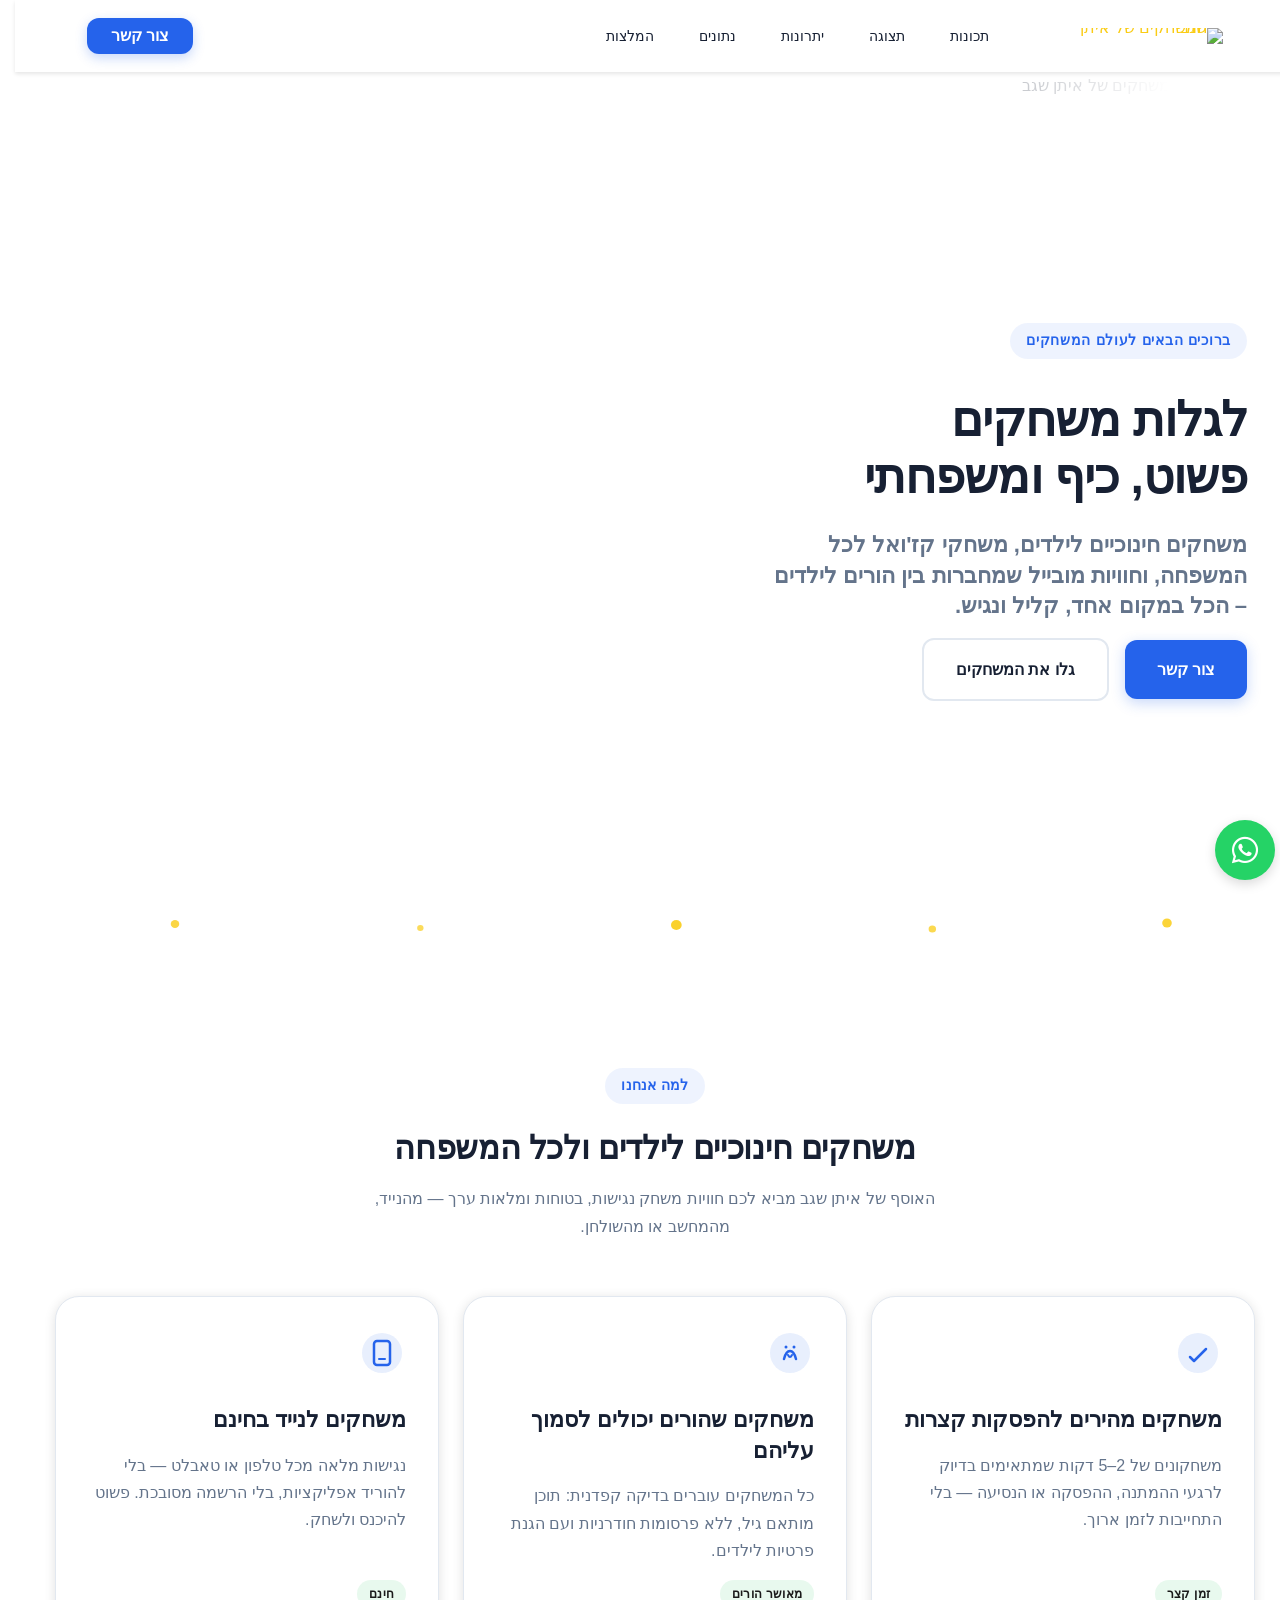
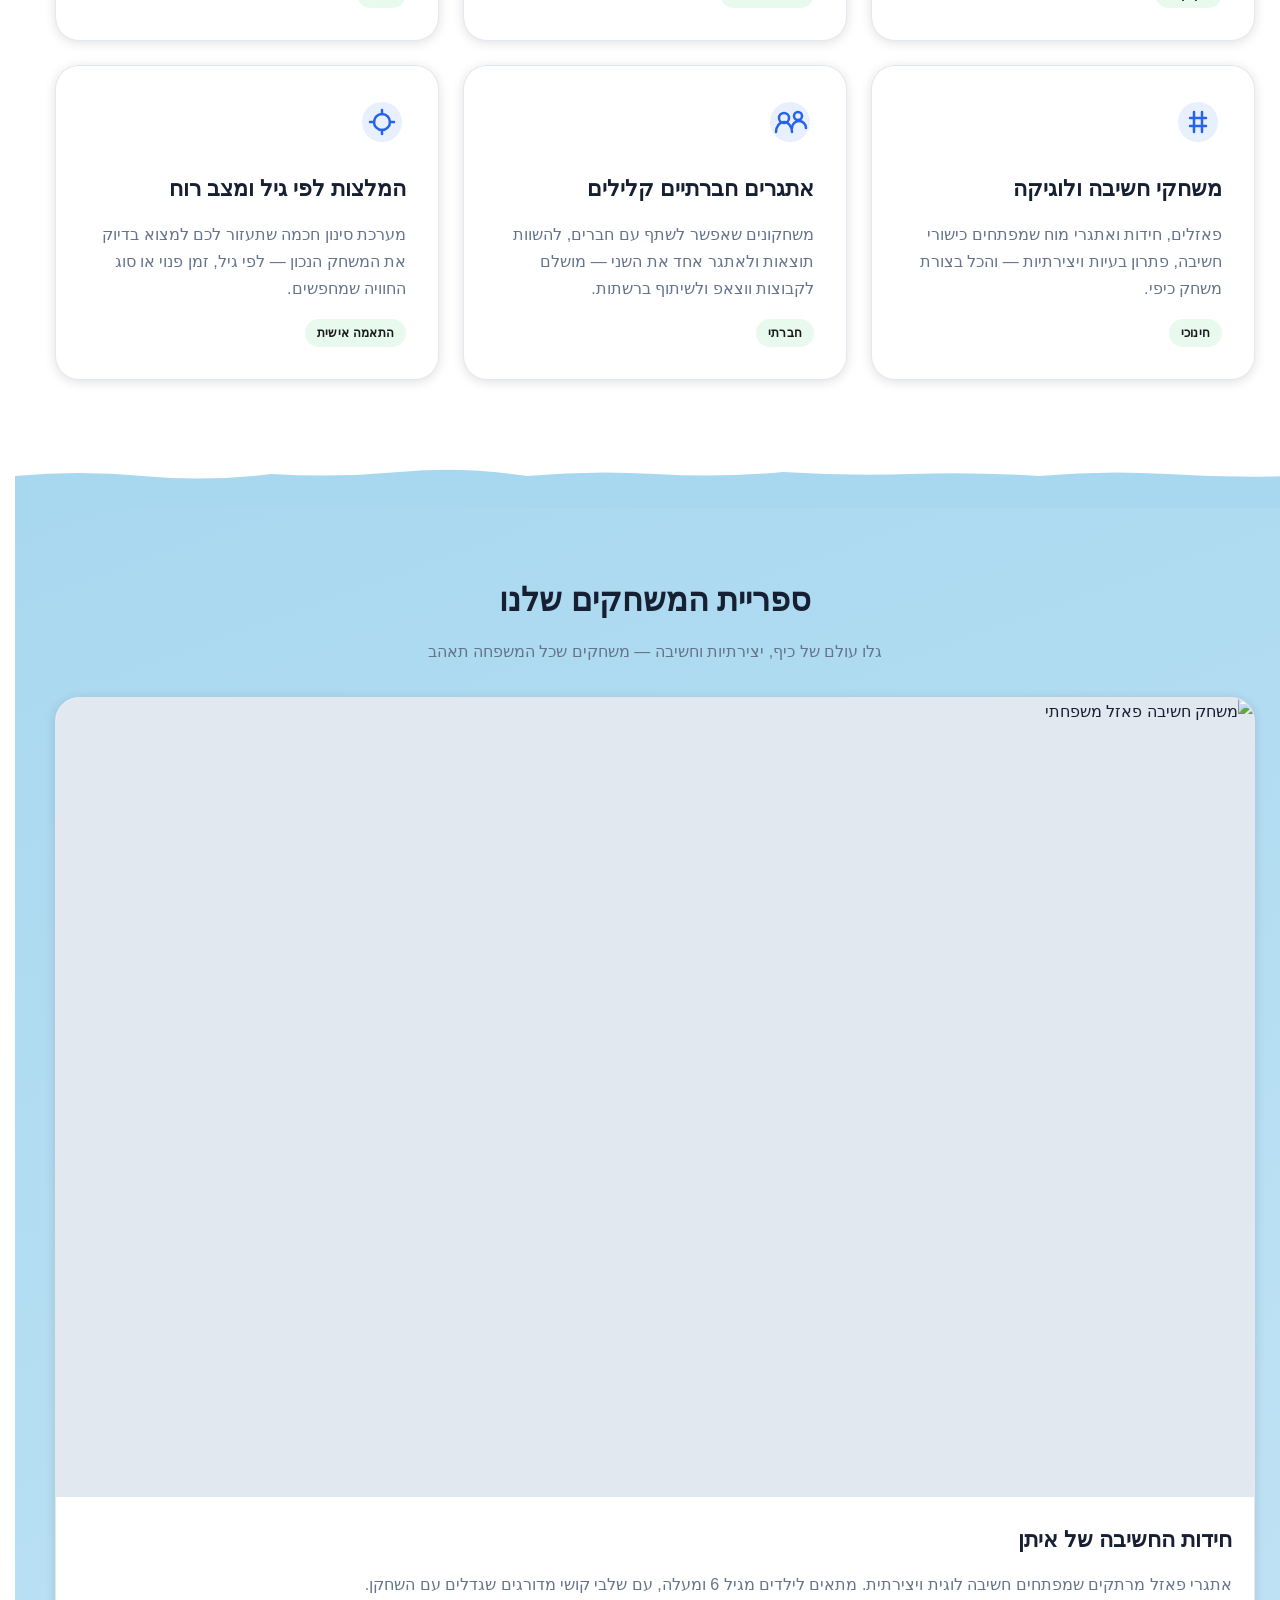
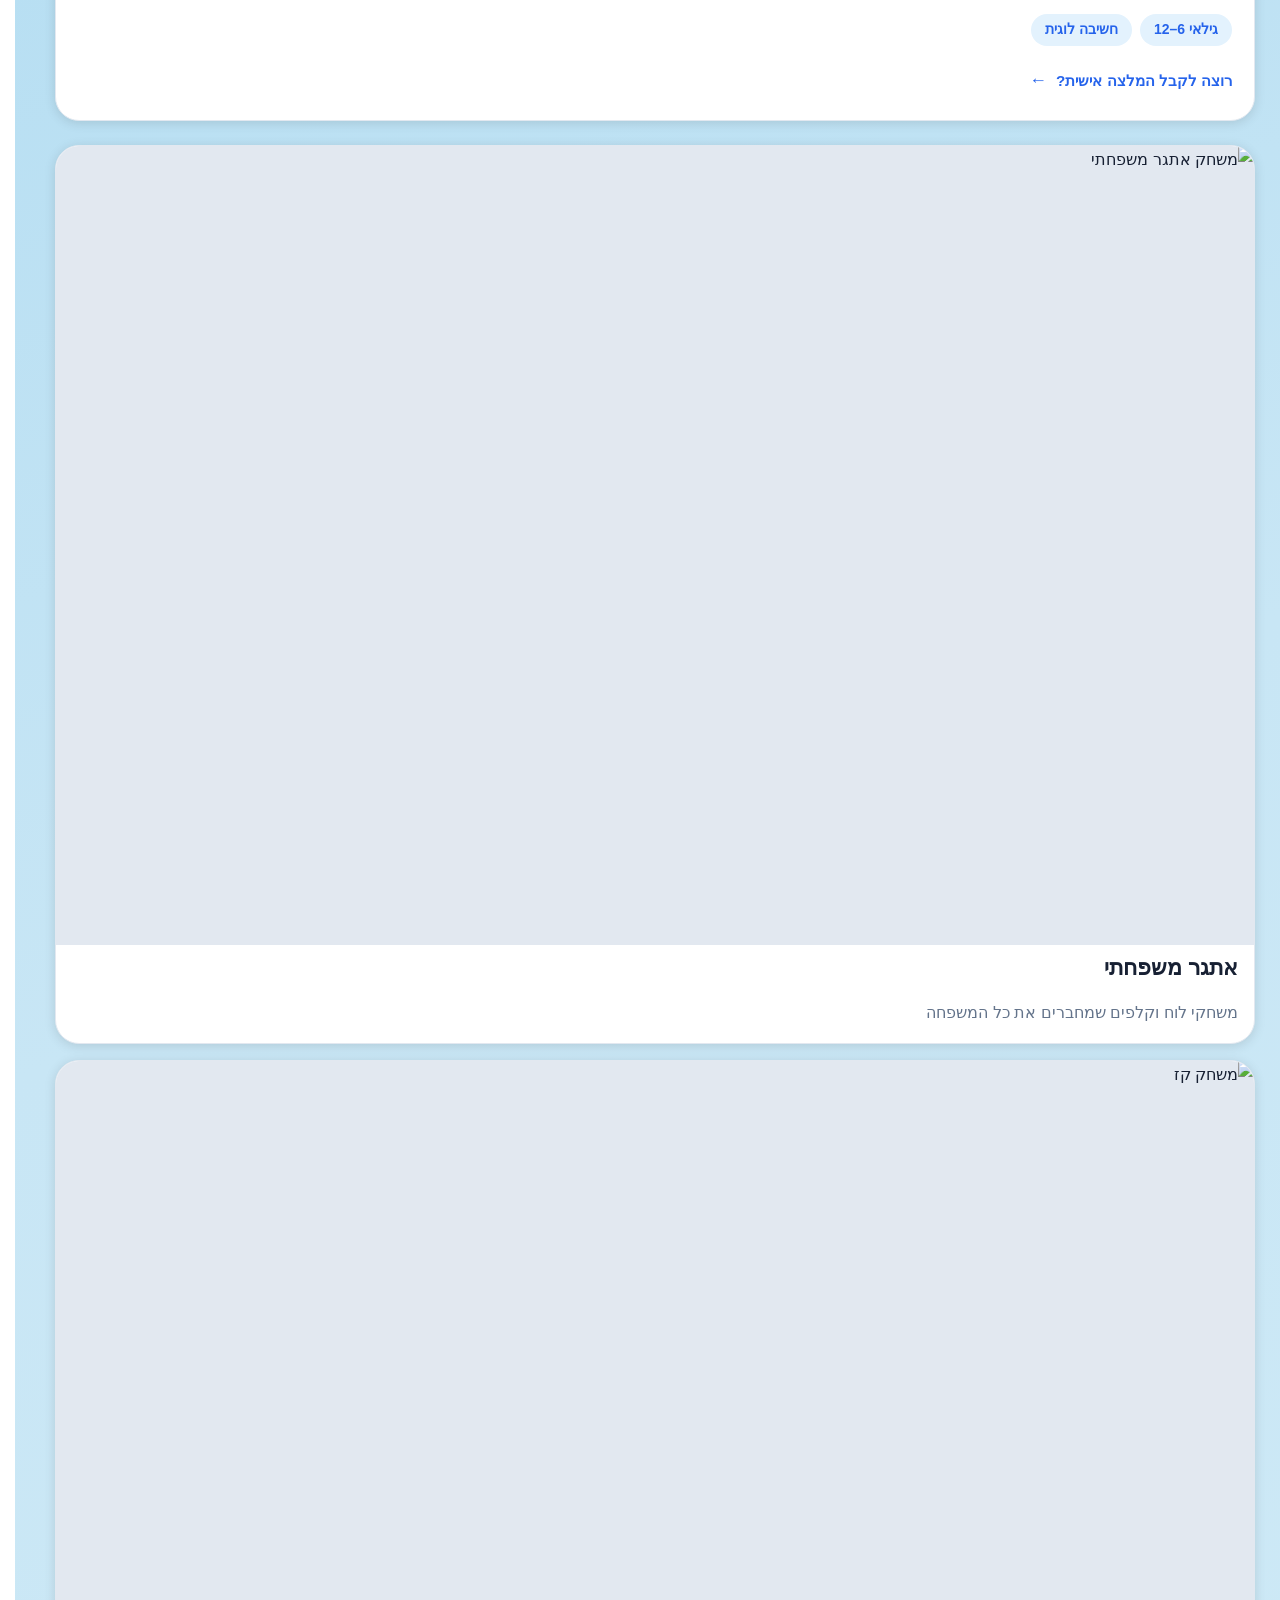
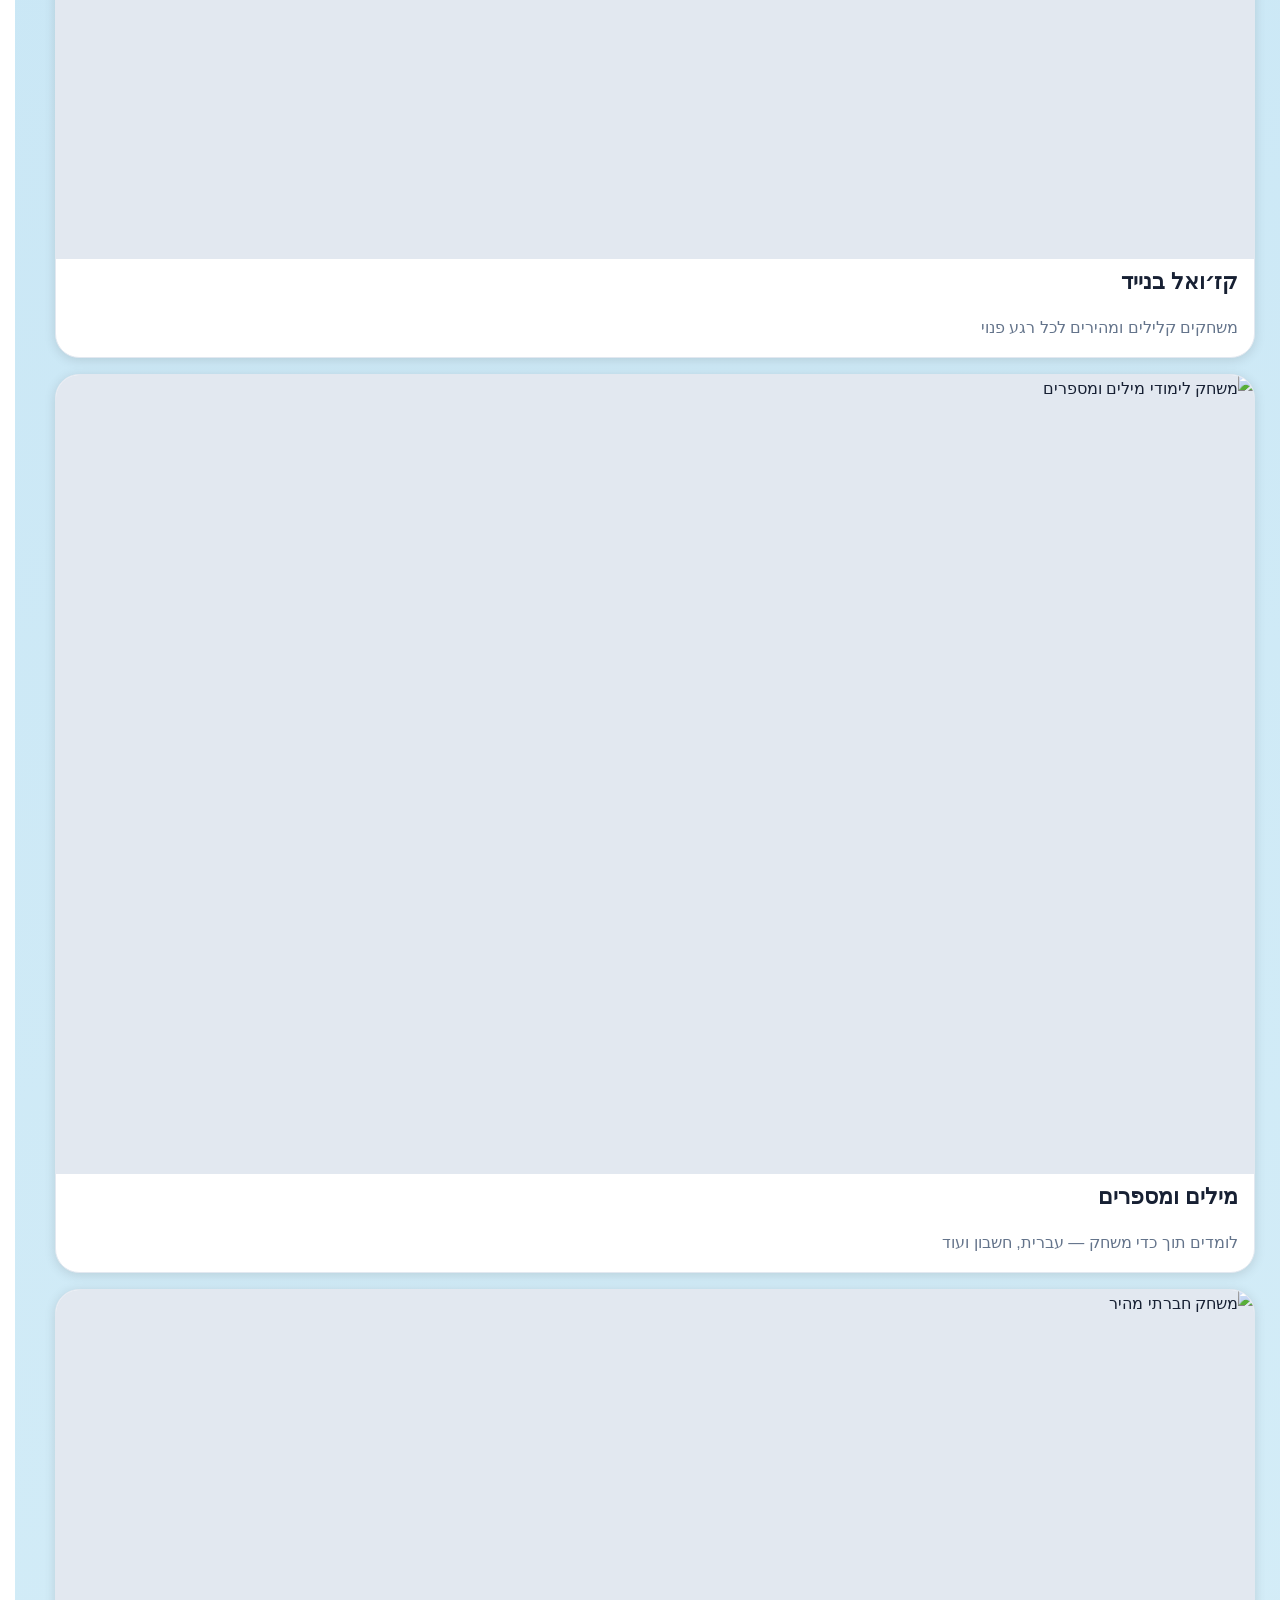
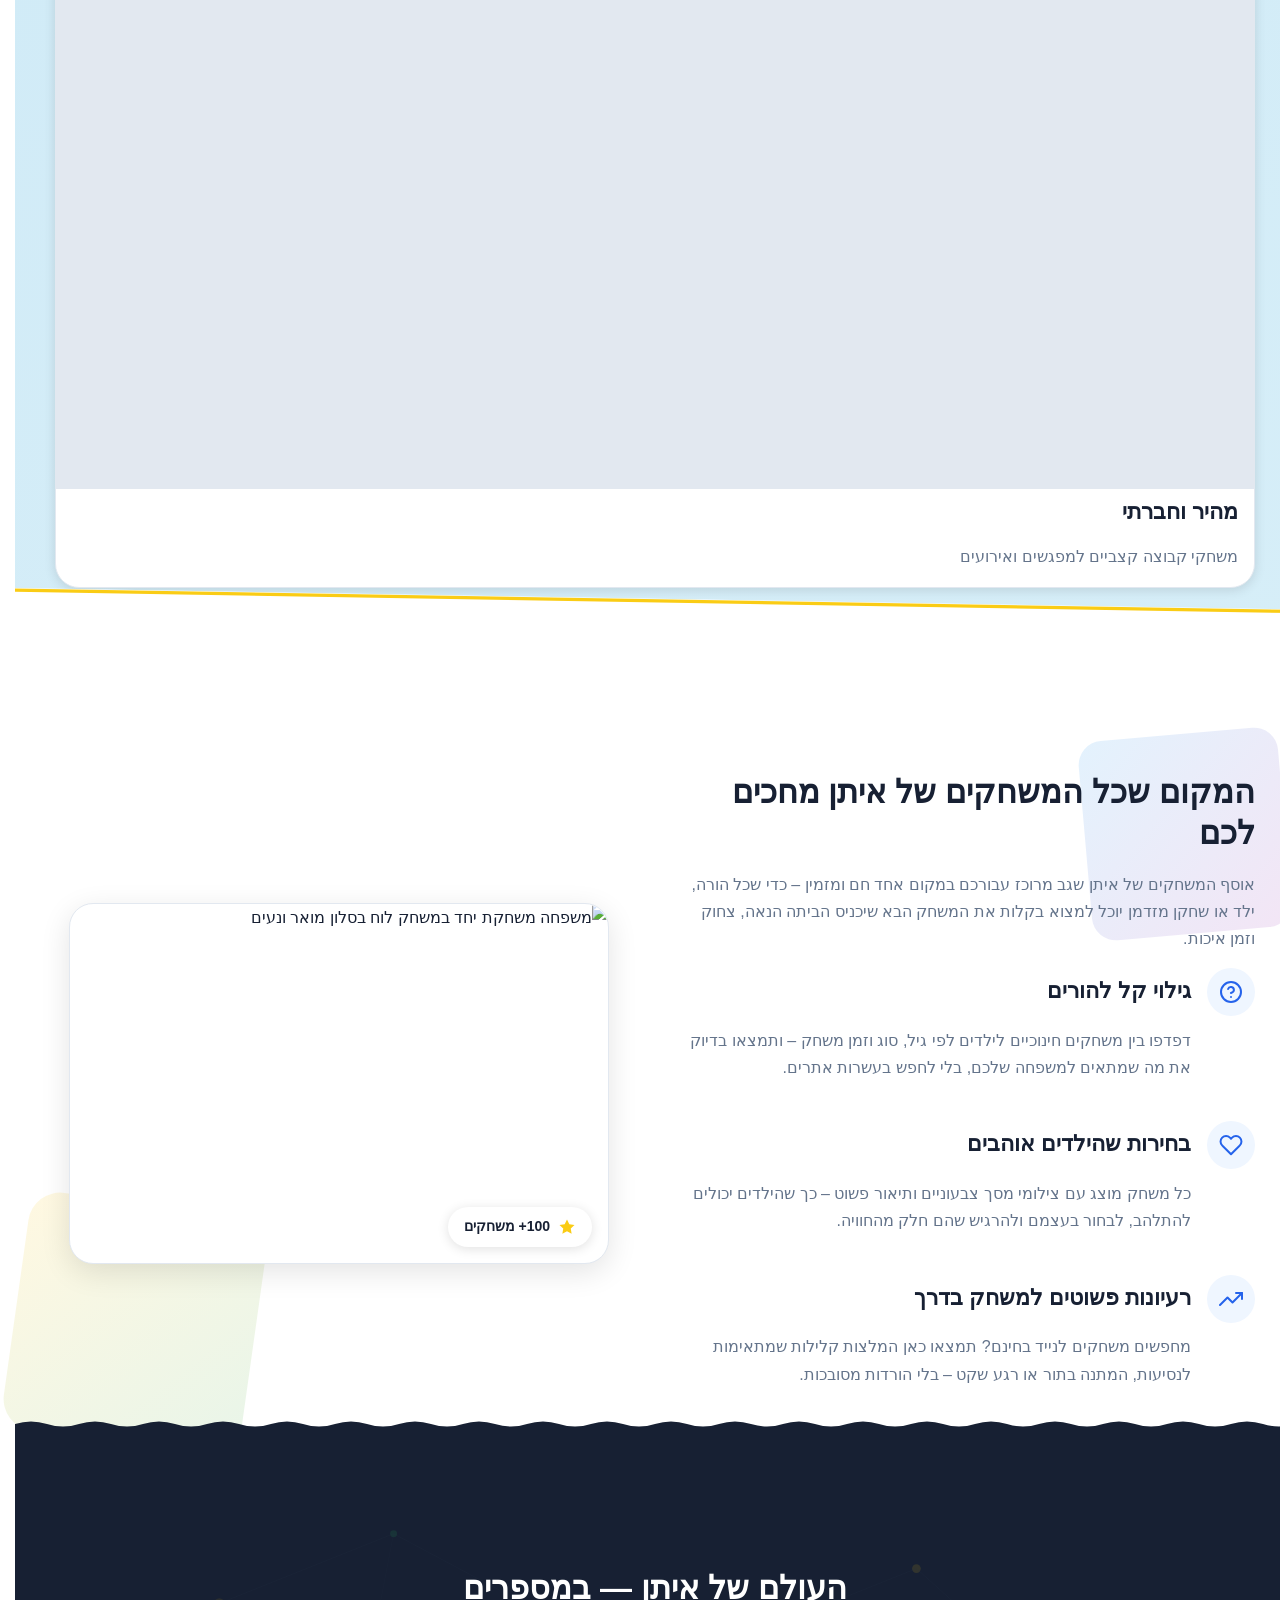
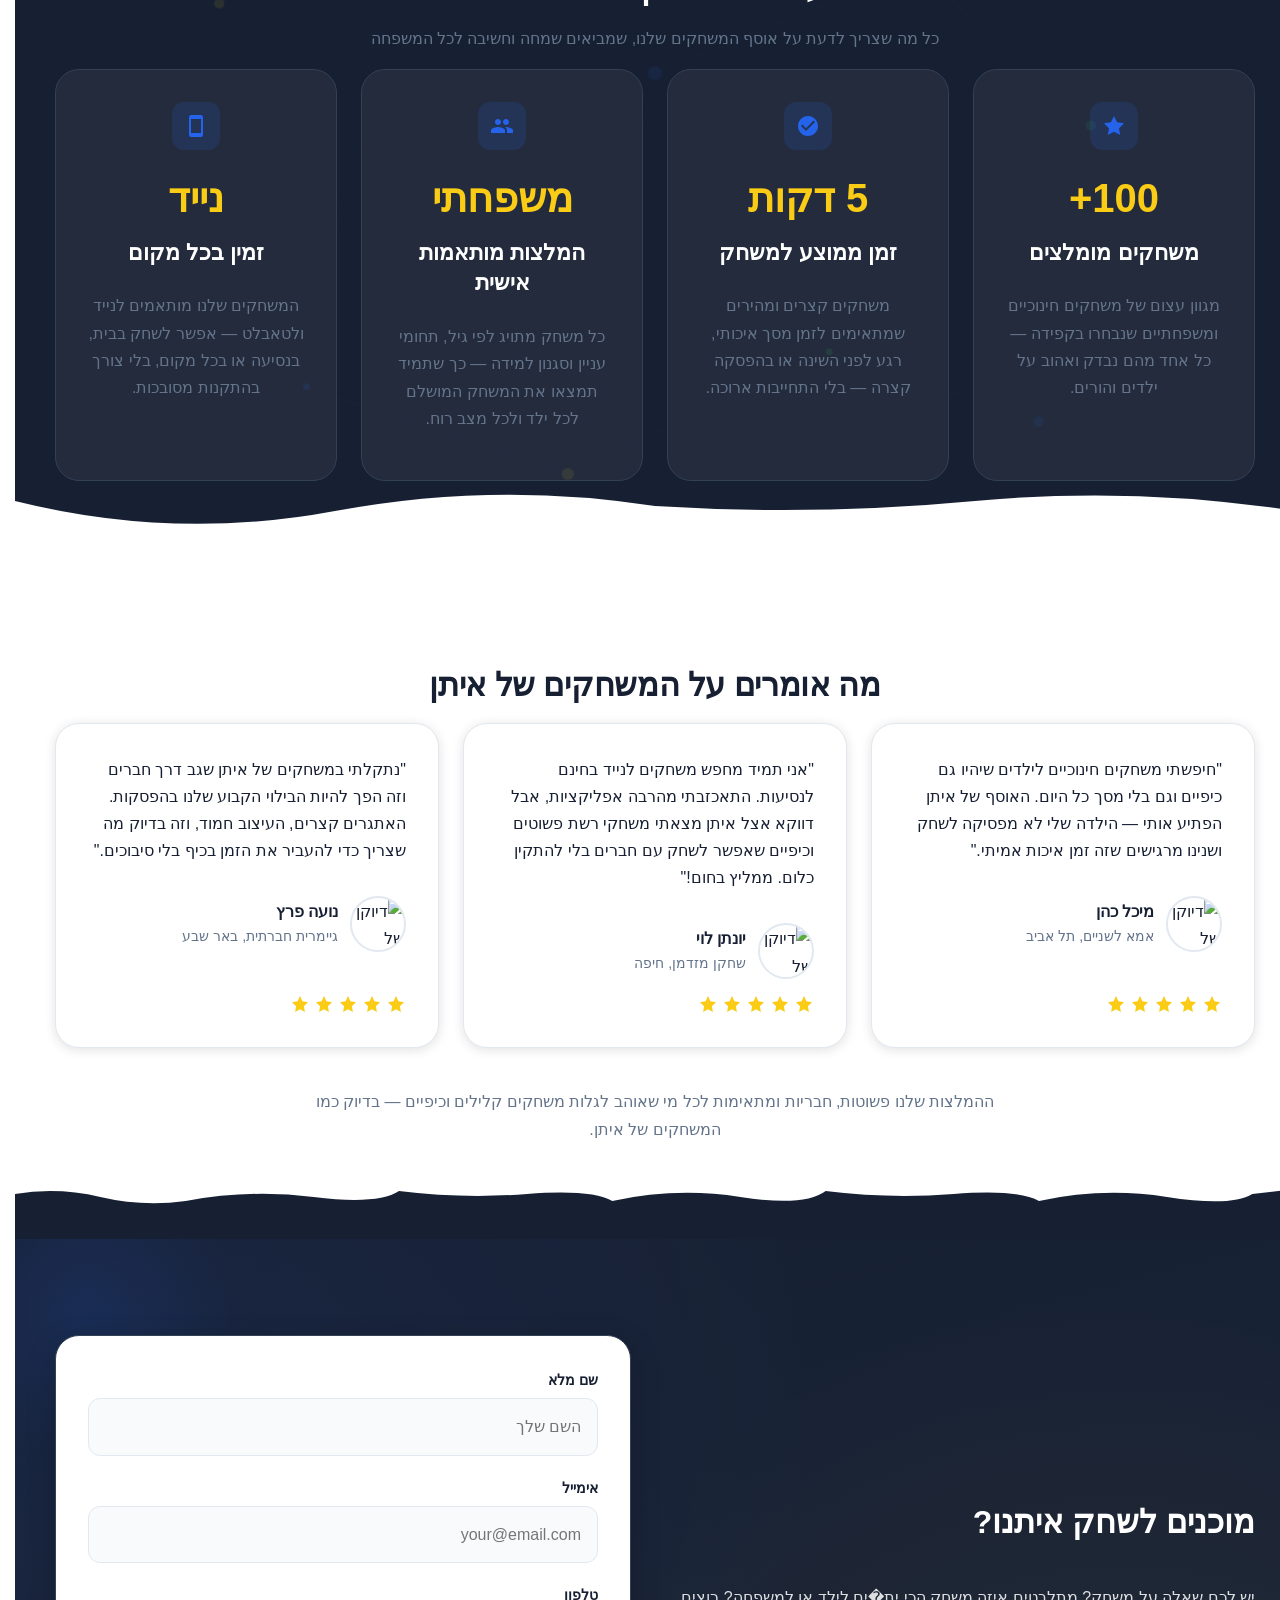
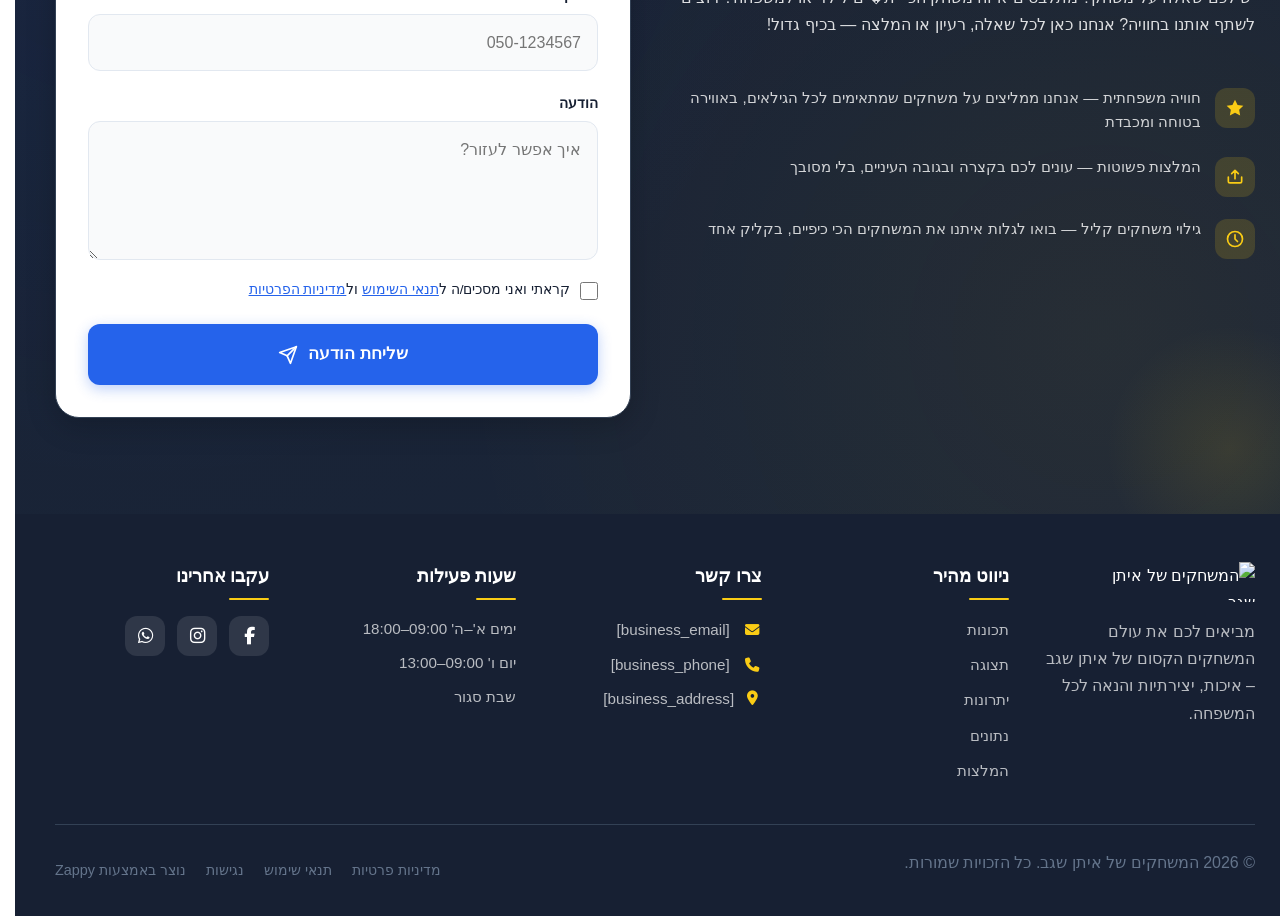
==== index.html @ aab6c05f "Initial website commit" ====
<!DOCTYPE html>
<html lang="he" dir="rtl">
<head>
    <meta charset="UTF-8">
    <meta name="viewport" content="width=device-width, initial-scale=1.0">
    <meta name="robots" content="index, follow">
    <title>גלו את עולם המשחקים החינוכיים — המשחקים של איתן שגב</title>
    <meta name="description" content="הכניסו את הילדים לעולם קסום של משחקים חינוכיים לילדים ומשחקי לוח למשפחה שמפתחים חשיבה ויצירתיות. הצטרפו לאיתן שגב לחוויה בלתי נשכחת!">
    <meta name="keywords" content="משחקים חינוכיים לילדים, משחקי לוח למשפחה, המשחקים של איתן שגב, משחקים לנייד בחינם, משחקי חשיבה לילדים">
    
    <!-- Favicons -->
    <link rel="icon" type="image/x-icon" href="/assets/favicon.ico">
    <link rel="icon" type="image/png" sizes="16x16" href="/assets/favicon-16x16.png">
    <link rel="icon" type="image/png" sizes="32x32" href="/assets/favicon-32x32.png">
    <link rel="icon" type="image/png" sizes="48x48" href="/assets/favicon-48x48.png">
    <link rel="icon" type="image/png" sizes="192x192" href="/assets/favicon-192x192.png">
    <link rel="icon" type="image/png" sizes="512x512" href="/assets/favicon-512x512.png">
    <link rel="apple-touch-icon" href="/assets/apple-touch-icon.png">
    <!-- Zappy Analytics -->
<script>
(function() {
  'use strict';
  
  // Configuration
  var config = {
    websiteId: '2c0c2017-15a7-45fa-8657-84c7f6a9f8ad',
    apiUrl: 'https://api.zappy5.com/api/analytics/track',
    sessionDuration: 30 * 60 * 1000, // 30 minutes
    visitorDuration: 30 * 24 * 60 * 60 * 1000, // 30 days
    trackPageViews: true,
    trackClicks: true,
    trackFormSubmissions: true
  };
  
  // Generate or retrieve persistent visitor ID (30 days)
  function getVisitorId() {
    var visitorKey = 'zappy_visitor_' + config.websiteId;
    var visitor = null;
    
    try {
      visitor = localStorage.getItem(visitorKey);
      if (visitor) {
        var visitorData = JSON.parse(visitor);
        var now = Date.now();
        
        // Check if visitor ID is still valid (30 days)
        if (now - visitorData.created < config.visitorDuration) {
          // Update last seen timestamp
          visitorData.lastSeen = now;
          localStorage.setItem(visitorKey, JSON.stringify(visitorData));
          return visitorData.id;
        }
      }
    } catch (e) {
      console.warn('Zappy Analytics: LocalStorage not available');
    }
    
    // Generate new visitor ID
    var newVisitorId = 'zv_' + Date.now() + '_' + Math.random().toString(36).substr(2, 9);
    
    try {
      localStorage.setItem(visitorKey, JSON.stringify({
        id: newVisitorId,
        created: Date.now(),
        lastSeen: Date.now()
      }));
    } catch (e) {
      // Continue without local storage
    }
    
    return newVisitorId;
  }
  
  // Generate or retrieve session ID (30 minutes)
  function getSessionId() {
    var sessionKey = 'zappy_session_' + config.websiteId;
    var session = null;
    
    try {
      session = sessionStorage.getItem(sessionKey);
      if (session) {
        var sessionData = JSON.parse(session);
        var now = Date.now();
        
        // Check if session is still valid
        if (now - sessionData.timestamp < config.sessionDuration) {
          // Update timestamp
          sessionData.timestamp = now;
          sessionStorage.setItem(sessionKey, JSON.stringify(sessionData));
          return sessionData.id;
        }
      }
    } catch (e) {
      console.warn('Zappy Analytics: SessionStorage not available');
    }
    
    // Generate new session ID
    var newSessionId = 'zs_' + Date.now() + '_' + Math.random().toString(36).substr(2, 9);
    
    try {
      sessionStorage.setItem(sessionKey, JSON.stringify({
        id: newSessionId,
        timestamp: Date.now()
      }));
    } catch (e) {
      // Continue without session storage
    }
    
    return newSessionId;
  }
  
  var visitorId = getVisitorId();
  var sessionId = getSessionId();
  
  // Track an event
  function trackEvent(eventType, data) {
    data = data || {};
    
    var eventData = {
      website_id: config.websiteId,
      event_type: eventType,
      page_path: window.location.pathname,
      referrer: document.referrer || 'direct',
      visitor_id: visitorId,
      session_id: sessionId,
      metadata: data
    };
    
    // Use sendBeacon if available (better for page unload events)
    if (navigator.sendBeacon) {
      var blob = new Blob([JSON.stringify(eventData)], { type: 'application/json' });
      navigator.sendBeacon(config.apiUrl, blob);
    } else {
      // Fallback to fetch
      fetch(config.apiUrl, {
        method: 'POST',
        headers: {
          'Content-Type': 'application/json'
        },
        body: JSON.stringify(eventData),
        keepalive: true
      }).catch(function(error) {
        console.warn('Zappy Analytics: Failed to track event', error);
      });
    }
  }
  
  // Track page view
  if (config.trackPageViews) {
    trackEvent('pageview', {
      title: document.title,
      url: window.location.href
    });
  }
  
  // Track clicks on important elements
  if (config.trackClicks) {
    document.addEventListener('click', function(e) {
      var target = e.target;
      
      // Track button clicks (counted as actions)
      if (target.tagName === 'BUTTON' || target.closest('button')) {
        var button = target.tagName === 'BUTTON' ? target : target.closest('button');
        var clickMeta = {
          element: 'button',
          text: button.textContent.trim().substring(0, 100),
          id: button.id || null,
          class: button.className || null
        };
        
        trackEvent('click', clickMeta);
      }
      
      // Track link clicks (navigation - not counted as actions)
      else if (target.tagName === 'A' || target.closest('a')) {
        var link = target.tagName === 'A' ? target : target.closest('a');
        var navMeta = {
          element: 'link',
          text: link.textContent.trim().substring(0, 100),
          href: link.href,
          external: link.hostname !== window.location.hostname
        };
        
        trackEvent('navigation', navMeta);
      }
    }, true);
  }
  
  
  // Track form submissions
  if (config.trackFormSubmissions) {
    document.addEventListener('submit', function(e) {
      var form = e.target;
      
      trackEvent('form_submit', {
        form_id: form.id || null,
        form_name: form.name || null,
        form_action: form.action || null,
        form_method: form.method || 'GET'
      });
    }, true);
  }
  
  // Track time on page (send on page unload)
  var pageLoadTime = Date.now();
  
  window.addEventListener('beforeunload', function() {
    var timeOnPage = Math.floor((Date.now() - pageLoadTime) / 1000); // in seconds
    
    trackEvent('page_unload', {
      time_on_page: timeOnPage,
      page_path: window.location.pathname
    });
  });
  
  // Expose tracking function globally for custom events
  window.zappyAnalytics = {
    track: trackEvent,
    getVisitorId: function() { return visitorId; },
    getSessionId: function() { return sessionId; }
  };
  
})();
</script>
<!-- End Zappy Analytics -->
    <meta property="og:title" content="גלו את עולם המשחקים החינוכיים — המשחקים של איתן שגב">
    <meta property="og:description" content="הכניסו את הילדים לעולם קסום של משחקים חינוכיים לילדים ומשחקי לוח למשפחה שמפתחים חשיבה ויצירתיות. הצטרפו לאיתן שגב לחוויה בלתי נשכחת!">
    <meta name="twitter:card" content="summary_large_image">
    <meta name="twitter:title" content="גלו את עולם המשחקים החינוכיים — המשחקים של איתן שגב">
    <meta name="twitter:description" content="הכניסו את הילדים לעולם קסום של משחקים חינוכיים לילדים ומשחקי לוח למשפחה שמפתחים חשיבה ויצירתיות. הצטרפו לאיתן שגב לחוויה בלתי נשכחת!">
    <meta property="og:type" content="website">
  <meta property="og:locale" content="he_IL">
  
  
  
  
  
  <link rel="stylesheet" href="https://cdnjs.cloudflare.com/ajax/libs/font-awesome/6.4.0/css/all.min.css">
  <style>
    .skip-link { position: absolute; top: 0; left: 0; transform: translateY(-200%); padding: 12px 18px; background: var(--bg-dark, #1a1a1a); color: var(--text-light, #fff); font-weight: 600; border-radius: 0 0 8px 0; z-index: 10000; }
    .skip-link:focus { transform: none; outline: 2px solid var(--ring, #fff); outline-offset: 2px; }
    :focus-visible { outline: 2px solid var(--ring, currentColor); outline-offset: 3px; }
  </style>


  
    <!-- Favicons -->
    <link rel="icon" type="image/x-icon" href="/assets/favicon.ico">
    <link rel="icon" type="image/png" sizes="16x16" href="/assets/favicon-16x16.png">
    <link rel="icon" type="image/png" sizes="32x32" href="/assets/favicon-32x32.png">
    <link rel="icon" type="image/png" sizes="48x48" href="/assets/favicon-48x48.png">
    <link rel="icon" type="image/png" sizes="192x192" href="/assets/favicon-192x192.png">
    <link rel="icon" type="image/png" sizes="512x512" href="/assets/favicon-512x512.png">
    <link rel="apple-touch-icon" href="/assets/apple-touch-icon.png">
    <!-- Cookie Consent -->
    <link rel="stylesheet" href="https://cdn.jsdelivr.net/npm/vanilla-cookieconsent@3/dist/cookieconsent.css">
    <script src="https://cdn.jsdelivr.net/npm/vanilla-cookieconsent@3/dist/cookieconsent.umd.js"></script>
    <!-- Mickidum Accessibility Toolbar -->
    <script src="https://cdn.jsdelivr.net/gh/mickidum/acc_toolbar/acctoolbar/acctoolbar.min.js"></script>
    <link rel="stylesheet" href="/styles.css">
    <script>window.ZAPPY_WEBSITE_ID = "2c0c2017-15a7-45fa-8657-84c7f6a9f8ad"; window.ZAPPY_API_BASE = "https://api.zappy5.com";</script>

    <style id="zappy-dropdown-submenu-styles">
      /* ========== DESKTOP DROPDOWN SUBMENU STYLES ========== */
      /* Base styles for dropdown submenus - parent must be positioned */
      .nav-menu li:has(.sub-menu), nav li:has(.sub-menu), .navbar li:has(.sub-menu), #navMenu li:has(.sub-menu) { position: relative; }
      /* Submenu base - hidden by default */
      .nav-menu .sub-menu, nav .sub-menu, .navbar .sub-menu, #navMenu .sub-menu { display: block !important; position: absolute !important; top: 100%; left: 0; min-width: 220px; background: white; border-radius: 8px; box-shadow: 0 8px 25px rgba(0,0,0,0.15); padding: 8px 0; opacity: 0; visibility: hidden; transform: translateY(10px); transition: all 0.3s ease; z-index: 1000; list-style: none; pointer-events: none; }
      /* CRITICAL: Desktop hover styles to show dropdown */
      .nav-menu li:hover > .sub-menu, nav li:hover > .sub-menu, .navbar li:hover > .sub-menu, #navMenu li:hover > .sub-menu { opacity: 1 !important; visibility: visible !important; transform: translateY(0) !important; pointer-events: auto !important; }
      /* Submenu item styling */
      .sub-menu li { list-style: none; margin: 0; padding: 0; }
      .sub-menu a { display: block !important; padding: 10px 16px !important; color: var(--text-dark, #333) !important; font-weight: 500; text-decoration: none; white-space: nowrap; transition: background-color 0.2s; }
      .sub-menu .zappy-nav-child > a { padding-left: 28px !important; font-size: 0.9em !important; opacity: 0.85 !important; }
      [dir="rtl"] .sub-menu .zappy-nav-child > a, html[lang="he"] .sub-menu .zappy-nav-child > a, html[lang="ar"] .sub-menu .zappy-nav-child > a { padding-left: 10px !important; padding-right: 28px !important; }
      .sub-menu .zappy-nav-parent > a { font-weight: 600 !important; }
      .sub-menu a:hover { background-color: #f5f5f5; }
      /* RTL (Hebrew/Arabic) dropdown positioning */
      [dir="rtl"] .nav-menu .sub-menu, [dir="rtl"] nav .sub-menu, [dir="rtl"] .navbar .sub-menu, html[lang="he"] .nav-menu .sub-menu, html[lang="he"] nav .sub-menu, html[lang="he"] .navbar .sub-menu, html[lang="ar"] .nav-menu .sub-menu, html[lang="ar"] nav .sub-menu, html[lang="ar"] .navbar .sub-menu { left: auto !important; right: 0 !important; }
      /* Hide empty dropdown menus (exclude catalog sub-menus that use <a> children instead of <li>) */
      .sub-menu:empty, .sub-menu:not(:has(li:not(.zappy-hidden-menu-item))):not(:has(> a)), .sub-menu:not(:has(li)):not(:has(> a)) { display: none !important; opacity: 0 !important; visibility: hidden !important; pointer-events: none !important; }
      /* Desktop: show submenu on Menu Group hover */
      li:has(.menu-group-title):hover > .sub-menu { opacity: 1 !important; visibility: visible !important; transform: translateY(0) !important; pointer-events: auto !important; }
      /* Menu Group title styling */
      .nav-menu > li > .menu-group-title, #navMenu > li > .menu-group-title { display: inline-block; padding: 0.5rem 1rem; cursor: default; user-select: none; }
      
      /* ========== MOBILE SUBMENU STYLES ========== */
      @media (max-width: 768px) {
        .nav-menu .sub-menu, nav .sub-menu, .navbar .sub-menu, #navMenu .sub-menu { position: static !important; transform: none !important; box-shadow: none !important; background: transparent !important; max-height: 0; overflow: hidden; opacity: 0; visibility: hidden; transition: max-height 0.3s ease, opacity 0.3s ease; padding: 0 !important; border-radius: 0 !important; }
        .navbar .sub-menu.mobile-expanded, .nav-menu .sub-menu.mobile-expanded, #navMenu .sub-menu.mobile-expanded { max-height: none !important; overflow-y: visible !important; opacity: 1 !important; visibility: visible !important; padding: 8px 0 8px 16px !important; }
        [dir="rtl"] .sub-menu.mobile-expanded, html[lang="he"] .sub-menu.mobile-expanded { padding: 8px 16px 8px 0 !important; }
        /* Disable hover behavior on mobile */
        .nav-menu li:hover > .sub-menu, nav li:hover > .sub-menu, .navbar li:hover > .sub-menu, #navMenu li:hover > .sub-menu { opacity: 0; visibility: hidden; pointer-events: none; }
        .nav-menu li > .sub-menu.mobile-expanded, nav li > .sub-menu.mobile-expanded, .navbar li > .sub-menu.mobile-expanded, #navMenu li > .sub-menu.mobile-expanded { opacity: 1 !important; visibility: visible !important; pointer-events: auto !important; }
        .nav-menu li:has(.sub-menu), nav li:has(.sub-menu), .navbar li:has(.sub-menu), #navMenu li:has(.sub-menu) { display: flex !important; flex-wrap: wrap !important; align-items: center !important; position: relative !important; min-height: 44px !important; }
        .nav-menu li:has(.sub-menu) > a, nav li:has(.sub-menu) > a, .navbar li:has(.sub-menu) > a, #navMenu li:has(.sub-menu) > a { flex: 1 !important; min-width: 0 !important; }
        .nav-menu li:has(.sub-menu) > .menu-group-title, nav li:has(.sub-menu) > .menu-group-title, .navbar li:has(.sub-menu) > .menu-group-title, #navMenu li:has(.sub-menu) > .menu-group-title { flex: 1 !important; min-width: 0 !important; padding: 0 !important; line-height: inherit !important; }
        .nav-menu li:has(.sub-menu) > .sub-menu, nav li:has(.sub-menu) > .sub-menu, .navbar li:has(.sub-menu) > .sub-menu, #navMenu li:has(.sub-menu) > .sub-menu { flex-basis: 100% !important; width: 100% !important; }
        .nav-menu li:has(.sub-menu) > a [class*="chevron"], .nav-menu li:has(.sub-menu) > a [class*="arrow"], .nav-menu li:has(.sub-menu) > a .fa-chevron-down, .nav-menu li:has(.sub-menu) > a .fa-angle-down, nav li:has(.sub-menu) > a [class*="chevron"], nav li:has(.sub-menu) > a [class*="arrow"], #navMenu li:has(.sub-menu) > a [class*="chevron"], #navMenu li:has(.sub-menu) > a [class*="arrow"] { display: none !important; visibility: hidden !important; }
        .mobile-submenu-toggle { display: flex !important; align-items: center !important; justify-content: center !important; width: 44px !important; height: auto !important; background: transparent !important; border: none !important; cursor: pointer !important; color: var(--text-dark) !important; position: static !important; flex-shrink: 0 !important; align-self: stretch !important; z-index: 2 !important; padding: 0 !important; margin: 0 !important; }
        .mobile-submenu-toggle::after { content: '' !important; width: 0 !important; height: 0 !important; border-left: 6px solid transparent !important; border-right: 6px solid transparent !important; border-top: 7px solid currentColor !important; transition: transform 0.3s ease !important; }
        .mobile-submenu-toggle.expanded::after { transform: rotate(180deg) !important; }
        .sub-menu a { padding: 10px 0 !important; display: block !important; color: var(--text-dark) !important; white-space: normal !important; }
        .sub-menu .zappy-nav-child > a { padding-left: 28px !important; font-size: 0.9em !important; opacity: 0.85 !important; }
        [dir="rtl"] .sub-menu .zappy-nav-child > a, html[lang="he"] .sub-menu .zappy-nav-child > a, html[lang="ar"] .sub-menu .zappy-nav-child > a { padding-left: 0 !important; padding-right: 28px !important; }
        .sub-menu .zappy-nav-parent > a { font-weight: 600 !important; }
        .nav-menu.active, #navMenu.active { max-width: 100vw !important; overflow-x: hidden !important; box-sizing: border-box !important; }
        .navbar .sub-menu li a, nav.navbar .sub-menu li a, .zappy-products-dropdown .sub-menu a { color: var(--text-dark) !important; }
      }
      @media (min-width: 769px) { .mobile-submenu-toggle { display: none !important; } }
    </style>

    <style id="zappy-widget-visibility">
      html[dir="rtl"] .whatsapp-float { right: 20px !important; left: auto !important; }
      html[dir="ltr"] .whatsapp-float, html:not([dir]) .whatsapp-float { left: 20px !important; right: auto !important; }
      html[dir="rtl"] #mic-access-tool-general-button, html[dir="rtl"] .mic-access-tool-general-button,
      html[dir="rtl"] #mic-init-access-tool .mic-access-tool-general-button,
      html[dir="rtl"] #mic-init-access-tool #mic-access-tool-general-button,
      html[dir="rtl"] ._access-icon { left: 20px !important; right: auto !important; }
      html[dir="ltr"] #mic-access-tool-general-button, html[dir="ltr"] .mic-access-tool-general-button,
      html[dir="ltr"] #mic-init-access-tool .mic-access-tool-general-button,
      html[dir="ltr"] #mic-init-access-tool #mic-access-tool-general-button,
      html[dir="ltr"] ._access-icon,
      html:not([dir]) #mic-access-tool-general-button, html:not([dir]) .mic-access-tool-general-button,
      html:not([dir]) #mic-init-access-tool .mic-access-tool-general-button,
      html:not([dir]) #mic-init-access-tool #mic-access-tool-general-button,
      html:not([dir]) ._access-icon { right: 20px !important; left: auto !important; }
      @media (max-width: 768px) { .whatsapp-float { display: flex !important; } }
      @media (min-width: 769px) { .whatsapp-float { display: flex !important; } }
      @media (max-width: 768px) {
        #mic-access-tool-general-button, .mic-access-tool-general-button,
        #mic-init-access-tool .mic-access-tool-general-button, #mic-init-access-tool #mic-access-tool-general-button,
        ._access-icon { display: flex !important; visibility: visible !important; opacity: 1 !important; pointer-events: auto !important; }
        #mic-access-tool-box.opened-mic-access-tool, .mic-access-tool-box.opened-mic-access-tool,
        #mic-init-access-tool #mic-access-tool-box.opened-mic-access-tool {
          visibility: visible !important; opacity: 1 !important; pointer-events: auto !important;
        }
      }
      @media (min-width: 769px) {
        #mic-access-tool-general-button, .mic-access-tool-general-button,
        #mic-init-access-tool .mic-access-tool-general-button, #mic-init-access-tool #mic-access-tool-general-button,
        ._access-icon { display: flex !important; visibility: visible !important; opacity: 1 !important; pointer-events: auto !important; }
        #mic-access-tool-box.opened-mic-access-tool, .mic-access-tool-box.opened-mic-access-tool,
        #mic-init-access-tool #mic-access-tool-box.opened-mic-access-tool {
          visibility: visible !important; opacity: 1 !important; pointer-events: auto !important;
        }
      }
    </style>
</head>
<body>
<a class="skip-link" href="#main">דלג לתוכן הראשי</a>
  <nav class="navbar" dir="rtl">
  <!-- Mobile buttons: MUST be direct children of .navbar (outside nav-container) -->
  <button class="mobile-toggle" id="mobileToggle" aria-label="Menu">
    <svg class="hamburger-icon" width="24" height="24" viewBox="0 0 24 24" fill="none">
      <path d="M3 12h18M3 6h18M3 18h18" stroke="currentColor" stroke-width="2" stroke-linecap="round"/>
    </svg>
    <svg class="close-icon" width="24" height="24" viewBox="0 0 24 24" fill="none" style="display: none;">
      <path d="M18 6L6 18M6 6l12 12" stroke="currentColor" stroke-width="2" stroke-linecap="round"/>
    </svg>
  </button>
  
  <button class="phone-header-btn" data-phone="[business_phone]" aria-label="Call">
    <svg width="20" height="20" viewBox="0 0 24 24" fill="currentColor">
      <path d="M22 16.92v3a2 2 0 0 1-2.18 2 19.79 19.79 0 0 1-8.63-3.07 19.5 19.5 0 0 1-6-6 19.79 19.79 0 0 1-3.07-8.67A2 2 0 0 1 4.11 2h3a2 2 0 0 1 2 1.72 12.84 12.84 0 0 0 .7 2.81 2 2 0 0 1-.45 2.11L8.09 9.91a16 16 0 0 0 6 6l1.27-1.27a2 2 0 0 1 2.11-.45 12.84 12.84 0 0 0 2.81.7A2 2 0 0 1 22 16.92z"/>
    </svg>
  </button>

  <!-- nav-container: REQUIRED wrapper for layout elements (brand, menu, CTA) -->
  <div class="nav-container">
    <div class="nav-right-group"><div class="nav-brand">
      <a href="/" class="logo-link"><img class="logo" src="/assets/site-----image-1.webp" alt="המשחקים של איתן שגב"></a>
    </div><ul class="nav-menu" id="navMenu"><li><a href="#features">תכונות</a></li><li><a href="#showcase">תצוגה</a></li><li><a href="#benefits">יתרונות</a></li><li><a href="#stats">נתונים</a></li><li><a href="#testimonials">המלצות</a></li><li class="mobile-contact-link nav-cta-mobile-item"><a href="#contact" class="nav-cta-btn">צור קשר</a></li></ul></div>
    
    
    
    <div class="nav-cta-container">
      <a href="#contact" class="nav-cta-btn">צור קשר</a>
    </div>
  </div>
</nav>
<script>

// Navbar Mobile Menu Toggle and Contrast Fix
(function() {
  // Use 'load' event instead of 'DOMContentLoaded' to ensure we run AFTER all other scripts
  window.addEventListener('load', function() {
    
    // FIX MOBILE BUTTON CONTRAST
    // Detect navbar background color and apply contrasting color to mobile buttons
    const navbar = document.querySelector('.navbar, nav, header');
    if (!navbar) {
      console.log('[Navbar] Navbar element not found');
      return;
    }
    
    // DECLARE VARIABLES EARLY to avoid Temporal Dead Zone errors
    // These are used in multiple places below
    let mobileToggle = document.getElementById('mobileToggle') ||
                       document.querySelector('.mobile-toggle') ||
                       document.querySelector('.hamburger') ||
                       document.querySelector('.hamburger-menu') ||
                       document.querySelector('.menu-toggle') ||
                       document.querySelector('.burger-menu') ||
                       document.querySelector('[aria-label="Menu"]') ||
                       document.querySelector('[aria-label="תפריט"]');
    
    const phoneBtn = document.querySelector('.phone-header-btn');
    
    const computedStyle = window.getComputedStyle(navbar);
    let bgColor = computedStyle.backgroundColor;
    
    console.log('[Navbar] Initial navbar background:', bgColor);
    
    // Check if background is transparent or rgba with 0 alpha
    const isTransparent = bgColor === 'transparent' || 
                         bgColor === 'rgba(0, 0, 0, 0)' ||
                         (bgColor.startsWith('rgba') && bgColor.includes(', 0)'));
    
    if (isTransparent) {
      // Check for background-image or gradient
      const bgImage = computedStyle.backgroundImage;
      if (bgImage && bgImage !== 'none') {
        console.log('[Navbar] Navbar has background image/gradient, using dark text');
        bgColor = 'rgb(240, 240, 240)'; // Assume light background
      } else {
        // Transparent navbar - check body background
        const bodyBg = window.getComputedStyle(document.body).backgroundColor;
        console.log('[Navbar] Navbar transparent, using body background:', bodyBg);
        bgColor = bodyBg;
      }
    }
    
    // Calculate luminance to determine if background is light or dark
    const rgb = bgColor.match(/\d+/g);
    if (rgb && rgb.length >= 3) {
      const r = parseInt(rgb[0]);
      const g = parseInt(rgb[1]);
      const b = parseInt(rgb[2]);
      const luminance = (0.299 * r + 0.587 * g + 0.114 * b) / 255;
      
      // Mobile button colors are set by Claude's AI-generated CSS (same as .nav-menu a)
      // No dynamic color overrides needed - colors come from the generated navbar CSS
      console.log('[Navbar] Mobile button colors preserved from Claude CSS (luminance:', luminance.toFixed(2) + ')');
      
      // FIX ICON SIZES - Ensure SVGs are properly sized and visible
      // INJECT CRITICAL CSS TO OVERRIDE ANY CONFLICTING RULES
      const criticalCSS = document.createElement('style');
      criticalCSS.id = 'zappy-mobile-nav-fix';
      const htmlLang = document.documentElement.lang || 'en';
      const htmlDir = document.documentElement.dir || 'ltr';
      // Check both dir attribute AND lang for RTL detection
      // dir="rtl" is the most reliable indicator
      const isRTL = htmlDir === 'rtl' || htmlLang === 'he' || htmlLang === 'ar';
      
      criticalCSS.textContent = `
        /* Hide mobile buttons on desktop, show only on mobile */
        @media (min-width: 769px) {
          .mobile-toggle,
          .phone-header-btn {
            display: none !important;
          }
        }
        
        /* Show and position mobile buttons correctly on mobile */
        @media (max-width: 768px) {
          .navbar,
          nav.navbar {
            min-height: 70px !important;
          }

          .mobile-toggle,
          .phone-header-btn {
            position: absolute !important;
            top: 0 !important;
            bottom: 0 !important;
            margin-top: auto !important;
            margin-bottom: auto !important;
            transform: none !important;
            z-index: 1001 !important;
            display: flex !important;
            align-items: center !important;
            justify-content: center !important;
            width: 36px !important;
            height: 36px !important;
            border-radius: 50% !important;
            border: none !important;
            cursor: pointer !important;
            padding: 6px !important;
            background: none !important;
            color: var(--nav-text, var(--text-dark)) !important;
            touch-action: manipulation !important;
            -webkit-tap-highlight-color: transparent !important;
          }

          html[data-zappy-site-type="ecommerce"] .phone-header-btn,
          body[data-zappy-site-type="ecommerce"] .phone-header-btn,
          html[data-zappy-site-type="ecommerce"] header .phone-header-btn,
          html[data-zappy-site-type="ecommerce"] nav .phone-header-btn {
            display: none !important;
            visibility: hidden !important;
            width: 0 !important;
            height: 0 !important;
            min-width: 0 !important;
            overflow: hidden !important;
          }
          
          /* LTR positioning (default): hamburger LEFT, phone RIGHT */
          html:not([dir="rtl"]):not([lang="he"]):not([lang="ar"]) .mobile-toggle,
          html[dir="ltr"] .mobile-toggle {
            left: 12px !important;
            right: auto !important;
          }
          html:not([dir="rtl"]):not([lang="he"]):not([lang="ar"]) .phone-header-btn,
          html[dir="ltr"] .phone-header-btn {
            right: 12px !important;
            left: auto !important;
          }
          
          /* RTL positioning: hamburger RIGHT, phone LEFT */
          html[dir="rtl"] .mobile-toggle,
          html[lang="he"] .mobile-toggle,
          html[lang="ar"] .mobile-toggle {
            right: 12px !important;
            left: auto !important;
          }
          html[dir="rtl"] .phone-header-btn,
          html[lang="he"] .phone-header-btn,
          html[lang="ar"] .phone-header-btn {
            left: 12px !important;
            right: auto !important;
          }
          
          /* CRITICAL: Ensure nav-container has min-height on mobile */
          /* All children are positioned absolutely/fixed on mobile, so height:auto collapses to 0 */
          .nav-container {
            min-height: 70px !important;
            position: relative !important;
          }
          
          /* Ensure SVG icons are properly sized and inherit color */
          .mobile-toggle svg,
          .phone-header-btn svg {
            width: 24px !important;
            height: 24px !important;
            /* Don't force display - let JavaScript control hamburger/close toggle */
          }
          
          /* Reset nav-cta-container on mobile - remove desktop box-shadow/padding */
          /* that creates a visible ghost box when CTA button is hidden */
          .nav-cta-container {
            box-shadow: none !important;
            padding: 0 !important;
          }
          
          /* Hide nav-cta-container entirely on mobile when there's no lang-switcher */
          /* (only the CTA button is inside, and it's hidden on mobile) */
          .nav-cta-container:not(:has(.lang-switcher)) {
            display: none !important;
          }
          
          /* CRITICAL: Prevent hero image fade gradient from bleeding over headline text */
          /* The .image-fade-gradient has bottom: -30px (extends below parent) */
          /* On mobile stacked layout, this overlaps the h1 text below the image */
          .hero-image-column {
            overflow: hidden !important;
          }
          .image-fade-gradient {
            bottom: 0 !important;
          }
          
          /* Hide desktop language switcher on mobile - hamburger menu handles it */
          /* High specificity to override stored CSS */
          .lang-switcher,
          .nav-cta-container .lang-switcher,
          .nav-container .lang-switcher,
          .navbar .lang-switcher,
          .navbar .nav-cta-container .lang-switcher {
            display: none !important;
          }
        }
      `;
      
      // Remove existing fix if present and inject new one
      const existing = document.getElementById('zappy-mobile-nav-fix');
      if (existing) existing.remove();
      document.head.appendChild(criticalCSS);
      
      console.log('[Navbar] Critical CSS injected for mobile nav positioning');
      
      // ONLY apply inline positioning styles on mobile viewport
      // On desktop, the CSS handles hiding these buttons with display: none
      // Inline styles were breaking desktop layout by overriding CSS
      const isMobileViewport = window.innerWidth <= 768;
      
      if (mobileToggle) {
        // Icon sizing applies to all viewports for consistency
        const hamburgerIcon = mobileToggle.querySelector('.hamburger-icon');
        const closeIcon = mobileToggle.querySelector('.close-icon');
        
        if (hamburgerIcon) {
          hamburgerIcon.style.setProperty('width', '24px', 'important');
          hamburgerIcon.style.setProperty('height', '24px', 'important');
          hamburgerIcon.style.setProperty('display', 'block', 'important'); // Show hamburger by default
        }
        if (closeIcon) {
          closeIcon.style.setProperty('width', '24px', 'important');
          closeIcon.style.setProperty('height', '24px', 'important');
          closeIcon.style.setProperty('display', 'none', 'important'); // Hide close icon by default
        }
        
        // ONLY set positioning inline styles on mobile
        if (isMobileViewport) {
          mobileToggle.style.setProperty('position', 'absolute', 'important');
          mobileToggle.style.setProperty('top', '0', 'important');
          mobileToggle.style.setProperty('bottom', '0', 'important');
          mobileToggle.style.setProperty('margin-top', 'auto', 'important');
          mobileToggle.style.setProperty('margin-bottom', 'auto', 'important');
          mobileToggle.style.setProperty('transform', 'none', 'important');
          mobileToggle.style.setProperty('z-index', '1001', 'important');
          
          // Clear any inline left/right so CSS can take over based on html[dir]
          mobileToggle.style.removeProperty('left');
          mobileToggle.style.removeProperty('right');
          
          console.log('[Navbar] Mobile toggle positioning applied (mobile viewport)');
        } else {
          // On desktop, clear any positioning styles to let CSS handle it
          mobileToggle.style.removeProperty('position');
          mobileToggle.style.removeProperty('top');
          mobileToggle.style.removeProperty('transform');
          mobileToggle.style.removeProperty('z-index');
          mobileToggle.style.removeProperty('left');
          mobileToggle.style.removeProperty('right');
          console.log('[Navbar] Desktop viewport - cleared mobile toggle inline positioning');
        }
      }
      
      if (phoneBtn) {
        // Icon sizing applies to all viewports
        const phoneIcon = phoneBtn.querySelector('svg');
        if (phoneIcon) {
          phoneIcon.style.width = '24px';
          phoneIcon.style.height = '24px';
          phoneIcon.setAttribute('width', '24');
          phoneIcon.setAttribute('height', '24');
        }
        
        // ONLY set positioning inline styles on mobile
        if (isMobileViewport) {
          phoneBtn.style.setProperty('position', 'absolute', 'important');
          phoneBtn.style.setProperty('top', '0', 'important');
          phoneBtn.style.setProperty('bottom', '0', 'important');
          phoneBtn.style.setProperty('margin-top', 'auto', 'important');
          phoneBtn.style.setProperty('margin-bottom', 'auto', 'important');
          phoneBtn.style.setProperty('transform', 'none', 'important');
          phoneBtn.style.setProperty('z-index', '1001', 'important');
          
          // Clear any inline left/right so CSS can take over based on html[dir]
          phoneBtn.style.removeProperty('left');
          phoneBtn.style.removeProperty('right');
          
          console.log('[Navbar] Phone button positioning applied (mobile viewport)');
        } else {
          // On desktop, clear any positioning styles to let CSS handle it
          phoneBtn.style.removeProperty('position');
          phoneBtn.style.removeProperty('top');
          phoneBtn.style.removeProperty('transform');
          phoneBtn.style.removeProperty('z-index');
          phoneBtn.style.removeProperty('left');
          phoneBtn.style.removeProperty('right');
          console.log('[Navbar] Desktop viewport - cleared phone button inline positioning');
        }
      }
    } else {
      console.log('[Navbar] Could not parse background color:', bgColor);
    }
    
    // MOBILE MENU TOGGLE
    // Re-query in case DOM changed (mobileToggle already declared at top of function)
    mobileToggle = document.getElementById('mobileToggle') ||
                   document.querySelector('.mobile-toggle') ||
                   document.querySelector('.hamburger') ||
                   document.querySelector('.hamburger-menu') ||
                   document.querySelector('.menu-toggle') ||
                   document.querySelector('.burger-menu') ||
                   document.querySelector('[aria-label="Menu"]') ||
                   document.querySelector('[aria-label="תפריט"]');
    
    // EXPANDED SEARCH: Find nav menu by ID or class
    const navMenu = document.getElementById('navMenu') ||
                  document.querySelector('.nav-menu') ||
                  document.querySelector('.nav-links') ||
                  document.querySelector('nav ul:not(.submenu)');
    
    if (!mobileToggle || !navMenu) {
      console.log('[Navbar] Mobile toggle or menu not found:', { toggle: !!mobileToggle, menu: !!navMenu });
      return;
    }
    
    // Ensure navMenu has ID for CSS targeting
    if (!navMenu.id) {
      navMenu.id = 'navMenu';
    }
    
    console.log('[Navbar] Initializing mobile menu...');
    
    // Remove any existing event listeners by cloning the button
    const newToggle = mobileToggle.cloneNode(true);
    mobileToggle.parentNode.replaceChild(newToggle, mobileToggle);
    
    // Toggle menu handler (shared by click and touchend)
    function handleToggle(e) {
      e.preventDefault();
      e.stopPropagation();
      
      const hamburgerIcon = newToggle.querySelector('.hamburger-icon');
      const closeIcon = newToggle.querySelector('.close-icon');
      const isActive = navMenu.classList.contains('active');
      
      if (isActive) {
        // Close menu
        navMenu.classList.remove('active');
        if (hamburgerIcon) hamburgerIcon.style.setProperty('display', 'block', 'important');
        if (closeIcon) closeIcon.style.setProperty('display', 'none', 'important');
        document.body.style.overflow = '';
        document.body.classList.remove('menu-open');
        console.log('[Navbar] Menu closed');
      } else {
        // Open menu
        navMenu.classList.add('active');
        if (hamburgerIcon) hamburgerIcon.style.setProperty('display', 'none', 'important');
        if (closeIcon) closeIcon.style.setProperty('display', 'block', 'important');
        document.body.style.overflow = 'hidden';
        document.body.classList.add('menu-open');
        console.log('[Navbar] Menu opened');
      }
    }
    
    // Use click for desktop/emulation and touchend as iOS Safari fallback.
    // Prevent double-fire with a timestamp guard.
    var lastToggleTime = 0;
    function guardedToggle(e) {
      var now = Date.now();
      if (now - lastToggleTime < 300) return;
      lastToggleTime = now;
      handleToggle(e);
    }
    
    newToggle.addEventListener('click', guardedToggle);
    newToggle.addEventListener('touchend', guardedToggle);

    // Close the full-screen overlay menu on Escape
    document.addEventListener('keydown', function(e) {
      if ((e.key === 'Escape' || e.key === 'Esc') && navMenu.classList.contains('active')) {
        const hamburgerIcon = newToggle.querySelector('.hamburger-icon');
        const closeIcon = newToggle.querySelector('.close-icon');
        navMenu.classList.remove('active');
        if (hamburgerIcon) hamburgerIcon.style.setProperty('display', 'block', 'important');
        if (closeIcon) closeIcon.style.setProperty('display', 'none', 'important');
        document.body.style.overflow = '';
        document.body.classList.remove('menu-open');
        console.log('[Navbar] Menu closed (Escape)');
      }
    });
    
    // Close menu when clicking nav links (but NOT dropdown toggles)
    const navLinks = navMenu.querySelectorAll('a');
    navLinks.forEach(function(link) {
      link.addEventListener('click', function() {
        // Don't close if it's a dropdown child (unless it's a real navigation link)
        if (this.getAttribute('href') === '#') return;
        
        const hamburgerIcon = newToggle.querySelector('.hamburger-icon');
        const closeIcon = newToggle.querySelector('.close-icon');
        
        navMenu.classList.remove('active');
        if (hamburgerIcon) hamburgerIcon.style.setProperty('display', 'block', 'important');
        if (closeIcon) closeIcon.style.setProperty('display', 'none', 'important');
        document.body.style.overflow = '';
        document.body.classList.remove('menu-open');
        console.log('[Navbar] Menu closed (link clicked)');
      });
    });
    
    // DROPDOWN MENU TOGGLE (for mobile and touch devices)
    var dropdownToggles = navMenu.querySelectorAll('.dropdown-toggle');
    dropdownToggles.forEach(function(toggle) {
      toggle.addEventListener('click', function(e) {
        e.preventDefault();
        e.stopPropagation();
        var parent = this.closest('.nav-dropdown');
        if (!parent) return;
        
        // Close other open dropdowns at the same level
        var siblings = parent.parentNode.querySelectorAll('.nav-dropdown.open');
        siblings.forEach(function(sib) {
          if (sib !== parent) sib.classList.remove('open');
        });
        
        parent.classList.toggle('open');
        console.log('[Navbar] Dropdown toggled:', parent.classList.contains('open') ? 'open' : 'closed');
      });
    });
    
    // Close dropdowns when clicking outside
    document.addEventListener('click', function(e) {
      if (!e.target.closest('.nav-dropdown')) {
        var openDropdowns = document.querySelectorAll('.nav-dropdown.open');
        openDropdowns.forEach(function(dd) { dd.classList.remove('open'); });
      }
    });
    
    console.log('[Navbar] Dropdown handlers initialized for ' + dropdownToggles.length + ' dropdowns');
    
    // Phone button functionality (phoneBtn already declared at top of function)
    if (phoneBtn) {
      phoneBtn.addEventListener('click', function() {
        // Get phone number from placeholder in page or use default
        const phoneLinks = document.querySelectorAll('a[href^="tel:"]');
        const phoneNumber = phoneLinks.length > 0 
          ? phoneLinks[0].getAttribute('href').replace('tel:', '')
          : '[business_phone]';
        
        window.location.href = 'tel:' + phoneNumber;
        console.log('[Navbar] Phone button clicked');
      });
    }
    
    console.log('[Navbar] Mobile menu initialized successfully');
    
    // WhatsApp button visibility is now controlled via CSS (siteSettings).
    // No JS-based desktop hiding — the button is visible on both mobile and desktop by default.
  });
})();

</script>
  
  <main id="main">
    <section data-band-index="0" id="hero" class="index-hero-section" data-layout-spec="בית-hero" data-hero-treatment="fade-bleed" style="--hero-fade-color: var(--bg-light);" data-hero-type="fullscreen-scrim">
    <img loading="eager" fetchpriority="high" class="hero-fade-img" data-hero-bg="true" data-placeholder="index-hero-image-1" data-context="A bright playroom-style scene with children, a parent, mobile screens, simple board-game pieces, and game-controller details. The subject is positioned on the inline-end side (left for RTL), leaving the inline-start side clear for a gradient fade into a solid white panel." width="1200" height="600" src="/assets/site-index-hero-image-1.webp" alt="משפחה נהנית ממשחקים של איתן שגב">

    <div class="hero-fade-content">
      <span class="hero-eyebrow">ברוכים הבאים לעולם המשחקים</span>
      <h1 class="display-xl">לגלות משחקים<br>פשוט, כיף ומשפחתי</h1>
      <h3 class="hero-supporting">משחקים חינוכיים לילדים, משחקי קז'ואל לכל המשפחה, וחוויות מובייל שמחברות בין הורים לילדים – הכל במקום אחד, קליל ונגיש.</h3>
      <div class="hero-cta-row">
        <a href="#contact" class="btn-primary">צור קשר</a>
        <a href="#games" class="btn-secondary">גלו את המשחקים</a>
      </div>
    </div>

    <div class="index-hero-divider-wrapper">
      <svg data-no-icon-edit="true" aria-hidden="true" viewBox="0 0 1200 80" preserveAspectRatio="none" xmlns="http://www.w3.org/2000/svg">
        <path d="M0,80 L0,30 Q80,50 160,35 T320,40 Q400,30 480,38 T640,35 Q720,42 800,35 T960,40 Q1040,32 1120,38 T1200,30 L1200,80 Z" fill="#FFFFFF"/>
        <circle cx="150" cy="32" r="4" fill="var(--accent)" opacity="0.8"/>
        <circle cx="380" cy="36" r="3" fill="var(--accent)" opacity="0.7"/>
        <circle cx="620" cy="33" r="5" fill="var(--accent)" opacity="0.9"/>
        <circle cx="860" cy="37" r="3.5" fill="var(--accent)" opacity="0.75"/>
        <circle cx="1080" cy="31" r="4.5" fill="var(--accent)" opacity="0.85"/>
      </svg>
    </div>
  </section>

<section data-band-index="1" id="features" class="index-features-section" data-layout-spec="בית-features">
  <div class="index-features-section__container">
    <div class="index-features-section__header">
      <span class="index-features-section__label">למה אנחנו</span>
      <h2 class="index-features-section__title">משחקים חינוכיים לילדים ולכל המשפחה</h2>
      <p class="index-features-section__subtitle">האוסף של איתן שגב מביא לכם חוויות משחק נגישות, בטוחות ומלאות ערך — מהנייד, מהמחשב או מהשולחן.</p>
    </div>

    <div class="index-features-section__grid">
      <article class="index-features-section__card">
        <div class="index-features-section__card-icon" aria-hidden="true">
          <svg data-element-type="icon" data-icon-type="svg" viewBox="0 0 48 48" fill="none" xmlns="http://www.w3.org/2000/svg">
            <circle cx="24" cy="24" r="20" fill="currentColor" opacity="0.1"/>
            <path d="M16 28L20 32L32 20" stroke="currentColor" stroke-width="2.5" stroke-linecap="round" stroke-linejoin="round"/>
          </svg>
        </div>
        <h3 class="index-features-section__card-title">משחקים מהירים להפסקות קצרות</h3>
        <p class="index-features-section__card-text">משחקונים של 2–5 דקות שמתאימים בדיוק לרגעי ההמתנה, ההפסקה או הנסיעה — בלי התחייבות לזמן ארוך.</p>
        <span class="index-features-section__card-badge" style="color: #1A1A1A !important">זמן קצר</span>
      </article>

      <article class="index-features-section__card">
        <div class="index-features-section__card-icon" aria-hidden="true">
          <svg data-element-type="icon" data-icon-type="svg" viewBox="0 0 48 48" fill="none" xmlns="http://www.w3.org/2000/svg">
            <circle cx="24" cy="24" r="20" fill="currentColor" opacity="0.1"/>
            <path d="M18 30C18 30 20 22 24 22C28 22 30 30 30 30" stroke="currentColor" stroke-width="2.5" stroke-linecap="round"/>
            <circle cx="20" cy="18" r="1.5" fill="currentColor"/>
            <circle cx="28" cy="18" r="1.5" fill="currentColor"/>
            <path d="M22 26C22.5 27 23.5 28 24 28C24.5 28 25.5 27 26 26" stroke="currentColor" stroke-width="2" stroke-linecap="round"/>
          </svg>
        </div>
        <h3 class="index-features-section__card-title">משחקים שהורים יכולים לסמוך עליהם</h3>
        <p class="index-features-section__card-text">כל המשחקים עוברים בדיקה קפדנית: תוכן מותאם גיל, ללא פרסומות חודרניות ועם הגנת פרטיות לילדים.</p>
        <span class="index-features-section__card-badge" style="color: #1A1A1A !important">מאושר הורים</span>
      </article>

      <article class="index-features-section__card">
        <div class="index-features-section__card-icon" aria-hidden="true">
          <svg data-element-type="icon" data-icon-type="svg" viewBox="0 0 48 48" fill="none" xmlns="http://www.w3.org/2000/svg">
            <circle cx="24" cy="24" r="20" fill="currentColor" opacity="0.1"/>
            <rect x="16" y="12" width="16" height="24" rx="3" stroke="currentColor" stroke-width="2.5"/>
            <line x1="21" y1="30" x2="27" y2="30" stroke="currentColor" stroke-width="2" stroke-linecap="round"/>
          </svg>
        </div>
        <h3 class="index-features-section__card-title">משחקים לנייד בחינם</h3>
        <p class="index-features-section__card-text">נגישות מלאה מכל טלפון או טאבלט — בלי להוריד אפליקציות, בלי הרשמה מסובכת. פשוט להיכנס ולשחק.</p>
        <span class="index-features-section__card-badge" style="color: #1A1A1A !important">חינם</span>
      </article>

      <article class="index-features-section__card">
        <div class="index-features-section__card-icon" aria-hidden="true">
          <svg data-element-type="icon" data-icon-type="svg" viewBox="0 0 48 48" fill="none" xmlns="http://www.w3.org/2000/svg">
            <circle cx="24" cy="24" r="20" fill="currentColor" opacity="0.1"/>
            <path d="M20 14L20 34" stroke="currentColor" stroke-width="2.5" stroke-linecap="round"/>
            <path d="M28 14L28 34" stroke="currentColor" stroke-width="2.5" stroke-linecap="round"/>
            <path d="M16 20H32" stroke="currentColor" stroke-width="2.5" stroke-linecap="round"/>
            <path d="M16 28H32" stroke="currentColor" stroke-width="2.5" stroke-linecap="round"/>
          </svg>
        </div>
        <h3 class="index-features-section__card-title">משחקי חשיבה ולוגיקה</h3>
        <p class="index-features-section__card-text">פאזלים, חידות ואתגרי מוח שמפתחים כישורי חשיבה, פתרון בעיות ויצירתיות — והכל בצורת משחק כיפי.</p>
        <span class="index-features-section__card-badge" style="color: #1A1A1A !important">חינוכי</span>
      </article>

      <article class="index-features-section__card">
        <div class="index-features-section__card-icon" aria-hidden="true">
          <svg data-element-type="icon" data-icon-type="svg" viewBox="0 0 48 48" fill="none" xmlns="http://www.w3.org/2000/svg">
            <circle cx="24" cy="24" r="20" fill="currentColor" opacity="0.1"/>
            <circle cx="18" cy="20" r="5" stroke="currentColor" stroke-width="2.5"/>
            <path d="M10 34C10 28.477 13.582 24 18 24C22.418 24 26 28.477 26 34" stroke="currentColor" stroke-width="2.5" stroke-linecap="round"/>
            <circle cx="32" cy="18" r="4" stroke="currentColor" stroke-width="2.5"/>
            <path d="M26 30C26 26.134 29.134 23 33 23C36.866 23 40 26.134 40 30" stroke="currentColor" stroke-width="2.5" stroke-linecap="round"/>
          </svg>
        </div>
        <h3 class="index-features-section__card-title">אתגרים חברתיים קלילים</h3>
        <p class="index-features-section__card-text">משחקונים שאפשר לשתף עם חברים, להשוות תוצאות ולאתגר אחד את השני — מושלם לקבוצות ווצאפ ולשיתוף ברשתות.</p>
        <span class="index-features-section__card-badge" style="color: #1A1A1A !important">חברתי</span>
      </article>

      <article class="index-features-section__card">
        <div class="index-features-section__card-icon" aria-hidden="true">
          <svg data-element-type="icon" data-icon-type="svg" viewBox="0 0 48 48" fill="none" xmlns="http://www.w3.org/2000/svg">
            <circle cx="24" cy="24" r="20" fill="currentColor" opacity="0.1"/>
            <circle cx="24" cy="24" r="8" stroke="currentColor" stroke-width="2.5"/>
            <path d="M24 16V12" stroke="currentColor" stroke-width="2.5" stroke-linecap="round"/>
            <path d="M24 36V32" stroke="currentColor" stroke-width="2.5" stroke-linecap="round"/>
            <path d="M16 24H12" stroke="currentColor" stroke-width="2.5" stroke-linecap="round"/>
            <path d="M36 24H32" stroke="currentColor" stroke-width="2.5" stroke-linecap="round"/>
          </svg>
        </div>
        <h3 class="index-features-section__card-title">המלצות לפי גיל ומצב רוח</h3>
        <p class="index-features-section__card-text">מערכת סינון חכמה שתעזור לכם למצוא בדיוק את המשחק הנכון — לפי גיל, זמן פנוי או סוג החוויה שמחפשים.</p>
        <span class="index-features-section__card-badge" style="color: #1A1A1A !important">התאמה אישית</span>
      </article>
    </div>
  </div>

  <!-- Bottom divider: layered paper-card overlap transitioning into next section -->
  <div class="index-features-section__divider-wrapper">
    <svg data-no-icon-edit="true" aria-hidden="true" viewBox="0 0 1200 80" preserveAspectRatio="none" xmlns="http://www.w3.org/2000/svg">
      <path d="M0,80 L0,48 Q60,42 120,48 T240,46 Q300,50 360,44 T480,48 Q540,42 600,46 T720,44 Q780,48 840,46 T960,48 Q1020,42 1080,46 T1200,48 L1200,80 Z" fill="#A8D8F0"/>
    </svg>
  </div>
</section>

<section data-band-index="2" id="showcase" class="index-showcase-section" data-layout-spec="בית-showcase">
  <div class="index-showcase-section__container">
    <!-- Section Header -->
    <header class="index-showcase-section__header">
      <h2 class="index-showcase-section__title">ספריית המשחקים שלנו</h2>
      <p class="index-showcase-section__subtitle">גלו עולם של כיף, יצירתיות וחשיבה — משחקים שכל המשפחה תאהב</p>
    </header>

    <!-- Editorial Grid: Featured Game (Right) + Small Cards (Left) -->
    <div class="index-showcase-section__editorial-grid">
      
      <!-- Large Featured Card (START side = Right in RTL) -->
      <article class="index-showcase-section__featured-card">
        <div class="index-showcase-section__featured-thumbnail">
          <img loading="lazy" decoding="async" data-placeholder="index-showcase-image-1" data-context="A bright, colorful flat illustration of a puzzle game board with interlocking pieces, stars, and a happy family playing together, clean vector style, soft pastel colors" width="600" height="400" src="/assets/site-index-showcase-image-1.webp" alt="משחק חשיבה פאזל משפחתי">
        </div>
        <div class="index-showcase-section__featured-content">
          <h3 class="index-showcase-section__featured-title">חידות החשיבה של איתן</h3>
          <p class="index-showcase-section__featured-description">אתגרי פאזל מרתקים שמפתחים חשיבה לוגית ויצירתית. מתאים לילדים מגיל 6 ומעלה, עם שלבי קושי מדורגים שגדלים עם השחקן.</p>
          <div class="index-showcase-section__chips">
            <span class="index-showcase-section__chip">גילאי 6–12</span>
            <span class="index-showcase-section__chip">חשיבה לוגית</span>
          </div>
          <a href="#contact" class="index-showcase-section__cta-link">
            רוצה לקבל המלצה אישית?
            <span class="index-showcase-section__cta-arrow" aria-hidden="true">←</span>
          </a>
        </div>
      </article>

      <!-- Small Cards Grid (END side = Left in RTL) -->
      <div class="index-showcase-section__small-grid">
        
        <!-- Card 1 -->
        <article class="index-showcase-section__small-card">
          <div class="index-showcase-section__small-thumbnail">
            <img loading="lazy" decoding="async" data-placeholder="index-showcase-image-2" data-context="Flat design illustration of a colorful family board game with dice, cards, and smiling characters around a table, clean vector art, warm tones" width="300" height="200" src="/assets/site-index-showcase-image-2.webp" alt="משחק אתגר משפחתי">
          </div>
          <h3 class="index-showcase-section__small-title">אתגר משפחתי</h3>
          <p class="index-showcase-section__small-benefit">משחקי לוח וקלפים שמחברים את כל המשפחה</p>
        </article>

        <!-- Card 2 -->
        <article class="index-showcase-section__small-card">
          <div class="index-showcase-section__small-thumbnail">
            <img loading="lazy" decoding="async" data-placeholder="index-showcase-image-3" data-context="A minimalist mobile phone screen showing a casual puzzle game with colorful gems and a clean interface, friendly illustration style, light blue background" width="300" height="200" src="/assets/site-index-showcase-image-3.webp" alt="משחק קז" ואל לנייד'>
          </div>
          <h3 class="index-showcase-section__small-title">קז׳ואל בנייד</h3>
          <p class="index-showcase-section__small-benefit">משחקים קלילים ומהירים לכל רגע פנוי</p>
        </article>

        <!-- Card 3 -->
        <article class="index-showcase-section__small-card">
          <div class="index-showcase-section__small-thumbnail">
            <img loading="lazy" decoding="async" data-placeholder="index-showcase-image-4" data-context="Educational game illustration with numbers, letters, and a cheerful book character, bright primary colors, clean vector style suitable for children" width="300" height="200" src="/assets/site-index-showcase-image-4.webp" alt="משחק לימודי מילים ומספרים">
          </div>
          <h3 class="index-showcase-section__small-title">מילים ומספרים</h3>
          <p class="index-showcase-section__small-benefit">לומדים תוך כדי משחק — עברית, חשבון ועוד</p>
        </article>

        <!-- Card 4 -->
        <article class="index-showcase-section__small-card">
          <div class="index-showcase-section__small-thumbnail">
            <img loading="lazy" decoding="async" data-placeholder="index-showcase-image-5" data-context="Social party game illustration with multiple players laughing, speech bubbles, and colorful icons, energetic and friendly flat design" width="300" height="200" src="/assets/site-index-showcase-image-5.webp" alt="משחק חברתי מהיר">
          </div>
          <h3 class="index-showcase-section__small-title">מהיר וחברתי</h3>
          <p class="index-showcase-section__small-benefit">משחקי קבוצה קצביים למפגשים ואירועים</p>
        </article>

      </div>
    </div>
  </div>

  <!-- Bottom Divider: Diagonal clipped edge with yellow accent stripe -->
  <div class="index-showcase-section__divider-wrapper" data-no-icon-edit="true" aria-hidden="true">
    <svg viewBox="0 0 1200 80" preserveAspectRatio="none" xmlns="http://www.w3.org/2000/svg">
      <!-- Main diagonal slope -->
      <polygon points="0,80 1200,80 1200,20 0,0" fill="var(--bg-light)"/>
      <!-- Yellow accent stripe along the slope -->
      <line x1="0" y1="2" x2="1200" y2="22" stroke="var(--accent)" stroke-width="3" stroke-linecap="round"/>
    </svg>
  </div>
</section>

<section data-band-index="3" id="benefits" class="index-benefits-section" data-layout-spec="בית-benefits">
  <div class="index-benefits-section__container">
    <!-- Decorative backplates -->
    <div class="index-benefits-section__backplate index-benefits-section__backplate--top" aria-hidden="true"></div>
    <div class="index-benefits-section__backplate index-benefits-section__backplate--bottom" aria-hidden="true"></div>

    <!-- Text Column (START) -->
    <div class="index-benefits-section__text">
      <h2 class="index-benefits-section__heading">המקום שכל המשחקים של איתן מחכים לכם</h2>
      <p class="index-benefits-section__description">אוסף המשחקים של איתן שגב מרוכז עבורכם במקום אחד חם ומזמין – כדי שכל הורה, ילד או שחקן מזדמן יוכל למצוא בקלות את המשחק הבא שיכניס הביתה הנאה, צחוק וזמן איכות.</p>
      
      <ul class="index-benefits-section__benefits-list">
        <li class="index-benefits-section__benefit-item">
          <div class="index-benefits-section__benefit-icon" aria-hidden="true">
            <svg data-element-type="icon" data-icon-type="svg" viewBox="0 0 24 24" fill="none" stroke="currentColor" stroke-width="2" stroke-linecap="round" stroke-linejoin="round"><circle cx="12" cy="12" r="10"/><path d="M9.09 9a3 3 0 0 1 5.83 1c0 2-3 3-3 3"/><line x1="12" y1="17" x2="12.01" y2="17"/></svg>
          </div>
          <div class="index-benefits-section__benefit-content">
            <h3 class="index-benefits-section__benefit-title">גילוי קל להורים</h3>
            <p class="index-benefits-section__benefit-text">דפדפו בין משחקים חינוכיים לילדים לפי גיל, סוג וזמן משחק – ותמצאו בדיוק את מה שמתאים למשפחה שלכם, בלי לחפש בעשרות אתרים.</p>
          </div>
        </li>
        <li class="index-benefits-section__benefit-item">
          <div class="index-benefits-section__benefit-icon" aria-hidden="true">
            <svg data-element-type="icon" data-icon-type="svg" viewBox="0 0 24 24" fill="none" stroke="currentColor" stroke-width="2" stroke-linecap="round" stroke-linejoin="round"><path d="M20.84 4.61a5.5 5.5 0 0 0-7.78 0L12 5.67l-1.06-1.06a5.5 5.5 0 0 0-7.78 7.78l1.06 1.06L12 21.23l7.78-7.78 1.06-1.06a5.5 5.5 0 0 0 0-7.78z"/></svg>
          </div>
          <div class="index-benefits-section__benefit-content">
            <h3 class="index-benefits-section__benefit-title">בחירות שהילדים אוהבים</h3>
            <p class="index-benefits-section__benefit-text">כל משחק מוצג עם צילומי מסך צבעוניים ותיאור פשוט – כך שהילדים יכולים להתלהב, לבחור בעצמם ולהרגיש שהם חלק מהחוויה.</p>
          </div>
        </li>
        <li class="index-benefits-section__benefit-item">
          <div class="index-benefits-section__benefit-icon" aria-hidden="true">
            <svg data-element-type="icon" data-icon-type="svg" viewBox="0 0 24 24" fill="none" stroke="currentColor" stroke-width="2" stroke-linecap="round" stroke-linejoin="round"><polyline points="23 6 13.5 15.5 8.5 10.5 1 18"/><polyline points="17 6 23 6 23 12"/></svg>
          </div>
          <div class="index-benefits-section__benefit-content">
            <h3 class="index-benefits-section__benefit-title">רעיונות פשוטים למשחק בדרך</h3>
            <p class="index-benefits-section__benefit-text">מחפשים משחקים לנייד בחינם? תמצאו כאן המלצות קלילות שמתאימות לנסיעות, המתנה בתור או רגע שקט – בלי הורדות מסובכות.</p>
          </div>
        </li>
      </ul>
    </div>

    <!-- Illustration Column (END) -->
    <div class="index-benefits-section__media">
      <div class="index-benefits-section__illustration-panel">
        <img loading="lazy" decoding="async" data-placeholder="index-benefits-image-1" data-context="A warm, softly lit illustration of a family with two children sitting around a coffee table playing a colorful board game together in a cozy living room. The style is clean, modern, and friendly, with rounded shapes, gentle pastel accents, and a calm, happy atmosphere suitable for a family-oriented game website." width="600" height="400" src="/assets/site-index-benefits-image-1.webp" alt="משפחה משחקת יחד במשחק לוח בסלון מואר ונעים" class="index-benefits-section__illustration-img">
        <div class="index-benefits-section__illustration-badge" aria-hidden="true">
          <svg data-element-type="icon" data-icon-type="svg" width="20" height="20" viewBox="0 0 24 24" fill="none" stroke="currentColor" stroke-width="2.5" stroke-linecap="round" stroke-linejoin="round"><polygon points="12 2 15.09 8.26 22 9.27 17 14.14 18.18 21.02 12 17.77 5.82 21.02 7 14.14 2 9.27 8.91 8.26 12 2"/></svg>
          <span>100+ משחקים</span>
        </div>
      </div>
    </div>
  </div>

  <!-- Bottom divider: puzzle-piece shapes -->
  <div class="index-benefits-section__divider-wrapper" aria-hidden="true">
    <svg data-no-icon-edit="true" aria-hidden="true" viewBox="0 0 1200 60" preserveAspectRatio="none" xmlns="http://www.w3.org/2000/svg">
      <path d="M0,60 L0,20 Q15,15 30,20 T60,20 Q75,15 90,20 T120,20 Q135,15 150,20 T180,20 Q195,15 210,20 T240,20 Q255,15 270,20 T300,20 Q315,15 330,20 T360,20 Q375,15 390,20 T420,20 Q435,15 450,20 T480,20 Q495,15 510,20 T540,20 Q555,15 570,20 T600,20 Q615,15 630,20 T660,20 Q675,15 690,20 T720,20 Q735,15 750,20 T780,20 Q795,15 810,20 T840,20 Q855,15 870,20 T900,20 Q915,15 930,20 T960,20 Q975,15 990,20 T1020,20 Q1035,15 1050,20 T1080,20 Q1095,15 1110,20 T1140,20 Q1155,15 1170,20 T1200,20 L1200,60 Z" fill="var(--bg-dark)"/>
    </svg>
  </div>
</section>

<section data-band-index="4" id="stats" class="index-stats-section" data-layout-spec="בית-stats">
  <div class="index-stats-section__container">
    <h2 class="index-stats-section__title">העולם של איתן — במספרים</h2>
    <p class="index-stats-section__subtitle">כל מה שצריך לדעת על אוסף המשחקים שלנו, שמביאים שמחה וחשיבה לכל המשפחה</p>
    
    <div class="index-stats-section__grid">
      
      <article class="index-stats-section__card">
        <div class="index-stats-section__card-icon">
          <svg data-element-type="icon" data-icon-type="svg" viewBox="0 0 24 24" fill="none" xmlns="http://www.w3.org/2000/svg">
            <path d="M12 2L15.09 8.26L22 9.27L17 14.14L18.18 21.02L12 17.77L5.82 21.02L7 14.14L2 9.27L8.91 8.26L12 2Z" fill="currentColor"/>
          </svg>
        </div>
        <div class="index-stats-section__card-content">
          <span class="index-stats-section__card-number">100+</span>
          <h3 class="index-stats-section__card-title">משחקים מומלצים</h3>
          <p class="index-stats-section__card-text">מגוון עצום של משחקים חינוכיים ומשפחתיים שנבחרו בקפידה — כל אחד מהם נבדק ואהוב על ילדים והורים.</p>
        </div>
      </article>

      <article class="index-stats-section__card">
        <div class="index-stats-section__card-icon">
          <svg data-element-type="icon" data-icon-type="svg" viewBox="0 0 24 24" fill="none" xmlns="http://www.w3.org/2000/svg">
            <path d="M12 2C6.48 2 2 6.48 2 12C2 17.52 6.48 22 12 22C17.52 22 22 17.52 22 12C22 6.48 17.52 2 12 2ZM10 17L5 12L6.41 10.59L10 14.17L17.59 6.58L19 8L10 17Z" fill="currentColor"/>
          </svg>
        </div>
        <div class="index-stats-section__card-content">
          <span class="index-stats-section__card-number">5 דקות</span>
          <h3 class="index-stats-section__card-title">זמן ממוצע למשחק</h3>
          <p class="index-stats-section__card-text">משחקים קצרים ומהירים שמתאימים לזמן מסך איכותי, רגע לפני השינה או בהפסקה קצרה — בלי התחייבות ארוכה.</p>
        </div>
      </article>

      <article class="index-stats-section__card">
        <div class="index-stats-section__card-icon">
          <svg data-element-type="icon" data-icon-type="svg" viewBox="0 0 24 24" fill="none" xmlns="http://www.w3.org/2000/svg">
            <path d="M16 11C17.66 11 18.99 9.66 18.99 8C18.99 6.34 17.66 5 16 5C14.34 5 13 6.34 13 8C13 9.66 14.34 11 16 11ZM8 11C9.66 11 10.99 9.66 10.99 8C10.99 6.34 9.66 5 8 5C6.34 5 5 6.34 5 8C5 9.66 6.34 11 8 11ZM8 13C5.67 13 1 14.17 1 16.5V19H15V16.5C15 14.17 10.33 13 8 13ZM16 13C15.71 13 15.38 13.02 15.03 13.05C16.19 13.89 17 15.02 17 16.5V19H23V16.5C23 14.17 18.33 13 16 13Z" fill="currentColor"/>
          </svg>
        </div>
        <div class="index-stats-section__card-content">
          <span class="index-stats-section__card-number">משפחתי</span>
          <h3 class="index-stats-section__card-title">המלצות מותאמות אישית</h3>
          <p class="index-stats-section__card-text">כל משחק מתויג לפי גיל, תחומי עניין וסגנון למידה — כך שתמיד תמצאו את המשחק המושלם לכל ילד ולכל מצב רוח.</p>
        </div>
      </article>

      <article class="index-stats-section__card">
        <div class="index-stats-section__card-icon">
          <svg data-element-type="icon" data-icon-type="svg" viewBox="0 0 24 24" fill="none" xmlns="http://www.w3.org/2000/svg">
            <path d="M17 1.01L7 1C5.9 1 5 1.9 5 3V21C5 22.1 5.9 23 7 23H17C18.1 23 19 22.1 19 21V3C19 1.9 18.1 1.01 17 1.01ZM17 19H7V5H17V19Z" fill="currentColor"/>
          </svg>
        </div>
        <div class="index-stats-section__card-content">
          <span class="index-stats-section__card-number">נייד</span>
          <h3 class="index-stats-section__card-title">זמין בכל מקום</h3>
          <p class="index-stats-section__card-text">המשחקים שלנו מותאמים לנייד ולטאבלט — אפשר לשחק בבית, בנסיעה או בכל מקום, בלי צורך בהתקנות מסובכות.</p>
        </div>
      </article>

    </div>
  </div>

  <!-- Decorative Constellation Pattern -->
  <div class="index-stats-section__decoration" aria-hidden="true">
    <svg viewBox="0 0 600 400" xmlns="http://www.w3.org/2000/svg">
      <circle cx="50" cy="80" r="3" fill="var(--accent)" opacity="0.15"/>
      <circle cx="150" cy="40" r="2" fill="var(--secondary)" opacity="0.2"/>
      <circle cx="300" cy="120" r="4" fill="var(--primary)" opacity="0.15"/>
      <circle cx="450" cy="60" r="2.5" fill="var(--accent)" opacity="0.2"/>
      <circle cx="550" cy="150" r="3" fill="var(--secondary)" opacity="0.15"/>
      <circle cx="100" cy="300" r="2" fill="var(--primary)" opacity="0.2"/>
      <circle cx="250" cy="350" r="3.5" fill="var(--accent)" opacity="0.15"/>
      <circle cx="400" cy="280" r="2" fill="var(--secondary)" opacity="0.2"/>
      <circle cx="520" cy="320" r="3" fill="var(--primary)" opacity="0.15"/>
      
      <path d="M50 80 L150 40" stroke="var(--border-dark)" stroke-width="0.5" opacity="0.2"/>
      <path d="M150 40 L300 120" stroke="var(--border-dark)" stroke-width="0.5" opacity="0.2"/>
      <path d="M300 120 L450 60" stroke="var(--border-dark)" stroke-width="0.5" opacity="0.2"/>
      <path d="M450 60 L550 150" stroke="var(--border-dark)" stroke-width="0.5" opacity="0.2"/>
      <path d="M100 300 L250 350" stroke="var(--border-dark)" stroke-width="0.5" opacity="0.2"/>
      <path d="M250 350 L400 280" stroke="var(--border-dark)" stroke-width="0.5" opacity="0.2"/>
      <path d="M400 280 L520 320" stroke="var(--border-dark)" stroke-width="0.5" opacity="0.2"/>
      <path d="M300 120 L250 350" stroke="var(--border-dark)" stroke-width="0.5" opacity="0.15"/>
      <path d="M150 40 L100 300" stroke="var(--border-dark)" stroke-width="0.5" opacity="0.15"/>
    </svg>
  </div>

  <!-- Bottom Divider: Green Upward Arc -->
  <div class="index-stats-section__divider-wrapper" aria-hidden="true">
    <svg data-no-icon-edit="true" aria-hidden="true" viewBox="0 0 1200 80" preserveAspectRatio="none" xmlns="http://www.w3.org/2000/svg">
      <path d="M0,80 L0,20 Q150,60 300,30 T600,25 Q750,35 900,20 T1200,30 L1200,80 Z" fill="var(--bg-light)"/>
    </svg>
  </div>
</section>

<section data-band-index="5" id="testimonials" class="index-testimonials-section" data-layout-spec="בית-testimonials">
    <div class="index-testimonials-section__container">
      <h2 class="index-testimonials-section__title">מה אומרים על המשחקים של איתן</h2>
      
      <div class="index-testimonials-section__grid">
        
        <!-- Card 1 -->
        <article class="index-testimonials-section__card">
          <div class="index-testimonials-section__quote-wrapper">
            <p class="index-testimonials-section__quote">"חיפשתי משחקים חינוכיים לילדים שיהיו גם כיפיים וגם בלי מסך כל היום. האוסף של איתן הפתיע אותי — הילדה שלי לא מפסיקה לשחק ושנינו מרגישים שזה זמן איכות אמיתי."</p>
          </div>
          <div class="index-testimonials-section__author">
            <div class="index-testimonials-section__avatar">
              <img loading="lazy" decoding="async" data-placeholder="index-testimonials-image-1" data-context="A warm, friendly circular avatar illustration of a smiling Israeli mother in her 30s with curly brown hair, wearing a casual blue shirt, against a soft gradient background." width="56" height="56" src="/assets/site-index-testimonials-image-1.webp" alt="דיוקן של מיכל">
            </div>
            <div class="index-testimonials-section__author-info">
              <span class="index-testimonials-section__name">מיכל כהן</span>
              <span class="index-testimonials-section__role">אמא לשניים, תל אביב</span>
            </div>
          </div>
          <div class="index-testimonials-section__stars" aria-hidden="true">
            <svg data-element-type="icon" data-icon-type="svg" width="20" height="20" viewBox="0 0 20 20" fill="currentColor" xmlns="http://www.w3.org/2000/svg"><path d="M10 1L12.39 6.26L18.09 7.27L13.86 11.37L14.88 17.02L10 14.35L5.12 17.02L6.14 11.37L1.91 7.27L7.61 6.26L10 1Z"/></svg>
            <svg data-element-type="icon" data-icon-type="svg" width="20" height="20" viewBox="0 0 20 20" fill="currentColor" xmlns="http://www.w3.org/2000/svg"><path d="M10 1L12.39 6.26L18.09 7.27L13.86 11.37L14.88 17.02L10 14.35L5.12 17.02L6.14 11.37L1.91 7.27L7.61 6.26L10 1Z"/></svg>
            <svg data-element-type="icon" data-icon-type="svg" width="20" height="20" viewBox="0 0 20 20" fill="currentColor" xmlns="http://www.w3.org/2000/svg"><path d="M10 1L12.39 6.26L18.09 7.27L13.86 11.37L14.88 17.02L10 14.35L5.12 17.02L6.14 11.37L1.91 7.27L7.61 6.26L10 1Z"/></svg>
            <svg data-element-type="icon" data-icon-type="svg" width="20" height="20" viewBox="0 0 20 20" fill="currentColor" xmlns="http://www.w3.org/2000/svg"><path d="M10 1L12.39 6.26L18.09 7.27L13.86 11.37L14.88 17.02L10 14.35L5.12 17.02L6.14 11.37L1.91 7.27L7.61 6.26L10 1Z"/></svg>
            <svg data-element-type="icon" data-icon-type="svg" width="20" height="20" viewBox="0 0 20 20" fill="currentColor" xmlns="http://www.w3.org/2000/svg"><path d="M10 1L12.39 6.26L18.09 7.27L13.86 11.37L14.88 17.02L10 14.35L5.12 17.02L6.14 11.37L1.91 7.27L7.61 6.26L10 1Z"/></svg>
          </div>
        </article>

        <!-- Card 2 -->
        <article class="index-testimonials-section__card">
          <div class="index-testimonials-section__quote-wrapper">
            <p class="index-testimonials-section__quote">"אני תמיד מחפש משחקים לנייד בחינם לנסיעות. התאכזבתי מהרבה אפליקציות, אבל דווקא אצל איתן מצאתי משחקי רשת פשוטים וכיפיים שאפשר לשחק עם חברים בלי להתקין כלום. ממליץ בחום!"</p>
          </div>
          <div class="index-testimonials-section__author">
            <div class="index-testimonials-section__avatar">
              <img loading="lazy" decoding="async" data-placeholder="index-testimonials-image-2" data-context="A friendly circular avatar illustration of a young Israeli man in his 20s with short dark hair and a light stubble, wearing a casual gray hoodie, against a soft gradient background." width="56" height="56" src="/assets/site-index-testimonials-image-2.webp" alt="דיוקן של יונתן">
            </div>
            <div class="index-testimonials-section__author-info">
              <span class="index-testimonials-section__name">יונתן לוי</span>
              <span class="index-testimonials-section__role">שחקן מזדמן, חיפה</span>
            </div>
          </div>
          <div class="index-testimonials-section__stars" aria-hidden="true">
            <svg data-element-type="icon" data-icon-type="svg" width="20" height="20" viewBox="0 0 20 20" fill="currentColor" xmlns="http://www.w3.org/2000/svg"><path d="M10 1L12.39 6.26L18.09 7.27L13.86 11.37L14.88 17.02L10 14.35L5.12 17.02L6.14 11.37L1.91 7.27L7.61 6.26L10 1Z"/></svg>
            <svg data-element-type="icon" data-icon-type="svg" width="20" height="20" viewBox="0 0 20 20" fill="currentColor" xmlns="http://www.w3.org/2000/svg"><path d="M10 1L12.39 6.26L18.09 7.27L13.86 11.37L14.88 17.02L10 14.35L5.12 17.02L6.14 11.37L1.91 7.27L7.61 6.26L10 1Z"/></svg>
            <svg data-element-type="icon" data-icon-type="svg" width="20" height="20" viewBox="0 0 20 20" fill="currentColor" xmlns="http://www.w3.org/2000/svg"><path d="M10 1L12.39 6.26L18.09 7.27L13.86 11.37L14.88 17.02L10 14.35L5.12 17.02L6.14 11.37L1.91 7.27L7.61 6.26L10 1Z"/></svg>
            <svg data-element-type="icon" data-icon-type="svg" width="20" height="20" viewBox="0 0 20 20" fill="currentColor" xmlns="http://www.w3.org/2000/svg"><path d="M10 1L12.39 6.26L18.09 7.27L13.86 11.37L14.88 17.02L10 14.35L5.12 17.02L6.14 11.37L1.91 7.27L7.61 6.26L10 1Z"/></svg>
            <svg data-element-type="icon" data-icon-type="svg" width="20" height="20" viewBox="0 0 20 20" fill="currentColor" xmlns="http://www.w3.org/2000/svg"><path d="M10 1L12.39 6.26L18.09 7.27L13.86 11.37L14.88 17.02L10 14.35L5.12 17.02L6.14 11.37L1.91 7.27L7.61 6.26L10 1Z"/></svg>
          </div>
        </article>

        <!-- Card 3 -->
        <article class="index-testimonials-section__card">
          <div class="index-testimonials-section__quote-wrapper">
            <p class="index-testimonials-section__quote">"נתקלתי במשחקים של איתן שגב דרך חברים וזה הפך להיות הבילוי הקבוע שלנו בהפסקות. האתגרים קצרים, העיצוב חמוד, וזה בדיוק מה שצריך כדי להעביר את הזמן בכיף בלי סיבוכים."</p>
          </div>
          <div class="index-testimonials-section__author">
            <div class="index-testimonials-section__avatar">
              <img loading="lazy" decoding="async" data-placeholder="index-testimonials-image-3" data-context="A cheerful circular avatar illustration of a young Israeli woman in her mid-20s with long wavy auburn hair, wearing a yellow t-shirt, against a soft gradient background." width="56" height="56" src="/assets/site-index-testimonials-image-3.webp" alt="דיוקן של נועה">
            </div>
            <div class="index-testimonials-section__author-info">
              <span class="index-testimonials-section__name">נועה פרץ</span>
              <span class="index-testimonials-section__role">גיימרית חברתית, באר שבע</span>
            </div>
          </div>
          <div class="index-testimonials-section__stars" aria-hidden="true">
            <svg data-element-type="icon" data-icon-type="svg" width="20" height="20" viewBox="0 0 20 20" fill="currentColor" xmlns="http://www.w3.org/2000/svg"><path d="M10 1L12.39 6.26L18.09 7.27L13.86 11.37L14.88 17.02L10 14.35L5.12 17.02L6.14 11.37L1.91 7.27L7.61 6.26L10 1Z"/></svg>
            <svg data-element-type="icon" data-icon-type="svg" width="20" height="20" viewBox="0 0 20 20" fill="currentColor" xmlns="http://www.w3.org/2000/svg"><path d="M10 1L12.39 6.26L18.09 7.27L13.86 11.37L14.88 17.02L10 14.35L5.12 17.02L6.14 11.37L1.91 7.27L7.61 6.26L10 1Z"/></svg>
            <svg data-element-type="icon" data-icon-type="svg" width="20" height="20" viewBox="0 0 20 20" fill="currentColor" xmlns="http://www.w3.org/2000/svg"><path d="M10 1L12.39 6.26L18.09 7.27L13.86 11.37L14.88 17.02L10 14.35L5.12 17.02L6.14 11.37L1.91 7.27L7.61 6.26L10 1Z"/></svg>
            <svg data-element-type="icon" data-icon-type="svg" width="20" height="20" viewBox="0 0 20 20" fill="currentColor" xmlns="http://www.w3.org/2000/svg"><path d="M10 1L12.39 6.26L18.09 7.27L13.86 11.37L14.88 17.02L10 14.35L5.12 17.02L6.14 11.37L1.91 7.27L7.61 6.26L10 1Z"/></svg>
            <svg data-element-type="icon" data-icon-type="svg" width="20" height="20" viewBox="0 0 20 20" fill="currentColor" xmlns="http://www.w3.org/2000/svg"><path d="M10 1L12.39 6.26L18.09 7.27L13.86 11.37L14.88 17.02L10 14.35L5.12 17.02L6.14 11.37L1.91 7.27L7.61 6.26L10 1Z"/></svg>
          </div>
        </article>

      </div>

      <p class="index-testimonials-section__trust-note">ההמלצות שלנו פשוטות, חבריות ומתאימות לכל מי שאוהב לגלות משחקים קלילים וכיפיים — בדיוק כמו המשחקים של איתן.</p>
    </div>

    <!-- Bottom Divider: Wide pale-yellow brush-like SVG ribbon -->
    <div class="index-testimonials-section__divider-wrapper" aria-hidden="true">
      <svg data-no-icon-edit="true" aria-hidden="true" viewBox="0 0 1200 80" preserveAspectRatio="none" xmlns="http://www.w3.org/2000/svg">
        <path d="M0,80 L0,35 Q40,28 80,38 T160,42 Q220,30 280,38 T360,32 Q420,40 480,35 T560,42 Q620,28 680,38 T760,32 Q820,40 880,35 T960,42 Q1020,28 1080,38 T1160,35 L1200,30 L1200,80 Z" fill="var(--bg-dark)"/>
      </svg>
    </div>
  </section>

<section data-band-index="6" id="contact" class="index-contact-section" data-layout-spec="בית-contact" dir="rtl">
  <div class="contact-container">
    <!-- Content Column (Right in RTL) -->
    <div class="contact-content">
      <h2>מוכנים לשחק איתנו?</h2>
      <p class="contact-subtitle">יש לכם שאלה על משחק? מתלבטים איזה משחק הכי ית�ים לילד או למשפחה? רוצים לשתף אותנו בחוויה? אנחנו כאן לכל שאלה, רעיון או המלצה — בכיף גדול!</p>
      
      <ul class="contact-reassurance">
        <li>
          <span class="reassurance-icon" aria-hidden="true">
            <svg data-element-type="icon" data-icon-type="svg" width="24" height="24" viewBox="0 0 24 24" fill="none" xmlns="http://www.w3.org/2000/svg">
              <path d="M12 2L15.09 8.26L22 9.27L17 14.14L18.18 21.02L12 17.77L5.82 21.02L7 14.14L2 9.27L8.91 8.26L12 2Z" fill="currentColor"/>
            </svg>
          </span>
          <span class="reassurance-text">חוויה משפחתית — אנחנו ממליצים על משחקים שמתאימים לכל הגילאים, באווירה בטוחה ומכבדת</span>
        </li>
        <li>
          <span class="reassurance-icon" aria-hidden="true">
            <svg data-element-type="icon" data-icon-type="svg" width="24" height="24" viewBox="0 0 24 24" fill="none" xmlns="http://www.w3.org/2000/svg">
              <path d="M20 12V17C20 18.1046 19.1046 19 18 19H6C4.89543 19 4 18.1046 4 17V12M16 8L12 4M12 4L8 8M12 4V14" stroke="currentColor" stroke-width="2" stroke-linecap="round" stroke-linejoin="round"/>
            </svg>
          </span>
          <span class="reassurance-text">המלצות פשוטות — עונים לכם בקצרה ובגובה העיניים, בלי מסובך</span>
        </li>
        <li>
          <span class="reassurance-icon" aria-hidden="true">
            <svg data-element-type="icon" data-icon-type="svg" width="24" height="24" viewBox="0 0 24 24" fill="none" xmlns="http://www.w3.org/2000/svg">
              <circle cx="12" cy="12" r="9" stroke="currentColor" stroke-width="2"/>
              <path d="M12 7V12L15 15" stroke="currentColor" stroke-width="2" stroke-linecap="round" stroke-linejoin="round"/>
            </svg>
          </span>
          <span class="reassurance-text">גילוי משחקים קליל — בואו לגלות איתנו את המשחקים הכי כיפיים, בקליק אחד</span>
        </li>
      </ul>
    </div>

    <!-- Form Card Column (Left in RTL) -->
    <div class="contact-form-card">
      <form class="contact-form">
        <div class="form-field">
          <label for="contact-name">שם מלא</label>
          <input type="text" id="contact-name" name="name" placeholder="השם שלך" required>
        </div>
        <div class="form-field">
          <label for="contact-email">אימייל</label>
          <input type="email" id="contact-email" name="email" placeholder="your@email.com" required>
        </div>
        <div class="form-field">
          <label for="contact-phone">טלפון</label>
          <input type="tel" id="contact-phone" name="phone" placeholder="050-1234567">
        </div>
        <div class="form-field">
          <label for="contact-message">הודעה</label>
          <textarea id="contact-message" name="message" rows="4" placeholder="איך אפשר לעזור?" required></textarea>
        </div>
        
        <div class="privacy-consent">
          <label class="privacy-consent-label">
            <input type="checkbox" name="privacy_consent" class="privacy-consent-checkbox" required>
            <span>קראתי ואני מסכים/ה ל<a href="/terms" target="_blank">תנאי השימוש</a> ול<a href="/privacy" target="_blank">מדיניות הפרטיות</a></span>
          </label>
        </div>

        <button type="submit" class="btn-submit">
          <span>שליחת הודעה</span>
          <svg data-element-type="icon" data-icon-type="svg" width="20" height="20" viewBox="0 0 24 24" fill="none" xmlns="http://www.w3.org/2000/svg">
            <path d="M22 2L11 13" stroke="currentColor" stroke-width="2" stroke-linecap="round" stroke-linejoin="round"/>
            <path d="M22 2L15 22L11 13L2 9L22 2Z" stroke="currentColor" stroke-width="2" stroke-linecap="round" stroke-linejoin="round"/>
          </svg>
        </button>
      </form>
    </div>
  </div>

  <!-- Decorative floating elements -->
  <div class="decorative-circle circle-1" aria-hidden="true"></div>
  <div class="decorative-circle circle-2" aria-hidden="true"></div>
  <div class="decorative-dots" aria-hidden="true"></div>
</section>
  </main>
  
  <footer class="site-footer" dir="rtl">
  <div class="footer-container">
    <div class="footer-top">
      <div class="footer-col footer-brand-col">
        <img src="/assets/general-logo.webp" alt="המשחקים של איתן שגב" class="logo">
        <p class="footer-tagline">מביאים לכם את עולם המשחקים הקסום של איתן שגב – איכות, יצירתיות והנאה לכל המשפחה.</p>
      </div>
      <div class="footer-col footer-links-col">
        <h4>ניווט מהיר</h4>
        <ul>
          <li><a href="#features">תכונות</a></li>
          <li><a href="#showcase">תצוגה</a></li>
          <li><a href="#benefits">יתרונות</a></li>
          <li><a href="#stats">נתונים</a></li>
          <li><a href="#testimonials">המלצות</a></li>
        </ul>
      </div>
      <div class="footer-col footer-contact-col">
        <h4>צרו קשר</h4>
        <ul class="footer-contact">
          <li>
            <span class="contact-icon"><i class="fas fa-envelope"></i></span>
            <span class="contact-text"><a href="mailto:[business_email]">[business_email]</a></span>
          </li>
          <li>
            <span class="contact-icon"><i class="fas fa-phone"></i></span>
            <span class="contact-text"><a href="tel:[business_phone]">[business_phone]</a></span>
          </li>
          <li><a href="/"><span class="contact-icon"><i class="fas fa-map-marker-alt"></i></span>
            <span class="contact-text">[business_address]</span></a></li>
        </ul>
      </div>
      <div class="footer-col footer-hours-col">
        <h4>שעות פעילות</h4>
        <ul class="footer-hours">
          <li><a href="/"><span class="hours-day">ימים א'–ה'</span> <span class="hours-time">09:00–18:00</span></a></li>
          <li><a href="/"><span class="hours-day">יום ו'</span> <span class="hours-time">09:00–13:00</span></a></li>
          <li><a href="/"><span class="hours-day">שבת</span> <span class="hours-time">סגור</span></a></li>
        </ul>
      </div>
      <div class="footer-col footer-social-col">
        <h4>עקבו אחרינו</h4>
        <div class="footer-social">
          <a href="#" aria-label="Facebook" data-zappy-social-placeholder="true"><i class="fab fa-facebook-f"></i></a>
          <a href="#" aria-label="Instagram" data-zappy-social-placeholder="true"><i class="fab fa-instagram"></i></a>
          <a href="#" aria-label="WhatsApp" data-zappy-social-placeholder="true"><i class="fab fa-whatsapp"></i></a>
        </div>
      </div>
    </div>
    <div class="footer-bottom">
      <div class="footer-bottom-left">
        <p>© 2026 המשחקים של איתן שגב. כל הזכויות שמורות.</p>
      </div>
      <div class="footer-bottom-right">
        <a href="/privacy">מדיניות פרטיות</a>
        <a href="/terms">תנאי שימוש</a>
        <a href="/accessibility">נגישות</a>
        <a href="https://zappy5.com" target="_blank" class="zappy-attribution">נוצר באמצעות Zappy</a>
      </div>
    </div>
  </div>
</footer>
  
  <a href="https://wa.me/[whatsapp_handle]" class="whatsapp-float" aria-label="WhatsApp">
    <i class="fab fa-whatsapp"></i>
  </a>
  
  <div data-integration="accessibility:toolbar"></div>

    <script src="/script.js"></script>

    <script id="zappy-mobile-submenu-script">
    (function() {
      function initMobileSubmenuToggles() {
        if (window.innerWidth > 768) {
          document.querySelectorAll('.mobile-submenu-toggle').forEach(function(btn) { btn.remove(); });
          document.querySelectorAll('.sub-menu.mobile-expanded').forEach(function(menu) { menu.classList.remove('mobile-expanded'); });
          return;
        }
        var items = document.querySelectorAll('.nav-menu li:has(.sub-menu), nav li:has(.sub-menu), .navbar li:has(.sub-menu), #navMenu li:has(.sub-menu)');
        items.forEach(function(li) {
          if (li.querySelector('.mobile-submenu-toggle')) return;
          var submenu = li.querySelector('.sub-menu');
          var parentLink = li.querySelector(':scope > a');
          if (!submenu || !parentLink) return;
          var toggleBtn = document.createElement('button');
          toggleBtn.className = 'mobile-submenu-toggle';
          toggleBtn.setAttribute('aria-label', 'Toggle submenu');
          toggleBtn.setAttribute('type', 'button');
          parentLink.insertAdjacentElement('afterend', toggleBtn);
          toggleBtn.addEventListener('click', function(e) {
            e.preventDefault(); e.stopPropagation();
            document.querySelectorAll('.sub-menu.mobile-expanded').forEach(function(menu) {
              if (menu !== submenu) { menu.classList.remove('mobile-expanded'); var t = menu.parentElement.querySelector('.mobile-submenu-toggle'); if(t) t.classList.remove('expanded'); }
            });
            submenu.classList.toggle('mobile-expanded');
            toggleBtn.classList.toggle('expanded');
          });
        });
      }
      if (document.readyState === 'loading') { document.addEventListener('DOMContentLoaded', initMobileSubmenuToggles); }
      else { initMobileSubmenuToggles(); }
      var resizeTimer; window.addEventListener('resize', function() { clearTimeout(resizeTimer); resizeTimer = setTimeout(initMobileSubmenuToggles, 250); });
      // Re-initialize when mobile menu becomes visible (MutationObserver)
      var observer = new MutationObserver(function(mutations) {
        mutations.forEach(function(mutation) {
          if (mutation.type === 'attributes') {
            var target = mutation.target;
            if (target.classList && (target.classList.contains('active') || target.classList.contains('open'))) {
              setTimeout(initMobileSubmenuToggles, 100);
            }
          }
        });
      });
      setTimeout(function() {
        document.querySelectorAll('.mobile-menu, .nav-menu, #navMenu, nav').forEach(function(menu) {
          observer.observe(menu, { attributes: true, attributeFilter: ['class', 'style'] });
        });
      }, 500);
    })();
    </script>
</body>
</html>
---- styles.css ----
/* Self-hosted fonts (Inter + Rubik for multi-language support) */

/* Inter font (English / LTR languages) */
@font-face {
  font-family: 'Inter';
  font-style: normal;
  font-weight: 400;
  font-display: swap;
  src: url('assets/fonts/Inter-Regular.woff2') format('woff2');
}

@font-face {
  font-family: 'Inter';
  font-style: normal;
  font-weight: 500;
  font-display: swap;
  src: url('assets/fonts/Inter-Medium.woff2') format('woff2');
}

@font-face {
  font-family: 'Inter';
  font-style: normal;
  font-weight: 600;
  font-display: swap;
  src: url('assets/fonts/Inter-SemiBold.woff2') format('woff2');
}

@font-face {
  font-family: 'Inter';
  font-style: normal;
  font-weight: 700;
  font-display: swap;
  src: url('assets/fonts/Inter-Bold.woff2') format('woff2');
}

/* Rubik font (Hebrew / RTL languages) */
@font-face {
  font-family: 'Rubik';
  font-style: normal;
  font-weight: 400;
  font-display: swap;
  src: url('assets/fonts/Rubik-Regular.woff2') format('woff2');
}

@font-face {
  font-family: 'Rubik';
  font-style: normal;
  font-weight: 500;
  font-display: swap;
  src: url('assets/fonts/Rubik-Medium.woff2') format('woff2');
}

@font-face {
  font-family: 'Rubik';
  font-style: normal;
  font-weight: 600;
  font-display: swap;
  src: url('assets/fonts/Rubik-SemiBold.woff2') format('woff2');
}

@font-face {
  font-family: 'Rubik';
  font-style: normal;
  font-weight: 700;
  font-display: swap;
  src: url('assets/fonts/Rubik-Bold.woff2') format('woff2');
}
:root {
  /* Color Palette */
  --primary: #2563EB;
  --secondary: #22C55E;
  --accent: #FACC15;
  --bg-light: #FFFFFF;
  --bg-dark: #172033;
  --text-dark: #172033;
  --text-light: #FFFFFF;
  --text-muted: #64748B;
  --border-light: #E2E8F0;
  --border-dark: #334155;
  --nav-bg: #FFFFFF;
  --nav-text: #172033;
  --nav-text-hover: #2563EB;

  /* Design System Tokens */
  --radius-sm: 8px;
  --radius-card: 24px;
  --radius-btn: 12px;
  --radius-img: 12px;
  --radius-badge: 20px;
  --radius-input: 12px;
  --shadow-subtle: 0 2px 12px rgba(0,0,0,0.12);
  --shadow-card: 0 2px 12px rgba(0,0,0,0.12);
  --shadow-elevated: 0 8px 30px rgba(0,0,0,0.2);
  --shadow-btn-hover: 0 8px 30px rgba(0,0,0,0.2);
  --spacing-section: 96px;
  --spacing-section-mobile: 64px;
  --spacing-card-padding: 32px;
  --spacing-card-gap: 24px;
  --spacing-element-gap: 16px;
  --transition-default: all 0.3s ease;
  --transition-hover: all 0.2s ease;
}

/* CSS Reset / Normalize */
*, *::before, *::after {
  box-sizing: border-box;
  margin: 0;
  padding: 0;
}

html {
  font-size: 16px !important;
  -webkit-text-size-adjust: 100%;
  -moz-text-size-adjust: 100%;
  text-size-adjust: 100%;
  scroll-behavior: smooth;
  direction: rtl;
}

body {
  font-size: 16px !important;
  line-height: 1.7 !important;
  font-family: 'Rubik', sans-serif;
  font-weight: 400;
  color: var(--text-dark);
  background-color: var(--bg-light);
  -webkit-font-smoothing: antialiased;
  -moz-osx-font-smoothing: grayscale;
  text-rendering: optimizeLegibility;
  overflow-x: clip;
}

img, picture, video, canvas, svg {
  display: block;
  max-width: 100%;
  height: auto;
}

input, button, textarea, select {
  font: inherit;
  color: inherit;
}

button {
  cursor: pointer;
  border: none;
  background: none;
}

a {
  color: var(--accent, var(--primary));
  text-decoration: none;
  transition: var(--transition-hover);
}

a:hover {
  opacity: 0.85;
}

.site-footer a {
  color: inherit;
}

ul, ol {
  list-style: none;
}

table {
  border-collapse: collapse;
  border-spacing: 0;
}

/* Typography */
h1, h2, h3, h4, h5, h6,
.h1, .h2, .h3, .h4, .h5, .h6 {
  font-family: 'Rubik', sans-serif;
  font-weight: 600;
  color: var(--text-dark);
}

h1 { font-size: 48px !important; font-weight: 700 !important; line-height: 1.2 !important; margin-bottom: 1rem !important; margin-top: 0.5rem !important; }
h2 { font-size: 32px !important; font-weight: 600 !important; line-height: 1.3 !important; margin-bottom: 1rem !important; margin-top: 0.5rem !important; }
h3 { font-size: 22px !important; font-weight: 600 !important; line-height: 1.4 !important; margin-bottom: 1rem !important; margin-top: 0.5rem !important; }
p  { font-size: 16px !important; font-weight: 400 !important; line-height: 1.7 !important; margin-bottom: 1rem !important; }
small, .small-text { font-size: 14px !important; font-weight: 400 !important; line-height: 1.6 !important; }

@media (max-width: 1024px) {
  h1 { font-size: 36px !important; }
  h2 { font-size: 28px !important; }
  h3 { font-size: 20px !important; }
  p  { font-size: 15px !important; }
}

@media (max-width: 768px) {
  h1 { font-size: 28px !important; margin-bottom: 1rem !important; margin-top: 0.5rem !important; }
  h2 { font-size: 22px !important; margin-bottom: 1rem !important; margin-top: 0.5rem !important; }
  h3 { font-size: 18px !important; margin-bottom: 1rem !important; margin-top: 0.5rem !important; }
  p  { font-size: 14px !important; }
}

/* Utility Classes */
.container {
  width: 100%;
  max-width: 1200px;
  margin: 0 auto;
  padding: 0 20px;
}

.btn {
  display: inline-flex;
  align-items: center;
  justify-content: center;
  gap: 8px;
  border-radius: var(--radius-btn);
  padding: 16px 24px;
  font-weight: 600;
  font-family: 'Rubik', sans-serif;
  text-transform: none;
  text-decoration: none;
  transition: var(--transition-hover);
  cursor: pointer;
  border: 2px solid transparent;
  line-height: 1.2;
  white-space: nowrap;
  user-select: none;
}

.btn:hover {
  box-shadow: var(--shadow-btn-hover);
  transform: translateY(-1px);
}

.btn:active {
  transform: translateY(0);
}

.btn-primary {
  background-color: var(--primary);
  color: var(--text-light);
  border-color: var(--primary);
}

.btn-primary:hover {
  background-color: color-mix(in srgb, var(--primary) 85%, black);
  border-color: color-mix(in srgb, var(--primary) 85%, black);
  color: var(--text-light);
}

.btn-secondary {
  background-color: transparent;
  color: var(--primary);
  border-color: var(--primary);
}

.btn-secondary:hover {
  background-color: var(--primary);
  color: var(--text-light);
}

/* Mobile-first Responsive */
@media (max-width: 768px) {
  .container {
    padding: 0 16px;
  }

  .btn {
    padding: 14px 20px;
    font-size: 15px;
  }
}

@media (max-width: 480px) {
  .btn {
    width: 100%;
    justify-content: center;
  }
}

/* WhatsApp Floating Button */
.whatsapp-float {
  position: fixed;
  bottom: 20px;
  width: 60px;
  height: 60px;
  background: #25D366;
  color: white;
  border-radius: 50%;
  display: flex;
  align-items: center;
  justify-content: center;
  font-size: 30px;
  z-index: 999;
  box-shadow: 0 4px 12px rgba(0,0,0,0.15);
  text-decoration: none;
  transition: transform 0.3s, box-shadow 0.3s;
}

html[dir="rtl"] .whatsapp-float {
  right: 20px;
  left: auto;
}

html[dir="ltr"] .whatsapp-float,
html:not([dir]) .whatsapp-float {
  left: 20px;
  right: auto;
}

.whatsapp-float:hover {
  transform: scale(1.1);
  box-shadow: 0 6px 20px rgba(0,0,0,0.2);
  color: white;
  opacity: 1;
}

@media (max-width: 768px) {
  .whatsapp-float {
    width: 52px;
    height: 52px;
    font-size: 26px;
    bottom: 16px;
  }

  html[dir="rtl"] .whatsapp-float {
    right: 16px;
  }

  html[dir="ltr"] .whatsapp-float,
  html:not([dir]) .whatsapp-float {
    left: 16px;
  }
}

/* Navbar Styles */
/* ===== CSS Variables ===== */
:root {
  --nav-bg: #FFFFFF;
  --nav-text: #172033;
  --nav-text-hover: #2563EB;
  --primary: #2563EB;
  --text-dark: #172033;
  --text-light: #FFFFFF;
  --bg-light: #FFFFFF;
}

/* ===== Navbar Base ===== */
.navbar {
  background: var(--nav-bg);
  position: sticky;
  top: 0;
  z-index: 1000;
  display: flex;
  align-items: center;
  padding: 0 20px;
  height: 72px;
  box-shadow: 0 2px 10px rgba(0, 0, 0, 0.05);
  direction: rtl;
}

/* ===== Nav Container ===== */
.nav-container {
  display: flex;
  align-items: center;
  flex: 1;
  max-width: 1200px;
  margin: 0 auto;
  width: 100%;
}

/* ===== Brand ===== */
.nav-brand {
  flex-shrink: 0;
}

.logo-link {
  display: flex;
  align-items: center;
  text-decoration: none;
}

.logo {
  max-height: 40px;
  height: auto;
  display: block;
}

/* ===== Navigation Menu ===== */
.nav-menu {
  flex: 1;
  display: flex;
  justify-content: center;
  list-style: none;
  margin: 0;
  padding: 0;
  gap: 32px;
}

.nav-item {
  margin: 0;
}

.nav-link {
  color: var(--nav-text);
  text-decoration: none;
  font-weight: 500;
  font-size: 1rem;
  position: relative;
  transition: color 0.2s ease;
  padding: 8px 0;
  white-space: nowrap;
}

.nav-link:hover {
  color: var(--nav-text-hover);
}

.nav-link::after {
  content: '';
  position: absolute;
  bottom: 0;
  right: 0;
  width: 0;
  height: 2px;
  background: var(--nav-text-hover);
  transition: width 0.2s ease;
}

.nav-link:hover::after {
  width: 100%;
}

/* ===== CTA Button ===== */
.nav-cta-container {
  flex-shrink: 0;
}

.nav-cta-btn {
  display: inline-block;
  background: var(--primary);
  color: var(--text-light);
  border-radius: 12px;
  padding: 16px 24px;
  font-weight: 600;
  text-transform: none;
  letter-spacing: normal;
  text-decoration: none;
  transition: all 0.2s ease;
  box-shadow: 0 4px 12px rgba(37, 99, 235, 0.25);
  white-space: nowrap;
  font-size: 1rem;
}

.nav-cta-btn:hover {
  box-shadow: 0 8px 30px rgba(0, 0, 0, 0.2);
  transform: translateY(-2px);
}

/* ===== Mobile Toggle & Phone Button – hidden on desktop ===== */
.mobile-toggle,
.phone-header-btn {
  display: none;
}

/* ===== Desktop visibility fixes ===== */
@media (min-width: 769px) {
  .mobile-toggle,
  .phone-header-btn {
    display: none !important;
  }
}

/* ===== Mobile Styles (max-width: 768px) ===== */
@media (max-width: 768px) {
  /* Show toggle and phone buttons; hide menu & CTA */
  .mobile-toggle,
  .phone-header-btn {
    display: flex;
    align-items: center;
    justify-content: center;
    background: transparent;
    border: none;
    cursor: pointer;
    padding: 8px;
    color: var(--nav-text);
  }

  .phone-header-btn {
    background: var(--primary);
    color: var(--text-light);
    border-radius: 50%;
    width: 40px;
    height: 40px;
    box-shadow: 0 4px 12px rgba(37, 99, 235, 0.25);
  }

  /* Reorder children for RTL mobile layout */
  .navbar {
    justify-content: space-between;
  }

  .mobile-toggle {
    order: -1;
  }

  .phone-header-btn {
    order: 1;
  }

  .nav-container {
    order: 0;
    flex: 0 1 auto; /* do not grow, let logo center */
    margin: 0;
  }

  /* Hide menu and CTA by default */
  .nav-menu,
  .nav-cta-container {
    display: none;
  }

  /* When navbar gets 'nav-open' class, show menu & CTA */
  .navbar.nav-open .nav-menu,
  .navbar.nav-open .nav-cta-container {
    display: flex;
  }

  .navbar.nav-open .nav-menu {
    position: absolute;
    top: 100%;
    right: 0;
    left: 0;
    background: var(--nav-bg);
    flex-direction: column;
    align-items: center;
    gap: 20px;
    padding: 24px 20px;
    box-shadow: 0 10px 20px rgba(0, 0, 0, 0.1);
    z-index: 999;
  }

  .navbar.nav-open .nav-cta-container {
    position: absolute;
    top: calc(100% + 200px); /* adjust based on menu height */
    right: 0;
    left: 0;
    justify-content: center;
    background: var(--nav-bg);
    padding: 0 20px 24px;
    box-shadow: 0 8px 16px rgba(0,0,0,0.08);
  }

  /* Toggle icons */
  .hamburger-icon {
    display: block;
  }

  .close-icon {
    display: none;
  }

  .navbar.nav-open .hamburger-icon {
    display: none;
  }

  .navbar.nav-open .close-icon {
    display: block;
  }

  /* Resize logo on mobile */
  .logo {
    max-height: 32px;
  }
}
/* ===== CSS Variables ===== */
:root {
  --nav-bg: #FFFFFF;
  --nav-text: #172033;
  --nav-text-hover: #2563EB;
  --primary: #2563EB;
  --text-dark: #172033;
  --text-light: #FFFFFF;
  --bg-light: #FFFFFF;
}

/* ===== Navbar Base ===== */
.navbar {
  background: var(--nav-bg);
  position: sticky;
  top: 0;
  z-index: 1000;
  display: flex;
  align-items: center;
  padding: 0 20px;
  height: 72px;
  box-shadow: 0 2px 10px rgba(0, 0, 0, 0.05);
  direction: rtl;
}

/* ===== Nav Container ===== */
.nav-container {
  display: flex;
  align-items: center;
  flex: 1;
  max-width: 1200px;
  margin: 0 auto;
  width: 100%;
}

/* ===== Brand ===== */
.nav-brand {
  flex-shrink: 0;
}

.logo-link {
  display: flex;
  align-items: center;
  text-decoration: none;
}

.logo {
  max-height: 40px;
  height: auto;
  display: block;
}

/* ===== Navigation Menu ===== */
.nav-menu {
  flex: 1;
  display: flex;
  justify-content: center;
  list-style: none;
  margin: 0;
  padding: 0;
  gap: 32px;
}

.nav-item {
  margin: 0;
}

.nav-link {
  color: var(--nav-text);
  text-decoration: none;
  font-weight: 500;
  font-size: 1rem;
  position: relative;
  transition: color 0.2s ease;
  padding: 8px 0;
  white-space: nowrap;
}

.nav-link:hover {
  color: var(--nav-text-hover);
}

.nav-link::after {
  content: '';
  position: absolute;
  bottom: 0;
  right: 0;
  width: 0;
  height: 2px;
  background: var(--nav-text-hover);
  transition: width 0.2s ease;
}

.nav-link:hover::after {
  width: 100%;
}

/* ===== CTA Button ===== */
.nav-cta-container {
  flex-shrink: 0;
}

.nav-cta-btn {
  display: inline-block;
  background: var(--primary);
  color: var(--text-light);
  border-radius: 12px;
  padding: 16px 24px;
  font-weight: 600;
  text-transform: none;
  letter-spacing: normal;
  text-decoration: none;
  transition: all 0.2s ease;
  box-shadow: 0 4px 12px rgba(37, 99, 235, 0.25);
  white-space: nowrap;
  font-size: 1rem;
}

.nav-cta-btn:hover {
  box-shadow: 0 8px 30px rgba(0, 0, 0, 0.2);
  transform: translateY(-2px);
}

/* ===== Mobile Toggle & Phone Button – hidden on desktop ===== */
.mobile-toggle,
.phone-header-btn {
  display: none;
}

/* ===== Desktop visibility fixes ===== */
@media (min-width: 769px) {
  .mobile-toggle,
  .phone-header-btn {
    display: none !important;
  }
}

/* ===== Mobile Styles (max-width: 768px) ===== */
@media (max-width: 768px) {
  /* Show toggle and phone buttons; hide menu & CTA */
  .mobile-toggle,
  .phone-header-btn {
    display: flex;
    align-items: center;
    justify-content: center;
    background: transparent;
    border: none;
    cursor: pointer;
    padding: 8px;
    color: var(--nav-text);
  }

  .phone-header-btn {
    background: var(--primary);
    color: var(--text-light);
    border-radius: 50%;
    width: 40px;
    height: 40px;
    box-shadow: 0 4px 12px rgba(37, 99, 235, 0.25);
  }

  /* Reorder children for RTL mobile layout */
  .navbar {
    justify-content: space-between;
  }

  .mobile-toggle {
    order: -1;
  }

  .phone-header-btn {
    order: 1;
  }

  .nav-container {
    order: 0;
    flex: 0 1 auto; /* do not grow, let logo center */
    margin: 0;
  }

  /* Hide menu and CTA by default */
  .nav-menu,
  .nav-cta-container {
    display: none;
  }

  /* When navbar gets 'nav-open' class, show menu & CTA */
  .navbar.nav-open .nav-menu,
  .navbar.nav-open .nav-cta-container {
    display: flex;
  }

  .navbar.nav-open .nav-menu {
    position: absolute;
    top: 100%;
    right: 0;
    left: 0;
    background: var(--nav-bg);
    flex-direction: column;
    align-items: center;
    gap: 20px;
    padding: 24px 20px;
    box-shadow: 0 10px 20px rgba(0, 0, 0, 0.1);
    z-index: 999;
  }

  .navbar.nav-open .nav-cta-container {
    position: absolute;
    top: calc(100% + 200px); /* adjust based on menu height */
    right: 0;
    left: 0;
    justify-content: center;
    background: var(--nav-bg);
    padding: 0 20px 24px;
    box-shadow: 0 8px 16px rgba(0,0,0,0.08);
  }

  /* Toggle icons */
  .hamburger-icon {
    display: block;
  }

  .close-icon {
    display: none;
  }

  .navbar.nav-open .hamburger-icon {
    display: none;
  }

  .navbar.nav-open .close-icon {
    display: block;
  }

  /* Resize logo on mobile */
  .logo {
    max-height: 32px;
  }
}


/* ============================================
   NAVBAR LAYOUT - POST-GENERATION FIXES
   Structural layout only - colors from Claude
   ============================================ */

/* Base navbar styles - structural only, colors from AI */
.navbar {
  position: sticky;
  top: 0;
  width: 100%;
  z-index: 1000;
  /* Background color is set by Claude's CSS - don't override */
  box-shadow: 0 2px 4px rgba(0,0,0,0.1);
}

/* ============================================
   DESKTOP LAYOUT (>768px)
   ============================================ */

/* Nav container - constrains max width and provides padding */
.nav-container {
  display: flex;
  align-items: center;
  gap: 1rem;
  position: relative;
  max-width: 1400px;
  margin: 0 auto;
  padding: 1rem 2rem;
  width: 100%;
  box-sizing: border-box;
  min-height: 70px;
}

/* Logo styling (desktop) — mobile logo stays at 110px/35px, do not adjust */
.logo {
  max-height: 40px;
  max-width: 160px !important;
  height: auto;
  width: auto;
  display: block;
  object-fit: contain;
  transition: opacity 0.3s ease;
}

.logo:hover {
  opacity: 0.8;
}

.logo-link {
  display: inline-flex;
  align-items: center;
  text-decoration: none;
  line-height: 0;
}

.logo-link:focus {
  outline: none;
}

/* Remove browser default dark focus box on mouse-click; preserve for keyboard (:focus-visible). */
.navbar a:focus:not(:focus-visible),
.navbar button:focus:not(:focus-visible),
.nav-menu a:focus:not(:focus-visible) {
  outline: none;
}
.navbar a:focus-visible,
.navbar button:focus-visible,
.nav-menu a:focus-visible {
  outline: 2px solid var(--primary-color, var(--primary, #2563EB));
  outline-offset: 2px;
}

/* Nav brand container */
.nav-brand {
  display: flex;
  align-items: center;
  flex-shrink: 0;
  margin: 0;
}

/* Navigation menu - positioned adjacent to logo */
.nav-menu {
  display: flex;
  list-style: none;
  gap: 0.2rem;
  margin: 0;
  padding: 0;
  align-items: center;
  flex-wrap: nowrap;
  flex: 1;
  min-width: 0;
}

.nav-menu li {
  margin: 0;
  padding: 0;
  display: flex;
  align-items: center;
}

.nav-menu > li > a,
.nav-menu > .nav-item > a {
  /* inline-flex + align-items:center + line-height:1 vertically centers the
     link TEXT within the navbar row, matching the logo <img> and the
     .nav-cta-btn. Without this the link stays display:inline and inherits the
     site's body line-height (e.g. the Design Personality fluid 1.7), which
     pins the glyphs to the TOP of the padded inline box — so the menu sits
     visibly higher than the logo/CTA even though every bounding box is
     geometrically centered. Guards against that optical misalignment. */
  display: inline-flex;
  align-items: center;
  line-height: 1;
  text-decoration: none;
  transition: color 0.3s ease;
  font-weight: 500;
  font-size: 0.9rem;
  padding: 0.5rem 0.65rem;
  white-space: nowrap;
}

/* Nav-text COLOR override is scoped to exclude the CTA pill. The CTA carries
   its own background (--primary / a gradient) + intended on-primary text color;
   forcing the generic nav-text colour onto it produced the "invisible CTA"
   bug — e.g. var(--text-dark) text on a --primary (dark) button = same colour.
   The layout block above still applies to the CTA so vertical alignment with
   the logo/links is preserved (see the dedup-guard test). */
.nav-menu > li > a:not(.nav-cta-btn):not(.cta-button),
.nav-menu > .nav-item > a:not(.nav-cta-btn):not(.cta-button) {
  color: var(--nav-text, var(--text-dark)) !important;
}

.nav-menu > li > a:not(.nav-cta-btn):not(.cta-button):hover,
.nav-menu > .nav-item > a:not(.nav-cta-btn):not(.cta-button):hover {
  color: var(--nav-text-hover, var(--secondary)) !important;
}

/* CTA pill label — WIN the specificity battle against the AI's
   ".nav-menu li a { color: var(--nav-text) }" (0,2,1), which otherwise clobbers
   the pill's own ".nav-cta-btn { color }" (0,1,0) and renders the label
   invisible on the filled pill until hover. These selectors are (0,3,2)+ and
   carry !important, so they beat both the base AND :hover nav-link colour rules
   in every state. Colour is the AI's own pill colour (or a contrast pick). */
.navbar .nav-menu li a.nav-cta-btn,
.navbar .nav-menu li a.cta-button,
.navbar .nav-menu .nav-cta-item a,
.navbar .nav-menu .nav-cta-mobile-item a,
.navbar a.nav-cta-btn,
.navbar a.cta-button {
  color: var(--text-light) !important;
}

/* CTA Container - pushed to end of navbar */
.nav-cta-container {
  margin-left: auto;
  display: flex;
  align-items: center;
  align-self: center;
  height: auto;
  max-height: none;
  padding-top: 0;
  padding-bottom: 0;
}

.nav-cta-item {
  list-style: none;
  margin: 0;
  padding: 0;
}

/* Search container inside CTA area — vertically center to match CTA button */
.nav-cta-container .zappy-search-container {
  align-self: center;
}
.nav-cta-container p {
  margin: 0 !important;
}

/* CTA button - prevent stretching to fill navbar height.
   AI CSS provides colors/gradients/etc - we only constrain sizing.
   display: inline-flex + max-height: 44px keeps it as a compact pill. */
.nav-cta-btn {
  display: inline-flex;
  align-items: center;
  align-self: center;
  height: auto;
  max-height: 44px;
  padding-top: 0.5rem;
  padding-bottom: 0.5rem;
  white-space: nowrap;
  box-sizing: border-box;
  overflow: hidden;
}

/* Desktop CTA pill — WIN the vertical-alignment battle against AI CSS like
   ".navbar .nav-cta-btn { display:inline-block; padding:16px 24px }" (0,2,0),
   which beats the (0,1,0) sizing rule above. Under our max-height:44px +
   overflow:hidden cap, the AI's taller padding clipped at the bottom and the
   label rendered vertically off-center (import navbar CTA bug, 2026-07).
   !important on the alignment-critical props ONLY — background/color/radius/
   shadow stay the AI's. Scoped to desktop so the hamburger-overlay pill
   (max-width media block below, padding:16px 28px) keeps its larger padding. */
@media (min-width: 769px) {
  .navbar .nav-cta-btn,
  .nav-cta-container .nav-cta-btn {
    display: inline-flex !important;
    align-items: center !important;
    justify-content: center !important;
    padding-top: 0.5rem !important;
    padding-bottom: 0.5rem !important;
    line-height: 1.2 !important;
    max-height: 44px;
  }
}

/* ============================================
   LTR DESKTOP LAYOUT (English, Spanish, French)
   ============================================ */
html[dir="ltr"] .nav-container,
html[lang="en"] .nav-container,
html[lang="es"] .nav-container,
html[lang="fr"] .nav-container {
  justify-content: flex-start;
}

html[dir="ltr"] .nav-menu,
html[lang="en"] .nav-menu,
html[lang="es"] .nav-menu,
html[lang="fr"] .nav-menu {
  margin-left: 0;
  margin-right: 0;
}

html[dir="ltr"] .nav-cta-container,
html[lang="en"] .nav-cta-container,
html[lang="es"] .nav-cta-container,
html[lang="fr"] .nav-cta-container {
  margin-left: auto;
  margin-right: 0;
}

/* ============================================
   RTL DESKTOP LAYOUT (Hebrew, Arabic)
   The nav[dir="rtl"] / .navbar[dir="rtl"] variants cover navbars that the
   AI generated with dir="rtl" on the <nav> itself while the page root is
   NOT rtl (e.g. RTL content inside a page whose <html lang> ended up "en").
   The .nav-right-group wrapper is created by JS whenever the navbar's own
   dir is rtl, so the CSS must fire under the same condition — otherwise the
   wrapper renders as an unstyled block div and the menu/logo/CTA misalign.
   ============================================ */
html[dir="rtl"] .nav-container,
html[lang="he"] .nav-container,
html[lang="ar"] .nav-container,
nav[dir="rtl"] .nav-container,
.navbar[dir="rtl"] .nav-container {
  flex-direction: row-reverse;
  justify-content: space-between;
}

/* CTA on the left in RTL */
html[dir="rtl"] .nav-cta-container,
html[lang="he"] .nav-cta-container,
html[lang="ar"] .nav-cta-container,
nav[dir="rtl"] .nav-cta-container,
.navbar[dir="rtl"] .nav-cta-container {
  order: -1;
  margin: 0;
}

/* Wrapper groups menu and logo together on the right */
html[dir="rtl"] .nav-right-group,
html[lang="he"] .nav-right-group,
html[lang="ar"] .nav-right-group,
nav[dir="rtl"] .nav-right-group,
.navbar[dir="rtl"] .nav-right-group {
  display: flex;
  align-items: center;
  gap: 1rem;
  order: 1;
  flex: 1;
  min-width: 0;
  flex-direction: row-reverse;
}

/* Within wrapper: Logo on far right, menu to its left */
html[dir="rtl"] .nav-right-group .nav-brand,
html[lang="he"] .nav-right-group .nav-brand,
html[lang="ar"] .nav-right-group .nav-brand,
nav[dir="rtl"] .nav-right-group .nav-brand,
.navbar[dir="rtl"] .nav-right-group .nav-brand {
  order: 2;
}

html[dir="rtl"] .nav-right-group .nav-menu,
html[lang="he"] .nav-right-group .nav-menu,
html[lang="ar"] .nav-right-group .nav-menu,
nav[dir="rtl"] .nav-right-group .nav-menu,
.navbar[dir="rtl"] .nav-right-group .nav-menu {
  order: 1;
}

/* ============================================
   DROPDOWN MENUS (Desktop)
   ============================================ */
.nav-dropdown {
  position: relative;
}

.dropdown-toggle {
  background: none;
  border: none;
  cursor: pointer;
  font-family: 'Rubik', sans-serif;
  font-size: 0.9rem;
  font-weight: 500;
  display: inline-flex;
  align-items: center;
  gap: 4px;
  padding: 0.5rem 0.65rem;
  color: var(--nav-text, var(--text-dark)) !important;
  transition: color 0.3s ease;
  white-space: nowrap;
}

.dropdown-toggle:hover {
  color: var(--nav-text-hover, var(--secondary)) !important;
}

.dropdown-arrow {
  width: 10px;
  height: 10px;
  flex-shrink: 0;
  transition: transform 0.2s ease;
}

.nav-dropdown:hover .dropdown-arrow,
.nav-dropdown.open .dropdown-arrow {
  transform: rotate(180deg);
}

.nav-dropdown {
  overflow: visible !important;
}

.dropdown-menu {
  display: none;
  position: absolute;
  top: calc(100% + 8px);
  min-width: 220px;
  background: var(--bg-light, #ffffff);
  box-shadow: 0 8px 24px rgba(0,0,0,0.15);
  border-radius: 8px;
  padding: 8px 0;
  z-index: 100001;
  list-style: none;
  margin: 0;
}

html[dir="rtl"] .dropdown-menu,
html[lang="he"] .dropdown-menu,
html[lang="ar"] .dropdown-menu {
  right: 0;
  left: auto;
}

html[dir="ltr"] .dropdown-menu,
html:not([dir="rtl"]):not([lang="he"]):not([lang="ar"]) .dropdown-menu {
  left: 0;
  right: auto;
}

@media (min-width: 769px) {
  .nav-dropdown:hover > .dropdown-menu {
    display: block;
  }
}

.dropdown-menu li {
  margin: 0;
  padding: 0;
}

.dropdown-menu li a {
  display: block;
  padding: 10px 20px;
  text-decoration: none;
  white-space: nowrap;
  font-weight: 400;
  font-size: 0.9em;
  color: var(--text-dark, #1a1a1a) !important;
  transition: background 0.2s ease, color 0.2s ease;
}

.dropdown-menu li a:hover {
  background: rgba(128,128,128,0.1);
  color: var(--nav-text-hover, var(--accent, var(--primary))) !important;
}

/* Desktop: Hide mobile-only elements */
@media (min-width: 769px) {
  .mobile-toggle,
  .phone-header-btn {
    display: none !important;
  }
  
  /* Hide Contact in nav-menu on desktop (it shows in CTA container instead) */
  .nav-menu .mobile-contact-link {
    display: none !important;
  }
  
  /* When .nav-right-group wrapper is absent, the nav-container has 3 direct
     children (brand, menu, CTA) with space-between. flex:1 makes the menu
     fill the gap, and justify-content:flex-start pushes items toward the
     logo side instead of centering them in the available space. */
  .nav-menu {
    flex: 1 !important;
    justify-content: flex-start !important;
  }
}

/* ============================================
   MOBILE RESPONSIVE (≤768px)
   ============================================ */
@media (max-width: 768px) {
  .navbar,
  nav.navbar {
    min-height: 70px !important;
  }

  /* Reset nav-container for mobile */
  /* CRITICAL: Reset position properties to prevent conflict with AI-generated mobile CSS */
  /* Some AI generations set .nav-container to position:fixed for slide-out menus, */
  /* position:relative is needed so .nav-brand (position:absolute) centers within it */
  .nav-container {
    padding: 0.75rem 1rem;
    gap: 0;
    justify-content: center !important;
    position: relative !important;
    top: auto !important;
    right: auto !important;
    left: auto !important;
    height: auto !important;
    min-height: 70px !important; /* Ensure height for absolutely positioned mobile buttons */
    width: 100% !important;
  }
  
  /* Show mobile elements - positioned as direct children of navbar */
  .mobile-toggle {
    position: absolute;
    top: 0;
    bottom: 0;
    height: 36px !important;
    margin-top: auto;
    margin-bottom: auto;
    transform: none !important;
    left: 12px; /* LTR default - hamburger on left */
    right: auto;
    display: flex !important;
    align-items: center;
    justify-content: center;
    background: none;
    border: none;
    cursor: pointer;
    padding: 6px;
    z-index: 1001;
    width: 36px !important;
    color: var(--nav-text, var(--text-dark)) !important;
    touch-action: manipulation;
    -webkit-tap-highlight-color: transparent;
  }
  
  .phone-header-btn {
    position: absolute;
    top: 0;
    bottom: 0;
    height: 36px !important;
    margin-top: auto;
    margin-bottom: auto;
    transform: none !important;
    right: 12px; /* LTR default - phone on right */
    left: auto;
    display: flex !important;
    align-items: center;
    justify-content: center;
    background: none;
    border: none;
    cursor: pointer;
    padding: 6px;
    z-index: 1001;
    width: 36px !important;
    color: var(--nav-text, var(--text-dark)) !important;
    touch-action: manipulation;
    -webkit-tap-highlight-color: transparent;
  }
  
  /* Ensure logo-link is centered */
  .logo-link, .nav-brand a {
    display: flex !important;
    justify-content: center !important;
    margin: 0 auto !important;
  }
  
  .mobile-toggle svg,
  .phone-header-btn svg {
    width: 24px !important;
    height: 24px !important;
    color: inherit !important;
    fill: none !important;
    stroke: currentColor !important;
    stroke-width: 2 !important;
    transition: opacity 0.3s ease;
  }
  
  .mobile-toggle svg path,
  .phone-header-btn svg path {
    stroke: currentColor !important;
  }
  
  .mobile-toggle img,
  .phone-header-btn img {
    width: 24px !important;
    height: 24px !important;
    /* Filter removed - preserve original image colors */
    /* ColorContrastService will handle contrast adjustments */
  }
  
  .mobile-toggle:hover svg,
  .phone-header-btn:hover svg {
    opacity: 0.8;
  }

  html[data-zappy-site-type="ecommerce"] .phone-header-btn,
  body[data-zappy-site-type="ecommerce"] .phone-header-btn,
  html[data-zappy-site-type="ecommerce"] header .phone-header-btn,
  html[data-zappy-site-type="ecommerce"] nav .phone-header-btn {
    display: none !important;
    visibility: hidden !important;
    width: 0 !important;
    height: 0 !important;
    min-width: 0 !important;
    overflow: hidden !important;
  }
  
  /* Remove default button styles */
  .mobile-toggle:focus,
  .mobile-toggle:active,
  .phone-header-btn:focus,
  .phone-header-btn:active {
    outline: none;
    border: none;
    box-shadow: none;
  }
  
  /* Center logo on mobile - applies to both LTR and RTL */
  /* RTL selectors added for higher specificity to override desktop RTL rules */
  /* IMPORTANT: Do NOT use margin shorthand (margin: 0 auto) — it resets margin-top
     which breaks AI centering hacks (top:50% + margin-top:-Npx).
     Use explicit left/right + transform for robust vertical centering. */
  .nav-brand,
  html[dir="rtl"] .nav-brand,
  html[lang="he"] .nav-brand,
  html[lang="ar"] .nav-brand,
  html[dir="rtl"] .nav-right-group .nav-brand,
  html[lang="he"] .nav-right-group .nav-brand,
  html[lang="ar"] .nav-right-group .nav-brand {
    position: absolute !important;
    left: 50% !important;
    top: 50% !important;
    transform: translate(-50%, -50%) !important;
    margin: 0 !important;
    text-align: center;
    order: 0 !important;
  }
  
  /* Mobile logo size: fixed at 35px/110px — do not adjust, especially for e-commerce/catalog sites */
  .logo {
    max-height: 35px !important;
    max-width: 110px !important;
  }
  
  /* Hide RTL wrapper on mobile */
  .nav-right-group {
    display: contents !important;
  }
  
  /* Hide CTA container on mobile - Contact will be in hamburger menu */
  .nav-cta-container {
    display: none !important;
  }
  
  /* Mobile menu - full-screen overlay (hidden by default) */
  /* CRITICAL: display:flex + flex-direction:column carry !important so they win
     over desktop row layout AND over any inline display:block the preview/runtime
     scripts may set (they toggle the .active class as the source of truth, and a
     stylesheet !important beats a non-important inline style). Visibility is the
     hide mechanism so the panel can fade/slide via opacity + transform. */
  .nav-menu {
    position: fixed;
    top: 70px;
    left: 0;
    right: 0;
    width: 100%;
    max-width: none;
    height: calc(100vh - 70px); /* fallback for browsers without dvh */
    height: calc(100dvh - 70px);
    /* Mobile menu is position:fixed so it CANNOT inherit background from navbar.
       When --nav-bg is transparent (hero-overlay navbars), the menu would be invisible.
       Always use a solid background derived from the palette. */
    background-color: var(--bg-light, #ffffff) !important;
    display: flex !important;
    flex-direction: column !important;
    gap: 2px;
    padding: 28px 24px calc(28px + env(safe-area-inset-bottom, 0px));
    box-shadow: none;
    z-index: 999;
    margin: 0 !important;
    align-items: stretch !important;
    justify-content: flex-start !important;
    overflow-y: auto;
    -webkit-overflow-scrolling: touch;
    /* Slide/fade reveal */
    
    visibility: hidden;
    pointer-events: none;
    transform: translateY(-10px);
    transition: opacity 0.32s ease, transform 0.32s ease, visibility 0s linear 0.32s;
  }

  .nav-menu.active {
    display: flex !important;
    flex-direction: column !important;
    opacity: 1 !important;
    visibility: visible !important;
    pointer-events: auto !important;
    transform: translateY(0) !important;
    transition: opacity 0.32s ease, transform 0.32s ease, visibility 0s;
  }

  .nav-menu li {
    width: 100%;
    border-bottom: 1px solid rgba(128, 128, 128, 0.12);
  }

  /* Show mobile-contact-link in hamburger menu */
  .nav-menu .mobile-contact-link {
    display: block !important;
  }

  /* Staggered reveal of menu items when the overlay opens */
  @keyframes zappyNavItemIn {
    from {  transform: translateY(10px); }
    to { opacity: 1; transform: translateY(0); }
  }
  .nav-menu.active > li {
    animation: zappyNavItemIn 0.4s ease both;
  }
  .nav-menu.active > li:nth-child(1) { animation-delay: 0.04s; }
  .nav-menu.active > li:nth-child(2) { animation-delay: 0.09s; }
  .nav-menu.active > li:nth-child(3) { animation-delay: 0.14s; }
  .nav-menu.active > li:nth-child(4) { animation-delay: 0.19s; }
  .nav-menu.active > li:nth-child(5) { animation-delay: 0.24s; }
  .nav-menu.active > li:nth-child(6) { animation-delay: 0.29s; }
  .nav-menu.active > li:nth-child(7) { animation-delay: 0.34s; }
  .nav-menu.active > li:nth-child(8) { animation-delay: 0.39s; }
  @media (prefers-reduced-motion: reduce) {
    .nav-menu {
      transition: opacity 0.001s linear, visibility 0s;
      transform: none;
    }
    .nav-menu.active { transform: none !important; }
    .nav-menu.active > li { animation: none !important; }
  }

  /* Large centered links for the overlay (overrides desktop left-align) */
  html[dir="ltr"] .nav-menu a,
  html:not([dir="rtl"]):not([lang="he"]):not([lang="ar"]) .nav-menu a {
    text-align: center !important;
  }

  .nav-menu a {
    display: block;
    padding: 18px 24px;
    width: 100%;
    font-weight: 600;
    font-size: 1.25rem;
    letter-spacing: 0.01em;
    text-align: center;
    transition: color 0.2s ease, opacity 0.2s ease;
  }

  .nav-menu a:hover,
  .nav-menu a:focus-visible {
    color: var(--nav-text-hover, var(--accent, var(--primary))) !important;
    opacity: 0.95;
  }

  /* Prominent Contact CTA pill, pinned to the bottom of the overlay */
  .nav-menu .mobile-contact-link,
  .nav-menu .nav-cta-mobile-item {
    margin-top: auto;
    border-bottom: none !important;
    padding-top: 20px;
    animation-delay: 0.44s;
  }

  /* Prefixed with .navbar (specificity 0,4,0) + !important on layout props so
     this beats two higher-specificity rules that otherwise leak into the
     overlay and mis-place the pill:
       1. RTL "push CTA far left": html[lang="he"] .nav-cta-btn { margin-right:auto
          !important; margin-left:0 !important; order:0 !important } — shoves the
          pill to the left edge on RTL sites.
       2. .navbar .nav-menu.active > li > a { display:flex !important;
          width:100% !important } — forces flex over our display:block.
     Use symmetric auto margins + order:0 so the pill stays centered in BOTH
     LTR and RTL. */
  .navbar .nav-menu .mobile-contact-link .nav-cta-btn,
  .navbar .nav-menu .nav-cta-mobile-item .nav-cta-btn,
  .navbar #navMenu .mobile-contact-link .nav-cta-btn,
  .navbar #navMenu .nav-cta-mobile-item .nav-cta-btn {
    display: block !important;
    width: 100% !important;
    max-width: 360px !important;
    margin-left: auto !important;
    margin-right: auto !important;
    order: 0 !important;
    padding: 16px 28px;
    border-radius: 999px;
    background: var(--primary, var(--accent, #e85d2a)) !important;
    color: #ffffff !important;
    font-size: 1.1rem;
    font-weight: 700;
    text-align: center !important;
    box-shadow: 0 8px 24px rgba(0, 0, 0, 0.18);
    transition: transform 0.2s ease, box-shadow 0.2s ease, opacity 0.2s ease;
  }

  .navbar .nav-menu .mobile-contact-link .nav-cta-btn:hover,
  .navbar .nav-menu .mobile-contact-link .nav-cta-btn:focus-visible,
  .navbar .nav-menu .nav-cta-mobile-item .nav-cta-btn:hover,
  .navbar .nav-menu .nav-cta-mobile-item .nav-cta-btn:focus-visible {
    transform: translateY(-1px);
    box-shadow: 0 10px 28px rgba(0, 0, 0, 0.24);
    opacity: 1;
  }
  
  /* Mobile dropdown menus */
  .nav-dropdown {
    position: static;
  }
  
  .dropdown-toggle {
    display: flex;
    width: 100%;
    padding: 15px 30px;
    font-weight: 500;
    justify-content: space-between;
  }
  
  .dropdown-menu {
    position: static !important;
    box-shadow: none !important;
    border-radius: 0 !important;
    padding: 0 !important;
    background: rgba(128,128,128,0.06) !important;
    min-width: auto !important;
    max-height: 0 !important;
    overflow: hidden !important;
    opacity: 1 !important;
    visibility: visible !important;
    transform: none !important;
    transition: max-height 0.3s ease !important;
  }
  
  .nav-dropdown .dropdown-menu {
    display: block;
    max-height: 0 !important;
    overflow: hidden !important;
  }
  
  .nav-dropdown.open > .dropdown-menu {
    display: block !important;
    max-height: none !important;
    overflow-y: visible !important;
    padding: 0.5rem 0 !important;
  }
  
  .dropdown-menu li a {
    padding: 12px 30px 12px 50px !important;
    font-size: 0.9em;
  }
  
  html[dir="rtl"] .dropdown-menu li a,
  html[lang="he"] .dropdown-menu li a,
  html[lang="ar"] .dropdown-menu li a {
    padding: 12px 50px 12px 30px !important;
  }

  /* Mobile submenu links: use nav panel text color instead of desktop submenu color.
     Desktop submenu uses light bg + dark text, but mobile submenu is inline (transparent)
     within the nav panel which may be dark. Cannot use 'inherit' because the container
     chain (.sub-menu, li) has dark color — only nav <a> tags get light color explicitly. */
  .navbar .sub-menu li a,
  nav.navbar .sub-menu li a,
  .nav-menu .sub-menu a,
  .zappy-products-dropdown .sub-menu a,
  .sub-menu a {
    color: var(--nav-text, var(--text-dark)) !important;
    white-space: normal !important;
  }
  .mobile-submenu-toggle {
    color: var(--nav-text, var(--text-dark)) !important;
  }

  /* Force sub-menu hidden by default on mobile */
  .navbar .zappy-products-dropdown .sub-menu,
  .navbar .zappy-products-dropdown > .sub-menu {
    display: none !important;
    position: static !important;
    max-height: 0 !important;
    overflow: hidden !important;
    
    visibility: hidden !important;
    pointer-events: none !important;
    box-shadow: none !important;
    border: none !important;
    padding: 0 !important;
    transform: none !important;
  }
  /* Disable hover-triggered dropdowns on mobile — only open via click (.open class) */
  .navbar .zappy-products-dropdown:hover .sub-menu,
  .navbar .zappy-products-dropdown:hover > .sub-menu,
  .navbar .zappy-products-dropdown:focus-within .sub-menu,
  .navbar .zappy-products-dropdown:focus-within > .sub-menu,
  .navbar .menu-item-has-children:hover > .sub-menu,
  .navbar .nav-dropdown:hover > .dropdown-menu {
    display: none !important;
    
    visibility: hidden !important;
    max-height: 0 !important;
    pointer-events: none !important;
  }
  .navbar .zappy-products-dropdown.open .sub-menu,
  .navbar .zappy-products-dropdown.open > .sub-menu,
  .navbar .zappy-products-dropdown .sub-menu.mobile-expanded,
  .navbar .zappy-products-dropdown > .sub-menu.mobile-expanded,
  .navbar .menu-item-has-children.open > .sub-menu,
  .navbar .menu-item-has-children > .sub-menu.mobile-expanded,
  .navbar .nav-dropdown.open > .dropdown-menu {
    display: block !important;
    opacity: 1 !important;
    visibility: visible !important;
    max-height: none !important;
    pointer-events: auto !important;
    position: static !important;
    overflow-y: visible !important;
    padding: 0.5rem 0 !important;
  }

  /* Prevent hero image fade gradient from bleeding over headline text below */
  /* The .image-fade-gradient has bottom: -30px which extends below parent; */
  /* on mobile stacked layout this overlaps the h1 text */
  .hero-image-column {
    overflow: hidden !important;
  }
  .image-fade-gradient {
    bottom: 0 !important;
  }
}

/* ============================================
   LTR POSITIONING (English, Spanish, French, etc.)
   For LTR mobile: hamburger on LEFT, phone on RIGHT
   Uses !important to override any inline styles
   ============================================ */
@media (max-width: 768px) {
  html[dir="ltr"] .mobile-toggle,
  html:not([dir="rtl"]):not([lang="he"]):not([lang="ar"]) .mobile-toggle {
    left: 12px !important;
    right: auto !important;
  }
  
  html[dir="ltr"] .phone-header-btn,
  html:not([dir="rtl"]):not([lang="he"]):not([lang="ar"]) .phone-header-btn {
    right: 12px !important;
    left: auto !important;
  }
  
  html[dir="ltr"] .nav-menu,
  html:not([dir="rtl"]):not([lang="he"]):not([lang="ar"]) .nav-menu {
    left: 0 !important;
    right: auto !important;
  }
}

/* ============================================
   RTL POSITIONING (Hebrew, Arabic)
   For RTL mobile: hamburger on RIGHT, phone on LEFT
   (natural mirror of LTR layout)
   Uses !important to override any inline styles
   ============================================ */
@media (max-width: 768px) {
  html[dir="rtl"] .mobile-toggle,
  html[lang="he"] .mobile-toggle,
  html[lang="ar"] .mobile-toggle {
    left: auto !important;
    right: 12px !important;
  }
  
  html[dir="rtl"] .phone-header-btn,
  html[lang="he"] .phone-header-btn,
  html[lang="ar"] .phone-header-btn {
    left: 12px !important;
    right: auto !important;
  }
  
  html[dir="rtl"] .nav-menu,
  html[lang="he"] .nav-menu,
  html[lang="ar"] .nav-menu {
    right: 0 !important;
    left: auto !important;
  }
  
  html[dir="rtl"] .nav-menu a,
  html[lang="he"] .nav-menu a,
  html[lang="ar"] .nav-menu a {
    text-align: right !important;
  }
  
  /* Hide desktop language switcher on mobile - hamburger menu handles it */
  /* High specificity to override stored CSS */
  .lang-switcher,
  .nav-cta-container .lang-switcher,
  .nav-container .lang-switcher,
  .navbar .lang-switcher,
  .navbar .nav-cta-container .lang-switcher {
    display: none !important;
  }
}

/* ============================================
   CLONED SITE NAVBAR FIXES
   For sites without nav-right-group wrapper
   ============================================ */

/* Force navbar to be truly full width.
   IMPORTANT: scoped to the SITE NAVBAR header ONLY. A bare "header" selector
   here used to clobber margin/padding on EVERY header on the page — including
   section headers (e.g. .section-header, .index-team-section__header,
   .index-features-section__intro). That made it impossible to add vertical
   spacing around any section header (the !important zero always won the
   cascade, even against AI-applied inline styles). The site navbar is always
   either header.navbar / header.site-header or a header that wraps the
   .navbar / .nav-container; section headers never carry those classes nor
   contain the navbar, so this scoping fixes the navbar without touching
   content headers. */
header.navbar,
header.site-header {
  width: 100% !important;
  max-width: 100% !important;
  margin: 0 !important;
  padding: 0 !important;
  box-sizing: border-box !important;
}

/* :has() lives in its own block so a browser without :has() support drops
   ONLY this rule (a non-forgiving selector list is invalidated as a whole),
   leaving the header.navbar / header.site-header fallbacks above intact. */
header:has(> .navbar),
header:has(> nav.navbar),
header:has(> .nav-container),
header:has(> nav > .nav-container) {
  width: 100% !important;
  max-width: 100% !important;
  margin: 0 !important;
  padding: 0 !important;
  box-sizing: border-box !important;
}

.navbar {
  width: 100% !important;
  max-width: 100% !important;
  margin: 0 !important;
  left: 0 !important;
  right: 0 !important;
}

nav.navbar {
  position: fixed;
  top: 0;
  left: 0;
  right: 0;
  width: 100% !important;
  max-width: none !important;
  overflow-x: clip !important;
  overflow-y: visible !important;
}

/* iOS Safari fix: When the page has hidden horizontal overflow (which iOS
   does not clip on the <html> element), width: 100% / 100vw on a fixed
   element resolves to the visual viewport width, which can exceed the
   actual layout viewport. This pushes children positioned with right:0
   off-screen to the right.

   Two-part fix:
   1. Navbar — left:0 + right:0 + width:auto + overflow-x:clip anchors
      the navbar to the real layout viewport on all mobile browsers.
      overflow-x:clip (instead of hidden) prevents Safari from creating
      a scroll container that intercepts touch events on child elements.
   2. Mobile dropdown menu — position:fixed + right:0 on the menu still
      anchors to the iOS visual viewport (regardless of its navbar parent).
      We use a CSS variable --ios-viewport-gap, set by a runtime JS snippet
      (see ensureIOSNavbarGapFix in githubService) to
      (window.innerWidth - document.documentElement.clientWidth). Shifting
      the menu's 'right' by that gap lands it on the real layout-viewport
      right edge on iOS, and is a no-op on every other browser (gap=0).  */
@media (max-width: 768px) {
  .navbar,
  nav.navbar {
    width: auto !important;
    max-width: none !important;
    left: 0 !important;
    right: 0 !important;
    overflow-x: clip !important;
    overflow-y: visible !important;
    box-sizing: border-box !important;
  }
  /* Selector list mirrors the RTL selectors used elsewhere in Zappy CSS so
     this rule wins the cascade via equal-or-higher specificity. */
  #navMenu,
  .nav-menu,
  html[dir="rtl"] .nav-menu,
  html[dir="rtl"] .navbar .nav-menu,
  html[dir="rtl"] nav .nav-menu,
  html[dir="rtl"] header .nav-menu,
  html[dir="rtl"] .nav-container .nav-menu,
  [dir="rtl"] .navbar .nav-menu,
  [dir="rtl"] nav .nav-menu,
  [dir="rtl"] header .nav-menu,
  [dir="rtl"] .nav-container .nav-menu,
  [dir="rtl"] .nav-menu,
  html[lang="he"] .nav-menu,
  html[lang="ar"] .nav-menu {
    position: fixed !important;
    top: var(--total-header-height, var(--zappy-navbar-bottom, 70px)) !important;
    right: var(--ios-viewport-gap, 0px) !important;
  }
}

/* Constrained nav-container - content limited to 1200px and centered */
.nav-container {
  width: 100% !important;
  max-width: 1200px !important;
  margin: 0 auto !important;
  padding: 0 2rem !important;
  box-sizing: border-box !important;
  display: flex !important;
  align-items: center !important;
  justify-content: space-between !important;
}

/* RTL layout for cloned sites (without nav-right-group) */
/* Base RTL styles - apply to all screens */
html[dir="rtl"] .nav-container,
html[lang="he"] .nav-container,
html[lang="ar"] .nav-container {
  justify-content: space-between !important;
}

/* Logo stays on right in RTL - DESKTOP ONLY */
/* On mobile, logo should be centered (handled by mobile media query) */
@media (min-width: 769px) {
  html[dir="rtl"] .nav-brand,
  html[dir="rtl"] .logo-link,
  html[lang="he"] .nav-brand,
  html[lang="he"] .logo-link,
  html[lang="ar"] .nav-brand,
  html[lang="ar"] .logo-link {
    order: 2 !important;
    margin-left: 1.5rem !important;
  }
}

/* Base RTL nav-menu styles - display:flex but NOT flex-direction (that's desktop-only) */
html[dir="rtl"] .nav-menu,
html[lang="he"] .nav-menu,
html[lang="ar"] .nav-menu {
  order: 1 !important;
  margin-right: 0 !important;
  margin-left: 0 !important;
}

/* CTA button pushed to far left in RTL */
html[dir="rtl"] .cta-button,
html[dir="rtl"] a.cta-button,
html[dir="rtl"] .nav-cta-btn,
html[lang="he"] .cta-button,
html[lang="he"] a.cta-button,
html[lang="he"] .nav-cta-btn,
html[lang="ar"] .cta-button,
html[lang="ar"] a.cta-button,
html[lang="ar"] .nav-cta-btn {
  order: 0 !important;
  margin-right: auto !important;
  margin-left: 0 !important;
}

/* DESKTOP ONLY: Horizontal flex layout for RTL navbar - prevents breaking mobile vertical menu */
@media (min-width: 769px) {
  html[dir="rtl"] .nav-container,
  html[lang="he"] .nav-container,
  html[lang="ar"] .nav-container {
    flex-direction: row-reverse !important;
  }
  
  html[dir="rtl"] .nav-menu,
  html[lang="he"] .nav-menu,
  html[lang="ar"] .nav-menu {
    display: flex !important;
    flex-direction: row !important;
    align-items: center !important;
    gap: 1.5rem !important;
    /* flex:1 ensures menu fills space between brand and CTA so items
       stay adjacent to the logo instead of centering when the
       .nav-right-group wrapper is absent (cloned sites, etc.).
       justify-content: flex-start pushes items toward the logo
       (in RTL, flex-start = right side, adjacent to the brand). */
    flex: 1 !important;
    justify-content: flex-start !important;
  }
}

/* ============================================
   END NAVBAR FIXES
   ============================================ */

/* Post-generation fix: Remove main element margin-top and padding-top */
main:not(.courses-page-main) { margin-top: 0 !important; padding-top: 0 !important; }


/* Footer Styles */
/* Footer Variables */
:root {
  --primary: #2563EB;
  --secondary: #22C55E;
  --accent: #FACC15;
  --bg-light: #FFFFFF;
  --bg-dark: #172033;
  --text-dark: #172033;
  --text-light: #FFFFFF;
  --text-muted: #64748B;
  --border-light: #E2E8F0;
  --border-dark: #334155;
  --radius-sm: 12px;
  --radius-lg: 24px;
  --shadow: 0 2px 12px rgba(0,0,0,0.12);
  --transition: all 0.2s ease;
}

/* Footer Base */
.site-footer {
  background-color: var(--bg-dark);
  color: var(--text-light);
  padding: 3rem 1.5rem 1.5rem;
  font-family: 'Rubik', sans-serif;
  direction: rtl;
}

.footer-container {
  max-width: 1200px;
  margin: 0 auto;
}

/* Top Grid */
.footer-top {
  display: grid;
  grid-template-columns: repeat(auto-fit, minmax(180px, 1fr));
  gap: 2rem;
  padding-bottom: 2rem;
  border-bottom: 1px solid var(--border-dark);
  margin-bottom: 1.5rem;
}

/* Columns */
.footer-col h4 {
  color: var(--text-light);
  font-size: 1.1rem;
  font-weight: 600;
  margin-bottom: 1rem;
  position: relative;
  padding-bottom: 0.5rem;
}

.footer-col h4::after {
  content: '';
  position: absolute;
  bottom: 0;
  right: 0;
  width: 40px;
  height: 2px;
  background-color: var(--accent);
  border-radius: 2px;
}

.footer-col ul {
  list-style: none;
  padding: 0;
  margin: 0;
}

.footer-col li {
  margin-bottom: 0.5rem;
}

.footer-col a {
  color: rgba(255,255,255,0.7);
  text-decoration: none;
  transition: var(--transition);
  font-size: 0.95rem;
}

.footer-col a:hover {
  color: var(--text-light);
  text-decoration: underline;
}

/* Brand */
.footer-brand-col .logo {
  display: block;
  margin-bottom: 1rem;
  object-fit: contain;
}

.footer-tagline {
  color: rgba(255,255,255,0.7);
  font-size: 0.95rem;
  line-height: 1.6;
  margin: 0;
}

/* Contact */
.footer-contact .contact-icon {
  display: inline-block;
  width: 20px;
  margin-left: 0.5rem;
  color: var(--accent);
  font-size: 0.9rem;
  text-align: center;
}

.footer-contact .contact-text {
  color: rgba(255,255,255,0.7);
  font-size: 0.95rem;
}

.footer-contact .contact-text a {
  color: rgba(255,255,255,0.7);
}

.footer-contact .contact-text a:hover {
  color: var(--text-light);
}

/* Hours */
.footer-hours li {
  display: flex;
  justify-content: space-between;
  gap: 1rem;
  color: rgba(255,255,255,0.7);
  font-size: 0.95rem;
}

.hours-time {
  text-align: left;
  white-space: nowrap;
}

/* Social */
.footer-social {
  display: flex;
  gap: 0.75rem;
}

.footer-social a {
  display: inline-flex;
  align-items: center;
  justify-content: center;
  width: 40px;
  height: 40px;
  background-color: rgba(255,255,255,0.1);
  color: var(--text-light);
  border-radius: var(--radius-sm);
  font-size: 1.1rem;
  transition: var(--transition);
  text-decoration: none;
}

.footer-social a:hover {
  background-color: var(--accent);
  color: var(--text-dark);
  transform: translateY(-2px);
}

/* Bottom Bar */
.footer-bottom {
  display: flex;
  flex-wrap: wrap;
  justify-content: space-between;
  align-items: center;
  gap: 1rem;
  font-size: 0.9rem;
}

.footer-bottom-left p {
  margin: 0;
  color: rgba(255,255,255,0.5);
}

.footer-bottom-right {
  display: flex;
  flex-wrap: wrap;
  gap: 1.25rem;
}

.footer-bottom-right a {
  color: rgba(255,255,255,0.5);
  text-decoration: none;
  transition: var(--transition);
}

.footer-bottom-right a:hover {
  color: var(--text-light);
  text-decoration: underline;
}

.zappy-attribution {
  font-weight: 500;
}

/* Responsive */
@media (max-width: 767px) {
  .footer-top {
    grid-template-columns: 1fr;
    gap: 1.5rem;
  }

  .footer-bottom {
    flex-direction: column;
    text-align: center;
  }

  .footer-bottom-right {
    justify-content: center;
  }

  .footer-col h4::after {
    right: 50%;
    transform: translateX(50%);
  }

  .footer-col {
    text-align: center;
  }

  .footer-hours li {
    justify-content: center;
    gap: 0.5rem;
  }

  .footer-social {
    justify-content: center;
  }

  .footer-contact .contact-icon {
    margin-left: 0.25rem;
  }
}


/* V2 Decorative Helpers — quote marks */
:root { --decorative-quote-color: var(--accent, #b48b59); --decorative-quote-font: var(--accent-font, var(--font-display, serif)); }
blockquote::before, .quote::before, [data-quote]::before {
  content: "\201C";
  font-family: var(--decorative-quote-font);
  color: var(--decorative-quote-color);
  font-size: 3.5em;
  line-height: 0;
  margin-right: 0.1em;
  vertical-align: -0.4em;
  display: inline-block;
}
blockquote::after, .quote::after, [data-quote]::after {
  content: "\201D";
  font-family: var(--decorative-quote-font);
  color: var(--decorative-quote-color);
  font-size: 3.5em;
  line-height: 0;
  margin-left: 0.1em;
  vertical-align: -0.6em;
  display: inline-block;
}
html[dir="rtl"] blockquote::before, html[dir="rtl"] .quote::before, html[dir="rtl"] [data-quote]::before { content: "\201D"; }
html[dir="rtl"] blockquote::after, html[dir="rtl"] .quote::after, html[dir="rtl"] [data-quote]::after { content: "\201C"; }

/* V2 Decorative Helpers — section divider flourish */
hr.section-flourish, .section-flourish, [data-section-divider] {
  display: block;
  width: clamp(80px, 12vw, 180px);
  height: 2px;
  margin: 1.25rem auto;
  border: 0;
  background: linear-gradient(90deg, transparent, var(--accent, var(--primary, #b48b59)) 30%, var(--accent, var(--primary, #b48b59)) 70%, transparent);
  border-radius: 999px;
  opacity: 0.85;
}

/* V2 Decorative Helpers — scroll cue (bottom-of-hero) */
.scroll-cue, [data-scroll-cue] {
  position: absolute;
  left: 50%;
  bottom: max(1.5rem, 4vh);
  transform: translateX(-50%);
  display: inline-flex;
  flex-direction: column;
  align-items: center;
  gap: 0.5rem;
  font-family: var(--accent-font, var(--font-display, sans-serif));
  font-size: 0.75rem;
  letter-spacing: 0.2em;
  text-transform: uppercase;
  color: var(--text-muted, currentColor);
  pointer-events: none;
  z-index: 2;
}
.scroll-cue svg, [data-scroll-cue] svg { width: 1rem; height: 1rem; opacity: 0.7; }
@media (prefers-reduced-motion: no-preference) {
  .scroll-cue svg, [data-scroll-cue] svg { animation: decorative-scroll-bounce 2s ease-in-out infinite; }
}
@keyframes decorative-scroll-bounce {
  0%, 100% { transform: translateY(0); }
  50% { transform: translateY(4px); }
}


/* Footer Contrast Guard — overrides dark-on-dark text */
.site-footer .contact-list a,
.site-footer .contact-list li,
.site-footer .contact-list span,
.site-footer .footer-legal a,
.site-footer .copyright p,
.site-footer .footer-description,
.site-footer .footer-bottom a,
.site-footer .footer-bottom p,
.site-footer .footer-bottom span:not(.separator) {
  color: #64748B !important;
}
.site-footer .contact-list a:hover,
.site-footer .footer-legal a:hover,
.site-footer .footer-bottom a:hover {
  color: #FFFFFF !important;
}
.site-footer .footer-legal .separator {
  color: #334155 !important;
}
/* Footer contact alignment fix */
.footer-contact li > a { display: flex; align-items: flex-start; gap: inherit; }
/* RTL footer contact: icon on the right (start) side, text on the left */
html[dir="rtl"] .footer-contact li,
html[dir="rtl"] .site-footer .footer-contact li,
html[dir="rtl"] .site-footer .footer-col:nth-child(3) .footer-contact li {
  flex-direction: row !important;
  justify-content: flex-start !important;
}
html[dir="rtl"] .footer-contact .contact-icon { order: 0 !important; }
html[dir="rtl"] .footer-contact .contact-text { order: 1 !important; }
html[dir="rtl"] .footer-contact li > a { flex-direction: row !important; }
/* Sticky footer guard for short pages */
html, body { min-height: 100%; }
body { min-height: 100vh; display: flex; flex-direction: column; }
main { flex: 1 0 auto; }
.site-footer { flex-shrink: 0; }
/* hero */
.index-hero-section {
  position: relative;
  overflow: visible;
  min-height: 100vh;
  display: flex;
  align-items: center;
  justify-content: flex-start;
  padding: 0;
  direction: rtl;
  background-color: var(--bg-light);
  color: var(--text-dark);
  padding-bottom: 80px;
}

.index-hero-section .hero-fade-img {
  position: absolute;
  inset: 0;
  width: 100%;
  height: 100%;
  object-fit: cover;
  z-index: 1;
  mask-image: linear-gradient(to left, rgba(0,0,0,1) 0%, rgba(0,0,0,1) 40%, rgba(0,0,0,0.05) 90%, rgba(0,0,0,0) 100%);
  -webkit-mask-image: linear-gradient(to left, rgba(0,0,0,1) 0%, rgba(0,0,0,1) 40%, rgba(0,0,0,0.05) 90%, rgba(0,0,0,0) 100%);
}

.index-hero-section .hero-fade-content {
  position: relative;
  z-index: 10;
  width: 50%;
  max-width: 600px;
  padding: 120px 60px 60px 20px;
  display: flex;
  flex-direction: column;
  align-items: flex-start;
  text-align: start;
  color: var(--text-dark);
}

.index-hero-section .hero-eyebrow {
  display: inline-block;
  font-size: 0.875rem;
  font-weight: 700;
  letter-spacing: 0.05em;
  text-transform: uppercase;
  color: var(--primary);
  background: rgba(37, 99, 235, 0.08);
  padding: 6px 16px;
  border-radius: 100px;
  margin-bottom: 24px;
}

.index-hero-section .display-xl {
  font-size: 3rem;
  font-weight: 800;
  letter-spacing: -0.02em;
  line-height: 1.15;
  color: var(--text-dark);
  margin: 0 0 24px 0;
}

.index-hero-section .hero-supporting {
  font-size: 1rem;
  font-weight: 400;
  line-height: 1.7;
  color: var(--text-muted);
  margin: 0 0 40px 0;
  max-width: 480px;
}

.index-hero-section .hero-cta-row {
  display: flex;
  gap: 16px;
  flex-wrap: wrap;
  align-items: center;
}

.index-hero-section .btn-primary {
  background: var(--primary);
  color: #FFFFFF;
  padding: 16px 32px;
  border-radius: 12px;
  border: none;
  font-weight: 700;
  font-size: 1rem;
  text-decoration: none;
  display: inline-flex;
  align-items: center;
  gap: 8px;
  cursor: pointer;
  transition: all 0.2s ease;
  box-shadow: 0 4px 14px rgba(37, 99, 235, 0.25);
}

.index-hero-section .btn-primary:hover {
  transform: translateY(-2px);
  box-shadow: 0 8px 30px rgba(37, 99, 235, 0.4);
}

.index-hero-section .btn-secondary {
  background: transparent;
  color: var(--text-dark);
  padding: 16px 32px;
  border-radius: 12px;
  border: 2px solid var(--border-light);
  font-weight: 700;
  font-size: 1rem;
  text-decoration: none;
  display: inline-flex;
  align-items: center;
  gap: 8px;
  cursor: pointer;
  transition: all 0.2s ease;
}

.index-hero-section .btn-secondary:hover {
  border-color: var(--primary);
  color: var(--primary);
  transform: translateY(-2px);
  box-shadow: 0 8px 30px rgba(0,0,0,0.08);
}

.index-hero-divider-wrapper {
  position: absolute;
  bottom: 0;
  left: 0;
  width: 100%;
  height: 80px;
  pointer-events: none;
  z-index: 5;
}

.index-hero-divider-wrapper svg {
  display: block;
  width: 100%;
  height: 100%;
}

@media (max-width: 768px) {
  .index-hero-section {
    min-height: auto;
    padding-top: 100px;
    padding-bottom: 60px;
    flex-direction: column;
    align-items: center;
    justify-content: center;
  }

  .index-hero-section .hero-fade-img {
    position: absolute;
    inset: 0;
    height: 100%;
    object-fit: cover;
    mask-image: linear-gradient(to bottom, rgba(0,0,0,0.4) 0%, rgba(0,0,0,0.1) 50%, rgba(0,0,0,0) 100%);
    -webkit-mask-image: linear-gradient(to bottom, rgba(0,0,0,0.4) 0%, rgba(0,0,0,0.1) 50%, rgba(0,0,0,0) 100%);
    z-index: 0;
  }

  .index-hero-section .hero-fade-content {
    width: 100%;
    max-width: 100%;
    padding: 40px 24px 40px 24px;
    align-items: center;
    text-align: center;
    background: rgba(255, 255, 255, 0.92);
    backdrop-filter: blur(8px);
    border-radius: 24px 24px 0 0;
    margin: 20px 16px 0 16px;
    box-shadow: 0 -8px 30px rgba(0,0,0,0.1);
    position: relative;
    z-index: 10;
  }

  .index-hero-section .display-xl {
    font-size: 2.2rem;
    text-align: center;
  }

  .index-hero-section .hero-supporting {
    text-align: center;
    max-width: 100%;
  }

  .index-hero-section .hero-cta-row {
    justify-content: center;
    width: 100%;
  }

  .index-hero-section .btn-primary,
  .index-hero-section .btn-secondary {
    width: 100%;
    justify-content: center;
    text-align: center;
  }

  .index-hero-divider-wrapper {
    height: 50px;
  }
}
/* ZAPPY_POSTGEN_GUARD_HERO_FONT_CAP:index-hero */
.hero h1, .hero-section h1, [class*="hero-"] h1, [class~="hero"] h1, .hero .hero-title, .hero-title { font-size: 48px !important; line-height: 1.2 !important; }
@media (max-width: 1024px) {
  .hero h1, .hero-section h1, [class*="hero-"] h1, [class~="hero"] h1, .hero .hero-title, .hero-title { font-size: 36px !important; }
}
@media (max-width: 768px) {
  .hero h1, .hero-section h1, [class*="hero-"] h1, [class~="hero"] h1, .hero .hero-title, .hero-title { font-size: 28px !important; }
}

/* ZAPPY_POSTGEN_GUARD_FADE_BLEED_V2:בית-hero */
[data-layout-spec="בית-hero"] {
  position: relative; isolation: isolate; overflow: hidden;
  display: flex !important; align-items: center !important; justify-content: flex-start !important;
}
[data-layout-spec="בית-hero"] .hero-fade-img, [data-layout-spec="בית-hero"] [data-hero-bg], [data-layout-spec="בית-hero"] > img:first-child {
  position: absolute !important; inset: 0 !important; width: 100% !important; height: 100% !important;
  object-fit: cover !important; object-position: left center !important; margin: 0 !important; z-index: 0 !important;
  -webkit-mask-image: none !important; mask-image: none !important;
}
[data-layout-spec="בית-hero"]::before {
  content: ''; position: absolute; inset: 0; z-index: 1; pointer-events: none;
  background: linear-gradient(to left, var(--hero-fade-color, var(--bg-light, #ffffff)) 0%, var(--hero-fade-color, var(--bg-light, #ffffff)) 10%, transparent 58%);
}
[data-layout-spec="בית-hero"] > :where(:not(.hero-fade-img):not([data-hero-bg]):not(img):not(svg):not(style):not(script):not([class*="divider"]):not([class*="overlay"]):not([class*="wash"]):not([class*="grid"]):not([class*="decor"]):not([style*="position: absolute"]):not([style*="position:absolute"])) { position: relative; z-index: 2; }
[data-layout-spec="בית-hero"] .hero-fade-content {
  position: relative !important; z-index: 2; width: min(600px, 52%); max-width: min(600px, 52%);
  margin-inline-start: 0 !important; margin-inline-end: auto !important; justify-self: start !important; align-self: center !important;
  left: auto !important; right: auto !important; top: auto !important; bottom: auto !important; transform: none !important;
  display: flex; flex-direction: column; justify-content: center;
  padding-inline: clamp(24px, 4vw, 48px) !important; box-sizing: border-box;
}
@media (max-width: 768px) {
  [data-layout-spec="בית-hero"]::before { background: linear-gradient(to bottom, transparent 0%, var(--hero-fade-color, var(--bg-light, #ffffff)) 55%, var(--hero-fade-color, var(--bg-light, #ffffff)) 100%); }
  [data-layout-spec="בית-hero"] { display: block !important; }
  [data-layout-spec="בית-hero"] .hero-fade-content { width: 100%; max-width: 100%; padding-inline: clamp(16px, 5vw, 24px) !important; }
}


/* features */
.index-features-section {
  position: relative;
  background: #FFFFFF;
  color: var(--text-dark);
  padding-block: var(--spacing-section, 96px);
  padding-inline: 16px;
  overflow: visible;
  padding-bottom: calc(var(--spacing-section, 96px) + 32px);
}

.index-features-section__container {
  max-width: 1200px;
  margin: 0 auto;
  position: relative;
  z-index: 2;
}

/* Header */
.index-features-section__header {
  text-align: center;
  margin-bottom: 56px;
}

.index-features-section__label {
  display: inline-block;
  font-size: 0.875rem;
  font-weight: 600;
  color: var(--primary);
  background: rgba(37, 99, 235, 0.08);
  padding: 6px 16px;
  border-radius: var(--radius-badge, 20px);
  margin-bottom: 16px;
  letter-spacing: 0.02em;
}

.index-features-section__title {
  font-size: 2rem;
  font-weight: 700;
  letter-spacing: -0.01em;
  line-height: 1.25;
  color: var(--text-dark);
  margin: 0 auto 16px;
  max-width: 700px;
}

.index-features-section__subtitle {
  font-size: 1rem;
  font-weight: 400;
  line-height: 1.7;
  color: var(--text-muted);
  max-width: 600px;
  margin: 0 auto;
}

/* Grid */
.index-features-section__grid {
  display: grid;
  grid-template-columns: repeat(3, 1fr);
  gap: var(--spacing-card-gap, 24px);
  direction: rtl;
}

/* Card */
.index-features-section__card {
  background: #FFFFFF;
  border: 1.5px solid var(--border-light);
  border-radius: var(--radius-card, 24px);
  padding: var(--spacing-card-padding, 32px);
  box-shadow: var(--shadow-card, 0 2px 12px rgba(0,0,0,0.12));
  transition: all 0.3s ease;
  display: flex;
  flex-direction: column;
  align-items: flex-start;
  text-align: start;
  min-width: 0;
}

.index-features-section__card:hover {
  transform: translateY(-4px);
  box-shadow: var(--shadow-elevated, 0 8px 30px rgba(0,0,0,0.2));
}

.index-features-section__card-icon {
  width: 48px;
  height: 48px;
  color: var(--primary);
  margin-bottom: 20px;
  flex-shrink: 0;
}

.index-features-section__card-icon svg {
  width: 100%;
  height: 100%;
  display: block;
}

.index-features-section__card-title {
  font-size: 1.1rem;
  font-weight: 700;
  line-height: 1.3;
  color: var(--text-dark);
  margin: 0 0 12px;
}

.index-features-section__card-text {
  font-size: 1rem;
  font-weight: 400;
  line-height: 1.7;
  color: var(--text-muted);
  margin: 0 0 20px;
  flex: 1;
}

.index-features-section__card-badge {
  display: inline-block;
  font-size: 0.75rem;
  font-weight: 600;
  letter-spacing: 0.02em;
  color: var(--secondary);
  background: rgba(34, 197, 94, 0.1);
  padding: 4px 12px;
  border-radius: var(--radius-badge, 20px);
  margin-top: auto;
}

/* Divider */
.index-features-section__divider-wrapper {
  position: absolute;
  bottom: 0;
  left: 0;
  width: 100%;
  height: 80px;
  pointer-events: none;
  z-index: 5;
}

.index-features-section__divider-wrapper svg {
  display: block;
  width: 100%;
  height: 100%;
}

/* Mobile */
@media (max-width: 768px) {
  .index-features-section {
    padding-block: var(--spacing-section-mobile, 64px);
    padding-inline: 16px;
    padding-bottom: calc(var(--spacing-section-mobile, 64px) + 32px);
  }

  .index-features-section__header {
    margin-bottom: 40px;
  }

  .index-features-section__title {
    font-size: 1.8rem;
  }

  .index-features-section__grid {
    grid-template-columns: 1fr !important;
  }

  .index-features-section__card {
    padding: 24px;
  }
}

/* showcase */
.index-showcase-section {
  position: relative;
  background: linear-gradient(160deg, #A8D8F0 0%, #C8E6F5 40%, #D6EEF8 100%);
  color: var(--text-dark);
  padding: 96px 16px 80px;
  overflow: visible;
  direction: rtl;
}

.index-showcase-section__container {
  max-width: 1200px;
  margin: 0 auto;
  position: relative;
  z-index: 2;
}

.index-showcase-section__header {
  text-align: center;
  margin-bottom: 48px;
}

.index-showcase-section__title {
  font-size: 2rem;
  font-weight: 700;
  color: var(--text-dark);
  margin-bottom: 12px;
  line-height: 1.3;
}

.index-showcase-section__subtitle {
  font-size: 1.05rem;
  color: var(--text-muted);
  max-width: 600px;
  margin: 0 auto;
  line-height: 1.7;
}

.index-showcase-section__editorial-grid {
  display: grid;
  grid-template-columns: 1fr 1fr;
  gap: 32px;
  align-items: start;
}

.index-showcase-section__featured-card {
  background: var(--bg-light);
  border-radius: 24px;
  box-shadow: 0 2px 12px rgba(0,0,0,0.12);
  overflow: hidden;
  transition: all 0.3s ease;
  border: 1.5px solid var(--border-light);
}

.index-showcase-section__featured-thumbnail {
  width: 100%;
  aspect-ratio: 3 / 2;
  overflow: hidden;
  background: var(--border-light);
}

.index-showcase-section__featured-content {
  padding: 24px 28px 28px;
}

.index-showcase-section__featured-title {
  font-size: 1.375rem;
  font-weight: 700;
  color: var(--text-dark);
  margin-bottom: 12px;
  line-height: 1.4;
}

.index-showcase-section__featured-description {
  color: var(--text-muted);
  line-height: 1.7;
  margin-bottom: 16px;
}

.index-showcase-section__chips {
  display: flex;
  gap: 8px;
  flex-wrap: wrap;
  margin-bottom: 20px;
}

.index-showcase-section__chip {
  background: #E3F2FD;
  color: var(--primary);
  padding: 6px 14px;
  border-radius: 20px;
  font-size: 0.875rem;
  font-weight: 600;
  line-height: 1.4;
}

.index-showcase-section__cta-link {
  display: inline-flex;
  align-items: center;
  gap: 6px;
  color: var(--primary);
  font-weight: 600;
  font-size: 0.95rem;
  text-decoration: none;
  transition: all 0.2s ease;
  background: transparent;
  border: none;
  padding: 0;
  cursor: pointer;
}

.index-showcase-section__cta-arrow {
  font-size: 1.1rem;
  transition: transform 0.2s ease;
}

.index-showcase-section__cta-arrow {
  transform: translateX(-3px);
}

.index-showcase-section__small-grid {
  display: grid;
  grid-template-columns: repeat(2, 1fr);
  gap: 24px;
}

.index-showcase-section__small-card {
  background: var(--bg-light);
  border-radius: 24px;
  box-shadow: 0 2px 12px rgba(0,0,0,0.12);
  overflow: hidden;
  transition: all 0.3s ease;
  border: 1.5px solid var(--border-light);
  display: flex;
  flex-direction: column;
}

.index-showcase-section__small-thumbnail {
  width: 100%;
  aspect-ratio: 3 / 2;
  overflow: hidden;
  background: var(--border-light);
}

.index-showcase-section__small-title {
  font-size: 1.1rem;
  font-weight: 700;
  color: var(--text-dark);
  margin: 16px 20px 6px;
  line-height: 1.3;
}

.index-showcase-section__small-benefit {
  color: var(--text-muted);
  margin: 0 20px 18px;
  line-height: 1.6;
  font-size: 0.9rem;
}

.index-showcase-section__divider-wrapper {
  position: absolute;
  bottom: 0;
  left: 0;
  width: 100%;
  height: 80px;
  pointer-events: none;
  z-index: 5;
  overflow: hidden;
}

.index-showcase-section {
    padding: 64px 16px 80px;
  }

.index-showcase-section__header {
    margin-bottom: 32px;
  }

.index-showcase-section__title {
    font-size: 1.6rem;
  }

.index-showcase-section__subtitle {
    font-size: 0.95rem;
  }

.index-showcase-section__editorial-grid {
    grid-template-columns: 1fr !important;
    gap: 24px;
  }

.index-showcase-section__small-grid {
    grid-template-columns: 1fr !important;
    gap: 16px;
  }

.index-showcase-section__featured-content {
    padding: 20px 20px 24px;
  }

.index-showcase-section__small-title {
    margin: 14px 16px 4px;
  }

.index-showcase-section__small-benefit {
    margin: 0 16px 16px;
  }

.index-showcase-section__editorial-grid {
    gap: 24px;
  }

.index-showcase-section__small-grid {
    gap: 16px;
  }

.index-showcase-section__featured-content {
    padding: 20px 22px 24px;
  }
/* ZAPPY_POSTGEN_GUARD_SECTION_HEADER:בית-showcase */
[data-layout-spec="בית-showcase"] > header {
  max-width: min(92vw, 60ch) !important;
  margin-inline: auto !important;
  padding-inline: 16px;
  text-align: center !important;
}
[data-layout-spec="בית-showcase"] > header > * { margin-inline: auto !important; max-width: 100% !important; }


/* benefits */
.index-benefits-section {
  position: relative;
  background: var(--bg-light);
  color: var(--text-dark);
  padding: 96px 16px 60px;
  overflow: visible;
  direction: rtl;
}

.index-benefits-section__container {
  max-width: 1200px;
  margin: 0 auto;
  display: grid;
  grid-template-columns: 1fr 1fr;
  align-items: center;
  gap: 64px;
  position: relative;
  z-index: 2;
}

/* Backplates */
.index-benefits-section__backplate {
  position: absolute;
  border-radius: 24px;
  z-index: 0;
  pointer-events: none;
}

.index-benefits-section__backplate--top {
  top: -30px;
  inset-inline-start: -30px;
  width: 200px;
  height: 200px;
  background: linear-gradient(135deg, #E3F2FD 0%, #F3E5F5 100%);
  transform: rotate(-5deg);
}

.index-benefits-section__backplate--bottom {
  bottom: -40px;
  inset-inline-end: -40px;
  width: 240px;
  height: 240px;
  background: linear-gradient(135deg, #FFF8E1 0%, #E8F5E9 100%);
  transform: rotate(8deg);
  border-radius: 32px;
}

/* Text Column */
.index-benefits-section__text {
  position: relative;
  z-index: 2;
}

.index-benefits-section__heading {
  font-size: 2rem;
  font-weight: 700;
  line-height: 1.3;
  color: var(--text-dark);
  margin: 0 0 16px 0;
}

.index-benefits-section__description {
  color: var(--text-muted);
  margin: 0 0 32px 0;
  line-height: 1.7;
}

/* Benefits List */
.index-benefits-section__benefits-list {
  list-style: none;
  padding: 0;
  margin: 0;
  display: flex;
  flex-direction: column;
  gap: 24px;
}

.index-benefits-section__benefit-item {
  display: grid;
  grid-template-columns: 48px 1fr;
  gap: 16px;
  align-items: flex-start;
}

.index-benefits-section__benefit-icon {
  width: 48px;
  height: 48px;
  border-radius: 50%;
  background: #EFF6FF;
  display: flex;
  align-items: center;
  justify-content: center;
  color: var(--primary);
  flex-shrink: 0;
}

.index-benefits-section__benefit-icon svg {
  width: 24px;
  height: 24px;
}

.index-benefits-section__benefit-content {
  display: flex;
  flex-direction: column;
  gap: 4px;
}

.index-benefits-section__benefit-title {
  font-size: 1.1rem;
  font-weight: 700;
  line-height: 1.3;
  color: var(--text-dark);
  margin: 0;
}

.index-benefits-section__benefit-text {
  color: var(--text-muted);
  margin: 0;
  line-height: 1.6;
}

/* Media Column */
.index-benefits-section__media {
  position: relative;
  z-index: 2;
  display: flex;
  justify-content: center;
  align-items: center;
}

.index-benefits-section__illustration-panel {
  position: relative;
  border-radius: 24px;
  overflow: hidden;
  box-shadow: 0 8px 30px rgba(0,0,0,0.11);
  background: #FFFFFF;
  border: 1.5px solid var(--border-light);
  width: 100%;
  max-width: 540px;
}

.index-benefits-section__illustration-img {
  display: block;
  width: 100%;
  height: auto;
  object-fit: cover;
  border-radius: 24px;
}

.index-benefits-section__illustration-badge {
  position: absolute;
  bottom: 16px;
  inset-inline-start: 16px;
  background: #FFFFFF;
  border-radius: 100px;
  padding: 8px 16px;
  display: flex;
  align-items: center;
  gap: 8px;
  box-shadow: 0 2px 12px rgba(0,0,0,0.12);
  color: var(--text-dark);
  font-weight: 600;
  font-size: 0.875rem;
  z-index: 3;
}

.index-benefits-section__illustration-badge svg {
  color: var(--accent);
  fill: var(--accent);
  stroke: none;
  width: 18px;
  height: 18px;
}

/* Divider */
.index-benefits-section__divider-wrapper {
  position: absolute;
  bottom: 0;
  left: 0;
  width: 100%;
  height: 60px;
  pointer-events: none;
  z-index: 5;
}

.index-benefits-section__divider-wrapper svg {
  display: block;
  width: 100%;
  height: 100%;
}

/* Responsive */
@media (max-width: 768px) {
  .index-benefits-section {
    padding: 64px 16px 48px;
  }

  .index-benefits-section__container {
    grid-template-columns: 1fr !important;
    gap: 40px;
  }

  .index-benefits-section__heading {
    font-size: 1.6rem;
  }

  .index-benefits-section__backplate--top {
    top: -10px;
    inset-inline-start: -10px;
    width: 120px;
    height: 120px;
    border-radius: 20px;
  }

  .index-benefits-section__backplate--bottom {
    bottom: -20px;
    inset-inline-end: -10px;
    width: 140px;
    height: 140px;
    border-radius: 24px;
  }

  .index-benefits-section__illustration-badge {
    bottom: 12px;
    inset-inline-start: 12px;
    padding: 6px 12px;
    font-size: 0.8rem;
  }
}

/* stats */
.index-stats-section {
  position: relative;
  overflow: visible;
  background-color: var(--bg-dark);
  color: var(--text-light);
  padding: 96px 16px 80px;
  direction: rtl;
}

.index-stats-section__container {
  position: relative;
  z-index: 2;
  max-width: 1200px;
  margin: 0 auto;
  text-align: center;
}

.index-stats-section__title {
  font-size: 2rem;
  font-weight: 600;
  line-height: 1.3;
  color: var(--text-light);
  margin: 0 0 16px 0;
  text-align: center;
}

.index-stats-section__subtitle {
  font-size: 1rem;
  line-height: 1.7;
  color: var(--text-muted);
  max-width: 600px;
  margin: 0 auto 48px auto;
  text-align: center;
}

.index-stats-section__grid {
  display: grid;
  grid-template-columns: repeat(4, 1fr);
  gap: 24px;
  direction: rtl;
}

.index-stats-section__card {
  background: rgba(255, 255, 255, 0.05);
  border: 1px solid var(--border-dark);
  border-radius: 24px;
  padding: 32px;
  text-align: center;
  transition: all 0.3s ease;
  display: flex;
  flex-direction: column;
  align-items: center;
  gap: 16px;
}

.index-stats-section__card:hover {
  background: rgba(255, 255, 255, 0.08);
  transform: translateY(-4px);
  box-shadow: 0 8px 30px rgba(0,0,0,0.2);
}

.index-stats-section__card-icon {
  width: 48px;
  height: 48px;
  border-radius: 12px;
  background: rgba(37, 99, 235, 0.15);
  display: flex;
  align-items: center;
  justify-content: center;
  color: var(--primary);
  margin-bottom: 8px;
}

.index-stats-section__card-icon svg {
  width: 24px;
  height: 24px;
}

.index-stats-section__card-content {
  display: flex;
  flex-direction: column;
  align-items: center;
  gap: 8px;
}

.index-stats-section__card-number {
  font-size: 2.5rem;
  font-weight: 700;
  line-height: 1.2;
  color: var(--accent);
  font-family: 'Rubik', sans-serif;
}

.index-stats-section__card-title {
  font-size: 1.375rem;
  font-weight: 500;
  line-height: 1.4;
  color: var(--text-light);
  margin: 0;
}

.index-stats-section__card-text {
  font-size: 1rem;
  line-height: 1.7;
  color: var(--text-muted);
  margin: 0;
}

/* Decorative Constellation Pattern */
.index-stats-section__decoration {
  position: absolute;
  top: 0;
  left: 0;
  width: 100%;
  height: 100%;
  pointer-events: none;
  z-index: 1;
  overflow: hidden;
}

.index-stats-section__decoration svg {
  width: 100%;
  height: 100%;
  opacity: 0.6;
}

/* Bottom Divider */
.index-stats-section__divider-wrapper {
  position: absolute;
  bottom: 0;
  left: 0;
  width: 100%;
  height: 80px;
  pointer-events: none;
  z-index: 5;
}

.index-stats-section__divider-wrapper svg {
  display: block;
  width: 100%;
  height: 100%;
}

/* Responsive: Tablet */
@media (max-width: 992px) {
  .index-stats-section__grid {
    grid-template-columns: repeat(2, 1fr);
  }
}

/* Responsive: Mobile */
@media (max-width: 768px) {
  .index-stats-section {
    padding: 64px 16px 80px;
  }

  .index-stats-section__grid {
    grid-template-columns: 1fr !important;
  }

  .index-stats-section__card {
    padding: 24px;
  }

  .index-stats-section__card-number {
    font-size: 2rem;
  }

  .index-stats-section__title {
    font-size: 1.75rem;
  }
}

/* testimonials */
.index-testimonials-section {
  position: relative;
  overflow: visible;
  background-color: var(--bg-light);
  color: var(--text-dark);
  padding: var(--spacing-section, 96px) 16px 80px;
  direction: rtl;
}

.index-testimonials-section__container {
  max-width: 1200px;
  margin: 0 auto;
  position: relative;
  z-index: 2;
}

/* Title */
.index-testimonials-section__title {
  font-size: 2rem;
  font-weight: 700;
  line-height: 1.3;
  color: var(--text-dark);
  text-align: center;
  margin-bottom: 48px;
  letter-spacing: -0.01em;
}

/* Grid */
.index-testimonials-section__grid {
  display: grid;
  grid-template-columns: repeat(3, 1fr);
  gap: var(--spacing-card-gap, 24px);
  margin-bottom: 40px;
  direction: rtl;
}

/* Card */
.index-testimonials-section__card {
  background: #FFFFFF;
  border-radius: var(--radius-card, 24px);
  box-shadow: 0 2px 12px rgba(0,0,0,0.12);
  padding: var(--spacing-card-padding, 32px);
  display: flex;
  flex-direction: column;
  gap: var(--spacing-element-gap, 16px);
  transition: all 0.3s ease;
  border: 1.5px solid var(--border-light);
  min-width: 0;
}

.index-testimonials-section__card:hover {
  transform: translateY(-4px);
  box-shadow: 0 8px 30px rgba(0,0,0,0.11);
}

/* Quote */
.index-testimonials-section__quote-wrapper {
  position: relative;
}

.index-testimonials-section__quote {
  font-size: 1rem;
  font-weight: 400;
  line-height: 1.7;
  color: var(--text-dark);
  text-align: right;
  margin: 0;
}

/* Author Row */
.index-testimonials-section__author {
  display: flex;
  align-items: center;
  gap: 12px;
  direction: rtl;
}

.index-testimonials-section__avatar {
  width: 56px;
  height: 56px;
  border-radius: 50%;
  overflow: hidden;
  flex-shrink: 0;
  border: 2px solid var(--border-light);
}

.index-testimonials-section__avatar img {
  width: 100%;
  height: 100%;
  object-fit: cover;
  display: block;
}

.index-testimonials-section__author-info {
  display: flex;
  flex-direction: column;
  gap: 2px;
}

.index-testimonials-section__name {
  font-size: 1rem;
  font-weight: 700;
  line-height: 1.4;
  color: var(--text-dark);
}

.index-testimonials-section__role {
  font-size: 0.875rem;
  font-weight: 400;
  line-height: 1.6;
  color: var(--text-muted);
}

/* Stars */
.index-testimonials-section__stars {
  display: flex;
  gap: 4px;
  color: var(--accent);
  margin-top: auto;
}

.index-testimonials-section__stars svg {
  width: 20px;
  height: 20px;
  flex-shrink: 0;
}

/* Trust Note */
.index-testimonials-section__trust-note {
  font-size: 1rem;
  font-weight: 400;
  line-height: 1.7;
  color: var(--text-muted);
  text-align: center;
  max-width: 700px;
  margin: 0 auto;
}

/* Divider */
.index-testimonials-section__divider-wrapper {
  position: absolute;
  bottom: 0;
  left: 0;
  width: 100%;
  height: 80px;
  pointer-events: none;
  z-index: 5;
}

.index-testimonials-section__divider-wrapper svg {
  display: block;
  width: 100%;
  height: 100%;
}

/* Responsive */
@media (max-width: 768px) {
  .index-testimonials-section {
    padding: var(--spacing-section-mobile, 64px) 16px 60px;
  }

  .index-testimonials-section__title {
    font-size: 1.8rem;
    margin-bottom: 32px;
  }

  .index-testimonials-section__grid {
    grid-template-columns: 1fr !important;
    gap: 20px;
  }

  .index-testimonials-section__card {
    padding: 24px;
  }

  .index-testimonials-section__trust-note {
    font-size: 0.9rem;
    padding: 0 8px;
  }

  .index-testimonials-section__divider-wrapper {
    height: 60px;
  }
}

/* contact */
.index-contact-section {
  background-color: var(--bg-dark);
  background-image:
    radial-gradient(circle at 10% 20%, rgba(37, 99, 235, 0.08) 0%, transparent 50%),
    radial-gradient(circle at 85% 80%, rgba(250, 204, 21, 0.06) 0%, transparent 50%),
    linear-gradient(165deg, #172033 0%, #1A2538 100%);
  color: var(--text-light);
  padding: var(--spacing-section, 96px) 16px;
  position: relative;
  overflow: hidden;
  direction: rtl;
  text-align: right;
}

.index-contact-section .contact-container {
  max-width: 1200px;
  margin: 0 auto;
  display: grid;
  grid-template-columns: 1fr 1fr;
  gap: 48px;
  align-items: center;
  position: relative;
  z-index: 2;
}

/* Content Column */
.index-contact-section .contact-content {
  display: flex;
  flex-direction: column;
  gap: 24px;
}

.index-contact-section .contact-content h2 {
  font-size: 2rem;
  font-weight: 700;
  line-height: 1.3;
  color: var(--text-light);
  margin: 0;
  font-family: 'Rubik', sans-serif;
}

.index-contact-section .contact-subtitle {
  font-size: 1rem;
  font-weight: 400;
  line-height: 1.7;
  color: rgba(255, 255, 255, 0.85);
  margin: 0;
}

.index-contact-section .contact-reassurance {
  list-style: none;
  padding: 0;
  margin: 8px 0 0 0;
  display: flex;
  flex-direction: column;
  gap: 20px;
}

.index-contact-section .contact-reassurance li {
  display: flex;
  flex-direction: row;
  align-items: flex-start;
  gap: 14px;
}

.index-contact-section .reassurance-icon {
  flex-shrink: 0;
  width: 40px;
  height: 40px;
  border-radius: var(--radius-sm, 8px);
  background: rgba(250, 204, 21, 0.15);
  display: flex;
  align-items: center;
  justify-content: center;
  color: var(--accent);
  margin-top: 2px;
}

.index-contact-section .reassurance-icon svg {
  width: 20px;
  height: 20px;
  display: block;
}

.index-contact-section .reassurance-text {
  font-size: 0.95rem;
  font-weight: 400;
  line-height: 1.6;
  color: rgba(255, 255, 255, 0.8);
  flex: 1;
}

/* Form Card */
.index-contact-section .contact-form-card {
  background: var(--bg-light);
  border-radius: var(--radius-card, 24px);
  padding: var(--spacing-card-padding, 32px);
  box-shadow: 0 8px 30px rgba(0, 0, 0, 0.2);
  border: 1.5px solid var(--border-dark);
  color: var(--text-dark);
  text-align: right;
}

.index-contact-section .contact-form {
  display: flex;
  flex-direction: column;
  gap: 20px;
}

.index-contact-section .form-field {
  display: flex;
  flex-direction: column;
  gap: 6px;
}

.index-contact-section .form-field label {
  font-size: 0.9rem;
  font-weight: 600;
  color: var(--text-dark);
  font-family: 'Rubik', sans-serif;
}

.index-contact-section .form-field input,
.index-contact-section .form-field textarea {
  width: 100%;
  padding: 14px 16px;
  border: 1.5px solid var(--border-light);
  border-radius: var(--radius-input, 12px);
  font-size: 1rem;
  font-family: 'Rubik', sans-serif;
  color: var(--text-dark);
  background: #F9FAFB;
  transition: border-color 0.2s ease, box-shadow 0.2s ease;
  box-sizing: border-box;
  direction: rtl;
  text-align: right;
}

.index-contact-section .form-field input:focus,
.index-contact-section .form-field textarea:focus {
  outline: none;
  border-color: var(--primary);
  box-shadow: 0 0 0 3px rgba(37, 99, 235, 0.12);
}

.index-contact-section .form-field textarea {
  resize: vertical;
  min-height: 100px;
}

.index-contact-section .privacy-consent {
  margin: 0;
}

.index-contact-section .privacy-consent-label {
  display: flex;
  flex-direction: row;
  align-items: flex-start;
  gap: 10px;
  font-size: 0.85rem;
  line-height: 1.5;
  color: var(--text-dark);
  cursor: pointer;
}

.index-contact-section .privacy-consent-checkbox {
  flex-shrink: 0;
  margin-top: 2px;
  width: 18px;
  height: 18px;
  accent-color: var(--primary);
  cursor: pointer;
}

.index-contact-section .privacy-consent-label a {
  color: var(--primary);
  text-decoration: underline;
  font-weight: 500;
}

.index-contact-section .privacy-consent-label a:hover {
  color: #1d4ed8;
}

.index-contact-section .btn-submit {
  display: inline-flex;
  align-items: center;
  justify-content: center;
  gap: 10px;
  padding: 16px 28px;
  background: var(--primary);
  color: #FFFFFF;
  border: none;
  border-radius: var(--radius-btn, 12px);
  font-size: 1.05rem;
  font-weight: 700;
  font-family: 'Rubik', sans-serif;
  cursor: pointer;
  transition: all 0.2s ease;
  box-shadow: 0 4px 14px rgba(37, 99, 235, 0.3);
  width: 100%;
  margin-top: 4px;
}

.index-contact-section .btn-submit:hover {
  background: #1d4ed8;
  box-shadow: 0 8px 24px rgba(37, 99, 235, 0.4);
  transform: translateY(-2px);
}

.index-contact-section .btn-submit:active {
  transform: translateY(0);
  box-shadow: 0 4px 14px rgba(37, 99, 235, 0.3);
}

.index-contact-section .btn-submit svg {
  width: 20px;
  height: 20px;
  flex-shrink: 0;
}

/* Decorative elements */
.index-contact-section .decorative-circle {
  position: absolute;
  border-radius: 50%;
  pointer-events: none;
  z-index: 0;
}

.index-contact-section .circle-1 {
  width: 300px;
  height: 300px;
  background: radial-gradient(circle, rgba(37, 99, 235, 0.12) 0%, transparent 70%);
  top: -80px;
  left: -80px;
}

.index-contact-section .circle-2 {
  width: 250px;
  height: 250px;
  background: radial-gradient(circle, rgba(250, 204, 21, 0.1) 0%, transparent 70%);
  bottom: -60px;
  right: -60px;
}

.index-contact-section .decorative-dots {
  position: absolute;
  width: 120px;
  height: 120px;
  top: 15%;
  left: 5%;
  background-image: radial-gradient(circle, rgba(250, 204, 21, 0.2) 2px, transparent 2px);
  background-size: 16px 16px;
  pointer-events: none;
  z-index: 0;
}

/* Responsive */
@media (max-width: 768px) {
  .index-contact-section {
    padding: var(--spacing-section-mobile, 64px) 16px;
  }

  .index-contact-section .contact-container {
    grid-template-columns: 1fr !important;
    gap: 36px;
  }

  .index-contact-section .contact-content h2 {
    font-size: 1.7rem;
  }

  .index-contact-section .contact-form-card {
    padding: 24px 20px;
  }

  .index-contact-section .btn-submit {
    padding: 14px 24px;
    font-size: 1rem;
  }

  .index-contact-section .circle-1 {
    width: 180px;
    height: 180px;
    top: -40px;
    left: -40px;
  }

  .index-contact-section .circle-2 {
    width: 150px;
    height: 150px;
    bottom: -30px;
    right: -30px;
  }

  .index-contact-section .decorative-dots {
    width: 80px;
    height: 80px;
    top: 10%;
    left: 3%;
    background-size: 12px 12px;
  }
}



/* Global font override - exclude icon fonts and special elements */
*:not(.fas):not(.far):not(.fab):not(.fa):not([class*="fa-"]):not(.iconify):not([class*="icon"]):not(code):not(pre):not(i[class*="fa"]) {
  font-family: 'Rubik', sans-serif !important;
}


/* Logo size constraint - enforce max-height only */
.logo, img.logo, .logo img, .logo-link img, .nav-brand img {
  max-height: 40px !important;
  height: auto !important;
  width: auto !important;
  object-fit: contain !important;
}


/* Footer contact alignment fix */
.footer-contact li > a { display: flex; align-items: flex-start; gap: inherit; }

/* RTL footer contact: icon on the right (start) side, text on the left */
html[dir="rtl"] .footer-contact li, html[dir="rtl"] .site-footer .footer-contact li, html[dir="rtl"] .site-footer .footer-col:nth-child(3) .footer-contact li { flex-direction: row !important; justify-content: flex-start !important; }
html[dir="rtl"] .footer-contact .contact-icon { order: 0 !important; }
html[dir="rtl"] .footer-contact .contact-text { order: 1 !important; }
html[dir="rtl"] .footer-contact li > a { flex-direction: row !important; }


/* ============================================
   MOBILE RESPONSIVE FIXES (Auto-generated)
   Safe, minimal fixes for common overflow issues
   ============================================ */

@media (max-width: 768px) {
  
  /* 1. GLOBAL FIXES - Essential for preventing horizontal scroll */
  html, body {
    width: 100% !important;
    max-width: 100vw !important;
    overflow-x: clip !important;
    box-sizing: border-box !important;
  }
  
  *, *::before, *::after {
    box-sizing: border-box !important;
  }

  /* 2. FORM FIXES - Forms often have fixed widths */
  input[type="text"],
  input[type="email"],
  input[type="tel"],
  input[type="number"],
  input[type="url"],
  input[type="search"],
  select,
  textarea {
    width: 100% !important;
    max-width: 100% !important;
    min-width: 0 !important;
    box-sizing: border-box !important;
  }

  .form-field,
  .form-group,
  .input-group {
    width: 100% !important;
    max-width: 100% !important;
    box-sizing: border-box !important;
  }

  /* 3. GRID TO COLUMN CONVERSION */
  /* Only convert grids that don't have proper mobile handling */
  [style*="display: grid"]:not([data-zappy-auto-grid="true"]):not(.zappy-preserve-css-grid),
  [style*="display:grid"]:not([data-zappy-auto-grid="true"]):not(.zappy-preserve-css-grid),
  .grid:not([data-zappy-auto-grid="true"]):not(.zappy-preserve-css-grid) {
    display: flex !important;
    flex-direction: column !important;
    gap: 1rem !important;
  }
  
  /* Ensure auto-grids use single column on mobile */
  [data-zappy-auto-grid="true"] {
    display: grid !important;
    grid-template-columns: 1fr !important;
    gap: 1.5rem !important;
  }
  
  /* Force single-column for AI-generated grids with class names like gallery-grid, features-grid, etc. */
  /* These often have fixed column counts (repeat(3, 1fr) or repeat(4, 1fr)) that don't fit mobile */
  [class*="-grid"]:not([data-zappy-auto-grid="true"]):not([data-zappy-explicit-columns="true"]) {
    grid-template-columns: 1fr !important;
  }
  
  /* Reset any column/row spanning items on mobile - they cause overflow */
  [class*="-grid"] > [class*="-large"],
  [class*="-grid"] > [class*="-item-large"],
  [class*="-grid"] > [style*="grid-column: span"],
  [class*="-grid"] > [style*="grid-row: span"] {
    grid-column: span 1 !important;
    grid-row: span 1 !important;
  }
  
  /* Fix zoom wrapper images to be responsive on mobile */
  [data-zappy-zoom-wrapper="true"] {
    width: 100% !important;
    max-width: 100% !important;
    height: auto !important;
  }
  
  [data-zappy-zoom-wrapper="true"] img {
    position: relative !important;
    width: 100% !important;
    height: auto !important;
    max-height: 300px !important;
    object-fit: cover !important;
    top: 0 !important;
    left: 0 !important;
  }

  /* Hero sections need extra padding-top to clear the sticky navbar */
  /* The navbar is ~70px tall, so hero needs at least 100px padding-top */
  /* IMPORTANT: Use section tag to avoid matching child elements like buttons that contain "-hero-section" in their BEM class */
  section[class*="-hero-section"]:first-of-type,
  main > section:first-child {
    padding-top: 100px !important;
  }

  main > section:first-child:has(.hero-sbs-wrap),
  section[class*="-hero-section"]:first-of-type:has(.hero-sbs-wrap) {
    padding-top: 0 !important;
  }

  .hero-sbs-image-frame [data-zappy-zoom-wrapper="true"] img {
    inset: 0 !important;
    width: 100% !important;
    height: 100% !important;
    max-height: none !important;
    object-fit: cover !important;
    object-position: center center !important;
  }

  /* 4. TYPOGRAPHY SCALING - Only headings, NOT spans (breaks icons) */
  h1 {
    font-size: clamp(28px, 8vw, 48px) !important;
  }
  
  h2 {
    font-size: clamp(24px, 6vw, 36px) !important;
  }
  
  h3 {
    font-size: clamp(20px, 5vw, 28px) !important;
  }
  
  h4 {
    font-size: clamp(18px, 4vw, 24px) !important;
  }

  /* Body text scaling - exclude spans to avoid breaking icons */
  p, li {
    font-size: clamp(14px, 4vw, 18px) !important;
  }

  /* 5. IMAGE RESPONSIVENESS */
  img {
    max-width: 100% !important;
    height: auto !important;
  }

  /* 5b. HERO BG IMAGE EXCEPTION - fullscreen hero backgrounds must fill their
     absolute-positioned wrapper, not shrink to natural aspect-ratio height.
     data-hero-bg is added deterministically by sectionGenerationService. */
  img[data-hero-bg] {
    height: 100% !important;
    width: 100% !important;
    object-fit: cover !important;
  }

  /* 6. MULTI-COLUMN LAYOUTS */
  .columns,
  [style*="column-count"],
  [style*="columns:"] {
    column-count: 1 !important;
    columns: 1 !important;
  }

  /* 7. TABLES */
  table {
    width: 100% !important;
    display: block !important;
    overflow-x: auto !important;
  }

  /* 8. CARDS/BLOCKS */
  .card,
  .block,
  .box {
    width: 100% !important;
    max-width: 100% !important;
  }

  /* 9. HERO SECTIONS - Targeted selectors only */
  section.hero,
  section.hero-section,
  section[class*="hero-section"] {
    min-height: auto !important;
    height: auto !important;
    padding: 2rem 1rem !important;
  }

  /* 9b. HERO SECTION CHILDREN - prevent 100vh min-height on inner wrappers
     AI often sets content-wrappers / scrim divs to min-height:100vh which
     creates huge empty space on mobile. Reset direct children so the section
     sizes to its content. Absolute-positioned backgrounds are unaffected. */
  section.hero > *,
  section.hero-section > *,
  section[class*="hero-section"] > * {
    min-height: auto !important;
  }

  /* 9c. FULLSCREEN HERO EXCEPTION — from sharedMobileCss.js */

  section[data-hero-type*="fullscreen"] {
    height: auto !important;
    min-height: 100svh !important;
    padding: 0 clamp(1rem, 5vw, 1.5rem) 90px !important;
  }
  section[data-hero-type*="fullscreen"] > [class*="-container"]:not([class*="bg"]):not([class*="scrim"]):not([class*="divider"]),
  section[data-hero-type*="fullscreen"] > .container {
    padding-bottom: 100px !important;
    min-height: auto !important;
  }

  /* 10. HERO TITLE ACCENTS - ensure inline display for proper text flow */
  h1 span[class*="accent"],
  h2 span[class*="accent"],
  .hero-title span,
  .hero-heading span {
    display: inline !important;
  }

  /* 11. PACKAGES/CARDS GRIDS - Specific class targeting */
  .packages-grid,
  .cards-grid,
  .pricing-grid {
    display: flex !important;
    flex-direction: column !important;
    width: 100% !important;
  }

  /* 12. PREVENT HORIZONTAL SCROLL - Safety net */
  body > * {
    max-width: 100vw !important;
  }
}

/* END MOBILE RESPONSIVE FIXES */


/* Legal Pages Content Styles */

/* Legal Pages Content Styles */
.legal-page-content {
  padding: 120px 0 60px;
  min-height: 60vh;
  color: inherit;
}

.legal-page-content .container {
  max-width: 800px;
  margin: 0 auto;
  padding: 0 20px;
}

.legal-page-content h1 {
  font-size: 2.5rem;
  margin-bottom: 1rem;
  color: inherit;
}

.legal-page-content .last-updated {
  color: #666;
  margin-bottom: 2rem;
  font-style: italic;
}

.legal-page-content h2 {
  font-size: 1.5rem;
  margin-top: 2rem;
  margin-bottom: 1rem;
  color: inherit;
}

.legal-page-content p {
  margin-bottom: 1rem;
  line-height: 1.7;
}

.legal-page-content ul {
  margin-bottom: 1.5rem;
  padding-left: 1.5rem;
}

[dir="rtl"] .legal-page-content ul {
  padding-left: 0;
  padding-right: 1.5rem;
}

.legal-page-content li {
  margin-bottom: 0.5rem;
  line-height: 1.6;
}

.legal-page-content .contact-box,
.legal-page-content .contact-info {
  background: rgba(0, 0, 0, 0.03);
  padding: 1.5rem;
  border-radius: 8px;
  margin-top: 1.5rem;
  border: 1px solid rgba(0, 0, 0, 0.08);
}

.legal-page-content .contact-box a,
.legal-page-content .contact-info a {
  color: inherit;
  text-decoration: underline;
}

.legal-page-content .contact-box a:hover,
.legal-page-content .contact-info a:hover {
  opacity: 0.8;
}

.legal-page-content .important-notice,
.legal-page-content .legal-reference {
  background: rgba(0, 0, 0, 0.03);
  padding: 1rem 1.5rem;
  border-radius: 8px;
  margin: 1.5rem 0;
  border-left: 4px solid currentColor;
}

[dir="rtl"] .legal-page-content .important-notice,
[dir="rtl"] .legal-page-content .legal-reference {
  border-left: none;
  border-right: 4px solid currentColor;
}

/* Cookie Consent Styles */

/* Cookie Consent Customizations ccCssV13 */
:root {
  /* --cc-bg has to STAY translucent (with the matching backdrop-filter on
   * the bar below) so the slim bar reads as a frosted overlay rather than
   * a solid horizontal stripe slapped on top of the page. The preferences
   * modal — which doesn't use backdrop-filter — overrides this to a solid
   * white below so it doesn't render see-through against the page. */
  --cc-bg: rgba(255, 255, 255, 0.96);
  --cc-modal-bg: #ffffff;
  --cc-primary-color: #1f2937;
  --cc-secondary-color: #4b5563;
  --cc-btn-primary-bg: #2563eb;
  --cc-btn-primary-color: #ffffff;
  --cc-btn-primary-border: #2563eb;
  --cc-btn-primary-hover-bg: #0c4ad2;
  --cc-btn-primary-hover-border: #0c4ad2;
  --cc-btn-primary-hover-color: #ffffff;
  /* --cc-btn-secondary-* are used by BOTH the bar's "Customize" link and
   * the preferences modal's "Accept Necessary" / "Save Preferences" pills.
   * We keep the token defaults sensible (light grey fill, dark text) so
   * the preferences-modal buttons stay visible, then override only
   * .zappy-cookie-banner__button--customize directly to render the
   * Customize link as a transparent underlined text. */
  --cc-btn-secondary-bg: #f3f4f6;
  --cc-btn-secondary-color: #1f2937;
  --cc-btn-secondary-border: #e5e7eb;
  --cc-btn-secondary-hover-bg: #e5e7eb;
  --cc-btn-secondary-hover-color: #111827;
  --cc-btn-secondary-hover-border: #d1d5db;
  --cc-toggle-on-bg: #2563eb;
}

#cc-main,
#cc--main {
  font-family: inherit !important;
  color: var(--cc-primary-color);
}

/* === Zappy-owned slim bottom bar ===
 * Single-row inline layout: [description text] ......... [Customize] [Accept]
 * The banner is our DOM (#zappy-cookie-banner), not the library's #cm
 * consent modal. That avoids vanilla-cookieconsent's internal
 * <button><span>Label</span></button> structure entirely.
 */
#zappy-cookie-banner {
  position: fixed !important;
  inset: auto 0 0 0 !important;
  width: 100% !important;
  max-width: 100% !important;
  margin: 0 !important;
  padding: 10px 56px 10px 20px !important;
  background: var(--cc-bg) !important;
  -webkit-backdrop-filter: saturate(180%) blur(12px);
  backdrop-filter: saturate(180%) blur(12px);
  border: none !important;
  border-top: 1px solid rgba(37, 99, 235, 0.18) !important;
  border-radius: 0 !important;
  box-shadow: 0 -1px 12px rgba(0, 0, 0, 0.04) !important;
  display: flex !important;
  align-items: center !important;
  min-height: 52px !important;
  font-size: 13px !important;
  line-height: 1.4 !important;
  z-index: 2147483646;
}

#zappy-cookie-banner .zappy-cookie-banner__inner {
  display: flex !important;
  flex-direction: row !important;
  align-items: center !important;
  flex-wrap: nowrap !important;
  gap: 16px !important;
  max-width: 1200px;
  width: 100% !important;
  margin: 0 auto;
  padding: 0 !important;
  min-height: 32px !important;
}

#zappy-cookie-banner .zappy-cookie-banner__text {
  flex: 1 1 auto;
  min-width: 0;
  padding: 0 !important;
  margin: 0 !important;
  display: block !important;
  font-size: 13px !important;
  font-weight: 400 !important;
  color: var(--cc-primary-color) !important;
  height: 32px !important;
  min-height: 32px !important;
  line-height: 32px !important;
  white-space: nowrap;
  overflow: hidden;
  text-overflow: ellipsis;
}

#zappy-cookie-banner .zappy-cookie-banner__actions {
  display: flex !important;
  flex-direction: row !important;
  align-items: center !important;
  gap: 8px !important;
  flex: 0 0 auto;
  border: none !important;
  padding: 0 !important;
  background: transparent !important;
}

#zappy-cookie-banner .zappy-cookie-banner__button {
  display: inline-flex !important;
  align-items: center !important;
  justify-content: center !important;
  font-size: 13px !important;
  font-weight: 500 !important;
  padding: 0 16px !important;
  height: 32px !important;
  min-height: 0 !important;
  line-height: 1 !important;
  border-radius: 999px !important;
  transition: background-color 0.15s ease, color 0.15s ease;
  cursor: pointer;
}

/* Primary "Accept" — filled pill in site primary color */
#zappy-cookie-banner .zappy-cookie-banner__button--accept {
  background-color: var(--cc-btn-primary-bg) !important;
  color: var(--cc-btn-primary-color) !important;
  border: 1px solid var(--cc-btn-primary-border) !important;
}

#zappy-cookie-banner .zappy-cookie-banner__button--accept:hover {
  background-color: var(--cc-btn-primary-hover-bg) !important;
  border-color: var(--cc-btn-primary-hover-border) !important;
}

/* Secondary "Customize" — borderless underlined text link.
 * Same height as the Accept pill so the row stays perfectly aligned, but
 * with no fill, no border, and an underline that sits 3px below the
 * baseline (text-underline-offset). Hard-coded brand color so this rule
 * doesn't depend on --cc-btn-secondary-* (which have to stay sensible
 * defaults for the preferences modal's two secondary pills). */
#zappy-cookie-banner .zappy-cookie-banner__button--customize {
  background-color: transparent !important;
  color: #2563eb !important;
  border: none !important;
  padding: 0 8px !important;
  height: 32px !important;
  text-decoration: underline;
  text-underline-offset: 3px;
  border-radius: 6px !important;
}

#zappy-cookie-banner .zappy-cookie-banner__button--customize:hover {
  color: #0c4ad2 !important;
  background-color: transparent !important;
}

#zappy-cookie-banner .zappy-cookie-banner__close {
  position: absolute !important;
  top: 8px !important;
  right: 12px !important;
  width: 28px !important;
  height: 28px !important;
  padding: 0 !important;
  margin: 0 !important;
  display: inline-flex !important;
  align-items: center !important;
  justify-content: center !important;
  background: transparent !important;
  border: none !important;
  border-radius: 999px !important;
  color: var(--cc-secondary-color) !important;
  font-size: 20px !important;
  font-weight: 400 !important;
  line-height: 1 !important;
  cursor: pointer;
  transition: background-color 0.15s ease, color 0.15s ease;
}
#zappy-cookie-banner .zappy-cookie-banner__close:hover {
  background-color: rgba(0, 0, 0, 0.06) !important;
  color: var(--cc-primary-color) !important;
}
#zappy-cookie-banner .zappy-cookie-banner__button:focus-visible,
#zappy-cookie-banner .zappy-cookie-banner__close:focus-visible {
  outline: 2px solid var(--cc-btn-primary-bg) !important;
  outline-offset: 2px;
}
/* RTL: anchor the X to the top-LEFT and shift body padding accordingly. */
[dir="rtl"] #zappy-cookie-banner {
  padding: 10px 20px 10px 56px !important;
}
[dir="rtl"] #zappy-cookie-banner .zappy-cookie-banner__close {
  right: auto !important;
  left: 12px !important;
}

/* === Preferences modal — minimalist restyle ===
 * The modal opens when "Customize" is clicked. It MUST render as a solid
 * card — pre-fix it inherited the bar's translucent --cc-bg without the
 * matching backdrop-filter, leaving the page footer visibly bleeding
 * through the modal box, the title, the toggle rows, and the bottom
 * button row. Solid white box + clean shadow + an explicit slightly
 * darker scrim on the overlay restores proper modal hierarchy. */
/* The scrim belongs on wrapper layers only. In vanilla-cookieconsent v3,
 * .pm / #pm is the preferences card itself, so styling .pm as the dark
 * overlay makes the card look transparent. */
#cc-main .pm-wrapper,
#cc--main .pm-wrapper,
#cc-main .pm-wrapper.pm--box,
#cc--main .pm-wrapper.pm--box {
  background: rgba(0, 0, 0, 0.32) !important;
}

#cc-main #pm,
#cc--main #pm,
#cc-main .pm,
#cc--main .pm,
#cc-main .pm .pm__box,
#cc--main .pm .pm__box,
#cc-main .pm__box,
#cc--main .pm__box {
  background: var(--cc-modal-bg) !important;
  -webkit-backdrop-filter: none !important;
  backdrop-filter: none !important;
  border-radius: 14px !important;
  border: 1px solid rgba(0, 0, 0, 0.06) !important;
  box-shadow: 0 12px 48px rgba(0, 0, 0, 0.18) !important;
}

#cc-main .pm__header,
#cc--main .pm__header,
#cc-main .pm__body,
#cc--main .pm__body,
#cc-main .pm__footer,
#cc--main .pm__footer,
#cc-main .pm__section,
#cc--main .pm__section {
  background: var(--cc-modal-bg) !important;
}

#cc-main .pm__title,
#cc--main .pm__title {
  font-weight: 600 !important;
  color: var(--cc-primary-color) !important;
}

#cc-main .pm__btn[data-role="accept-all"],
#cc--main .pm__btn[data-role="accept-all"] {
  background-color: var(--cc-btn-primary-bg) !important;
  border-color: var(--cc-btn-primary-border) !important;
  color: var(--cc-btn-primary-color) !important;
  border-radius: 999px !important;
}

#cc-main .pm__btn[data-role="accept-all"]:hover,
#cc--main .pm__btn[data-role="accept-all"]:hover {
  background-color: var(--cc-btn-primary-hover-bg) !important;
  border-color: var(--cc-btn-primary-hover-border) !important;
}

/* Secondary modal pills — "Accept Necessary" + "Save Preferences".
 * Must be a visible solid fill (light grey on white card) so users can
 * actually find them. Pre-fix these inherited --cc-btn-secondary-bg:
 * transparent (used by the bar's Customize text link), making them
 * invisible against the modal background. */
#cc-main .pm__btn,
#cc--main .pm__btn {
  border-radius: 999px !important;
}
#cc-main .pm__btn[data-role="necessary"],
#cc--main .pm__btn[data-role="necessary"],
#cc-main .pm__btn[data-role="save"],
#cc--main .pm__btn[data-role="save"] {
  background-color: var(--cc-btn-secondary-bg) !important;
  color: var(--cc-btn-secondary-color) !important;
  border: 1px solid var(--cc-btn-secondary-border) !important;
}
#cc-main .pm__btn[data-role="necessary"]:hover,
#cc--main .pm__btn[data-role="necessary"]:hover,
#cc-main .pm__btn[data-role="save"]:hover,
#cc--main .pm__btn[data-role="save"]:hover {
  background-color: var(--cc-btn-secondary-hover-bg) !important;
  color: var(--cc-btn-secondary-hover-color) !important;
  border-color: var(--cc-btn-secondary-hover-border) !important;
}

/* Toggle thumbs in brand color when on */
#cc-main .section__toggle:checked + .toggle__icon,
#cc--main .section__toggle:checked + .toggle__icon,
#cc-main .section__toggle:checked ~ .toggle__icon,
#cc--main .section__toggle:checked ~ .toggle__icon {
  background-color: var(--cc-toggle-on-bg) !important;
}

/* Mobile fallback: two rows (description on top, buttons below) */
@media (max-width: 640px) {
  #zappy-cookie-banner {
    padding: 10px 14px !important;
  }
  #zappy-cookie-banner .zappy-cookie-banner__inner {
    flex-direction: column !important;
    align-items: stretch !important;
    gap: 8px !important;
  }
  #zappy-cookie-banner .zappy-cookie-banner__text {
    white-space: normal;
    overflow: visible;
    text-overflow: clip;
    height: auto !important;
    min-height: 0 !important;
    line-height: 1.4 !important;
  }
  #zappy-cookie-banner .zappy-cookie-banner__actions {
    width: 100%;
    justify-content: space-between;
  }
  #zappy-cookie-banner .zappy-cookie-banner__button--accept {
    flex: 1 1 auto;
    text-align: center;
  }
}

/* Cookie preferences button in legal footer keeps default behavior */
.cookie-preferences-btn:hover {
  text-decoration: none !important;
}

/* Accessibility Styles */

/* Basic Accessibility Enhancements */
:root {
  --accessibility-focus: #172033;
}

/* Skip link styles */
.skip-link:focus {
  position: absolute !important;
  top: 6px !important;
  left: 6px !important;
  background: #000 !important;
  color: white !important;
  padding: 8px !important;
  text-decoration: none !important;
  z-index: 10000 !important;
  border-radius: 4px !important; transform: none; }

/* Enhanced focus indicators */
*:focus {
  outline: 2px solid var(--accessibility-focus) !important;
  outline-offset: 2px !important;
}

/* High contrast mode support */
@media (prefers-contrast: high) {
  * {
    border-color: currentColor !important;
  }
}

/* Reduced motion support */
@media (prefers-reduced-motion: reduce) {
  *,
  *::before,
  *::after {
    animation-duration: 0.01ms !important;
    animation-iteration-count: 1 !important;
    transition-duration: 0.01ms !important;
    scroll-behavior: auto !important;
  }
}

/* Screen reader only content */
.sr-only {
  position: absolute !important;
  width: 1px !important;
  height: 1px !important;
  padding: 0 !important;
  margin: -1px !important;
  overflow: hidden !important;
  clip: rect(0, 0, 0, 0) !important;
  white-space: nowrap !important;
  border: 0 !important;
}


/* Custom Accessibility Toolbar Styling - Zappy Style */

/* Main button icon - ONLY target the floating button, not menu elements */
#mic-access-tool-general-button {
  background-color: transparent !important;
  background: transparent !important;
  border: none !important;
  width: 32px !important;
  height: 32px !important;
  min-width: 32px !important;
  min-height: 32px !important;
  display: flex !important;
  align-items: center !important;
  justify-content: center !important;
  padding: 0 !important;
  line-height: 0 !important;
  position: relative !important;
  overflow: hidden !important;
}

/* AGGRESSIVELY hide all text in the button */
#mic-access-tool-general-button,
#mic-access-tool-general-button *:not(svg):not(path):not(circle):not(rect):not(polygon):not(ellipse):not(line):not(polyline):not(g) {
  font-size: 0 !important;
  color: transparent !important;
  text-indent: -9999px !important;
  line-height: 0 !important;
  letter-spacing: -999em !important;
  white-space: nowrap !important;
}

/* Hide text nodes specifically */

/* Hover state - keep text hidden */
#mic-access-tool-general-button:hover {
  background-color: rgba(23, 32, 51, 0.1) !important;
  background: rgba(23, 32, 51, 0.1) !important;
  box-shadow: 0 2px 8px rgba(23, 32, 51, 0.2) !important;
  font-size: 0 !important;
  color: transparent !important;
  text-indent: -9999px !important;
}

/* Target the SVG and make it the selected color */
#mic-access-tool-general-button svg {
  width: 18px !important;
  height: 18px !important;
  max-width: 18px !important;
  max-height: 18px !important;
  position: absolute !important;
  top: 50% !important;
  left: 50% !important;
  transform: translate(-50%, -50%) !important;
  margin: 0 !important;
  /* Convert green to selected color using dynamic CSS filter */
  filter: invert(50%) sepia(100%) saturate(500%) hue-rotate(0deg) brightness(100%) contrast(100%) !important;
}

/* Also directly target all SVG elements to be the selected color */
#mic-access-tool-general-button svg,
#mic-access-tool-general-button svg *,
#mic-access-tool-general-button svg path,
#mic-access-tool-general-button svg circle,
#mic-access-tool-general-button svg rect,
#mic-access-tool-general-button svg polygon,
#mic-access-tool-general-button svg ellipse,
#mic-access-tool-general-button svg line,
#mic-access-tool-general-button svg polyline,
#mic-access-tool-general-button svg g {
  fill: #172033 !important;
  stroke: #172033 !important;
  color: #172033 !important;
}

/* Target images if the icon is an img instead of SVG */
#mic-access-tool-general-button img,
#mic-access-tool-general-button i {
  width: 18px !important;
  height: 18px !important;
  position: absolute !important;
  top: 50% !important;
  left: 50% !important;
  transform: translate(-50%, -50%) !important;
  /* Convert green to selected color using dynamic filter */
  filter: invert(50%) sepia(100%) saturate(500%) hue-rotate(0deg) brightness(100%) contrast(100%) !important;
}

/* Menu header with selected color */
#mic-access-tool-box .mic-access-tool-box-header,
.mic-access-tool-box-header,
div[id*="mic-access-tool-box"] header,
div[id*="mic-access-tool-box"] .header {
  background: #172033 !important;
  color: white !important;
}

/* Make header text white - title and close button */
#mic-access-tool-box .mic-access-tool-box-header *,
.mic-access-tool-box-header *,
div[id*="mic-access-tool-box"] header *,
div[id*="mic-access-tool-box"] .header * {
  color: white !important;
}

/* Close button text */
#mic-access-tool-box .mic-access-tool-box-header button,
#mic-access-tool-box .mic-access-tool-box-header a,
#mic-access-tool-box [class*="close"],
#mic-access-tool-box button[title*="close"],
#mic-access-tool-box button[title*="Close"] {
  color: white !important;
  background: transparent !important;
}

/* Active buttons and highlights in menu */
#mic-access-tool-box button.active,
#mic-access-tool-box button:hover,
div[id*="mic-access-tool-box"] button.active,
div[id*="mic-access-tool-box"] button:hover {
  border-color: #172033 !important;
  color: #172033 !important;
  background-color: rgba(23, 32, 51, 0.1) !important;
}

/* Reset button */
#mic-access-tool-box button[title*="reset"],
#mic-access-tool-box button[title*="Reset"],
#mic-access-tool-box [class*="reset"],
div[id*="mic-access-tool-box"] button[class*="reset"] {
  background: #172033 !important;
  color: white !important;
}

/* Reset button text and icon */
#mic-access-tool-box button[title*="reset"] *,
#mic-access-tool-box button[title*="Reset"] *,
#mic-access-tool-box [class*="reset"] *,
div[id*="mic-access-tool-box"] button[class*="reset"] * {
  color: white !important;
}

/* Accessibility widget - displayed by default on both mobile and desktop */
/* Position: opposite side from WhatsApp button (RTL sites → left, LTR sites → right) */
#mic-access-tool-general-button,
.mic-access-tool-general-button,
#mic-init-access-tool .mic-access-tool-general-button,
#mic-init-access-tool #mic-access-tool-general-button,
._access-icon {
  display: flex !important;
}
/* mobile-submenu-overflow-fix */
@media (max-width: 768px) {
  .navbar .sub-menu.mobile-expanded,
  .nav-menu .sub-menu.mobile-expanded,
  #navMenu .sub-menu.mobile-expanded,
  .zappy-products-dropdown .sub-menu.mobile-expanded,
  .zappy-products-dropdown > .sub-menu.mobile-expanded,
  .menu-item-has-children > .sub-menu.mobile-expanded {
    max-height: none !important;
    overflow-y: visible !important;
  }
  .menu-item-has-children,
  .zappy-products-dropdown,
  .nav-menu > li.menu-item-has-children {
    flex-shrink: 0 !important;
  }
  .sub-menu a,
  .navbar .sub-menu a,
  .navbar .sub-menu li a,
  nav.navbar .sub-menu li a,
  .zappy-products-dropdown .sub-menu a {
    white-space: normal !important;
  }
}


/* zappy-nav-child-indent */
.zappy-products-dropdown .zappy-nav-child > a,
.sub-menu .zappy-nav-child > a {
  padding-left: 28px !important;
  font-size: 0.9em !important;
  opacity: 0.85 !important;
}
[dir="rtl"] .zappy-products-dropdown .zappy-nav-child > a,
[dir="rtl"] .sub-menu .zappy-nav-child > a,
html[lang="he"] .zappy-products-dropdown .zappy-nav-child > a,
html[lang="he"] .sub-menu .zappy-nav-child > a,
html[lang="ar"] .zappy-products-dropdown .zappy-nav-child > a,
html[lang="ar"] .sub-menu .zappy-nav-child > a {
  padding-left: 0 !important;
  padding-right: 28px !important;
}
.zappy-products-dropdown .zappy-nav-parent > a,
.sub-menu .zappy-nav-parent > a {
  font-weight: 600 !important;
}
@media (max-width: 768px) {
  .nav-menu.active,
  #navMenu.active {
    max-width: 100vw !important;
    overflow-x: hidden !important;
    box-sizing: border-box !important;
  }
}


/* ========== EMPTY SUBMENU HIDING (Auto-added by Zappy) ========== */
.sub-menu:empty,
.dropdown-menu:empty,
.sub-menu.zappy-empty-submenu,
.dropdown-menu.zappy-empty-submenu,
.nav-menu .sub-menu.zappy-empty-submenu,
nav .sub-menu.zappy-empty-submenu,
.navbar .sub-menu.zappy-empty-submenu,
#navMenu .sub-menu.zappy-empty-submenu,
#navMenu .dropdown-menu.zappy-empty-submenu {
  display: none !important;
}


/* ========== RTL MOBILE NAVBAR FIX (zappy-rtl-mobile-fix) ========== */
/* High-specificity rules to ensure RTL positioning wins over any [lang="en"] conflicts */
/* For RTL sites: hamburger on RIGHT, phone on LEFT (mirror of LTR layout) */
/* NOTE: Includes both html[dir="rtl"] AND [dir="rtl"] selectors as fallback */
/* because some pages may be wrapped with <html lang="en"> (missing dir="rtl" on html) */
/* but still have dir="rtl" on <body> or other ancestor elements */

@media (max-width: 768px) {
  /* RTL Mobile Toggle (hamburger) - positioned on RIGHT */
  /* Using multiple parent selectors for higher specificity */
  html[dir="rtl"] .navbar .mobile-toggle,
  html[dir="rtl"] nav .mobile-toggle,
  html[dir="rtl"] header .mobile-toggle,
  html[dir="rtl"] .nav-container .mobile-toggle,
  html[dir="rtl"] .mobile-toggle,
  [dir="rtl"] .navbar .mobile-toggle,
  [dir="rtl"] nav .mobile-toggle,
  [dir="rtl"] header .mobile-toggle,
  [dir="rtl"] .nav-container .mobile-toggle,
  [dir="rtl"] .mobile-toggle,
  html[lang="he"] .mobile-toggle,
  html[lang="ar"] .mobile-toggle {
    left: auto !important;
    right: 15px !important;
  }
  
  /* RTL Phone Button - positioned on LEFT */
  html[dir="rtl"] .navbar .phone-header-btn,
  html[dir="rtl"] nav .phone-header-btn,
  html[dir="rtl"] header .phone-header-btn,
  html[dir="rtl"] .nav-container .phone-header-btn,
  html[dir="rtl"] .phone-header-btn,
  [dir="rtl"] .navbar .phone-header-btn,
  [dir="rtl"] nav .phone-header-btn,
  [dir="rtl"] header .phone-header-btn,
  [dir="rtl"] .nav-container .phone-header-btn,
  [dir="rtl"] .phone-header-btn,
  html[lang="he"] .phone-header-btn,
  html[lang="ar"] .phone-header-btn {
    left: 15px !important;
    right: auto !important;
  }
  
  /* RTL Mobile Menu - slides from RIGHT */
  html[dir="rtl"] .navbar .nav-menu,
  html[dir="rtl"] nav .nav-menu,
  html[dir="rtl"] header .nav-menu,
  html[dir="rtl"] .nav-container .nav-menu,
  html[dir="rtl"] .nav-menu,
  [dir="rtl"] .navbar .nav-menu,
  [dir="rtl"] nav .nav-menu,
  [dir="rtl"] header .nav-menu,
  [dir="rtl"] .nav-container .nav-menu,
  [dir="rtl"] .nav-menu,
  html[lang="he"] .nav-menu,
  html[lang="ar"] .nav-menu {
    left: auto !important;
    right: 0 !important;
  }
  
  /* RTL Mobile Menu Links - text align right */
  html[dir="rtl"] .nav-menu a,
  html[dir="rtl"] .nav-menu li,
  [dir="rtl"] .nav-menu a,
  [dir="rtl"] .nav-menu li,
  html[lang="he"] .nav-menu a,
  html[lang="he"] .nav-menu li,
  html[lang="ar"] .nav-menu a,
  html[lang="ar"] .nav-menu li {
    text-align: right !important;
  }
}

/* ========== END RTL MOBILE NAVBAR FIX ========== */


/* ========== NAV CONTAINER MIN-HEIGHT FIX (nav-container-min-height-fix) ========== */
/* On mobile, all nav children are position:absolute/fixed (out of flow), */
/* so height:auto collapses to 0px. min-height ensures the navbar is visible. */

/* DEFENSIVE: Ensure CTA container is visible on desktop */
/* This guards against CSS minifiers (CleanCSS level 2) that may pull */
/* the mobile display:none rule out of its @media query */
@media (min-width: 769px) {
  .nav-cta-container,
  .nav-cta-container:not(:has(.lang-switcher)) {
    display: flex !important;
    align-items: center !important;
  }
}

@media (max-width: 768px) {
  .nav-container {
    min-height: 70px !important;
    position: relative !important;
  }
  /* Reset nav-cta-container desktop styling (box-shadow/padding) on mobile */
  .nav-cta-container {
    box-shadow: none !important;
    padding: 0 !important;
  }
  /* Hide nav-cta-container when no lang-switcher (only CTA btn, which is hidden on mobile) */
  .nav-cta-container:not(:has(.lang-switcher)) {
    display: none !important;
  }
}

/* ========== END NAV CONTAINER MIN-HEIGHT FIX ========== */


/* ========== HERO IMAGE GRADIENT FIX (hero-image-gradient-fix) ========== */
/* Prevent hero image fade gradient from bleeding over headline text below. */
/* The .image-fade-gradient has bottom: -30px which extends below its parent; */
/* on mobile stacked layout this overlaps the h1 text. */

@media (max-width: 768px) {
  .hero-image-column {
    overflow: hidden !important;
  }
  .image-fade-gradient {
    bottom: 0 !important;
  }
}

/* ========== END HERO IMAGE GRADIENT FIX ========== */


/* ========== FULLSCREEN HERO OVERFLOW FIX (fullscreen-hero-overflow-fix) ========== */
@media (max-width: 768px) {

  section[data-hero-type*="fullscreen"] {
    height: auto !important;
    min-height: 100svh !important;
    padding: 0 clamp(1rem, 5vw, 1.5rem) 90px !important;
  }
  section[data-hero-type*="fullscreen"] > [class*="-container"]:not([class*="bg"]):not([class*="scrim"]):not([class*="divider"]),
  section[data-hero-type*="fullscreen"] > .container {
    padding-bottom: 100px !important;
    min-height: auto !important;
  }
}
/* ========== END FULLSCREEN HERO OVERFLOW FIX ========== */


/* ========== PRODUCT ICON STYLES (product-icon-styles) ========== */
.product-title-row { display: flex; align-items: flex-start; justify-content: space-between; gap: 16px; width: 100%; }
.product-title-row h1 { flex: 1; min-width: 0; }
.product-icon-actions { display: flex; gap: 8px; flex-shrink: 0; padding-top: 6px; }
.icon-btn { width: 36px; height: 36px; border: none; background: transparent; cursor: pointer; display: flex; align-items: center; justify-content: center; transition: color 0.2s; color: currentColor; padding: 0; }
.icon-btn:hover { color: var(--primary-color, #ff0083); }
.icon-btn.active { color: #e74c3c; }
.icon-btn.active .heart-outline { display: none !important; }
.icon-btn.active .heart-filled { display: block !important; }
.profile-section, .addresses-section, .favorites-section, .orders-section { border: 1px solid var(--border-color, rgba(128,128,128,0.2)); border-radius: 12px; padding: 24px; margin-bottom: 24px; background: transparent; }
.favorites-section h2 { font-size: 1.25rem; color: var(--text-color, #1f2937); margin-bottom: 20px; }
.favorites-loading { text-align: center; padding: 20px; color: var(--text-secondary, #6b7280); }
.favorites-empty { text-align: center; padding: 32px; color: var(--text-secondary, #6b7280); }
.favorites-empty p { margin-bottom: 16px; }
.favorites-grid { display: grid; grid-template-columns: repeat(auto-fill, minmax(180px, 1fr)); gap: 16px; }
.favorite-card { background: transparent; border: 1px solid var(--border-color, rgba(128,128,128,0.2)); border-radius: 10px; overflow: hidden; transition: box-shadow 0.2s; position: relative; }
.favorite-card:hover { box-shadow: 0 2px 12px rgba(0,0,0,0.08); }
.favorite-card-img { width: 100%; aspect-ratio: 1; object-fit: cover; }
.favorite-card-body { padding: 12px; }
.favorite-card-body h4 { font-size: 0.875rem; font-weight: 500; color: var(--text-color, #1f2937); margin: 0 0 6px 0; overflow: hidden; text-overflow: ellipsis; white-space: nowrap; }
.favorite-price { font-weight: 600; color: var(--primary-color, #ff0083); font-size: 0.9rem; }
.favorite-remove-btn { position: absolute; top: 8px; right: 8px; width: 28px; height: 28px; border-radius: 50%; border: none; background: rgba(255,255,255,0.9); color: #dc2626; cursor: pointer; display: flex; align-items: center; justify-content: center; font-size: 16px; transition: all 0.2s; box-shadow: 0 1px 4px rgba(0,0,0,0.1); }
.favorite-remove-btn:hover { background: #dc2626; color: white; }
@media (max-width: 480px) { .favorites-grid { grid-template-columns: repeat(2, 1fr); gap: 10px; } }
/* ========== END PRODUCT ICON STYLES ========== */

/* ========== ORPHANED_ZOOM_IMG_FIX ========== */
@media (max-width: 768px) {
  .zappy-preserve-css-grid > img[data-zappy-zoom],
  [class*="-grid"] > img[data-zappy-zoom] {
    position: relative !important;
    width: 100% !important;
    height: auto !important;
    max-width: 100% !important;
    max-height: 300px !important;
    object-fit: cover !important;
    left: auto !important;
    top: auto !important;
  }
}
/* ========== END ORPHANED_ZOOM_IMG_FIX ========== */


/* ========== GRID RESPONSIVE FIX (zappy-grid-mobile-fix) ========== */
/* Ensures grids with explicit columns use CSS variable and are responsive on mobile */

/* DESKTOP: Explicit column grids use CSS variable for grid-template-columns */
/* The deployment process ensures --zappy-grid-cols is always set in inline styles */
[data-zappy-explicit-columns="true"] {
  display: grid !important;
  grid-template-columns: var(--zappy-grid-cols, repeat(2, minmax(0, 1fr))) !important;
}
/* Carousel mode overrides grid display to allow flex-based track layout */
.zappy-carousel-mode,
[data-zappy-display-mode="carousel"] {
  display: block !important;
}

/* ZOOM WRAPPER: Ensure overflow:hidden and position:relative for crop zoom effect */
/* The wrapper clips the oversized image to create the zoom/crop effect */
/* position:relative is needed so absolutely positioned images stay within the wrapper */
[data-zappy-zoom-wrapper="true"] {
  overflow: hidden !important;
  position: relative !important;
}

/* Prevent inserted elements from exceeding their container width.
   max-width uses no !important so inline styles can set a specific constraint. */
.zappy-inserted-element {
  max-width: 100%;
  box-sizing: border-box !important;
}

@media (max-width: 768px) {
  /* Auto-grid (AI-generated) grids - force single column on mobile */
  .zappy-preserve-css-grid[data-zappy-auto-grid="true"],
  [data-zappy-auto-grid="true"] {
    grid-template-columns: 1fr !important;
    gap: 1.5rem !important;
  }
  
  /* Grid children: override min-width:auto so children with fixed-width
     content (e.g. zoom wrappers with width:448px!important) can shrink
     to fit the 1fr column instead of overflowing the grid container. */
  .zappy-preserve-css-grid[data-zappy-auto-grid="true"] > *,
  [data-zappy-auto-grid="true"] > *,
  [data-zappy-explicit-columns="true"] > * {
    min-width: 0 !important;
    max-width: 100% !important;
  }
  
  /* Featured grids - force single column on mobile */
  .featured-grid {
    grid-template-columns: 1fr !important;
  }
  
  /* Neutralize centering transforms on mobile */
  [data-zappy-center-transform] {
    transform: none !important;
  }
  
  /* Media-only grid items - constrain height on mobile */
  .zappy-preserve-css-grid[data-zappy-auto-grid="true"] > .zappy-grid-item-media-only,
  [data-zappy-auto-grid="true"] > .zappy-grid-item-media-only {
    height: auto !important;
    max-height: 300px !important;
  }
  
  .zappy-preserve-css-grid[data-zappy-auto-grid="true"] > .zappy-grid-item-media-only img,
  [data-zappy-auto-grid="true"] > .zappy-grid-item-media-only img {
    height: auto !important;
    max-height: 300px !important;
  }
  
  /* Full-width mode zoom wrappers - ensure image is visible (not collapsed) */
  [data-zappy-zoom-wrapper-width-mode="full"] img {
    position: relative !important;
    width: 100% !important;
    height: auto !important;
    max-width: 100% !important;
    max-height: 300px !important;
    left: auto !important;
    top: auto !important;
    object-fit: cover !important;
  }
  
  /* MOBILE: Explicit column grids - force single column on mobile */
  [data-zappy-explicit-columns="true"] {
    grid-template-columns: 1fr !important;
  }
  
  /* Inline grid with fixed pixel columns - make responsive */
  .zappy-inline-grid-active.zappy-preserve-css-grid {
    grid-template-columns: 1fr !important;
  }
  
  /* AI-generated section grids with common naming patterns */
  /* These often have fixed pixel column widths that don't adapt to mobile */
  [class*="-grid"]:not([data-zappy-auto-grid]):not(.zappy-preserve-css-grid):not([data-zappy-explicit-columns="true"]) {
    grid-template-columns: 1fr !important;
  }
  
  /* Reset any column/row spanning items on mobile - they cause overflow */
  /* Gallery grids often have -large items that span multiple columns */
  [class*="-grid"] > [class*="-large"],
  [class*="-grid"] > [class*="-item-large"],
  [class*="-grid"] > [style*="grid-column: span"],
  [class*="-grid"] > [style*="grid-row: span"] {
    grid-column: span 1 !important;
    grid-row: span 1 !important;
  }
  
  /* Common AI-generated visual/frame containers that may overflow */
  [class*="-visual"],
  [class*="-frame"] {
    width: 100% !important;
    max-width: 100% !important;
    min-width: 0 !important;
  }
  
  /* CRITICAL: Constrain zoom wrappers on mobile without breaking saved crop geometry */
  [data-zappy-zoom-wrapper="true"] {
    width: 100% !important;
    max-width: 100% !important;
    min-width: 0 !important;
    overflow: hidden !important;
    position: relative !important;
  }

  /* The zoom wrapper's image is position:absolute (so it contributes 0 to the
     wrapper's intrinsic content width). Inserted-element parents that carry a
     desktop pixel height can either collapse to 0px wide or preserve a stale
     desktop height after their child wrapper shrinks on mobile. Force them
     to fill the parent container and let the wrapper's aspect-ratio determine
     the real height, eliminating empty space before following text. */
  .zappy-inserted-element:has(> [data-zappy-zoom-wrapper="true"]) {
    width: 100% !important;
    max-width: 100% !important;
    height: auto !important;
    min-height: 0 !important;
    max-height: none !important;
  }

  .zappy-inserted-element:has(> [data-zappy-zoom-wrapper="true"]) > [data-zappy-zoom-wrapper="true"] {
    width: 100% !important;
    max-width: 100% !important;
    height: auto !important;
  }

  /* Reset zoom wrapper images on mobile to responsive display.
     Images with explicit mobile crop overrides are excluded - the JS runtime
     applies their crop/zoom after page load. */
  [data-zappy-zoom-wrapper="true"]:not([data-zappy-zoom-wrapper-width-mode="full"]) img:not([data-zappy-mobile-object-position]):not([data-zappy-mobile-zoom]) {
    position: relative !important;
    width: 100% !important;
    height: auto !important;
    max-height: 300px !important;
    max-width: 100% !important;
    object-fit: cover !important;
    top: auto !important;
    left: auto !important;
    right: auto !important;
    bottom: auto !important;
  }
  
  /* Carousel: ensure block display on mobile */
  .zappy-carousel-mode,
  [data-zappy-display-mode="carousel"] {
    display: block !important;
  }
  /* JS-initialized carousel: constrain wrapper on mobile */
  .zappy-carousel-js-init .zappy-carousel-container-wrapper {
    max-width: calc(100% - 20px) !important;
  }
  .zappy-carousel-js-init .zappy-carousel-item {
    min-width: 0 !important;
    max-width: 100% !important;
  }
  /* CSS-only fallback: if JS didn't initialize, stack items vertically */
  .zappy-carousel-mode:not(.zappy-carousel-js-init) .zappy-carousel-container-wrapper {
    width: 100% !important;
    max-width: 100% !important;
    overflow: visible !important;
  }
  .zappy-carousel-mode:not(.zappy-carousel-js-init) .zappy-carousel-track {
    flex-direction: column !important;
    transform: none !important;
    gap: 1.5rem !important;
  }
  .zappy-carousel-mode:not(.zappy-carousel-js-init) .zappy-carousel-item {
    width: 100% !important;
    min-width: 0 !important;
    max-width: 100% !important;
    flex: 0 0 auto !important;
  }
  .zappy-carousel-mode:not(.zappy-carousel-js-init) > :not(style):not(script):not(.zappy-carousel-btn):not(.zappy-carousel-dots):not(.zappy-carousel-container-wrapper) {
    width: 100% !important;
    min-width: 0 !important;
    max-width: 100% !important;
    flex: none !important;
  }
  .zappy-carousel-mode:not(.zappy-carousel-js-init) .zappy-carousel-btn,
  .zappy-carousel-mode:not(.zappy-carousel-js-init) .zappy-carousel-dots {
    display: none !important;
  }
  /* Carousel items: fix zoom wrapper padding creating excess spacing */
  .zappy-carousel-item [data-zappy-zoom-wrapper="true"],
  .zappy-carousel-mode > div [data-zappy-zoom-wrapper="true"] {
    padding-bottom: 0 !important;
    min-height: 0 !important;
    height: auto !important;
  }
  /* Carousel buttons: position inside the card area on mobile */
  .zappy-carousel-js-init > .zappy-carousel-btn {
    left: 4px !important;
    right: auto !important;
    width: 36px !important;
    height: 36px !important;
    font-size: 16px !important;
    background: rgba(255,255,255,0.9) !important;
  }
  .zappy-carousel-js-init > .zappy-carousel-btn.zappy-carousel-right {
    left: auto !important;
    right: 4px !important;
  }
  
  /* ========== MAIN PADDING FIX ========== */
  /* Fix double-padding from old V2 mobile CSS that applied padding to both main and sections */
  /* Exclude ecommerce-page which needs its own horizontal padding for proper mobile layout */
  main:not(.ecommerce-page) {
    padding-left: 0 !important;
    padding-right: 0 !important;
  }
  
  /* Hero sections need flex-column on mobile for proper stacking */
  section[class*="hero"],
  .home-Hero-section {
    flex-direction: column !important;
  }
  
  /* Hero sections need extra padding-top to clear the sticky navbar */
  /* The navbar is ~70px tall, so hero needs at least 100px padding-top */
  /* IMPORTANT: Use section tag to avoid matching child elements like buttons that contain "-hero-section" in their BEM class */
  section[class*="-hero-section"]:first-of-type,
  main > section:first-child {
    padding-top: 100px !important;
  }

  /* Split hero (.hero-sbs-wrap) already applies ~100px top padding for the navbar.
     Without this override, the global rule above stacks and mobile shows ~200px
     of dead air above the hero image. */
  main > section:first-child:has(.hero-sbs-wrap),
  section[class*="-hero-section"]:first-of-type:has(.hero-sbs-wrap) {
    padding-top: 0 !important;
  }

  /* Zoom-crop hero portraits: anchor with inset:0 so RTL/LTR matches and cover
     cropping stays centered (physical left:0 absolute imgs can mis-read in RTL). */
  .hero-sbs-image-frame [data-zappy-zoom-wrapper="true"] img {
    inset: 0 !important;
    width: 100% !important;
    height: 100% !important;
    max-height: none !important;
    object-fit: cover !important;
    object-position: center center !important;
  }
  
  /* ========== HERO CONTAINER FULL-WIDTH (FULLSCREEN HEROES ONLY) ========== */
  /* Only strip container padding/width for heroes with actual background images.
     Text-only and side-by-side hero sections on inner pages need normal padding. */
  .hero-container,
  /* V2 generation-time fullscreen heroes */
  section[data-hero-type="fullscreen-scrim"] > .container,
  section[data-hero-type="fullscreen-card"] > .container,
  /* Editor-applied background images on hero sections */
  section[class*="hero"][data-zappy-bg-type="image"] > .container,
  section[class*="hero"][data-zappy-bg-type="video"] > .container,
  /* V1 fallback: hero sections with known bg structures */
  section[class*="hero"]:has(.hero-bg-container) > .container,
  section[class*="hero"]:has([data-hero-bg]) > .container {
    width: 100% !important;
    max-width: 100% !important;
  }
  
  /* ========== HERO WIDTH FIX ========== */
  /* Remove nested horizontal padding for fullscreen-type heroes only */
  .home-Hero-section .hero-container,
  .home-Hero-section .hero-content,
  .home-Hero-section .hero-metrics,
  .home-Hero-section .hero-image-column,
  .home-Hero-section .hero-image-frame,
  .home-Hero-section .container,
  .home-Hero-section .wrapper,
  /* V2 fullscreen heroes */
  section[data-hero-type="fullscreen-scrim"] .hero-container,
  section[data-hero-type="fullscreen-scrim"] .hero-content,
  section[data-hero-type="fullscreen-scrim"] .container,
  section[data-hero-type="fullscreen-card"] .hero-container,
  section[data-hero-type="fullscreen-card"] .hero-content,
  section[data-hero-type="fullscreen-card"] .container,
  /* Editor-applied background images on hero sections */
  section[class*="hero"][data-zappy-bg-type="image"] .hero-container,
  section[class*="hero"][data-zappy-bg-type="image"] .hero-content,
  section[class*="hero"][data-zappy-bg-type="image"] .container,
  section[class*="hero"][data-zappy-bg-type="video"] .hero-container,
  section[class*="hero"][data-zappy-bg-type="video"] .hero-content,
  section[class*="hero"][data-zappy-bg-type="video"] .container,
  /* V1 fallback: hero sections with known bg structures */
  section[class*="hero"]:has(.hero-bg-container) .hero-container,
  section[class*="hero"]:has(.hero-bg-container) .hero-content,
  section[class*="hero"]:has(.hero-bg-container) .container,
  section[class*="hero"]:has([data-hero-bg]) .hero-container,
  section[class*="hero"]:has([data-hero-bg]) .hero-content,
  section[class*="hero"]:has([data-hero-bg]) .container {
    padding-left: 0 !important;
    padding-right: 0 !important;
    padding-inline-start: 0 !important;
    padding-inline-end: 0 !important;
  }
  
  /* ========== HERO VERTICAL SPACING FIX ========== */
  .home-Hero-section .hero-content,
  .home-Hero-section .hero-container,
  .home-Hero-section .hero-image-column {
    padding-top: 8px !important;
    padding-bottom: 8px !important;
  }
  
  .hero-cta-row {
    padding: 8px 0 !important;
    margin: 8px 0 12px !important;
  }
  
  .hero-content {
    gap: 12px !important;
  }
  
  .hero-metrics {
    gap: 10px !important;
  }
  
  .metric-card {
    padding: 12px !important;
  }
  
  .hero-container {
    gap: 16px !important;
  }

  /* ========== GRID OVERFLOW FIX ========== */
  /* CSS Grid items default to min-width:auto, preventing them from shrinking
     below their content's intrinsic size. Fixed-width zoom wrappers or large
     images inside grid items can force the column wider than the viewport. */
  .hero-container > * {
    min-width: 0 !important;
    overflow: hidden !important;
  }

  /* Zappy-inserted image elements with fixed-width zoom wrappers must
     respect the parent container width on mobile */
  .zappy-inserted-element,
  [data-zappy-zoom-wrapper] {
    max-width: 100% !important;
  }

  /* ========== FULLSCREEN HERO OVERFLOW FIX ========== */

  section[data-hero-type*="fullscreen"] {
    height: auto !important;
    min-height: 100svh !important;
    padding: 0 clamp(1rem, 5vw, 1.5rem) 90px !important;
  }
  section[data-hero-type*="fullscreen"] > [class*="-container"]:not([class*="bg"]):not([class*="scrim"]):not([class*="divider"]),
  section[data-hero-type*="fullscreen"] > .container {
    padding-bottom: 100px !important;
    min-height: auto !important;
  }
}

/* ========== HERO SECTION WIDTH CONSTRAINT (ALL VIEWPORTS) ========== */
/* Prevent hero sections from exceeding viewport width.                */
/* Root cause: AI-generated CSS may use width:100vw or add horizontal  */
/* padding to the section, causing it to overflow the viewport.        */
/* NOTE: Do NOT add overflow:hidden here — it clips SVG bottom dividers */
/* that need overflow:visible to extend into the next section.          */
section[class*="hero" i],
section[class*="Hero"],
section[data-hero-type] {
  max-width: 100% !important;
  box-sizing: border-box !important;
}

/* ========== SVG DIVIDER OVERLAY FIX ========== */
/* Many AI sections place .section-divider absolutely at the bottom of a section,
   which can overlap/cut off the last row of content. The safest CSS-only fix
   is to prevent overlay by forcing the divider into normal flow. */
.section-divider {
  position: relative !important;
  bottom: auto !important;
  top: auto !important;
  left: auto !important;
  right: auto !important;
  z-index: auto !important;
  margin-top: 16px !important;
}

.section-divider svg {
  display: block !important;
  width: 100% !important;
  height: auto !important;
}

/* Exclude small icon SVGs from full-width sizing - these are decorative icons, not wave dividers */
.section-divider svg.divider-icon,
.section-divider svg[width="32"],
.section-divider svg[width="24"],
.section-divider svg[width="48"],
.section-divider svg[viewBox="0 0 32 32"],
.section-divider svg[viewBox="0 0 24 24"],
.section-divider svg[viewBox="0 0 48 48"] {
  width: auto !important;
  height: auto !important;
  max-width: 64px !important;
  max-height: 64px !important;
}

/* ========== END SVG DIVIDER OVERLAY FIX ========== */

/* ========== HORIZONTAL-PAIR GRID MEDIA FIX ========== */
/* Ensures media in horizontal-pair grids fills columns correctly */

/* Image/video media cells: stretch to fill the grid cell */
.zappy-horizontal-grid[data-zappy-grid-kind="horizontal-pair"] [data-zappy-media-cell="true"]:not([data-element-type="icon"]) {
  position: relative !important;
  display: flex !important;
  flex-direction: column !important;
  align-items: stretch !important;
  justify-content: stretch !important;
  min-height: 0 !important;
}

/* Icon media cells: use flex for centering but allow alignment to be controlled by the editor */
.zappy-horizontal-grid[data-zappy-grid-kind="horizontal-pair"] [data-zappy-media-cell="true"][data-element-type="icon"] {
  position: relative !important;
  display: flex !important;
  min-height: 0 !important;
}

/* Images/videos: preserve aspect ratio while filling column width */
.zappy-horizontal-grid[data-zappy-grid-kind="horizontal-pair"] [data-zappy-media-cell="true"] > img,
.zappy-horizontal-grid[data-zappy-grid-kind="horizontal-pair"] [data-zappy-media-cell="true"] > video {
  width: 100% !important;
  max-width: 100% !important;
  height: auto !important;
  max-height: none !important;
  flex: 0 0 auto !important;
  min-height: 0 !important;
  display: block !important;
  object-fit: contain !important;
  object-position: center !important;
}

/* Icons/SVG: respect their explicit pixel size from the editor */
/* Do NOT force width/height: 100% - icons should use their inline size */
.zappy-horizontal-grid[data-zappy-grid-kind="horizontal-pair"] [data-zappy-media-cell="true"] > svg,
.zappy-horizontal-grid[data-zappy-grid-kind="horizontal-pair"] [data-zappy-media-cell="true"] > .iconify,
.zappy-horizontal-grid[data-zappy-grid-kind="horizontal-pair"] [data-zappy-media-cell="true"] > .iconify svg {
  flex: 0 0 auto !important;
  min-height: 0 !important;
  display: inline-block !important;
}

/* Non-media grid items (buttons, text, etc.) should NOT stretch */
.zappy-horizontal-grid[data-zappy-grid-kind="horizontal-pair"] > .zappy-inserted-element:not([data-zappy-media-cell]) {
  align-self: start !important;
  height: auto !important;
  width: auto !important;
  max-width: 100% !important;
}

/* Buttons inside non-media grid items should NOT stretch horizontally */
.zappy-horizontal-grid[data-zappy-grid-kind="horizontal-pair"] > .zappy-inserted-element:not([data-zappy-media-cell]) .btn,
.zappy-horizontal-grid[data-zappy-grid-kind="horizontal-pair"] > .zappy-inserted-element:not([data-zappy-media-cell]) [data-element-type="button"] {
  width: auto !important;
  flex: 0 0 auto !important;
}

/* ========== END HORIZONTAL-PAIR GRID MEDIA FIX ========== */

/* ========== END GRID RESPONSIVE FIX ========== */


/* ZAPPY_CONTACT_FORM_LAYOUT_FIX */
form.contact-form, .contact-form { flex-direction: column !important; align-items: stretch !important; }
form.contact-form > .contact-form-field, .contact-form > .contact-form-field { width: 100% !important; align-self: stretch !important; }
form.contact-form .contact-input, form.contact-form .contact-textarea { width: 100% !important; box-sizing: border-box !important; }


/* ZAPPY_NAVBAR_CTA_ALIGNMENT_FIX */
.nav-cta-container .zappy-search-container,
.zappy-search-container { align-self: center; }
.nav-cta-container p { margin: 0 !important; }


/* ZAPPY_SECTION_BG_TYPE_FIX */
[data-zappy-bg-type="color"] { background-image: none !important; background-color: var(--zappy-bg-color, transparent) !important; }
[data-zappy-bg-type="image"] { background-image: linear-gradient(var(--zappy-bg-overlay, rgba(0,0,0,0)), var(--zappy-bg-overlay, rgba(0,0,0,0))), var(--zappy-bg-image, none) !important; background-size: var(--zappy-bg-size, cover) !important; background-position: var(--zappy-bg-position, center) !important; background-repeat: no-repeat !important; }
[data-zappy-bg-type="video"] { background-image: none !important; }
/* Full-bleed hero single-image model: overlay/darkness tint layer sits above the
   <img data-hero-bg> and below the hero content. Inline styles carry the tint;
   this rule is the positioning safety-net. */
.zappy-hero-overlay { position: absolute !important; inset: 0 !important; z-index: 1 !important; pointer-events: none !important; }
section[data-hero-type^="fullscreen"] > .hero-bg-wrapper,
section[data-hero-type^="fullscreen"] > [class*="hero-bg"],
section[class*="hero"][data-zappy-bg-overlay-opacity] > .hero-bg-wrapper {
  position: absolute !important;
  inset: 0 !important;
  width: 100% !important;
  height: 100% !important;
  z-index: 0 !important;
  pointer-events: none !important;
}


/* ZAPPY_IOS_NAVBAR_GAP_FIX */
/* iOS Safari does not clip overflow-x:hidden on <html>, so a page with any
   horizontal overflow ends up with visual viewport > layout viewport.
   position:fixed children anchored with right:0 (the mobile dropdown menu)
   then pin to the visual viewport right edge — off-screen past the navbar.
   Companion JS (ZAPPY_IOS_VIEWPORT_GAP_FIX in script.js) measures the gap
   and exposes it as --ios-viewport-gap; this rule uses it to shift the
   menu inward so it lands on the real layout-viewport right edge. On every
   other browser the gap is 0 and the rule is a no-op.

   The selector list below intentionally mirrors the RTL selectors used
   elsewhere in the stylesheet — we need equal-or-higher specificity to
   win the cascade (!important alone can't beat higher specificity). */
@media (max-width: 768px) {
  .navbar,
  nav.navbar {
    width: auto !important;
    max-width: none !important;
    left: 0 !important;
    right: 0 !important;
    overflow-x: clip !important;
    box-sizing: border-box !important;
  }
  #navMenu,
  .nav-menu,
  html[dir="rtl"] .nav-menu,
  html[dir="rtl"] .navbar .nav-menu,
  html[dir="rtl"] nav .nav-menu,
  html[dir="rtl"] header .nav-menu,
  html[dir="rtl"] .nav-container .nav-menu,
  [dir="rtl"] .navbar .nav-menu,
  [dir="rtl"] nav .nav-menu,
  [dir="rtl"] header .nav-menu,
  [dir="rtl"] .nav-container .nav-menu,
  [dir="rtl"] .nav-menu,
  html[lang="he"] .nav-menu,
  html[lang="ar"] .nav-menu {
    /* Force position:fixed so the --ios-viewport-gap shift is measured
       against the (visual) viewport, not whatever container the menu may
       have been reparented into by earlier v1/v2 patches.
       --zappy-navbar-bottom is set by the runtime JS companion and
       defaults to 70px — this lets us override the v2 `top: 100%` (which
       with position:fixed would resolve to the full viewport height and
       push the menu off-screen). */
    position: fixed !important;
    top: var(--zappy-navbar-bottom, 70px) !important;
    right: var(--ios-viewport-gap, 0px) !important;
  }
}


/* ZAPPY_PRODUCTS_DROPDOWN_LTR_INDENT */
/* LTR mirror of the [dir="rtl"] indentation block. Equal-or-higher
   specificity than the shorthand .navbar .sub-menu li a override so the
   nested sub-category items keep their visual indent on every LTR page —
   English, Spanish, French, Russian, German, etc. The selectors target
   dir="ltr" (the source of truth set on <html> by per-language page
   generation), NOT a specific language code, so the rule stays generic
   across every site / language combination. */
[dir="ltr"] .sub-menu .zappy-nav-child > a,
[dir="ltr"] .zappy-products-dropdown .zappy-nav-child > a,
html[dir="ltr"] .sub-menu .zappy-nav-child > a,
html[dir="ltr"] .zappy-products-dropdown .zappy-nav-child > a {
  padding-left: 28px !important;
  padding-right: 16px !important;
  font-size: 0.9em !important;
  opacity: 0.85 !important;
}
@media (max-width: 768px) {
  [dir="ltr"] .navbar .zappy-products-dropdown > .sub-menu .zappy-nav-child > a,
  [dir="ltr"] nav.navbar .zappy-products-dropdown > .sub-menu .zappy-nav-child > a,
  html[dir="ltr"] .navbar .zappy-products-dropdown > .sub-menu .zappy-nav-child > a,
  html[dir="ltr"] nav.navbar .zappy-products-dropdown > .sub-menu .zappy-nav-child > a {
    padding-left: 36px !important;
    padding-right: 16px !important;
  }
}


/* ZAPPY_MOBILE_NAV_MENU_ITEM_PADDING */
@media (max-width: 768px) {
  .navbar .nav-menu.active > li > a,
  nav.navbar .nav-menu.active > li > a,
  #navMenu.active > li > a,
  .nav-menu.open > li > a {
    display: flex !important;
    align-items: center !important;
    width: 100% !important;
    box-sizing: border-box !important;
    padding: 12px 16px !important;
    height: auto !important;
    min-height: 44px !important;
    line-height: 1.4 !important;
  }
  .navbar .nav-menu.active > li,
  nav.navbar .nav-menu.active > li,
  #navMenu.active > li,
  .nav-menu.open > li {
    margin: 4px 0 !important;
  }
  .navbar .nav-menu.active > li.zappy-products-dropdown > a,
  nav.navbar .nav-menu.active > li.zappy-products-dropdown > a,
  #navMenu.active > li.zappy-products-dropdown > a,
  .nav-menu.open > li.zappy-products-dropdown > a {
    padding-right: 56px !important;
  }
  html[dir="rtl"] .navbar .nav-menu.active > li.zappy-products-dropdown > a,
  html[dir="rtl"] nav.navbar .nav-menu.active > li.zappy-products-dropdown > a,
  html[dir="rtl"] #navMenu.active > li.zappy-products-dropdown > a,
  html[dir="rtl"] .nav-menu.open > li.zappy-products-dropdown > a {
    padding-right: 16px !important;
    padding-left: 56px !important;
  }
}

html[dir="rtl"] #mic-access-tool-general-button, html[dir="rtl"] .mic-access-tool-general-button,
html[dir="rtl"] #mic-init-access-tool .mic-access-tool-general-button,
html[dir="rtl"] #mic-init-access-tool #mic-access-tool-general-button,
html[dir="rtl"] ._access-icon { left: 20px !important; right: auto !important; }
html[dir="ltr"] #mic-access-tool-general-button, html[dir="ltr"] .mic-access-tool-general-button,
html[dir="ltr"] #mic-init-access-tool .mic-access-tool-general-button,
html[dir="ltr"] #mic-init-access-tool #mic-access-tool-general-button,
html[dir="ltr"] ._access-icon,
html:not([dir]) #mic-access-tool-general-button, html:not([dir]) .mic-access-tool-general-button,
html:not([dir]) #mic-init-access-tool .mic-access-tool-general-button,
html:not([dir]) #mic-init-access-tool #mic-access-tool-general-button,
html:not([dir]) ._access-icon { right: 20px !important; left: auto !important; }

/* LTR: keep image on left for solution-reverse sections */
html[dir="ltr"] .solution-item.solution-reverse .solution-image { order: -1 !important; }
html[dir="ltr"] .solution-item.solution-reverse .solution-content { order: 1 !important; }
html[dir="ltr"] .service-detail.service-reverse .service-detail-image { order: -1 !important; }
html[dir="ltr"] .service-detail.service-reverse .service-detail-content { order: 1 !important; }

/* ENSURE: navbar-logo-isolation */
.navbar .logo,
.nav-brand .logo,
.logo-link .logo {
  margin: 0 !important;
}


/* ZAPPY_MOBILE_NAV_ICON_ALIGNMENT_FIX */
/* ZAPPY_MOBILE_NAV_ICON_ALIGNMENT_FIX_V3 */
/* ZAPPY_MOBILE_NAV_ICON_ALIGNMENT_FIX_V4 */
/* The mobile hamburger / phone buttons are absolutely positioned. Keep the
   navbar itself as a non-collapsing containing block so auto-margin centering
   stays aligned even when generated mobile CSS moves every nav child out of flow. */
@media (max-width: 768px) {
  .navbar,
  nav.navbar {
    min-height: 70px !important;
  }

  /* E-commerce mobile navbar icon-group alignment.
     The icon couples (search after the hamburger; login+cart at the end edge)
     are absolutely positioned with inset-inline offsets — inset-inline-start:52px
     to clear the 36px hamburger that sits at left:12px on the .navbar, and
     inset-inline-end:12px to hug the end edge. Those offsets are authored in the
     NAVBAR's full-width coordinate space (the hamburger uses the same one). But
     the offsets are resolved against the nearest positioned ancestor, and the
     generated CSS makes .nav-container position:relative. When .nav-container is
     ALSO inset by the navbar's horizontal padding (max-width / padding from the
     LLM-authored navbar), the groups resolve to that inset box instead of the
     full-width navbar: the search drifts ~20px away from the hamburger and the
     cart leaves a fat asymmetric gap before the screen edge. Dropping
     .nav-container out of the containing-block chain on mobile makes both couples
     resolve to .navbar (always full-bleed) so they line up tightly with the
     hamburger and sit symmetrically against both edges regardless of any
     navbar/container padding. Scoped via :has() to navbars that actually carry
     the e-commerce icon couples so non-ecommerce navs are untouched. */
  .navbar:has(.nav-ecommerce-icons) .nav-container,
  nav.navbar:has(.nav-ecommerce-icons) .nav-container,
  header:has(.nav-ecommerce-icons) .nav-container {
    position: static !important;
  }

  /* Some generated RTL nav CSS sets both left:50% and right:50% on the
     absolute .nav-brand. That collapses it to 0px wide, so the logo flows
     left from the center instead of being centered on it. */
  .navbar .nav-brand,
  nav.navbar .nav-brand,
  html[dir="rtl"] .navbar .nav-brand,
  html[dir="rtl"] nav.navbar .nav-brand,
  html[lang="he"] .navbar .nav-brand,
  html[lang="he"] nav.navbar .nav-brand,
  html[lang="ar"] .navbar .nav-brand,
  html[lang="ar"] nav.navbar .nav-brand {
    position: absolute !important;
    left: 50% !important;
    right: auto !important;
    top: 50% !important;
    width: auto !important;
    min-width: max-content !important;
    max-width: calc(100% - 168px) !important;
    transform: translate(-50%, -50%) !important;
    margin: 0 !important;
    text-align: center !important;
    justify-content: center !important;
  }

  .navbar .nav-brand .logo-link,
  nav.navbar .nav-brand .logo-link,
  .navbar .nav-brand a,
  nav.navbar .nav-brand a {
    display: inline-flex !important;
    justify-content: center !important;
    align-items: center !important;
    margin-left: auto !important;
    margin-right: auto !important;
  }

  .navbar > .mobile-toggle,
  nav.navbar > .mobile-toggle,
  .navbar .mobile-toggle,
  nav.navbar .mobile-toggle,
  #mobileToggle,
  .navbar > .phone-header-btn,
  nav.navbar > .phone-header-btn,
  .navbar .phone-header-btn,
  nav.navbar .phone-header-btn {
    position: absolute !important;
    top: 0 !important;
    bottom: 0 !important;
    transform: none !important;
    margin-top: auto !important;
    margin-bottom: auto !important;
    align-self: center !important;
    align-items: center !important;
    justify-content: center !important;
    line-height: 0 !important;
  }

  .navbar > .mobile-toggle,
  nav.navbar > .mobile-toggle,
  .navbar .mobile-toggle,
  nav.navbar .mobile-toggle,
  #mobileToggle {
    display: flex !important;
  }

  html:not([data-zappy-site-type="ecommerce"]) .navbar > .phone-header-btn,
  html:not([data-zappy-site-type="ecommerce"]) nav.navbar > .phone-header-btn,
  html:not([data-zappy-site-type="ecommerce"]) .navbar .phone-header-btn,
  html:not([data-zappy-site-type="ecommerce"]) nav.navbar .phone-header-btn {
    display: flex !important;
  }

  html[data-zappy-site-type="ecommerce"] .phone-header-btn,
  body[data-zappy-site-type="ecommerce"] .phone-header-btn,
  html[data-zappy-site-type="ecommerce"] header .phone-header-btn,
  html[data-zappy-site-type="ecommerce"] nav .phone-header-btn {
    display: none !important;
    visibility: hidden !important;
    width: 0 !important;
    height: 0 !important;
    min-width: 0 !important;
    overflow: hidden !important;
  }
}


/* ZAPPY_FADE_BLEED_HERO_GEOMETRY_V2_ENSURE — gradual fade panel + inline-start copy lane for stored fade-bleed heroes */
section[data-hero-treatment="fade-bleed"],
[data-layout-spec="בית-hero"] {
  position: relative; isolation: isolate; overflow: hidden;
  display: flex !important; align-items: center !important; justify-content: flex-start !important;
}
section[data-hero-treatment="fade-bleed"] > .hero-fade-img,
section[data-hero-treatment="fade-bleed"] > [data-hero-bg],
section[data-hero-treatment="fade-bleed"] > img:first-child,
[data-layout-spec="בית-hero"] > .hero-fade-img,
[data-layout-spec="בית-hero"] > [data-hero-bg],
[data-layout-spec="בית-hero"] > img:first-child {
  position: absolute !important; inset: 0 !important; width: 100% !important; height: 100% !important;
  object-fit: cover !important; object-position: right center !important; margin: 0 !important; z-index: 0 !important;
  -webkit-mask-image: none !important; mask-image: none !important;
}
section[data-hero-treatment="fade-bleed"]::before,
[data-layout-spec="בית-hero"]::before {
  content: ''; position: absolute; inset: 0; z-index: 1; pointer-events: none;
  background: linear-gradient(to right, var(--hero-fade-color, var(--bg-light, #ffffff)) 0%, var(--hero-fade-color, var(--bg-light, #ffffff)) 10%, transparent 58%) !important;
}
html[dir="rtl"] section[data-hero-treatment="fade-bleed"],
html[dir="rtl"] [data-layout-spec="בית-hero"] { justify-content: flex-start !important; }
html[dir="rtl"] section[data-hero-treatment="fade-bleed"] > .hero-fade-img,
html[dir="rtl"] section[data-hero-treatment="fade-bleed"] > [data-hero-bg],
html[dir="rtl"] section[data-hero-treatment="fade-bleed"] > img:first-child,
html[dir="rtl"] [data-layout-spec="בית-hero"] > .hero-fade-img,
html[dir="rtl"] [data-layout-spec="בית-hero"] > [data-hero-bg],
html[dir="rtl"] [data-layout-spec="בית-hero"] > img:first-child { object-position: left center !important; }
html[dir="rtl"] section[data-hero-treatment="fade-bleed"]::before,
html[dir="rtl"] [data-layout-spec="בית-hero"]::before {
  background: linear-gradient(to left, var(--hero-fade-color, var(--bg-light, #ffffff)) 0%, var(--hero-fade-color, var(--bg-light, #ffffff)) 10%, transparent 58%) !important;
}
section[data-hero-treatment="fade-bleed"] .hero-fade-content,
[data-layout-spec="בית-hero"] .hero-fade-content {
  position: relative !important; z-index: 2 !important; width: min(600px, 52%) !important; max-width: min(600px, 52%) !important;
  margin-inline-start: 0 !important; margin-inline-end: auto !important; justify-self: start !important; align-self: center !important;
  left: auto !important; right: auto !important; top: auto !important; bottom: auto !important; transform: none !important;
  display: flex; flex-direction: column; justify-content: center; box-sizing: border-box;
  padding-inline: clamp(24px, 4vw, 48px) !important;
}
@media (max-width: 768px) {
  section[data-hero-treatment="fade-bleed"],
[data-layout-spec="בית-hero"] { display: block !important; }
  section[data-hero-treatment="fade-bleed"]::before,
[data-layout-spec="בית-hero"]::before { background: linear-gradient(to bottom, transparent 0%, var(--hero-fade-color, var(--bg-light, #ffffff)) 55%, var(--hero-fade-color, var(--bg-light, #ffffff)) 100%) !important; }
  html[dir="rtl"] section[data-hero-treatment="fade-bleed"]::before,
html[dir="rtl"] [data-layout-spec="בית-hero"]::before { background: linear-gradient(to bottom, transparent 0%, var(--hero-fade-color, var(--bg-light, #ffffff)) 55%, var(--hero-fade-color, var(--bg-light, #ffffff)) 100%) !important; }
  section[data-hero-treatment="fade-bleed"] .hero-fade-content,
[data-layout-spec="בית-hero"] .hero-fade-content { width: 100% !important; max-width: 100% !important; padding-inline: clamp(16px, 5vw, 24px) !important; }
}


/* ZAPPY_FULLSCREEN_HERO_SCRIM_OPACITY_CAP — keep fullscreen hero images visible while preserving text contrast */
section[data-hero-type="fullscreen-scrim"]:not([data-zappy-bg-overlay-opacity]) > [class*="scrim"],
section[data-hero-type="fullscreen-scrim"]:not([data-zappy-bg-overlay-opacity]) > [class*="bg-wrapper"] [class*="scrim"],
section[class*="hero"]:not([data-zappy-bg-overlay-opacity]) > .hero-scrim,
section[class*="hero"]:not([data-zappy-bg-overlay-opacity]) > [class*="hero-scrim"],
section[class*="hero"]:not([data-zappy-bg-overlay-opacity]) > [class*="bg-wrapper"] [class*="scrim"] {
  opacity: 1 !important;
  mix-blend-mode: normal !important;
  background-image: linear-gradient(180deg, rgba(0,0,0,0.16) 0%, rgba(0,0,0,0.32) 62%, rgba(0,0,0,0.42) 100%), linear-gradient(to right, rgba(0,0,0,0.52) 0%, rgba(0,0,0,0.36) 36%, rgba(0,0,0,0.06) 78%) !important;
  background-color: transparent !important;
}
html[dir="rtl"] section[data-hero-type="fullscreen-scrim"]:not([data-zappy-bg-overlay-opacity]) > [class*="scrim"],
html[dir="rtl"] section[data-hero-type="fullscreen-scrim"]:not([data-zappy-bg-overlay-opacity]) > [class*="bg-wrapper"] [class*="scrim"],
html[dir="rtl"] section[class*="hero"]:not([data-zappy-bg-overlay-opacity]) > .hero-scrim,
html[dir="rtl"] section[class*="hero"]:not([data-zappy-bg-overlay-opacity]) > [class*="hero-scrim"],
html[dir="rtl"] section[class*="hero"]:not([data-zappy-bg-overlay-opacity]) > [class*="bg-wrapper"] [class*="scrim"] {
  background-image: linear-gradient(180deg, rgba(0,0,0,0.16) 0%, rgba(0,0,0,0.32) 62%, rgba(0,0,0,0.42) 100%), linear-gradient(to left, rgba(0,0,0,0.52) 0%, rgba(0,0,0,0.36) 36%, rgba(0,0,0,0.06) 78%) !important;
}
section[data-hero-type="fullscreen-scrim"]:not([data-zappy-bg-overlay-opacity]) > img[data-hero-bg],
section[data-hero-type="fullscreen-scrim"]:not([data-zappy-bg-overlay-opacity]) > [class*="hero-bg"] img[data-hero-bg],
section[data-hero-type="fullscreen-scrim"]:not([data-zappy-bg-overlay-opacity]) > [class*="bg-wrapper"] img[data-hero-bg],
section[class*="hero"]:not([data-zappy-bg-overlay-opacity]):has(> [class*="scrim"]) > img[data-hero-bg],
section[class*="hero"]:not([data-zappy-bg-overlay-opacity]) > [class*="bg-wrapper"] img[data-hero-bg] {
  opacity: 1 !important;
  filter: none !important;
  mix-blend-mode: normal !important;
}


/* ZAPPY_PUBLISHED_MOBILE_MEDIA_FIT_FIX */
@media (max-width: 768px) {
  /* Published sites can carry stale editor-generated transform:scale(...) rules.
     Fullscreen hero backgrounds must keep filling their absolute wrapper; mobile
     crop runtime can still override this with inline styles when needed. */
  html body main section[class*="hero"] [data-hero-bg],
  html body main section[class*="hero"] [data-hero-background="true"],
  html body main section[data-hero-type*="fullscreen"] img[data-hero-bg],
  html body main section[data-hero-type*="fullscreen"] img[data-hero-background="true"] {
    transform: none !important;
    transform-origin: center center !important;
    max-width: none !important;
    width: 100% !important;
    height: 100% !important;
    object-fit: cover !important;
  }

  /* Filter chip rows should wrap on narrow RTL screens instead of hiding most
     options off-canvas behind a horizontal scroller. */
  html body main #showcaseAdvancedFilter .adv-filter-group > .adv-filter-scroll-row,
  html body main .index-showcase-section #showcaseAdvancedFilter .adv-filter-group > .adv-filter-scroll-row,
  html body main .index-showcase-section .adv-filter-group > .adv-filter-scroll-row {
    display: flex !important;
    flex-wrap: wrap !important;
    overflow-x: visible !important;
    overflow-y: visible !important;
    justify-content: flex-start !important;
    align-items: center !important;
    padding-inline: 0 !important;
    margin-inline: 0 !important;
    height: auto !important;
    cursor: default !important;
  }
}

/* Spec table BiDi fix: isolate cells so mixed LTR/RTL content renders correctly */
.specs-table th, .specs-table td { unicode-bidi: plaintext !important; }
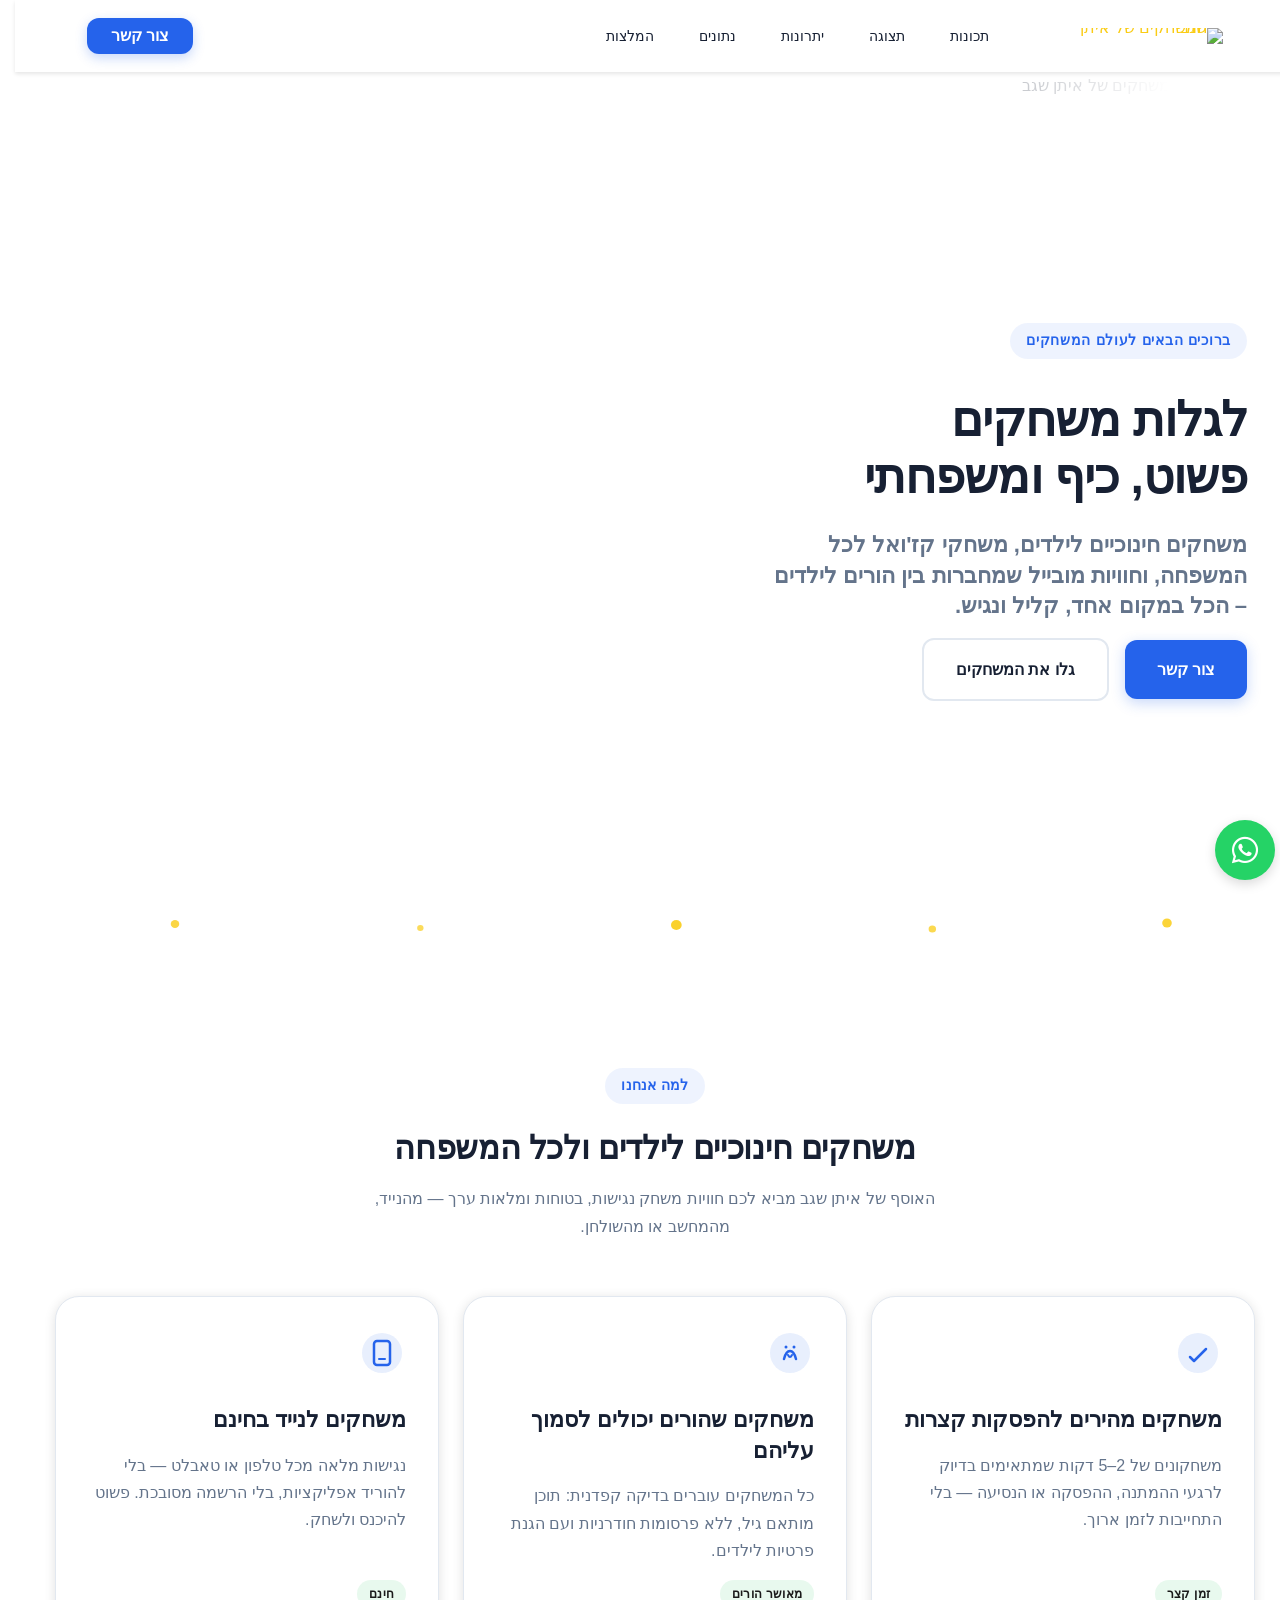
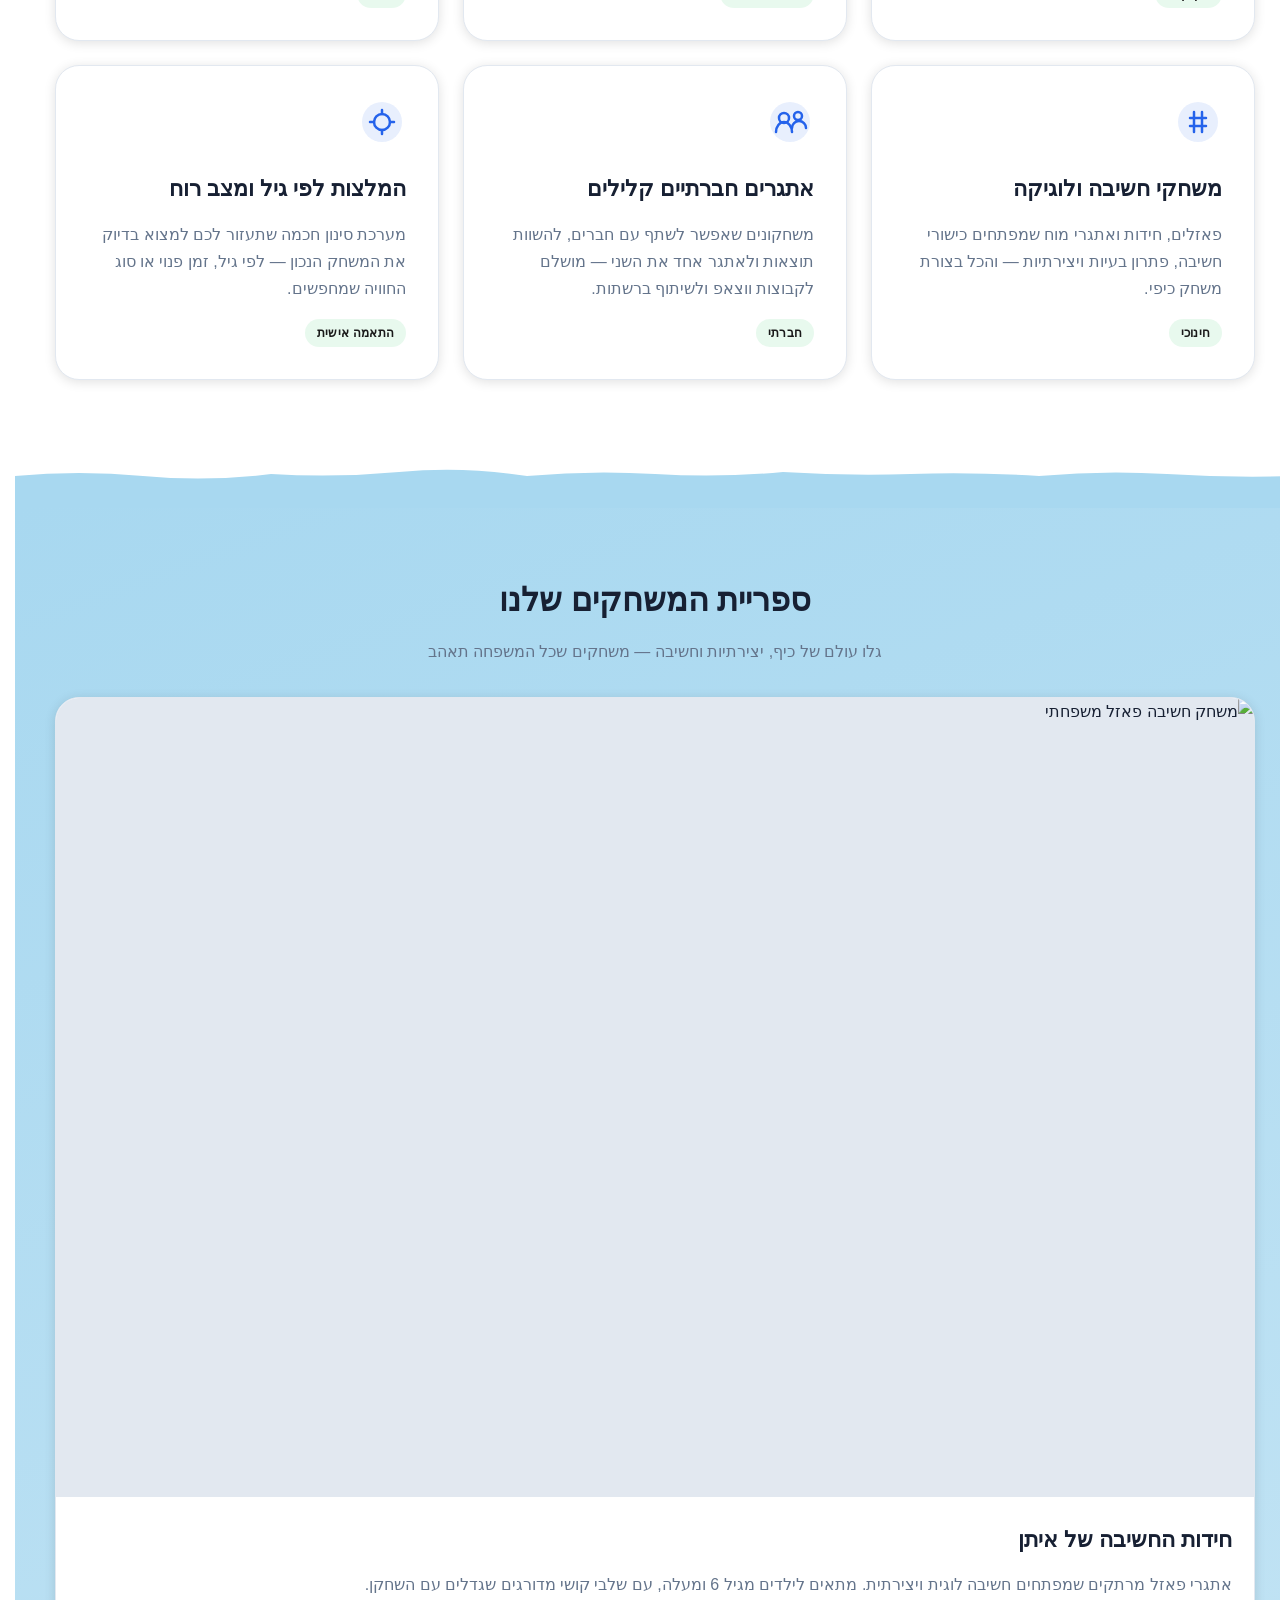
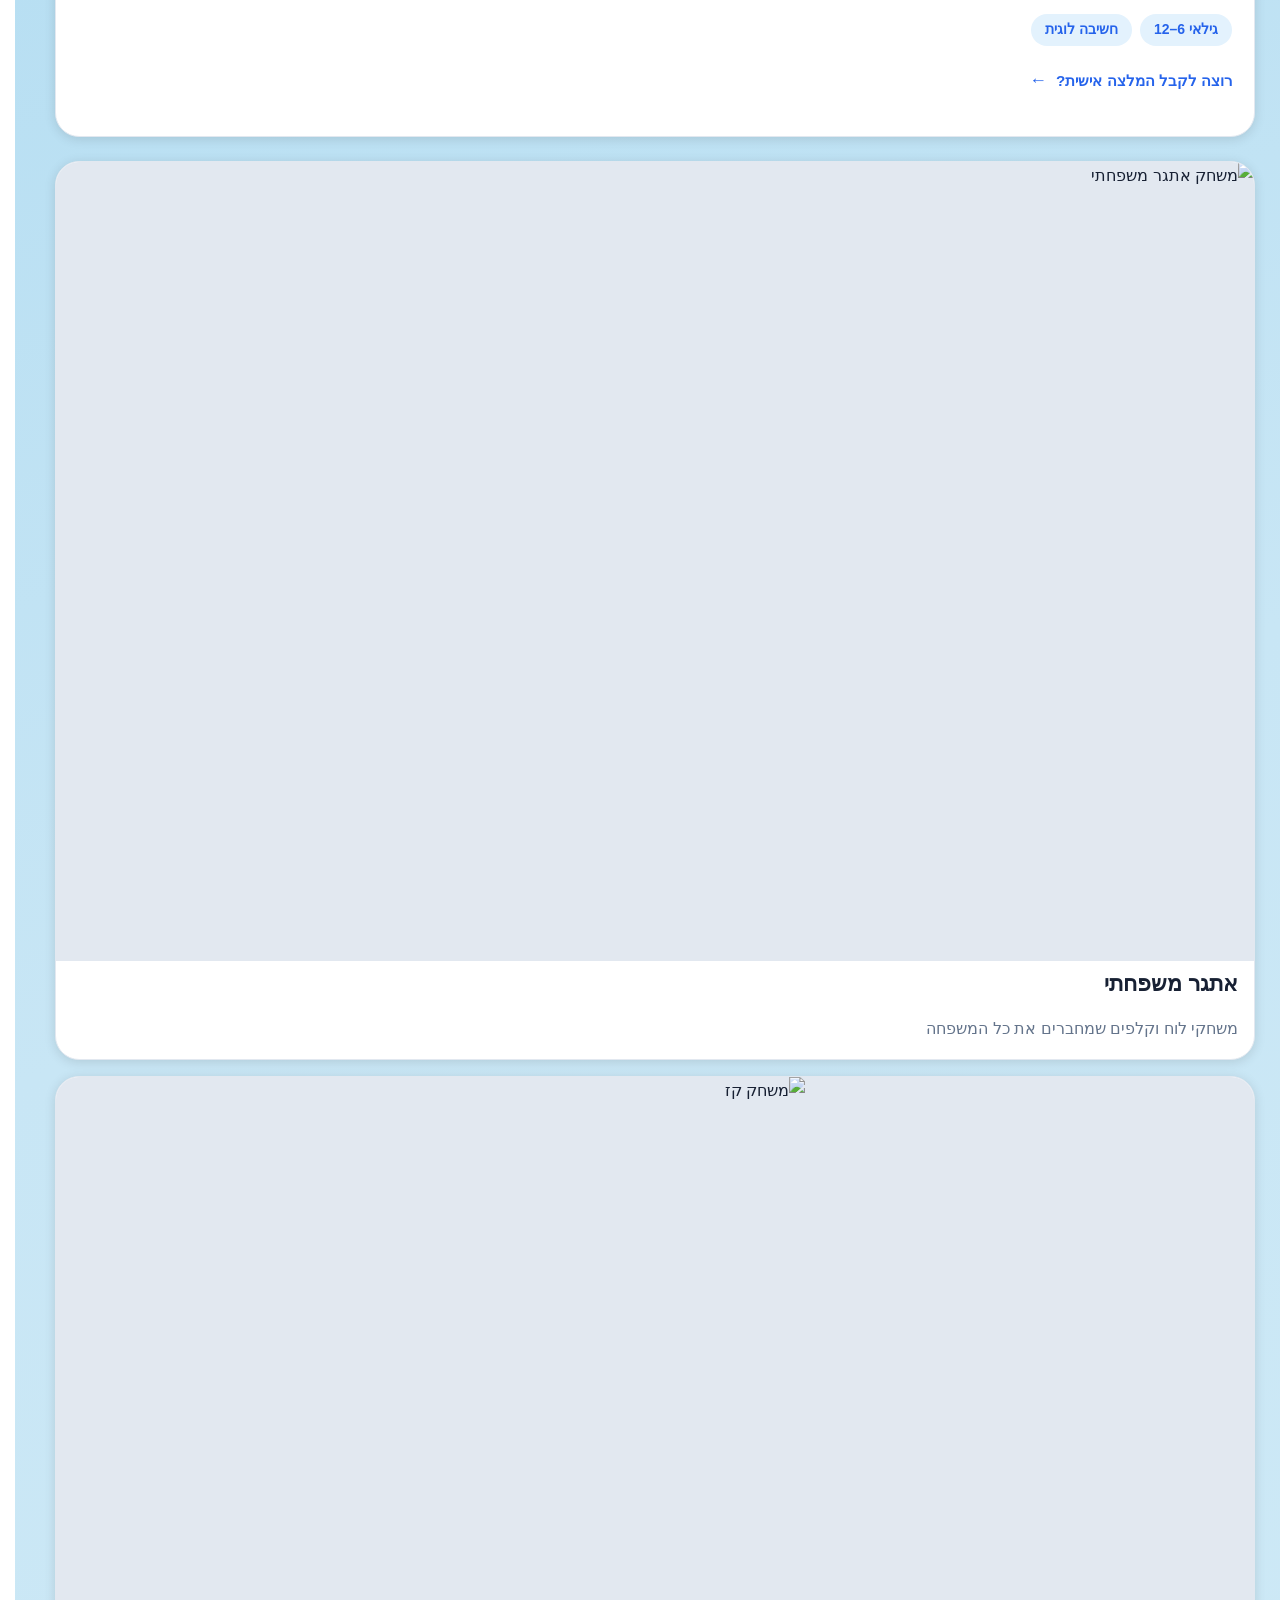
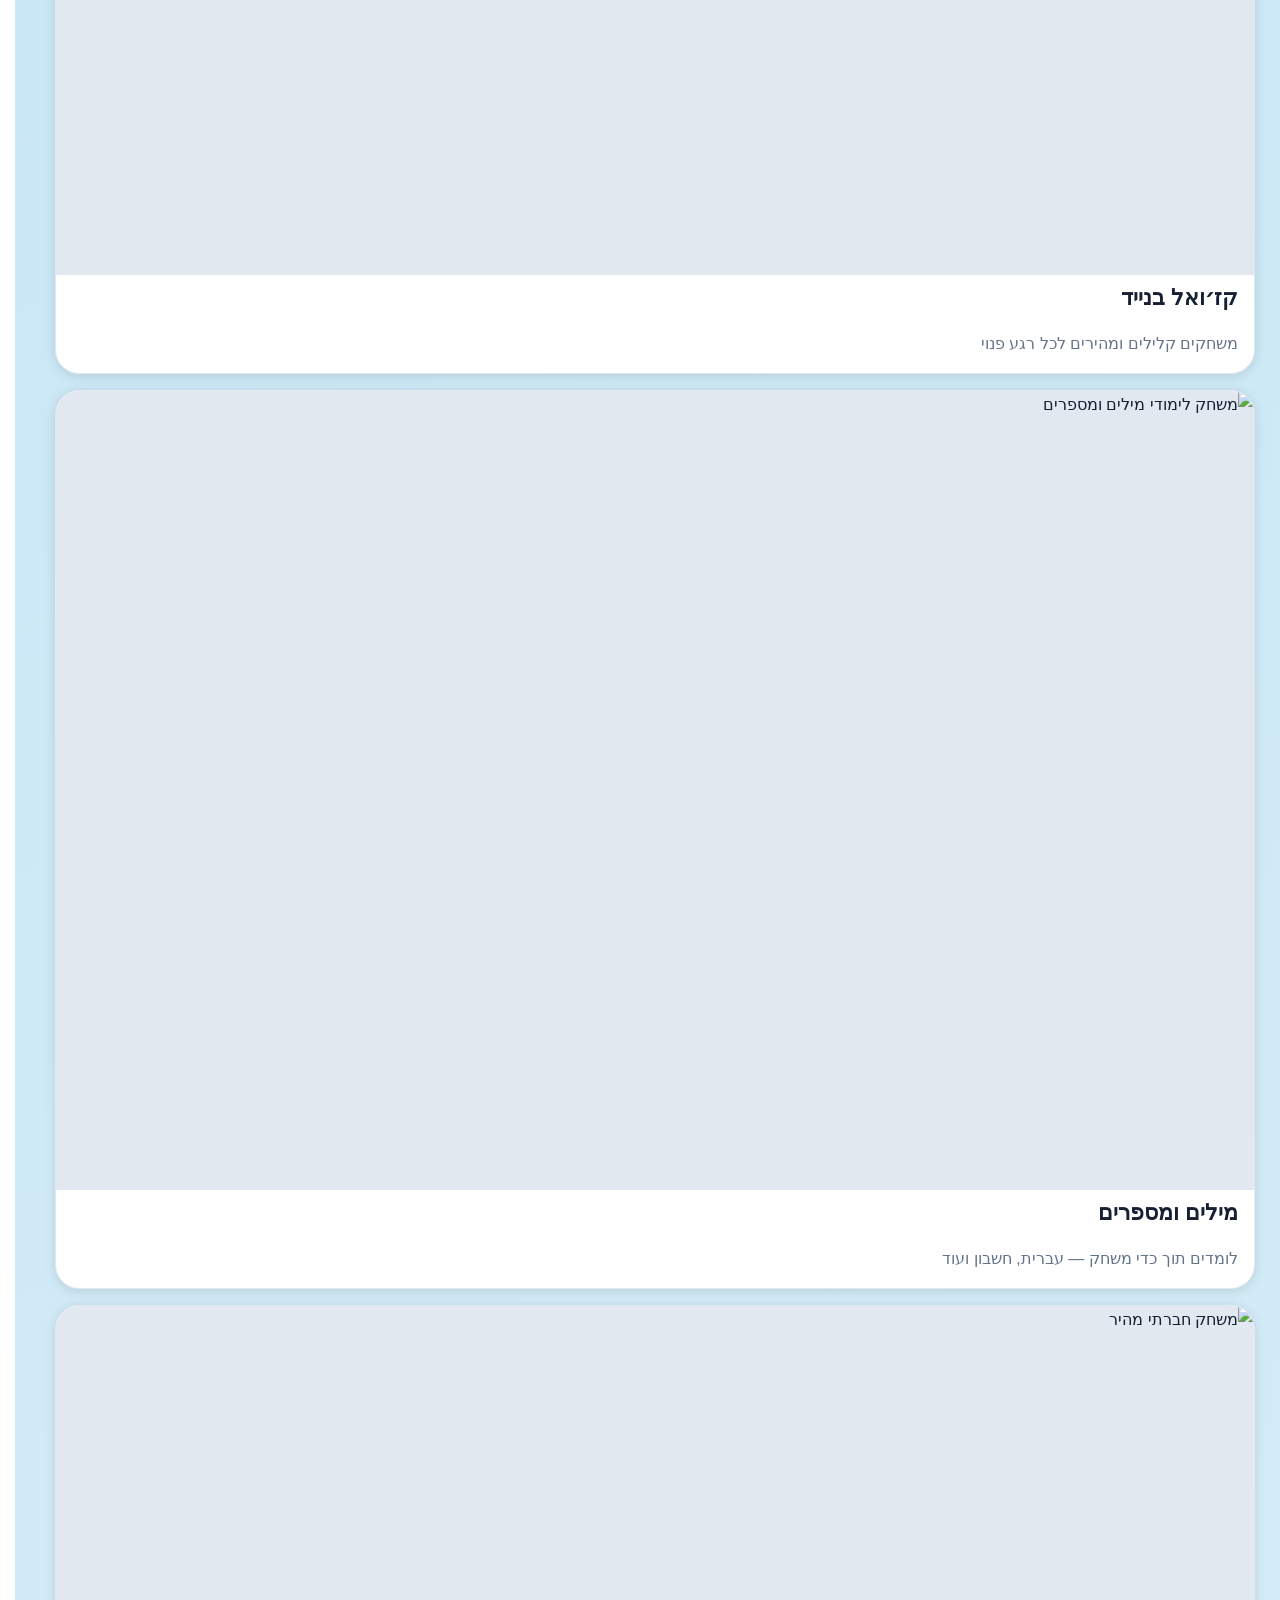
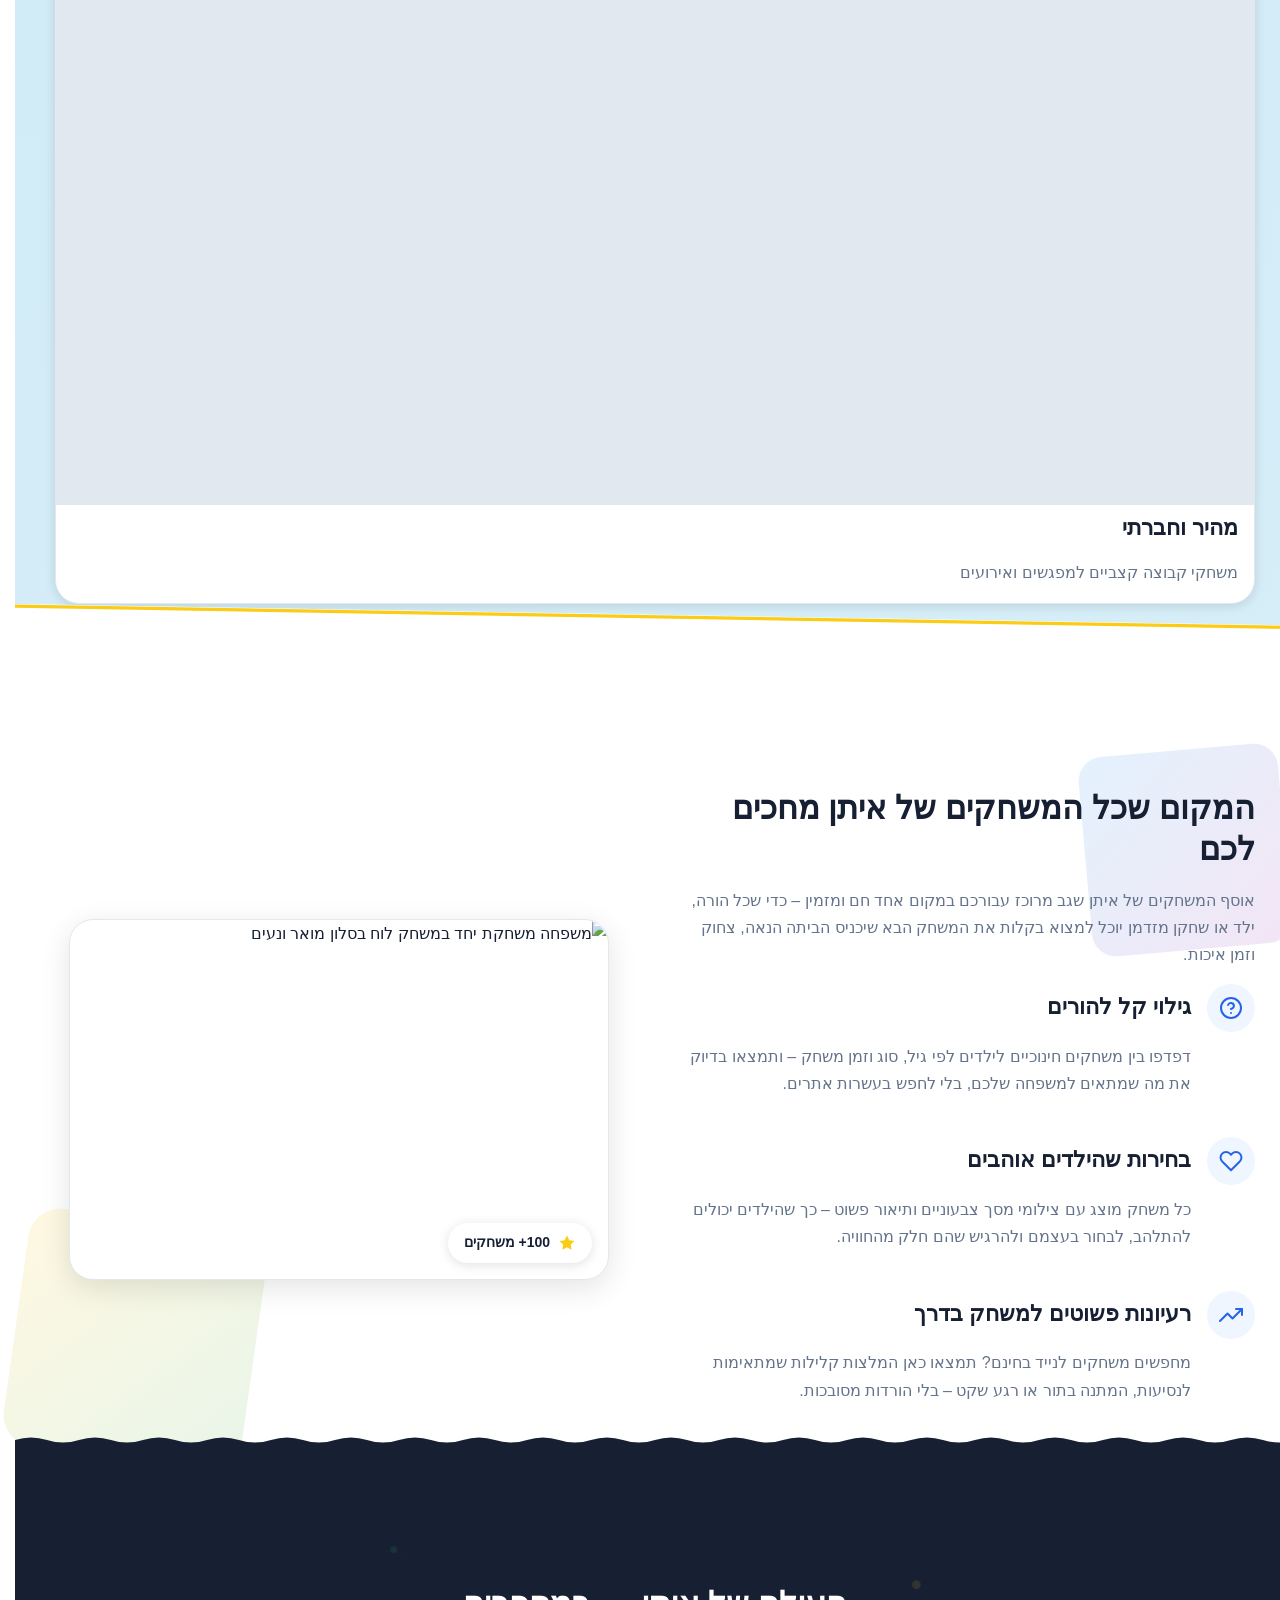
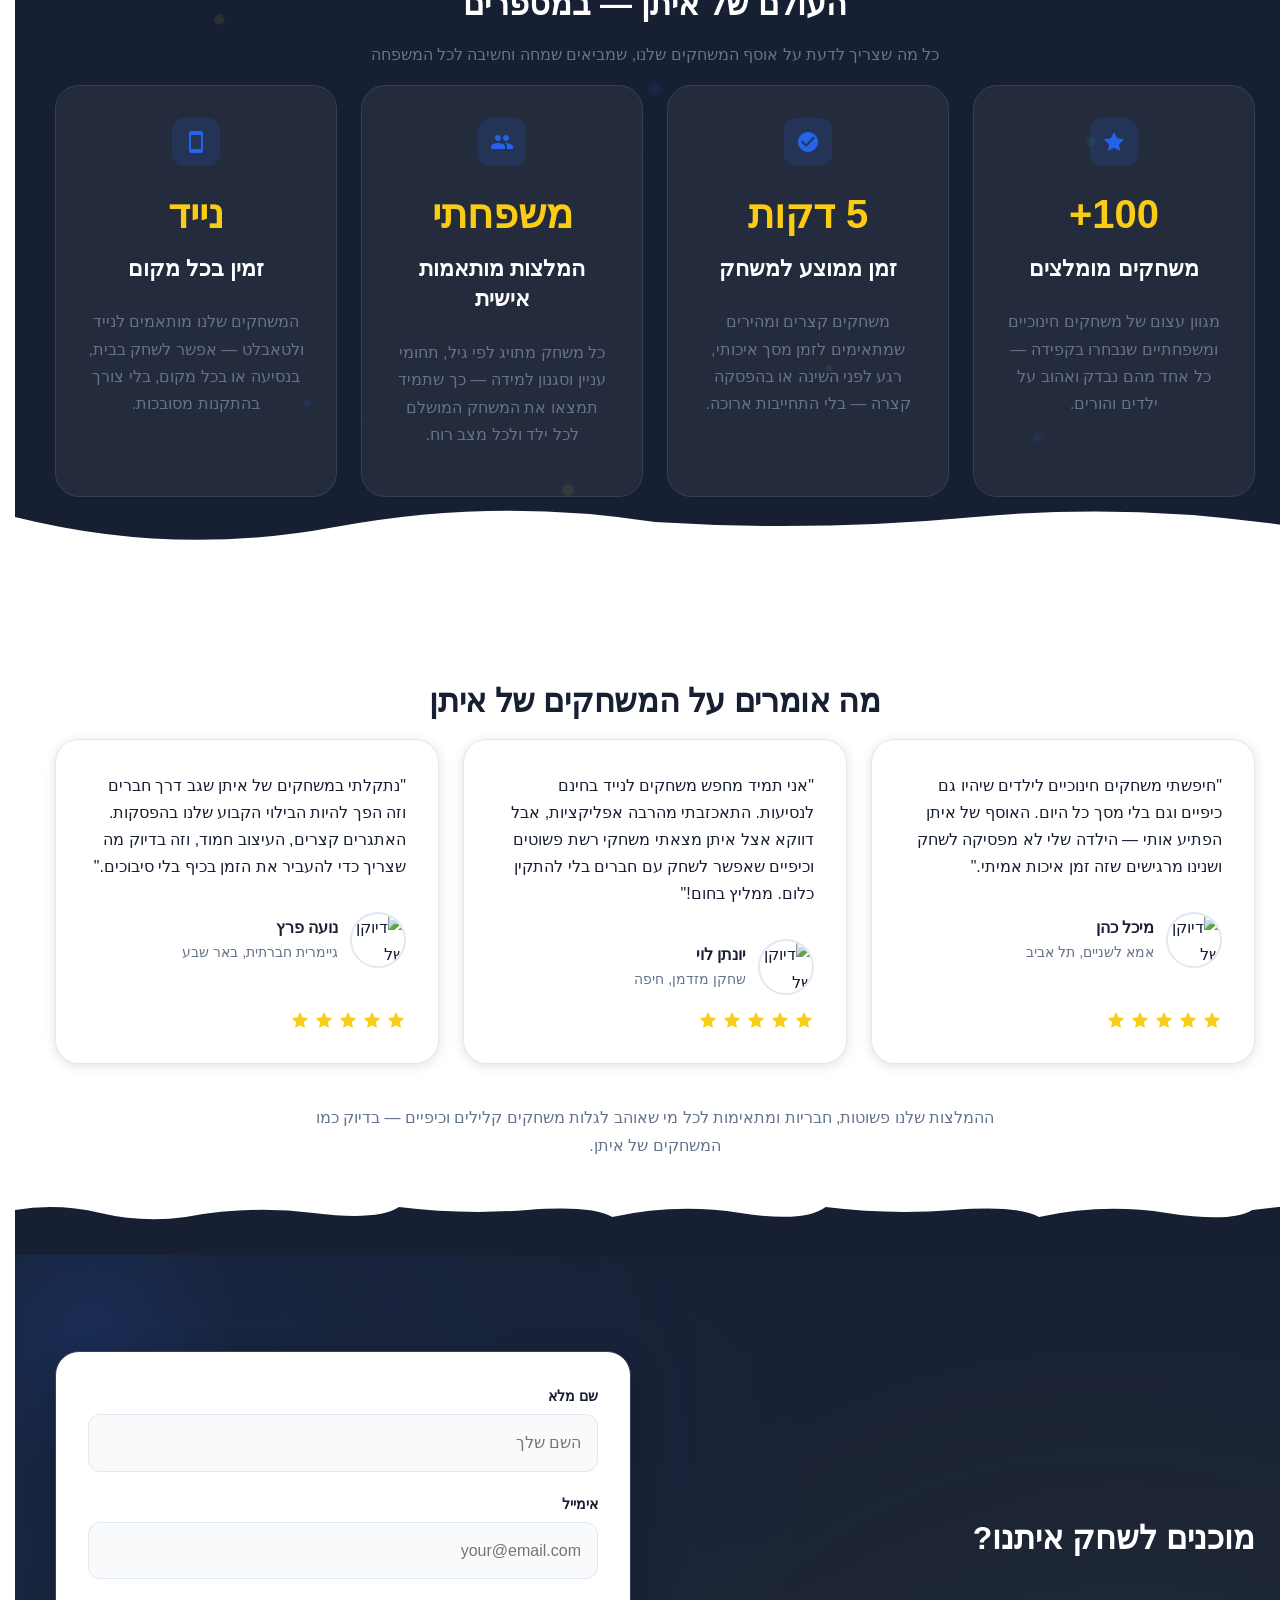
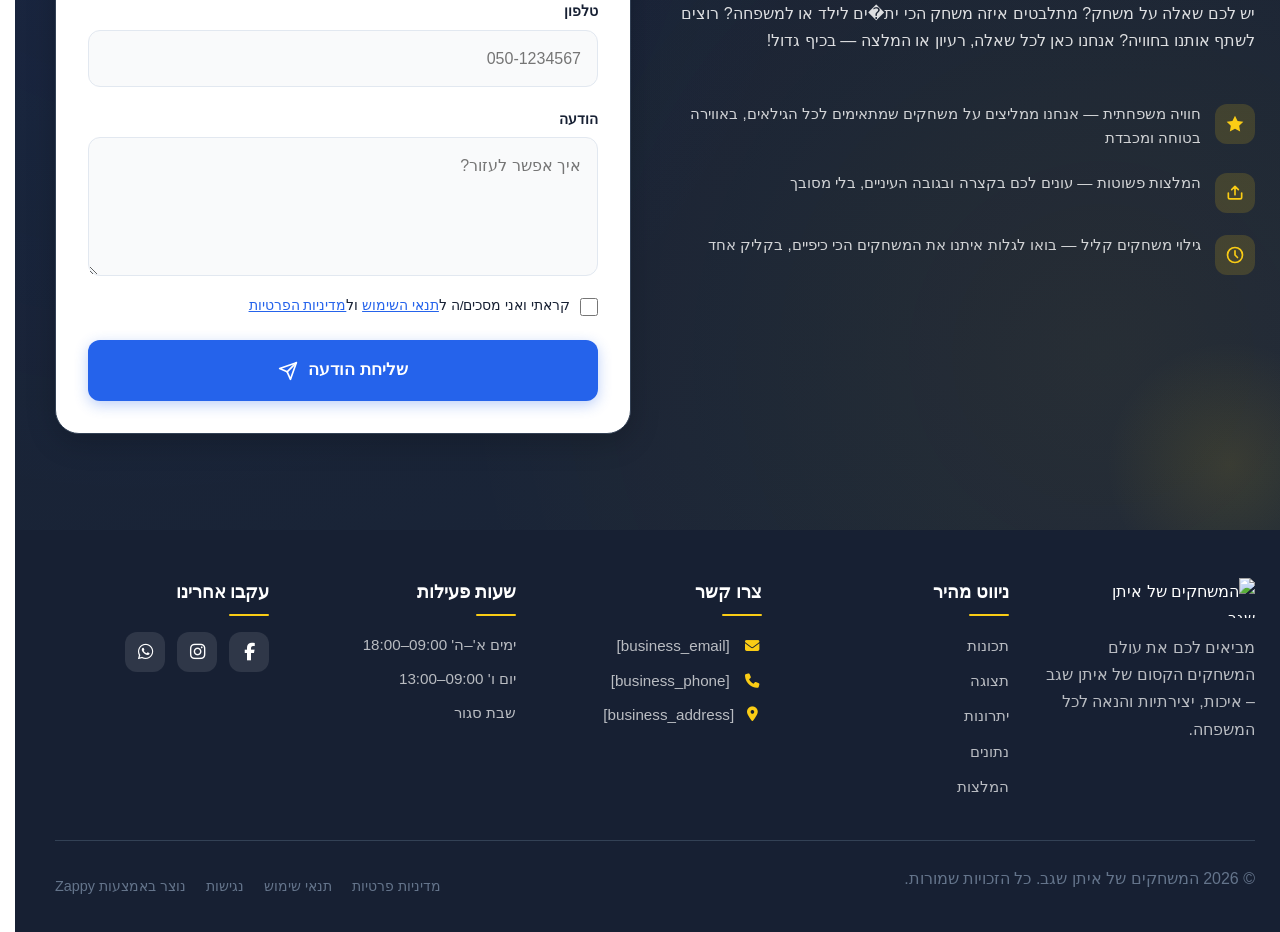
==== commit 6f62760a: "Incremental sync: 1 page(s) — update_image" ====
--- a/index.html
+++ b/index.html
@@ -353,16 +353,16 @@
   <!-- Mobile buttons: MUST be direct children of .navbar (outside nav-container) -->
   <button class="mobile-toggle" id="mobileToggle" aria-label="Menu">
     <svg class="hamburger-icon" width="24" height="24" viewBox="0 0 24 24" fill="none">
-      <path d="M3 12h18M3 6h18M3 18h18" stroke="currentColor" stroke-width="2" stroke-linecap="round"/>
+      <path d="M3 12h18M3 6h18M3 18h18" stroke="currentColor" stroke-width="2" stroke-linecap="round"></path>
     </svg>
     <svg class="close-icon" width="24" height="24" viewBox="0 0 24 24" fill="none" style="display: none;">
-      <path d="M18 6L6 18M6 6l12 12" stroke="currentColor" stroke-width="2" stroke-linecap="round"/>
+      <path d="M18 6L6 18M6 6l12 12" stroke="currentColor" stroke-width="2" stroke-linecap="round"></path>
     </svg>
   </button>
   
   <button class="phone-header-btn" data-phone="[business_phone]" aria-label="Call">
     <svg width="20" height="20" viewBox="0 0 24 24" fill="currentColor">
-      <path d="M22 16.92v3a2 2 0 0 1-2.18 2 19.79 19.79 0 0 1-8.63-3.07 19.5 19.5 0 0 1-6-6 19.79 19.79 0 0 1-3.07-8.67A2 2 0 0 1 4.11 2h3a2 2 0 0 1 2 1.72 12.84 12.84 0 0 0 .7 2.81 2 2 0 0 1-.45 2.11L8.09 9.91a16 16 0 0 0 6 6l1.27-1.27a2 2 0 0 1 2.11-.45 12.84 12.84 0 0 0 2.81.7A2 2 0 0 1 22 16.92z"/>
+      <path d="M22 16.92v3a2 2 0 0 1-2.18 2 19.79 19.79 0 0 1-8.63-3.07 19.5 19.5 0 0 1-6-6 19.79 19.79 0 0 1-3.07-8.67A2 2 0 0 1 4.11 2h3a2 2 0 0 1 2 1.72 12.84 12.84 0 0 0 .7 2.81 2 2 0 0 1-.45 2.11L8.09 9.91a16 16 0 0 0 6 6l1.27-1.27a2 2 0 0 1 2.11-.45 12.84 12.84 0 0 0 2.81.7A2 2 0 0 1 22 16.92z"></path>
     </svg>
   </button>
 
@@ -852,12 +852,12 @@
 
     <div class="index-hero-divider-wrapper">
       <svg data-no-icon-edit="true" aria-hidden="true" viewBox="0 0 1200 80" preserveAspectRatio="none" xmlns="http://www.w3.org/2000/svg">
-        <path d="M0,80 L0,30 Q80,50 160,35 T320,40 Q400,30 480,38 T640,35 Q720,42 800,35 T960,40 Q1040,32 1120,38 T1200,30 L1200,80 Z" fill="#FFFFFF"/>
-        <circle cx="150" cy="32" r="4" fill="var(--accent)" opacity="0.8"/>
-        <circle cx="380" cy="36" r="3" fill="var(--accent)" opacity="0.7"/>
-        <circle cx="620" cy="33" r="5" fill="var(--accent)" opacity="0.9"/>
-        <circle cx="860" cy="37" r="3.5" fill="var(--accent)" opacity="0.75"/>
-        <circle cx="1080" cy="31" r="4.5" fill="var(--accent)" opacity="0.85"/>
+        <path d="M0,80 L0,30 Q80,50 160,35 T320,40 Q400,30 480,38 T640,35 Q720,42 800,35 T960,40 Q1040,32 1120,38 T1200,30 L1200,80 Z" fill="#FFFFFF"></path>
+        <circle cx="150" cy="32" r="4" fill="var(--accent)" opacity="0.8"></circle>
+        <circle cx="380" cy="36" r="3" fill="var(--accent)" opacity="0.7"></circle>
+        <circle cx="620" cy="33" r="5" fill="var(--accent)" opacity="0.9"></circle>
+        <circle cx="860" cy="37" r="3.5" fill="var(--accent)" opacity="0.75"></circle>
+        <circle cx="1080" cy="31" r="4.5" fill="var(--accent)" opacity="0.85"></circle>
       </svg>
     </div>
   </section>
@@ -874,8 +874,8 @@
       <article class="index-features-section__card">
         <div class="index-features-section__card-icon" aria-hidden="true">
           <svg data-element-type="icon" data-icon-type="svg" viewBox="0 0 48 48" fill="none" xmlns="http://www.w3.org/2000/svg">
-            <circle cx="24" cy="24" r="20" fill="currentColor" opacity="0.1"/>
-            <path d="M16 28L20 32L32 20" stroke="currentColor" stroke-width="2.5" stroke-linecap="round" stroke-linejoin="round"/>
+            <circle cx="24" cy="24" r="20" fill="currentColor" opacity="0.1"></circle>
+            <path d="M16 28L20 32L32 20" stroke="currentColor" stroke-width="2.5" stroke-linecap="round" stroke-linejoin="round"></path>
           </svg>
         </div>
         <h3 class="index-features-section__card-title">משחקים מהירים להפסקות קצרות</h3>
@@ -886,11 +886,11 @@
       <article class="index-features-section__card">
         <div class="index-features-section__card-icon" aria-hidden="true">
           <svg data-element-type="icon" data-icon-type="svg" viewBox="0 0 48 48" fill="none" xmlns="http://www.w3.org/2000/svg">
-            <circle cx="24" cy="24" r="20" fill="currentColor" opacity="0.1"/>
-            <path d="M18 30C18 30 20 22 24 22C28 22 30 30 30 30" stroke="currentColor" stroke-width="2.5" stroke-linecap="round"/>
-            <circle cx="20" cy="18" r="1.5" fill="currentColor"/>
-            <circle cx="28" cy="18" r="1.5" fill="currentColor"/>
-            <path d="M22 26C22.5 27 23.5 28 24 28C24.5 28 25.5 27 26 26" stroke="currentColor" stroke-width="2" stroke-linecap="round"/>
+            <circle cx="24" cy="24" r="20" fill="currentColor" opacity="0.1"></circle>
+            <path d="M18 30C18 30 20 22 24 22C28 22 30 30 30 30" stroke="currentColor" stroke-width="2.5" stroke-linecap="round"></path>
+            <circle cx="20" cy="18" r="1.5" fill="currentColor"></circle>
+            <circle cx="28" cy="18" r="1.5" fill="currentColor"></circle>
+            <path d="M22 26C22.5 27 23.5 28 24 28C24.5 28 25.5 27 26 26" stroke="currentColor" stroke-width="2" stroke-linecap="round"></path>
           </svg>
         </div>
         <h3 class="index-features-section__card-title">משחקים שהורים יכולים לסמוך עליהם</h3>
@@ -901,9 +901,9 @@
       <article class="index-features-section__card">
         <div class="index-features-section__card-icon" aria-hidden="true">
           <svg data-element-type="icon" data-icon-type="svg" viewBox="0 0 48 48" fill="none" xmlns="http://www.w3.org/2000/svg">
-            <circle cx="24" cy="24" r="20" fill="currentColor" opacity="0.1"/>
-            <rect x="16" y="12" width="16" height="24" rx="3" stroke="currentColor" stroke-width="2.5"/>
-            <line x1="21" y1="30" x2="27" y2="30" stroke="currentColor" stroke-width="2" stroke-linecap="round"/>
+            <circle cx="24" cy="24" r="20" fill="currentColor" opacity="0.1"></circle>
+            <rect x="16" y="12" width="16" height="24" rx="3" stroke="currentColor" stroke-width="2.5"></rect>
+            <line x1="21" y1="30" x2="27" y2="30" stroke="currentColor" stroke-width="2" stroke-linecap="round"></line>
           </svg>
         </div>
         <h3 class="index-features-section__card-title">משחקים לנייד בחינם</h3>
@@ -914,11 +914,11 @@
       <article class="index-features-section__card">
         <div class="index-features-section__card-icon" aria-hidden="true">
           <svg data-element-type="icon" data-icon-type="svg" viewBox="0 0 48 48" fill="none" xmlns="http://www.w3.org/2000/svg">
-            <circle cx="24" cy="24" r="20" fill="currentColor" opacity="0.1"/>
-            <path d="M20 14L20 34" stroke="currentColor" stroke-width="2.5" stroke-linecap="round"/>
-            <path d="M28 14L28 34" stroke="currentColor" stroke-width="2.5" stroke-linecap="round"/>
-            <path d="M16 20H32" stroke="currentColor" stroke-width="2.5" stroke-linecap="round"/>
-            <path d="M16 28H32" stroke="currentColor" stroke-width="2.5" stroke-linecap="round"/>
+            <circle cx="24" cy="24" r="20" fill="currentColor" opacity="0.1"></circle>
+            <path d="M20 14L20 34" stroke="currentColor" stroke-width="2.5" stroke-linecap="round"></path>
+            <path d="M28 14L28 34" stroke="currentColor" stroke-width="2.5" stroke-linecap="round"></path>
+            <path d="M16 20H32" stroke="currentColor" stroke-width="2.5" stroke-linecap="round"></path>
+            <path d="M16 28H32" stroke="currentColor" stroke-width="2.5" stroke-linecap="round"></path>
           </svg>
         </div>
         <h3 class="index-features-section__card-title">משחקי חשיבה ולוגיקה</h3>
@@ -929,11 +929,11 @@
       <article class="index-features-section__card">
         <div class="index-features-section__card-icon" aria-hidden="true">
           <svg data-element-type="icon" data-icon-type="svg" viewBox="0 0 48 48" fill="none" xmlns="http://www.w3.org/2000/svg">
-            <circle cx="24" cy="24" r="20" fill="currentColor" opacity="0.1"/>
-            <circle cx="18" cy="20" r="5" stroke="currentColor" stroke-width="2.5"/>
-            <path d="M10 34C10 28.477 13.582 24 18 24C22.418 24 26 28.477 26 34" stroke="currentColor" stroke-width="2.5" stroke-linecap="round"/>
-            <circle cx="32" cy="18" r="4" stroke="currentColor" stroke-width="2.5"/>
-            <path d="M26 30C26 26.134 29.134 23 33 23C36.866 23 40 26.134 40 30" stroke="currentColor" stroke-width="2.5" stroke-linecap="round"/>
+            <circle cx="24" cy="24" r="20" fill="currentColor" opacity="0.1"></circle>
+            <circle cx="18" cy="20" r="5" stroke="currentColor" stroke-width="2.5"></circle>
+            <path d="M10 34C10 28.477 13.582 24 18 24C22.418 24 26 28.477 26 34" stroke="currentColor" stroke-width="2.5" stroke-linecap="round"></path>
+            <circle cx="32" cy="18" r="4" stroke="currentColor" stroke-width="2.5"></circle>
+            <path d="M26 30C26 26.134 29.134 23 33 23C36.866 23 40 26.134 40 30" stroke="currentColor" stroke-width="2.5" stroke-linecap="round"></path>
           </svg>
         </div>
         <h3 class="index-features-section__card-title">אתגרים חברתיים קלילים</h3>
@@ -944,12 +944,12 @@
       <article class="index-features-section__card">
         <div class="index-features-section__card-icon" aria-hidden="true">
           <svg data-element-type="icon" data-icon-type="svg" viewBox="0 0 48 48" fill="none" xmlns="http://www.w3.org/2000/svg">
-            <circle cx="24" cy="24" r="20" fill="currentColor" opacity="0.1"/>
-            <circle cx="24" cy="24" r="8" stroke="currentColor" stroke-width="2.5"/>
-            <path d="M24 16V12" stroke="currentColor" stroke-width="2.5" stroke-linecap="round"/>
-            <path d="M24 36V32" stroke="currentColor" stroke-width="2.5" stroke-linecap="round"/>
-            <path d="M16 24H12" stroke="currentColor" stroke-width="2.5" stroke-linecap="round"/>
-            <path d="M36 24H32" stroke="currentColor" stroke-width="2.5" stroke-linecap="round"/>
+            <circle cx="24" cy="24" r="20" fill="currentColor" opacity="0.1"></circle>
+            <circle cx="24" cy="24" r="8" stroke="currentColor" stroke-width="2.5"></circle>
+            <path d="M24 16V12" stroke="currentColor" stroke-width="2.5" stroke-linecap="round"></path>
+            <path d="M24 36V32" stroke="currentColor" stroke-width="2.5" stroke-linecap="round"></path>
+            <path d="M16 24H12" stroke="currentColor" stroke-width="2.5" stroke-linecap="round"></path>
+            <path d="M36 24H32" stroke="currentColor" stroke-width="2.5" stroke-linecap="round"></path>
           </svg>
         </div>
         <h3 class="index-features-section__card-title">המלצות לפי גיל ומצב רוח</h3>
@@ -962,7 +962,7 @@
   <!-- Bottom divider: layered paper-card overlap transitioning into next section -->
   <div class="index-features-section__divider-wrapper">
     <svg data-no-icon-edit="true" aria-hidden="true" viewBox="0 0 1200 80" preserveAspectRatio="none" xmlns="http://www.w3.org/2000/svg">
-      <path d="M0,80 L0,48 Q60,42 120,48 T240,46 Q300,50 360,44 T480,48 Q540,42 600,46 T720,44 Q780,48 840,46 T960,48 Q1020,42 1080,46 T1200,48 L1200,80 Z" fill="#A8D8F0"/>
+      <path d="M0,80 L0,48 Q60,42 120,48 T240,46 Q300,50 360,44 T480,48 Q540,42 600,46 T720,44 Q780,48 840,46 T960,48 Q1020,42 1080,46 T1200,48 L1200,80 Z" fill="#A8D8F0"></path>
     </svg>
   </div>
 </section>
@@ -976,12 +976,12 @@
     </header>
 
     <!-- Editorial Grid: Featured Game (Right) + Small Cards (Left) -->
-    <div class="index-showcase-section__editorial-grid">
+    <div class="index-showcase-section__editorial-grid" data-zappy-grid-align="start">
       
       <!-- Large Featured Card (START side = Right in RTL) -->
-      <article class="index-showcase-section__featured-card">
+      <article class="index-showcase-section__featured-card" data-grid-item-index="0">
         <div class="index-showcase-section__featured-thumbnail">
-          <img loading="lazy" decoding="async" data-placeholder="index-showcase-image-1" data-context="A bright, colorful flat illustration of a puzzle game board with interlocking pieces, stars, and a happy family playing together, clean vector style, soft pastel colors" width="600" height="400" src="/assets/site-index-showcase-image-1.webp" alt="משחק חשיבה פאזל משפחתי">
+          <img loading="lazy" decoding="async" data-placeholder="index-showcase-image-1" data-context="A bright, colorful flat illustration of a puzzle game board with interlocking pieces, stars, and a happy family playing together, clean vector style, soft pastel colors" width="600" height="400" src="/assets/site-index-showcase-image-1.webp" alt="משחק חשיבה פאזל משפחתי" data-element-type="image" data-element-id="img-1783314122750-ukdl38mkt" style="">
         </div>
         <div class="index-showcase-section__featured-content">
           <h3 class="index-showcase-section__featured-title">חידות החשיבה של איתן</h3>
@@ -990,20 +990,20 @@
             <span class="index-showcase-section__chip">גילאי 6–12</span>
             <span class="index-showcase-section__chip">חשיבה לוגית</span>
           </div>
-          <a href="#contact" class="index-showcase-section__cta-link">
+          <p class="zappy-editable"><a href="#contact" class="index-showcase-section__cta-link">
             רוצה לקבל המלצה אישית?
             <span class="index-showcase-section__cta-arrow" aria-hidden="true">←</span>
           </a>
-        </div>
+        </p></div>
       </article>
 
       <!-- Small Cards Grid (END side = Left in RTL) -->
-      <div class="index-showcase-section__small-grid">
+      <div class="index-showcase-section__small-grid" data-grid-item-index="1">
         
         <!-- Card 1 -->
         <article class="index-showcase-section__small-card">
           <div class="index-showcase-section__small-thumbnail">
-            <img loading="lazy" decoding="async" data-placeholder="index-showcase-image-2" data-context="Flat design illustration of a colorful family board game with dice, cards, and smiling characters around a table, clean vector art, warm tones" width="300" height="200" src="/assets/site-index-showcase-image-2.webp" alt="משחק אתגר משפחתי">
+            <img loading="lazy" decoding="async" data-placeholder="index-showcase-image-2" data-context="Flat design illustration of a colorful family board game with dice, cards, and smiling characters around a table, clean vector art, warm tones" width="300" height="200" src="/assets/site-index-showcase-image-2.webp" alt="משחק אתגר משפחתי" data-element-type="image" data-element-id="img-1783314122750-a4tbt85uq" style="">
           </div>
           <h3 class="index-showcase-section__small-title">אתגר משפחתי</h3>
           <p class="index-showcase-section__small-benefit">משחקי לוח וקלפים שמחברים את כל המשפחה</p>
@@ -1012,7 +1012,7 @@
         <!-- Card 2 -->
         <article class="index-showcase-section__small-card">
           <div class="index-showcase-section__small-thumbnail">
-            <img loading="lazy" decoding="async" data-placeholder="index-showcase-image-3" data-context="A minimalist mobile phone screen showing a casual puzzle game with colorful gems and a clean interface, friendly illustration style, light blue background" width="300" height="200" src="/assets/site-index-showcase-image-3.webp" alt="משחק קז" ואל לנייד'>
+            <div data-zappy-zoom-wrapper="true" data-element-id="img-1783314122751-v63d20gfb" data-element-type="image" data-zappy-zoom-wrapper-width="300px" data-zappy-zoom-wrapper-height="224px" data-zappy-zoom-wrapper-width-mode="px" data-zappy-zoom-wrapper-align="center" style="position: relative !important; overflow: hidden !important; width: 300px !important; max-width: 100% !important; margin-left: auto !important; margin-right: auto !important; height: 224px !important; display: block !important;" data-zappy-zoom-clip="true" data-zappy-wrapper-margins-applied="true"><img loading="lazy" decoding="async" data-placeholder="index-showcase-image-3" data-context="A minimalist mobile phone screen showing a casual puzzle game with colorful gems and a clean interface, friendly illustration style, light blue background" width="300" height="200" src="/assets/site-index-showcase-image-3.webp" alt="משחק קז" ואל="" לנייד'="" data-element-type="image" data-element-id="img-1783314122751-v63d20gfb" style="object-position: 50% 50% !important; display: block; object-fit: cover !important; margin: 0px !important; left: 0% !important; top: 0% !important; width: 100% !important; height: 100% !important; max-width: none !important; max-height: none !important;" data-zappy-object-position="50% 50%" data-zappy-zoom="1" data-zappy-mobile-object-position="50% 50%" data-zappy-mobile-zoom="1"></div>
           </div>
           <h3 class="index-showcase-section__small-title">קז׳ואל בנייד</h3>
           <p class="index-showcase-section__small-benefit">משחקים קלילים ומהירים לכל רגע פנוי</p>
@@ -1021,7 +1021,7 @@
         <!-- Card 3 -->
         <article class="index-showcase-section__small-card">
           <div class="index-showcase-section__small-thumbnail">
-            <img loading="lazy" decoding="async" data-placeholder="index-showcase-image-4" data-context="Educational game illustration with numbers, letters, and a cheerful book character, bright primary colors, clean vector style suitable for children" width="300" height="200" src="/assets/site-index-showcase-image-4.webp" alt="משחק לימודי מילים ומספרים">
+            <img loading="lazy" decoding="async" data-placeholder="index-showcase-image-4" data-context="Educational game illustration with numbers, letters, and a cheerful book character, bright primary colors, clean vector style suitable for children" width="300" height="200" src="/assets/site-index-showcase-image-4.webp" alt="משחק לימודי מילים ומספרים" data-element-type="image" data-element-id="img-1783314122751-iz6dfmyik" style="">
           </div>
           <h3 class="index-showcase-section__small-title">מילים ומספרים</h3>
           <p class="index-showcase-section__small-benefit">לומדים תוך כדי משחק — עברית, חשבון ועוד</p>
@@ -1030,7 +1030,7 @@
         <!-- Card 4 -->
         <article class="index-showcase-section__small-card">
           <div class="index-showcase-section__small-thumbnail">
-            <img loading="lazy" decoding="async" data-placeholder="index-showcase-image-5" data-context="Social party game illustration with multiple players laughing, speech bubbles, and colorful icons, energetic and friendly flat design" width="300" height="200" src="/assets/site-index-showcase-image-5.webp" alt="משחק חברתי מהיר">
+            <img loading="lazy" decoding="async" data-placeholder="index-showcase-image-5" data-context="Social party game illustration with multiple players laughing, speech bubbles, and colorful icons, energetic and friendly flat design" width="300" height="200" src="/assets/site-index-showcase-image-5.webp" alt="משחק חברתי מהיר" data-element-type="image" data-element-id="img-1783314122751-8ta0gcjhm" style="">
           </div>
           <h3 class="index-showcase-section__small-title">מהיר וחברתי</h3>
           <p class="index-showcase-section__small-benefit">משחקי קבוצה קצביים למפגשים ואירועים</p>
@@ -1044,9 +1044,9 @@
   <div class="index-showcase-section__divider-wrapper" data-no-icon-edit="true" aria-hidden="true">
     <svg viewBox="0 0 1200 80" preserveAspectRatio="none" xmlns="http://www.w3.org/2000/svg">
       <!-- Main diagonal slope -->
-      <polygon points="0,80 1200,80 1200,20 0,0" fill="var(--bg-light)"/>
+      <polygon points="0,80 1200,80 1200,20 0,0" fill="var(--bg-light)"></polygon>
       <!-- Yellow accent stripe along the slope -->
-      <line x1="0" y1="2" x2="1200" y2="22" stroke="var(--accent)" stroke-width="3" stroke-linecap="round"/>
+      <line x1="0" y1="2" x2="1200" y2="22" stroke="var(--accent)" stroke-width="3" stroke-linecap="round"></line>
     </svg>
   </div>
 </section>
@@ -1065,7 +1065,7 @@
       <ul class="index-benefits-section__benefits-list">
         <li class="index-benefits-section__benefit-item">
           <div class="index-benefits-section__benefit-icon" aria-hidden="true">
-            <svg data-element-type="icon" data-icon-type="svg" viewBox="0 0 24 24" fill="none" stroke="currentColor" stroke-width="2" stroke-linecap="round" stroke-linejoin="round"><circle cx="12" cy="12" r="10"/><path d="M9.09 9a3 3 0 0 1 5.83 1c0 2-3 3-3 3"/><line x1="12" y1="17" x2="12.01" y2="17"/></svg>
+            <svg data-element-type="icon" data-icon-type="svg" viewBox="0 0 24 24" fill="none" stroke="currentColor" stroke-width="2" stroke-linecap="round" stroke-linejoin="round"><circle cx="12" cy="12" r="10"></circle><path d="M9.09 9a3 3 0 0 1 5.83 1c0 2-3 3-3 3"></path><line x1="12" y1="17" x2="12.01" y2="17"></line></svg>
           </div>
           <div class="index-benefits-section__benefit-content">
             <h3 class="index-benefits-section__benefit-title">גילוי קל להורים</h3>
@@ -1074,7 +1074,7 @@
         </li>
         <li class="index-benefits-section__benefit-item">
           <div class="index-benefits-section__benefit-icon" aria-hidden="true">
-            <svg data-element-type="icon" data-icon-type="svg" viewBox="0 0 24 24" fill="none" stroke="currentColor" stroke-width="2" stroke-linecap="round" stroke-linejoin="round"><path d="M20.84 4.61a5.5 5.5 0 0 0-7.78 0L12 5.67l-1.06-1.06a5.5 5.5 0 0 0-7.78 7.78l1.06 1.06L12 21.23l7.78-7.78 1.06-1.06a5.5 5.5 0 0 0 0-7.78z"/></svg>
+            <svg data-element-type="icon" data-icon-type="svg" viewBox="0 0 24 24" fill="none" stroke="currentColor" stroke-width="2" stroke-linecap="round" stroke-linejoin="round"><path d="M20.84 4.61a5.5 5.5 0 0 0-7.78 0L12 5.67l-1.06-1.06a5.5 5.5 0 0 0-7.78 7.78l1.06 1.06L12 21.23l7.78-7.78 1.06-1.06a5.5 5.5 0 0 0 0-7.78z"></path></svg>
           </div>
           <div class="index-benefits-section__benefit-content">
             <h3 class="index-benefits-section__benefit-title">בחירות שהילדים אוהבים</h3>
@@ -1083,7 +1083,7 @@
         </li>
         <li class="index-benefits-section__benefit-item">
           <div class="index-benefits-section__benefit-icon" aria-hidden="true">
-            <svg data-element-type="icon" data-icon-type="svg" viewBox="0 0 24 24" fill="none" stroke="currentColor" stroke-width="2" stroke-linecap="round" stroke-linejoin="round"><polyline points="23 6 13.5 15.5 8.5 10.5 1 18"/><polyline points="17 6 23 6 23 12"/></svg>
+            <svg data-element-type="icon" data-icon-type="svg" viewBox="0 0 24 24" fill="none" stroke="currentColor" stroke-width="2" stroke-linecap="round" stroke-linejoin="round"><polyline points="23 6 13.5 15.5 8.5 10.5 1 18"></polyline><polyline points="17 6 23 6 23 12"></polyline></svg>
           </div>
           <div class="index-benefits-section__benefit-content">
             <h3 class="index-benefits-section__benefit-title">רעיונות פשוטים למשחק בדרך</h3>
@@ -1098,7 +1098,7 @@
       <div class="index-benefits-section__illustration-panel">
         <img loading="lazy" decoding="async" data-placeholder="index-benefits-image-1" data-context="A warm, softly lit illustration of a family with two children sitting around a coffee table playing a colorful board game together in a cozy living room. The style is clean, modern, and friendly, with rounded shapes, gentle pastel accents, and a calm, happy atmosphere suitable for a family-oriented game website." width="600" height="400" src="/assets/site-index-benefits-image-1.webp" alt="משפחה משחקת יחד במשחק לוח בסלון מואר ונעים" class="index-benefits-section__illustration-img">
         <div class="index-benefits-section__illustration-badge" aria-hidden="true">
-          <svg data-element-type="icon" data-icon-type="svg" width="20" height="20" viewBox="0 0 24 24" fill="none" stroke="currentColor" stroke-width="2.5" stroke-linecap="round" stroke-linejoin="round"><polygon points="12 2 15.09 8.26 22 9.27 17 14.14 18.18 21.02 12 17.77 5.82 21.02 7 14.14 2 9.27 8.91 8.26 12 2"/></svg>
+          <svg data-element-type="icon" data-icon-type="svg" width="20" height="20" viewBox="0 0 24 24" fill="none" stroke="currentColor" stroke-width="2.5" stroke-linecap="round" stroke-linejoin="round"><polygon points="12 2 15.09 8.26 22 9.27 17 14.14 18.18 21.02 12 17.77 5.82 21.02 7 14.14 2 9.27 8.91 8.26 12 2"></polygon></svg>
           <span>100+ משחקים</span>
         </div>
       </div>
@@ -1108,7 +1108,7 @@
   <!-- Bottom divider: puzzle-piece shapes -->
   <div class="index-benefits-section__divider-wrapper" aria-hidden="true">
     <svg data-no-icon-edit="true" aria-hidden="true" viewBox="0 0 1200 60" preserveAspectRatio="none" xmlns="http://www.w3.org/2000/svg">
-      <path d="M0,60 L0,20 Q15,15 30,20 T60,20 Q75,15 90,20 T120,20 Q135,15 150,20 T180,20 Q195,15 210,20 T240,20 Q255,15 270,20 T300,20 Q315,15 330,20 T360,20 Q375,15 390,20 T420,20 Q435,15 450,20 T480,20 Q495,15 510,20 T540,20 Q555,15 570,20 T600,20 Q615,15 630,20 T660,20 Q675,15 690,20 T720,20 Q735,15 750,20 T780,20 Q795,15 810,20 T840,20 Q855,15 870,20 T900,20 Q915,15 930,20 T960,20 Q975,15 990,20 T1020,20 Q1035,15 1050,20 T1080,20 Q1095,15 1110,20 T1140,20 Q1155,15 1170,20 T1200,20 L1200,60 Z" fill="var(--bg-dark)"/>
+      <path d="M0,60 L0,20 Q15,15 30,20 T60,20 Q75,15 90,20 T120,20 Q135,15 150,20 T180,20 Q195,15 210,20 T240,20 Q255,15 270,20 T300,20 Q315,15 330,20 T360,20 Q375,15 390,20 T420,20 Q435,15 450,20 T480,20 Q495,15 510,20 T540,20 Q555,15 570,20 T600,20 Q615,15 630,20 T660,20 Q675,15 690,20 T720,20 Q735,15 750,20 T780,20 Q795,15 810,20 T840,20 Q855,15 870,20 T900,20 Q915,15 930,20 T960,20 Q975,15 990,20 T1020,20 Q1035,15 1050,20 T1080,20 Q1095,15 1110,20 T1140,20 Q1155,15 1170,20 T1200,20 L1200,60 Z" fill="var(--bg-dark)"></path>
     </svg>
   </div>
 </section>
@@ -1123,7 +1123,7 @@
       <article class="index-stats-section__card">
         <div class="index-stats-section__card-icon">
           <svg data-element-type="icon" data-icon-type="svg" viewBox="0 0 24 24" fill="none" xmlns="http://www.w3.org/2000/svg">
-            <path d="M12 2L15.09 8.26L22 9.27L17 14.14L18.18 21.02L12 17.77L5.82 21.02L7 14.14L2 9.27L8.91 8.26L12 2Z" fill="currentColor"/>
+            <path d="M12 2L15.09 8.26L22 9.27L17 14.14L18.18 21.02L12 17.77L5.82 21.02L7 14.14L2 9.27L8.91 8.26L12 2Z" fill="currentColor"></path>
           </svg>
         </div>
         <div class="index-stats-section__card-content">
@@ -1136,7 +1136,7 @@
       <article class="index-stats-section__card">
         <div class="index-stats-section__card-icon">
           <svg data-element-type="icon" data-icon-type="svg" viewBox="0 0 24 24" fill="none" xmlns="http://www.w3.org/2000/svg">
-            <path d="M12 2C6.48 2 2 6.48 2 12C2 17.52 6.48 22 12 22C17.52 22 22 17.52 22 12C22 6.48 17.52 2 12 2ZM10 17L5 12L6.41 10.59L10 14.17L17.59 6.58L19 8L10 17Z" fill="currentColor"/>
+            <path d="M12 2C6.48 2 2 6.48 2 12C2 17.52 6.48 22 12 22C17.52 22 22 17.52 22 12C22 6.48 17.52 2 12 2ZM10 17L5 12L6.41 10.59L10 14.17L17.59 6.58L19 8L10 17Z" fill="currentColor"></path>
           </svg>
         </div>
         <div class="index-stats-section__card-content">
@@ -1149,7 +1149,7 @@
       <article class="index-stats-section__card">
         <div class="index-stats-section__card-icon">
           <svg data-element-type="icon" data-icon-type="svg" viewBox="0 0 24 24" fill="none" xmlns="http://www.w3.org/2000/svg">
-            <path d="M16 11C17.66 11 18.99 9.66 18.99 8C18.99 6.34 17.66 5 16 5C14.34 5 13 6.34 13 8C13 9.66 14.34 11 16 11ZM8 11C9.66 11 10.99 9.66 10.99 8C10.99 6.34 9.66 5 8 5C6.34 5 5 6.34 5 8C5 9.66 6.34 11 8 11ZM8 13C5.67 13 1 14.17 1 16.5V19H15V16.5C15 14.17 10.33 13 8 13ZM16 13C15.71 13 15.38 13.02 15.03 13.05C16.19 13.89 17 15.02 17 16.5V19H23V16.5C23 14.17 18.33 13 16 13Z" fill="currentColor"/>
+            <path d="M16 11C17.66 11 18.99 9.66 18.99 8C18.99 6.34 17.66 5 16 5C14.34 5 13 6.34 13 8C13 9.66 14.34 11 16 11ZM8 11C9.66 11 10.99 9.66 10.99 8C10.99 6.34 9.66 5 8 5C6.34 5 5 6.34 5 8C5 9.66 6.34 11 8 11ZM8 13C5.67 13 1 14.17 1 16.5V19H15V16.5C15 14.17 10.33 13 8 13ZM16 13C15.71 13 15.38 13.02 15.03 13.05C16.19 13.89 17 15.02 17 16.5V19H23V16.5C23 14.17 18.33 13 16 13Z" fill="currentColor"></path>
           </svg>
         </div>
         <div class="index-stats-section__card-content">
@@ -1162,7 +1162,7 @@
       <article class="index-stats-section__card">
         <div class="index-stats-section__card-icon">
           <svg data-element-type="icon" data-icon-type="svg" viewBox="0 0 24 24" fill="none" xmlns="http://www.w3.org/2000/svg">
-            <path d="M17 1.01L7 1C5.9 1 5 1.9 5 3V21C5 22.1 5.9 23 7 23H17C18.1 23 19 22.1 19 21V3C19 1.9 18.1 1.01 17 1.01ZM17 19H7V5H17V19Z" fill="currentColor"/>
+            <path d="M17 1.01L7 1C5.9 1 5 1.9 5 3V21C5 22.1 5.9 23 7 23H17C18.1 23 19 22.1 19 21V3C19 1.9 18.1 1.01 17 1.01ZM17 19H7V5H17V19Z" fill="currentColor"></path>
           </svg>
         </div>
         <div class="index-stats-section__card-content">
@@ -1178,32 +1178,32 @@
   <!-- Decorative Constellation Pattern -->
   <div class="index-stats-section__decoration" aria-hidden="true">
     <svg viewBox="0 0 600 400" xmlns="http://www.w3.org/2000/svg">
-      <circle cx="50" cy="80" r="3" fill="var(--accent)" opacity="0.15"/>
-      <circle cx="150" cy="40" r="2" fill="var(--secondary)" opacity="0.2"/>
-      <circle cx="300" cy="120" r="4" fill="var(--primary)" opacity="0.15"/>
-      <circle cx="450" cy="60" r="2.5" fill="var(--accent)" opacity="0.2"/>
-      <circle cx="550" cy="150" r="3" fill="var(--secondary)" opacity="0.15"/>
-      <circle cx="100" cy="300" r="2" fill="var(--primary)" opacity="0.2"/>
-      <circle cx="250" cy="350" r="3.5" fill="var(--accent)" opacity="0.15"/>
-      <circle cx="400" cy="280" r="2" fill="var(--secondary)" opacity="0.2"/>
-      <circle cx="520" cy="320" r="3" fill="var(--primary)" opacity="0.15"/>
-      
-      <path d="M50 80 L150 40" stroke="var(--border-dark)" stroke-width="0.5" opacity="0.2"/>
-      <path d="M150 40 L300 120" stroke="var(--border-dark)" stroke-width="0.5" opacity="0.2"/>
-      <path d="M300 120 L450 60" stroke="var(--border-dark)" stroke-width="0.5" opacity="0.2"/>
-      <path d="M450 60 L550 150" stroke="var(--border-dark)" stroke-width="0.5" opacity="0.2"/>
-      <path d="M100 300 L250 350" stroke="var(--border-dark)" stroke-width="0.5" opacity="0.2"/>
-      <path d="M250 350 L400 280" stroke="var(--border-dark)" stroke-width="0.5" opacity="0.2"/>
-      <path d="M400 280 L520 320" stroke="var(--border-dark)" stroke-width="0.5" opacity="0.2"/>
-      <path d="M300 120 L250 350" stroke="var(--border-dark)" stroke-width="0.5" opacity="0.15"/>
-      <path d="M150 40 L100 300" stroke="var(--border-dark)" stroke-width="0.5" opacity="0.15"/>
+      <circle cx="50" cy="80" r="3" fill="var(--accent)" opacity="0.15"></circle>
+      <circle cx="150" cy="40" r="2" fill="var(--secondary)" opacity="0.2"></circle>
+      <circle cx="300" cy="120" r="4" fill="var(--primary)" opacity="0.15"></circle>
+      <circle cx="450" cy="60" r="2.5" fill="var(--accent)" opacity="0.2"></circle>
+      <circle cx="550" cy="150" r="3" fill="var(--secondary)" opacity="0.15"></circle>
+      <circle cx="100" cy="300" r="2" fill="var(--primary)" opacity="0.2"></circle>
+      <circle cx="250" cy="350" r="3.5" fill="var(--accent)" opacity="0.15"></circle>
+      <circle cx="400" cy="280" r="2" fill="var(--secondary)" opacity="0.2"></circle>
+      <circle cx="520" cy="320" r="3" fill="var(--primary)" opacity="0.15"></circle>
+      
+      <path d="M50 80 L150 40" stroke="var(--border-dark)" stroke-width="0.5" opacity="0.2"></path>
+      <path d="M150 40 L300 120" stroke="var(--border-dark)" stroke-width="0.5" opacity="0.2"></path>
+      <path d="M300 120 L450 60" stroke="var(--border-dark)" stroke-width="0.5" opacity="0.2"></path>
+      <path d="M450 60 L550 150" stroke="var(--border-dark)" stroke-width="0.5" opacity="0.2"></path>
+      <path d="M100 300 L250 350" stroke="var(--border-dark)" stroke-width="0.5" opacity="0.2"></path>
+      <path d="M250 350 L400 280" stroke="var(--border-dark)" stroke-width="0.5" opacity="0.2"></path>
+      <path d="M400 280 L520 320" stroke="var(--border-dark)" stroke-width="0.5" opacity="0.2"></path>
+      <path d="M300 120 L250 350" stroke="var(--border-dark)" stroke-width="0.5" opacity="0.15"></path>
+      <path d="M150 40 L100 300" stroke="var(--border-dark)" stroke-width="0.5" opacity="0.15"></path>
     </svg>
   </div>
 
   <!-- Bottom Divider: Green Upward Arc -->
   <div class="index-stats-section__divider-wrapper" aria-hidden="true">
     <svg data-no-icon-edit="true" aria-hidden="true" viewBox="0 0 1200 80" preserveAspectRatio="none" xmlns="http://www.w3.org/2000/svg">
-      <path d="M0,80 L0,20 Q150,60 300,30 T600,25 Q750,35 900,20 T1200,30 L1200,80 Z" fill="var(--bg-light)"/>
+      <path d="M0,80 L0,20 Q150,60 300,30 T600,25 Q750,35 900,20 T1200,30 L1200,80 Z" fill="var(--bg-light)"></path>
     </svg>
   </div>
 </section>
@@ -1229,11 +1229,11 @@
             </div>
           </div>
           <div class="index-testimonials-section__stars" aria-hidden="true">
-            <svg data-element-type="icon" data-icon-type="svg" width="20" height="20" viewBox="0 0 20 20" fill="currentColor" xmlns="http://www.w3.org/2000/svg"><path d="M10 1L12.39 6.26L18.09 7.27L13.86 11.37L14.88 17.02L10 14.35L5.12 17.02L6.14 11.37L1.91 7.27L7.61 6.26L10 1Z"/></svg>
-            <svg data-element-type="icon" data-icon-type="svg" width="20" height="20" viewBox="0 0 20 20" fill="currentColor" xmlns="http://www.w3.org/2000/svg"><path d="M10 1L12.39 6.26L18.09 7.27L13.86 11.37L14.88 17.02L10 14.35L5.12 17.02L6.14 11.37L1.91 7.27L7.61 6.26L10 1Z"/></svg>
-            <svg data-element-type="icon" data-icon-type="svg" width="20" height="20" viewBox="0 0 20 20" fill="currentColor" xmlns="http://www.w3.org/2000/svg"><path d="M10 1L12.39 6.26L18.09 7.27L13.86 11.37L14.88 17.02L10 14.35L5.12 17.02L6.14 11.37L1.91 7.27L7.61 6.26L10 1Z"/></svg>
-            <svg data-element-type="icon" data-icon-type="svg" width="20" height="20" viewBox="0 0 20 20" fill="currentColor" xmlns="http://www.w3.org/2000/svg"><path d="M10 1L12.39 6.26L18.09 7.27L13.86 11.37L14.88 17.02L10 14.35L5.12 17.02L6.14 11.37L1.91 7.27L7.61 6.26L10 1Z"/></svg>
-            <svg data-element-type="icon" data-icon-type="svg" width="20" height="20" viewBox="0 0 20 20" fill="currentColor" xmlns="http://www.w3.org/2000/svg"><path d="M10 1L12.39 6.26L18.09 7.27L13.86 11.37L14.88 17.02L10 14.35L5.12 17.02L6.14 11.37L1.91 7.27L7.61 6.26L10 1Z"/></svg>
+            <svg data-element-type="icon" data-icon-type="svg" width="20" height="20" viewBox="0 0 20 20" fill="currentColor" xmlns="http://www.w3.org/2000/svg"><path d="M10 1L12.39 6.26L18.09 7.27L13.86 11.37L14.88 17.02L10 14.35L5.12 17.02L6.14 11.37L1.91 7.27L7.61 6.26L10 1Z"></path></svg>
+            <svg data-element-type="icon" data-icon-type="svg" width="20" height="20" viewBox="0 0 20 20" fill="currentColor" xmlns="http://www.w3.org/2000/svg"><path d="M10 1L12.39 6.26L18.09 7.27L13.86 11.37L14.88 17.02L10 14.35L5.12 17.02L6.14 11.37L1.91 7.27L7.61 6.26L10 1Z"></path></svg>
+            <svg data-element-type="icon" data-icon-type="svg" width="20" height="20" viewBox="0 0 20 20" fill="currentColor" xmlns="http://www.w3.org/2000/svg"><path d="M10 1L12.39 6.26L18.09 7.27L13.86 11.37L14.88 17.02L10 14.35L5.12 17.02L6.14 11.37L1.91 7.27L7.61 6.26L10 1Z"></path></svg>
+            <svg data-element-type="icon" data-icon-type="svg" width="20" height="20" viewBox="0 0 20 20" fill="currentColor" xmlns="http://www.w3.org/2000/svg"><path d="M10 1L12.39 6.26L18.09 7.27L13.86 11.37L14.88 17.02L10 14.35L5.12 17.02L6.14 11.37L1.91 7.27L7.61 6.26L10 1Z"></path></svg>
+            <svg data-element-type="icon" data-icon-type="svg" width="20" height="20" viewBox="0 0 20 20" fill="currentColor" xmlns="http://www.w3.org/2000/svg"><path d="M10 1L12.39 6.26L18.09 7.27L13.86 11.37L14.88 17.02L10 14.35L5.12 17.02L6.14 11.37L1.91 7.27L7.61 6.26L10 1Z"></path></svg>
           </div>
         </article>
 
@@ -1252,11 +1252,11 @@
             </div>
           </div>
           <div class="index-testimonials-section__stars" aria-hidden="true">
-            <svg data-element-type="icon" data-icon-type="svg" width="20" height="20" viewBox="0 0 20 20" fill="currentColor" xmlns="http://www.w3.org/2000/svg"><path d="M10 1L12.39 6.26L18.09 7.27L13.86 11.37L14.88 17.02L10 14.35L5.12 17.02L6.14 11.37L1.91 7.27L7.61 6.26L10 1Z"/></svg>
-            <svg data-element-type="icon" data-icon-type="svg" width="20" height="20" viewBox="0 0 20 20" fill="currentColor" xmlns="http://www.w3.org/2000/svg"><path d="M10 1L12.39 6.26L18.09 7.27L13.86 11.37L14.88 17.02L10 14.35L5.12 17.02L6.14 11.37L1.91 7.27L7.61 6.26L10 1Z"/></svg>
-            <svg data-element-type="icon" data-icon-type="svg" width="20" height="20" viewBox="0 0 20 20" fill="currentColor" xmlns="http://www.w3.org/2000/svg"><path d="M10 1L12.39 6.26L18.09 7.27L13.86 11.37L14.88 17.02L10 14.35L5.12 17.02L6.14 11.37L1.91 7.27L7.61 6.26L10 1Z"/></svg>
-            <svg data-element-type="icon" data-icon-type="svg" width="20" height="20" viewBox="0 0 20 20" fill="currentColor" xmlns="http://www.w3.org/2000/svg"><path d="M10 1L12.39 6.26L18.09 7.27L13.86 11.37L14.88 17.02L10 14.35L5.12 17.02L6.14 11.37L1.91 7.27L7.61 6.26L10 1Z"/></svg>
-            <svg data-element-type="icon" data-icon-type="svg" width="20" height="20" viewBox="0 0 20 20" fill="currentColor" xmlns="http://www.w3.org/2000/svg"><path d="M10 1L12.39 6.26L18.09 7.27L13.86 11.37L14.88 17.02L10 14.35L5.12 17.02L6.14 11.37L1.91 7.27L7.61 6.26L10 1Z"/></svg>
+            <svg data-element-type="icon" data-icon-type="svg" width="20" height="20" viewBox="0 0 20 20" fill="currentColor" xmlns="http://www.w3.org/2000/svg"><path d="M10 1L12.39 6.26L18.09 7.27L13.86 11.37L14.88 17.02L10 14.35L5.12 17.02L6.14 11.37L1.91 7.27L7.61 6.26L10 1Z"></path></svg>
+            <svg data-element-type="icon" data-icon-type="svg" width="20" height="20" viewBox="0 0 20 20" fill="currentColor" xmlns="http://www.w3.org/2000/svg"><path d="M10 1L12.39 6.26L18.09 7.27L13.86 11.37L14.88 17.02L10 14.35L5.12 17.02L6.14 11.37L1.91 7.27L7.61 6.26L10 1Z"></path></svg>
+            <svg data-element-type="icon" data-icon-type="svg" width="20" height="20" viewBox="0 0 20 20" fill="currentColor" xmlns="http://www.w3.org/2000/svg"><path d="M10 1L12.39 6.26L18.09 7.27L13.86 11.37L14.88 17.02L10 14.35L5.12 17.02L6.14 11.37L1.91 7.27L7.61 6.26L10 1Z"></path></svg>
+            <svg data-element-type="icon" data-icon-type="svg" width="20" height="20" viewBox="0 0 20 20" fill="currentColor" xmlns="http://www.w3.org/2000/svg"><path d="M10 1L12.39 6.26L18.09 7.27L13.86 11.37L14.88 17.02L10 14.35L5.12 17.02L6.14 11.37L1.91 7.27L7.61 6.26L10 1Z"></path></svg>
+            <svg data-element-type="icon" data-icon-type="svg" width="20" height="20" viewBox="0 0 20 20" fill="currentColor" xmlns="http://www.w3.org/2000/svg"><path d="M10 1L12.39 6.26L18.09 7.27L13.86 11.37L14.88 17.02L10 14.35L5.12 17.02L6.14 11.37L1.91 7.27L7.61 6.26L10 1Z"></path></svg>
           </div>
         </article>
 
@@ -1275,11 +1275,11 @@
             </div>
           </div>
           <div class="index-testimonials-section__stars" aria-hidden="true">
-            <svg data-element-type="icon" data-icon-type="svg" width="20" height="20" viewBox="0 0 20 20" fill="currentColor" xmlns="http://www.w3.org/2000/svg"><path d="M10 1L12.39 6.26L18.09 7.27L13.86 11.37L14.88 17.02L10 14.35L5.12 17.02L6.14 11.37L1.91 7.27L7.61 6.26L10 1Z"/></svg>
-            <svg data-element-type="icon" data-icon-type="svg" width="20" height="20" viewBox="0 0 20 20" fill="currentColor" xmlns="http://www.w3.org/2000/svg"><path d="M10 1L12.39 6.26L18.09 7.27L13.86 11.37L14.88 17.02L10 14.35L5.12 17.02L6.14 11.37L1.91 7.27L7.61 6.26L10 1Z"/></svg>
-            <svg data-element-type="icon" data-icon-type="svg" width="20" height="20" viewBox="0 0 20 20" fill="currentColor" xmlns="http://www.w3.org/2000/svg"><path d="M10 1L12.39 6.26L18.09 7.27L13.86 11.37L14.88 17.02L10 14.35L5.12 17.02L6.14 11.37L1.91 7.27L7.61 6.26L10 1Z"/></svg>
-            <svg data-element-type="icon" data-icon-type="svg" width="20" height="20" viewBox="0 0 20 20" fill="currentColor" xmlns="http://www.w3.org/2000/svg"><path d="M10 1L12.39 6.26L18.09 7.27L13.86 11.37L14.88 17.02L10 14.35L5.12 17.02L6.14 11.37L1.91 7.27L7.61 6.26L10 1Z"/></svg>
-            <svg data-element-type="icon" data-icon-type="svg" width="20" height="20" viewBox="0 0 20 20" fill="currentColor" xmlns="http://www.w3.org/2000/svg"><path d="M10 1L12.39 6.26L18.09 7.27L13.86 11.37L14.88 17.02L10 14.35L5.12 17.02L6.14 11.37L1.91 7.27L7.61 6.26L10 1Z"/></svg>
+            <svg data-element-type="icon" data-icon-type="svg" width="20" height="20" viewBox="0 0 20 20" fill="currentColor" xmlns="http://www.w3.org/2000/svg"><path d="M10 1L12.39 6.26L18.09 7.27L13.86 11.37L14.88 17.02L10 14.35L5.12 17.02L6.14 11.37L1.91 7.27L7.61 6.26L10 1Z"></path></svg>
+            <svg data-element-type="icon" data-icon-type="svg" width="20" height="20" viewBox="0 0 20 20" fill="currentColor" xmlns="http://www.w3.org/2000/svg"><path d="M10 1L12.39 6.26L18.09 7.27L13.86 11.37L14.88 17.02L10 14.35L5.12 17.02L6.14 11.37L1.91 7.27L7.61 6.26L10 1Z"></path></svg>
+            <svg data-element-type="icon" data-icon-type="svg" width="20" height="20" viewBox="0 0 20 20" fill="currentColor" xmlns="http://www.w3.org/2000/svg"><path d="M10 1L12.39 6.26L18.09 7.27L13.86 11.37L14.88 17.02L10 14.35L5.12 17.02L6.14 11.37L1.91 7.27L7.61 6.26L10 1Z"></path></svg>
+            <svg data-element-type="icon" data-icon-type="svg" width="20" height="20" viewBox="0 0 20 20" fill="currentColor" xmlns="http://www.w3.org/2000/svg"><path d="M10 1L12.39 6.26L18.09 7.27L13.86 11.37L14.88 17.02L10 14.35L5.12 17.02L6.14 11.37L1.91 7.27L7.61 6.26L10 1Z"></path></svg>
+            <svg data-element-type="icon" data-icon-type="svg" width="20" height="20" viewBox="0 0 20 20" fill="currentColor" xmlns="http://www.w3.org/2000/svg"><path d="M10 1L12.39 6.26L18.09 7.27L13.86 11.37L14.88 17.02L10 14.35L5.12 17.02L6.14 11.37L1.91 7.27L7.61 6.26L10 1Z"></path></svg>
           </div>
         </article>
 
@@ -1291,7 +1291,7 @@
     <!-- Bottom Divider: Wide pale-yellow brush-like SVG ribbon -->
     <div class="index-testimonials-section__divider-wrapper" aria-hidden="true">
       <svg data-no-icon-edit="true" aria-hidden="true" viewBox="0 0 1200 80" preserveAspectRatio="none" xmlns="http://www.w3.org/2000/svg">
-        <path d="M0,80 L0,35 Q40,28 80,38 T160,42 Q220,30 280,38 T360,32 Q420,40 480,35 T560,42 Q620,28 680,38 T760,32 Q820,40 880,35 T960,42 Q1020,28 1080,38 T1160,35 L1200,30 L1200,80 Z" fill="var(--bg-dark)"/>
+        <path d="M0,80 L0,35 Q40,28 80,38 T160,42 Q220,30 280,38 T360,32 Q420,40 480,35 T560,42 Q620,28 680,38 T760,32 Q820,40 880,35 T960,42 Q1020,28 1080,38 T1160,35 L1200,30 L1200,80 Z" fill="var(--bg-dark)"></path>
       </svg>
     </div>
   </section>
@@ -1307,7 +1307,7 @@
         <li>
           <span class="reassurance-icon" aria-hidden="true">
             <svg data-element-type="icon" data-icon-type="svg" width="24" height="24" viewBox="0 0 24 24" fill="none" xmlns="http://www.w3.org/2000/svg">
-              <path d="M12 2L15.09 8.26L22 9.27L17 14.14L18.18 21.02L12 17.77L5.82 21.02L7 14.14L2 9.27L8.91 8.26L12 2Z" fill="currentColor"/>
+              <path d="M12 2L15.09 8.26L22 9.27L17 14.14L18.18 21.02L12 17.77L5.82 21.02L7 14.14L2 9.27L8.91 8.26L12 2Z" fill="currentColor"></path>
             </svg>
           </span>
           <span class="reassurance-text">חוויה משפחתית — אנחנו ממליצים על משחקים שמתאימים לכל הגילאים, באווירה בטוחה ומכבדת</span>
@@ -1315,7 +1315,7 @@
         <li>
           <span class="reassurance-icon" aria-hidden="true">
             <svg data-element-type="icon" data-icon-type="svg" width="24" height="24" viewBox="0 0 24 24" fill="none" xmlns="http://www.w3.org/2000/svg">
-              <path d="M20 12V17C20 18.1046 19.1046 19 18 19H6C4.89543 19 4 18.1046 4 17V12M16 8L12 4M12 4L8 8M12 4V14" stroke="currentColor" stroke-width="2" stroke-linecap="round" stroke-linejoin="round"/>
+              <path d="M20 12V17C20 18.1046 19.1046 19 18 19H6C4.89543 19 4 18.1046 4 17V12M16 8L12 4M12 4L8 8M12 4V14" stroke="currentColor" stroke-width="2" stroke-linecap="round" stroke-linejoin="round"></path>
             </svg>
           </span>
           <span class="reassurance-text">המלצות פשוטות — עונים לכם בקצרה ובגובה העיניים, בלי מסובך</span>
@@ -1323,8 +1323,8 @@
         <li>
           <span class="reassurance-icon" aria-hidden="true">
             <svg data-element-type="icon" data-icon-type="svg" width="24" height="24" viewBox="0 0 24 24" fill="none" xmlns="http://www.w3.org/2000/svg">
-              <circle cx="12" cy="12" r="9" stroke="currentColor" stroke-width="2"/>
-              <path d="M12 7V12L15 15" stroke="currentColor" stroke-width="2" stroke-linecap="round" stroke-linejoin="round"/>
+              <circle cx="12" cy="12" r="9" stroke="currentColor" stroke-width="2"></circle>
+              <path d="M12 7V12L15 15" stroke="currentColor" stroke-width="2" stroke-linecap="round" stroke-linejoin="round"></path>
             </svg>
           </span>
           <span class="reassurance-text">גילוי משחקים קליל — בואו לגלות איתנו את המשחקים הכי כיפיים, בקליק אחד</span>
@@ -1337,11 +1337,11 @@
       <form class="contact-form">
         <div class="form-field">
           <label for="contact-name">שם מלא</label>
-          <input type="text" id="contact-name" name="name" placeholder="השם שלך" required>
+          <input type="text" id="contact-name" name="name" placeholder="השם שלך" required="">
         </div>
         <div class="form-field">
           <label for="contact-email">אימייל</label>
-          <input type="email" id="contact-email" name="email" placeholder="your@email.com" required>
+          <input type="email" id="contact-email" name="email" placeholder="your@email.com" required="">
         </div>
         <div class="form-field">
           <label for="contact-phone">טלפון</label>
@@ -1349,12 +1349,12 @@
         </div>
         <div class="form-field">
           <label for="contact-message">הודעה</label>
-          <textarea id="contact-message" name="message" rows="4" placeholder="איך אפשר לעזור?" required></textarea>
+          <textarea id="contact-message" name="message" rows="4" placeholder="איך אפשר לעזור?" required=""></textarea>
         </div>
         
         <div class="privacy-consent">
           <label class="privacy-consent-label">
-            <input type="checkbox" name="privacy_consent" class="privacy-consent-checkbox" required>
+            <input type="checkbox" name="privacy_consent" class="privacy-consent-checkbox" required="">
             <span>קראתי ואני מסכים/ה ל<a href="/terms" target="_blank">תנאי השימוש</a> ול<a href="/privacy" target="_blank">מדיניות הפרטיות</a></span>
           </label>
         </div>
@@ -1362,8 +1362,8 @@
         <button type="submit" class="btn-submit">
           <span>שליחת הודעה</span>
           <svg data-element-type="icon" data-icon-type="svg" width="20" height="20" viewBox="0 0 24 24" fill="none" xmlns="http://www.w3.org/2000/svg">
-            <path d="M22 2L11 13" stroke="currentColor" stroke-width="2" stroke-linecap="round" stroke-linejoin="round"/>
-            <path d="M22 2L15 22L11 13L2 9L22 2Z" stroke="currentColor" stroke-width="2" stroke-linecap="round" stroke-linejoin="round"/>
+            <path d="M22 2L11 13" stroke="currentColor" stroke-width="2" stroke-linecap="round" stroke-linejoin="round"></path>
+            <path d="M22 2L15 22L11 13L2 9L22 2Z" stroke="currentColor" stroke-width="2" stroke-linecap="round" stroke-linejoin="round"></path>
           </svg>
         </button>
       </form>
@@ -1498,5 +1498,147 @@
       }, 500);
     })();
     </script>
+
+    <script>
+    (function(){
+      var _applied=false;
+      function _isHeroBg(w){var img=w.querySelector('img');if(img&&(img.getAttribute('data-hero-bg')==='true'||img.getAttribute('data-hero-background')==='true'))return true;var p=(w.style.position||'').replace(/\s*!important\s*/g,'').trim();var ww=(w.style.width||'').replace(/\s*!important\s*/g,'').trim();var hh=(w.style.height||'').replace(/\s*!important\s*/g,'').trim();return p==='absolute'&&ww==='100%'&&hh==='100%';}
+      function fixDesktopWrappers(){
+        // No-op: desktop wrapper restoration is handled by ZAPPY_PUBLISHED_ZOOM_WRAPPER_RUNTIME
+        // in script.js (restoreWrapperDimensions). The old inflation logic here was expanding
+        // small wrappers (e.g. 139px logo wrappers) to their parent width, conflicting with
+        // the correct stored dimensions.
+      }
+      function _parsePos(s){var x=50,y=50;try{var m=(s||'').match(/(-?d+(?:.d+)?)%s+(-?d+(?:.d+)?)%/);if(m){x=parseFloat(m[1]);y=parseFloat(m[2]);}}catch(e){}if(!isFinite(x))x=50;if(!isFinite(y))y=50;return{x:Math.max(0,Math.min(100,x)),y:Math.max(0,Math.min(100,y))};}
+      function _coverPct(iA,cA){if(!isFinite(iA)||iA<=0||!isFinite(cA)||cA<=0)return{w:100,h:100};if(iA>=cA)return{w:(iA/cA)*100,h:100};return{w:100,h:(cA/iA)*100};}
+      function applyMobile(){
+        if(_applied)return;_applied=true;
+        document.querySelectorAll('[data-zappy-zoom-wrapper="true"]').forEach(function(w){
+          if(_isHeroBg(w))return;
+          var cw=w.style.getPropertyValue('width');
+          var _sW=parseFloat(w.getAttribute('data-zappy-zoom-wrapper-width'))||0;
+          var _sH=parseFloat(w.getAttribute('data-zappy-zoom-wrapper-height'))||0;
+          if(!cw&&!(_sW>0&&_sH>0))return;
+          if(!w._zappyDesktop)w._zappyDesktop={wStyle:w.getAttribute('style')};
+          var img=w.querySelector('img');
+          if(!img)return;
+          if(!img._zappyDesktop)img._zappyDesktop={src:img.getAttribute('src'),style:img.getAttribute('style')};
+          var mobileZoomStr=img.getAttribute('data-zappy-mobile-zoom');
+          var mobileZoom=parseFloat(mobileZoomStr);
+          var mobileSrc=img.getAttribute('data-zappy-mobile-src');
+          var mobilePos=img.getAttribute('data-zappy-mobile-object-position');
+          var parentOvf=w.parentElement?((w.parentElement.style.overflow||'')+(window.getComputedStyle(w.parentElement).overflow||'')).trim():'';
+          var inConstrainedParent=parentOvf.indexOf('hidden')!==-1||parentOvf.indexOf('clip')!==-1;
+          if(inConstrainedParent){
+            w.style.setProperty('max-width','100%','important');
+          }else{
+            w.style.setProperty('width','100%','important');
+            w.style.setProperty('max-width','100%','important');
+          }
+          if(mobileSrc)img.src=mobileSrc;
+          function _applyZoomCrop(_img,_w,_ePos,_eZoom){
+            var rect=_w.getBoundingClientRect();
+            if(!rect||!rect.width||!rect.height)return;
+            var nW=_img.naturalWidth||0,nH=_img.naturalHeight||0;
+            if(!(nW>0&&nH>0))return;
+            var iA=nW/nH,cA=rect.width/rect.height;
+            var cv=_coverPct(iA,cA);
+            var wP=100,hP=100;
+            if(_eZoom>=1){wP=cv.w*_eZoom;hP=cv.h*_eZoom;}
+            else{var t2=(_eZoom-0.5)/0.5;if(!isFinite(t2))t2=0;t2=Math.max(0,Math.min(1,t2));wP=100+t2*(cv.w-100);hP=100+t2*(cv.h-100);}
+            var p2=_parsePos(_ePos);
+            var lP=(100-wP)*(p2.x/100);
+            var tP=(100-hP)*(p2.y/100);
+            _img.style.setProperty('position','absolute','important');
+            _img.style.setProperty('left',lP+'%','important');
+            _img.style.setProperty('top',tP+'%','important');
+            _img.style.setProperty('width',wP+'%','important');
+            _img.style.setProperty('height',hP+'%','important');
+            _img.style.setProperty('max-width','none','important');
+            _img.style.setProperty('max-height','none','important');
+            _img.style.setProperty('display','block','important');
+            _img.style.setProperty('object-fit',_eZoom<1?'fill':'cover','important');
+            _img.style.setProperty('transform','none','important');
+            _img.style.setProperty('margin','0','important');
+          }
+          if(_sW>0&&_sH>0){
+            var effZoom=(isFinite(mobileZoom)&&mobileZoom>0)?mobileZoom:(parseFloat(img.getAttribute('data-zappy-zoom'))||1);
+            var effPos=mobilePos||img.getAttribute('data-zappy-object-position')||img.style.objectPosition||'50% 50%';
+            w.style.setProperty('overflow','hidden','important');
+            w.style.setProperty('position','relative','important');
+            w.style.setProperty('width','100%','important');
+            w.style.setProperty('max-width','100%','important');
+            if(_sW>0&&_sH>0){w.style.setProperty('padding-bottom','0','important');w.style.setProperty('aspect-ratio',_sW+'/'+_sH,'important');w.style.setProperty('height','auto','important');}
+            _applyZoomCrop(img,w,effPos,effZoom);
+            if(!(img.complete&&img.naturalWidth>0)){
+              (function(_i,_w2,_p,_z){_i.addEventListener('load',function _ol(){_i.removeEventListener('load',_ol);try{_applyZoomCrop(_i,_w2,_p,_z);}catch(e){}});
+              })(img,w,effPos,effZoom);
+            }
+          }else{
+            if(!inConstrainedParent)w.style.setProperty('height','auto','important');
+            img.style.setProperty('position','relative','important');
+            img.style.setProperty('width','100%','important');
+            img.style.setProperty('height','auto','important');
+            img.style.setProperty('max-width','100%','important');
+            img.style.setProperty('max-height',inConstrainedParent?'none':'400px','important');
+            img.style.setProperty('object-fit','cover','important');
+            img.style.setProperty('left','0','important');
+            img.style.setProperty('top','0','important');
+            img.style.setProperty('transform','none','important');
+          }
+        });
+        document.querySelectorAll('img[data-zappy-mobile-src],img[data-zappy-mobile-object-position],img[data-zappy-mobile-zoom]').forEach(function(img){
+          var zw=img.closest('[data-zappy-zoom-wrapper="true"]');
+          if(zw&&!_isHeroBg(zw))return;
+          if(!img._zappyDesktop)img._zappyDesktop={src:img.getAttribute('src'),style:img.getAttribute('style')};
+          var mobileSrc=img.getAttribute('data-zappy-mobile-src');
+          var mobilePos=img.getAttribute('data-zappy-mobile-object-position');
+          var mobileZoom=parseFloat(img.getAttribute('data-zappy-mobile-zoom'));
+          if(mobileSrc)img.src=mobileSrc;
+          if(mobilePos)img.style.setProperty('object-position',mobilePos,'important');
+          if(mobileZoom>1){
+            img.style.setProperty('transform','scale('+mobileZoom+')','important');
+            img.style.setProperty('transform-origin',mobilePos||'50% 50%','important');
+            var p=img.parentElement;
+            if(p)p.style.setProperty('overflow','hidden','important');
+          }
+        });
+      }
+      function revertDesktop(){
+        if(!_applied)return;_applied=false;
+        document.querySelectorAll('[data-zappy-zoom-wrapper="true"]').forEach(function(w){
+          if(w._zappyDesktop&&w._zappyDesktop.wStyle!=null){w.setAttribute('style',w._zappyDesktop.wStyle);}
+          var img=w.querySelector('img');
+          if(img&&img._zappyDesktop){
+            if(img._zappyDesktop.src!=null)img.setAttribute('src',img._zappyDesktop.src);
+            if(img._zappyDesktop.style!=null)img.setAttribute('style',img._zappyDesktop.style);
+            else img.removeAttribute('style');
+          }
+        });
+        document.querySelectorAll('img[data-zappy-mobile-src],img[data-zappy-mobile-object-position],img[data-zappy-mobile-zoom]').forEach(function(img){
+          var zw=img.closest('[data-zappy-zoom-wrapper="true"]');
+          if(zw&&!_isHeroBg(zw))return;
+          if(img._zappyDesktop){
+            if(img._zappyDesktop.src!=null)img.setAttribute('src',img._zappyDesktop.src);
+            if(img._zappyDesktop.style!=null)img.setAttribute('style',img._zappyDesktop.style);
+            else img.removeAttribute('style');
+          }
+        });
+        _fixHeroBgWrappers();
+        fixDesktopWrappers();
+      }
+      function _fixHeroBgWrappers(){var isMob=window.innerWidth<=768;document.querySelectorAll('[data-zappy-zoom-wrapper="true"]').forEach(function(w){if(!_isHeroBg(w))return;w.style.setProperty('position','absolute','important');w.style.setProperty('top','0','important');w.style.setProperty('left','0','important');w.style.setProperty('width','100%','important');w.style.setProperty('height','100%','important');w.style.setProperty('max-width','none','important');w.style.setProperty('overflow','hidden','important');w.setAttribute('data-zappy-zoom-wrapper-width-mode','full');var img=w.querySelector('img');if(img){img.style.setProperty('width','100%','important');img.style.setProperty('height','100%','important');img.style.setProperty('object-fit','cover','important');img.style.setProperty('position','relative','important');img.style.setProperty('top','0','important');img.style.setProperty('left','0','important');img.style.setProperty('max-width','none','important');img.style.setProperty('max-height','none','important');img.style.setProperty('display','block','important');if(isMob){var mSrc=img.getAttribute('data-zappy-mobile-src');var mPos=img.getAttribute('data-zappy-mobile-object-position');var mZoom=parseFloat(img.getAttribute('data-zappy-mobile-zoom'));if(mSrc){if(!img._zappyDesktop)img._zappyDesktop={src:img.getAttribute('src'),style:img.getAttribute('style')};img.src=mSrc;}if(mPos)img.style.setProperty('object-position',mPos,'important');if(mZoom>1){img.style.setProperty('transform','scale('+mZoom+')','important');img.style.setProperty('transform-origin',mPos||'50% 50%','important');}}}});}
+      function init(){
+        _fixHeroBgWrappers();
+        var mq=window.matchMedia('(max-width:768px)');
+        function onChange(e){if(e.matches)applyMobile();else revertDesktop();}
+        if(mq.matches)applyMobile();
+        else fixDesktopWrappers();
+        try{mq.addEventListener('change',onChange);}catch(e){mq.addListener(onChange);}
+      }
+      if(document.readyState==='loading')document.addEventListener('DOMContentLoaded',init);
+      else setTimeout(init,50);
+    })();
+    </script>
 </body>
 </html>
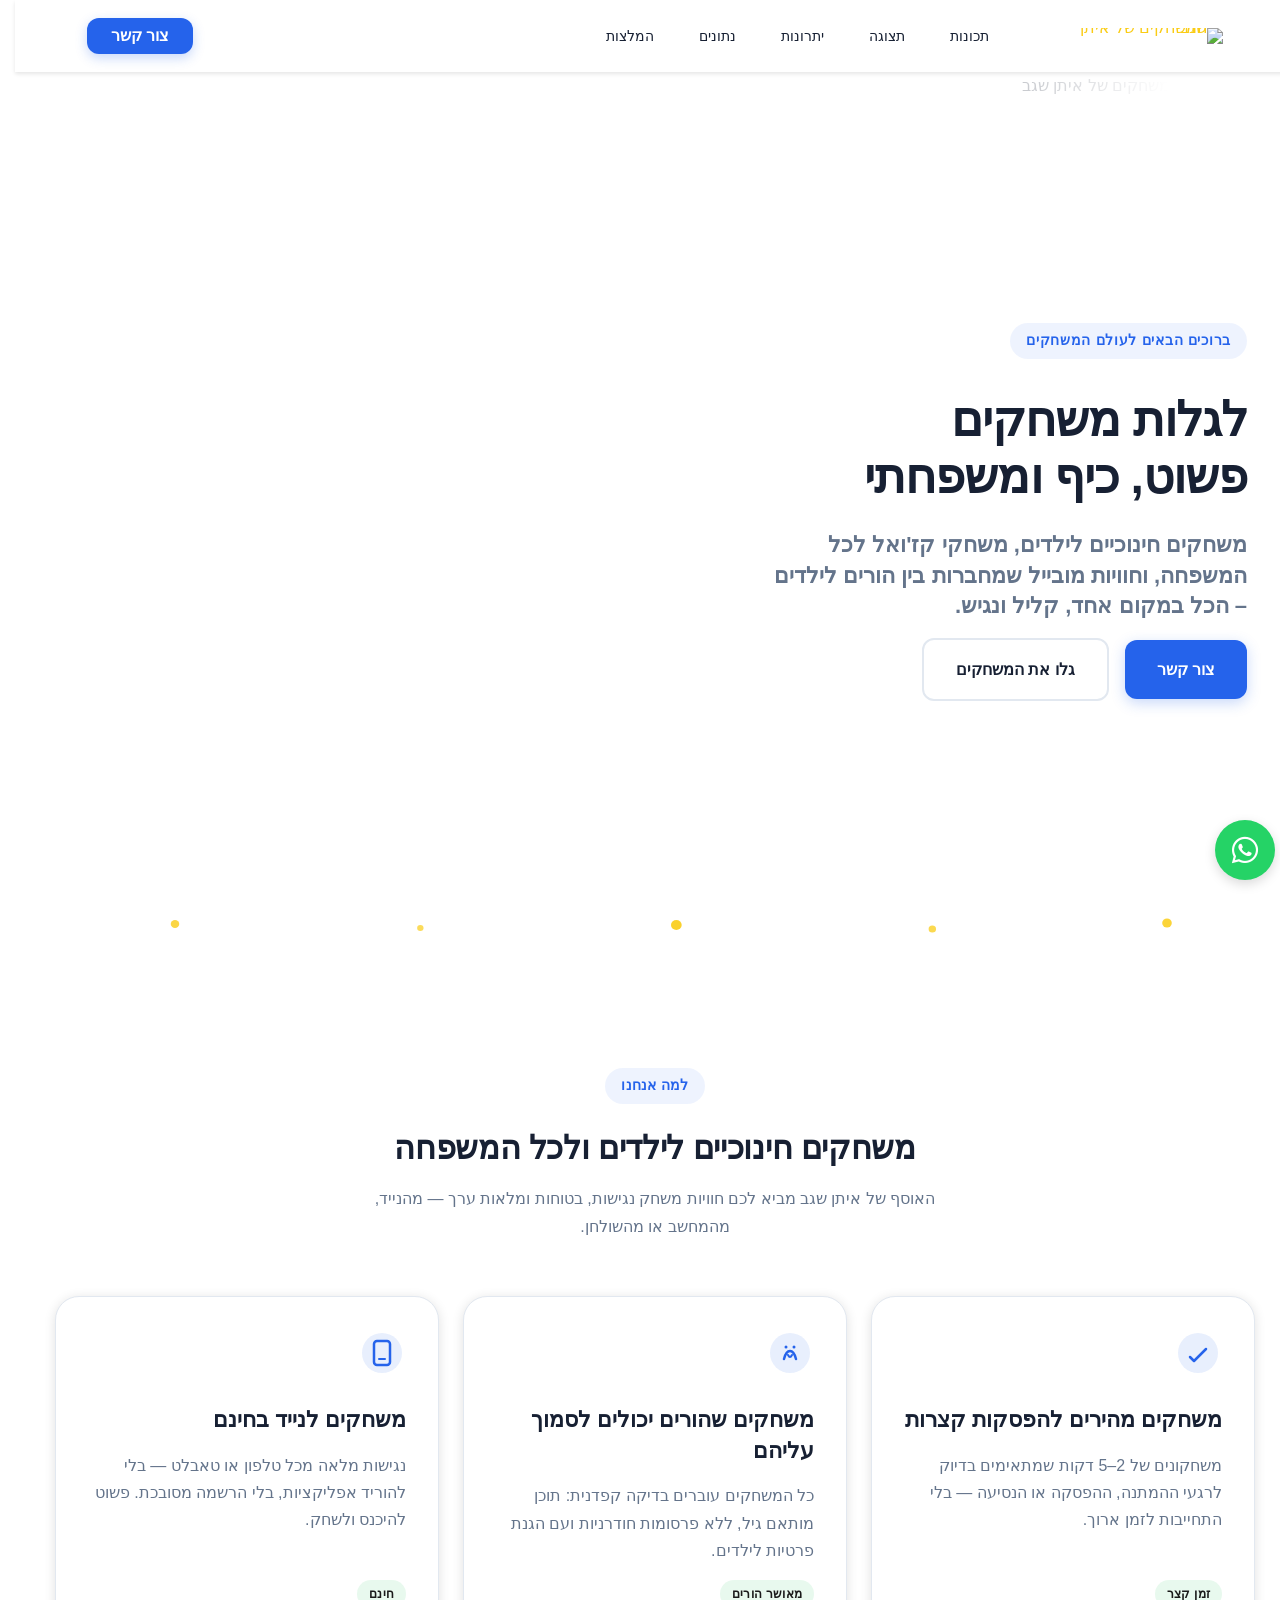
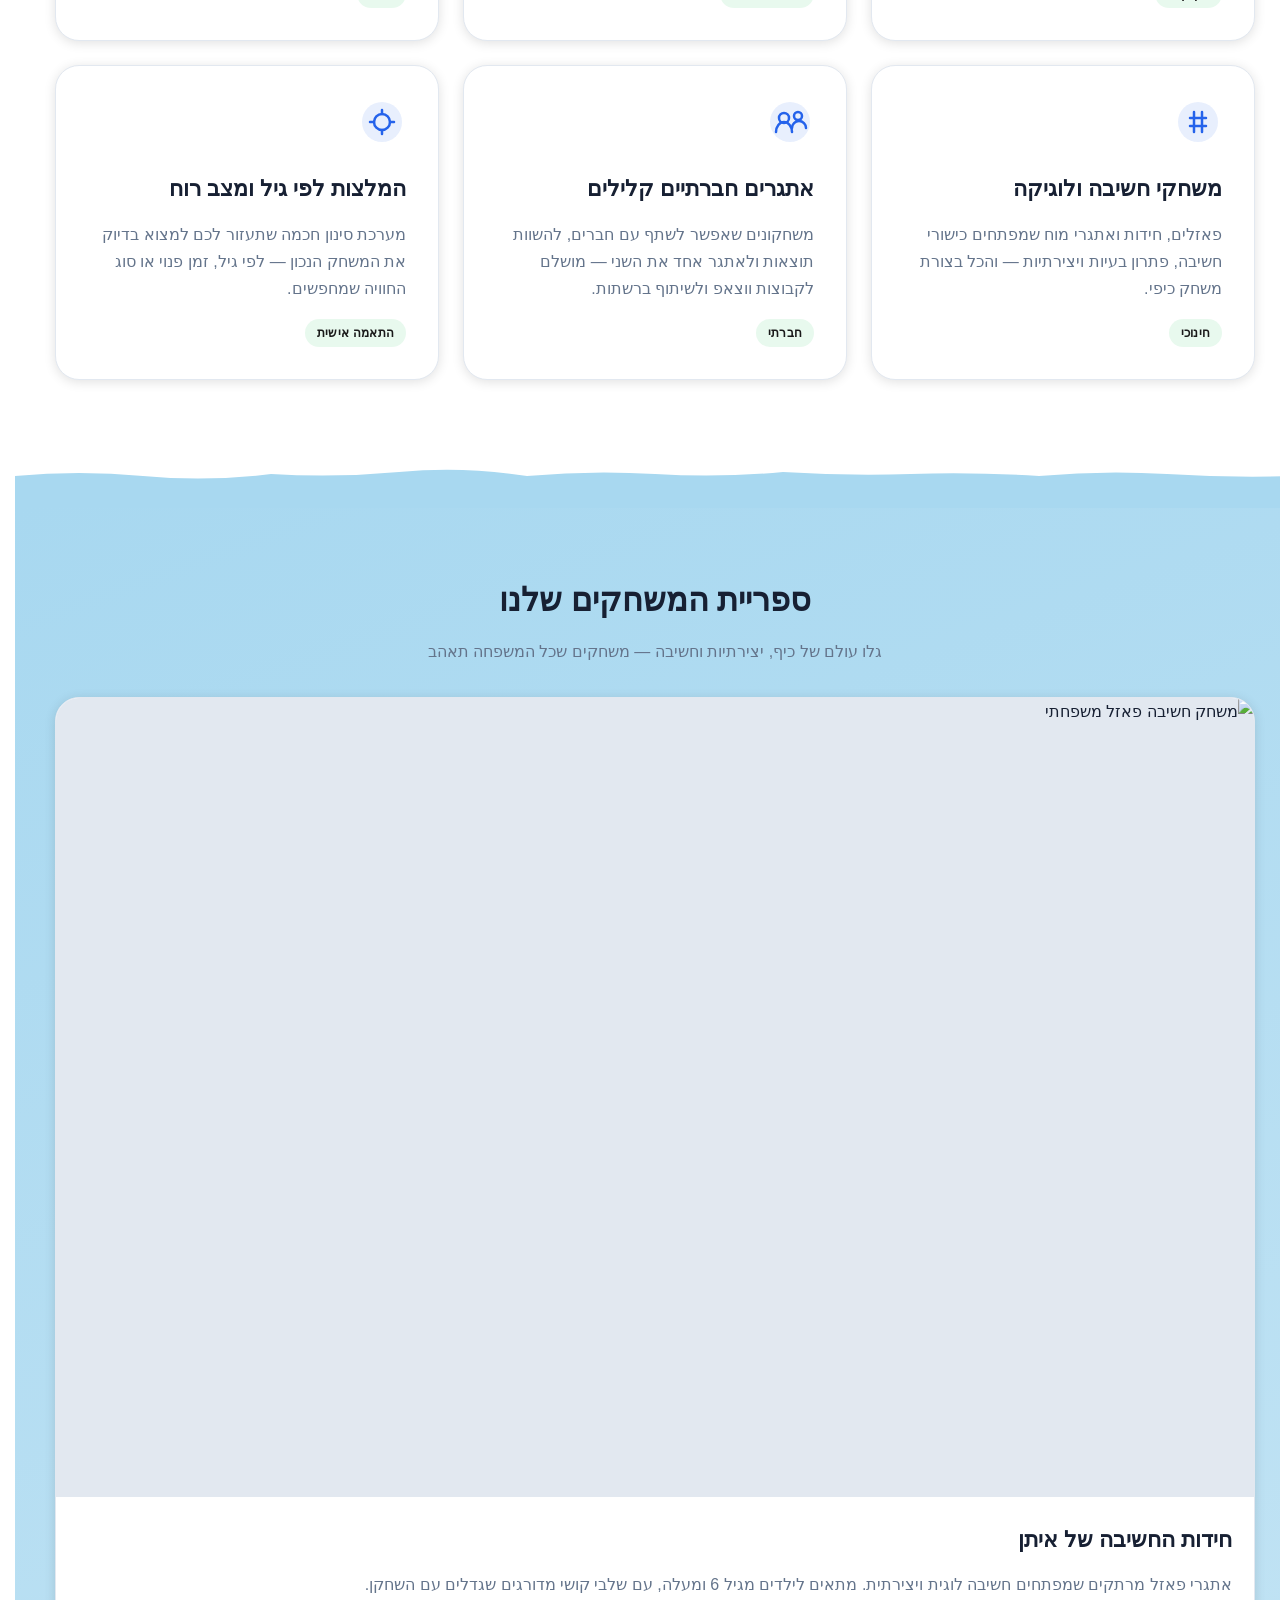
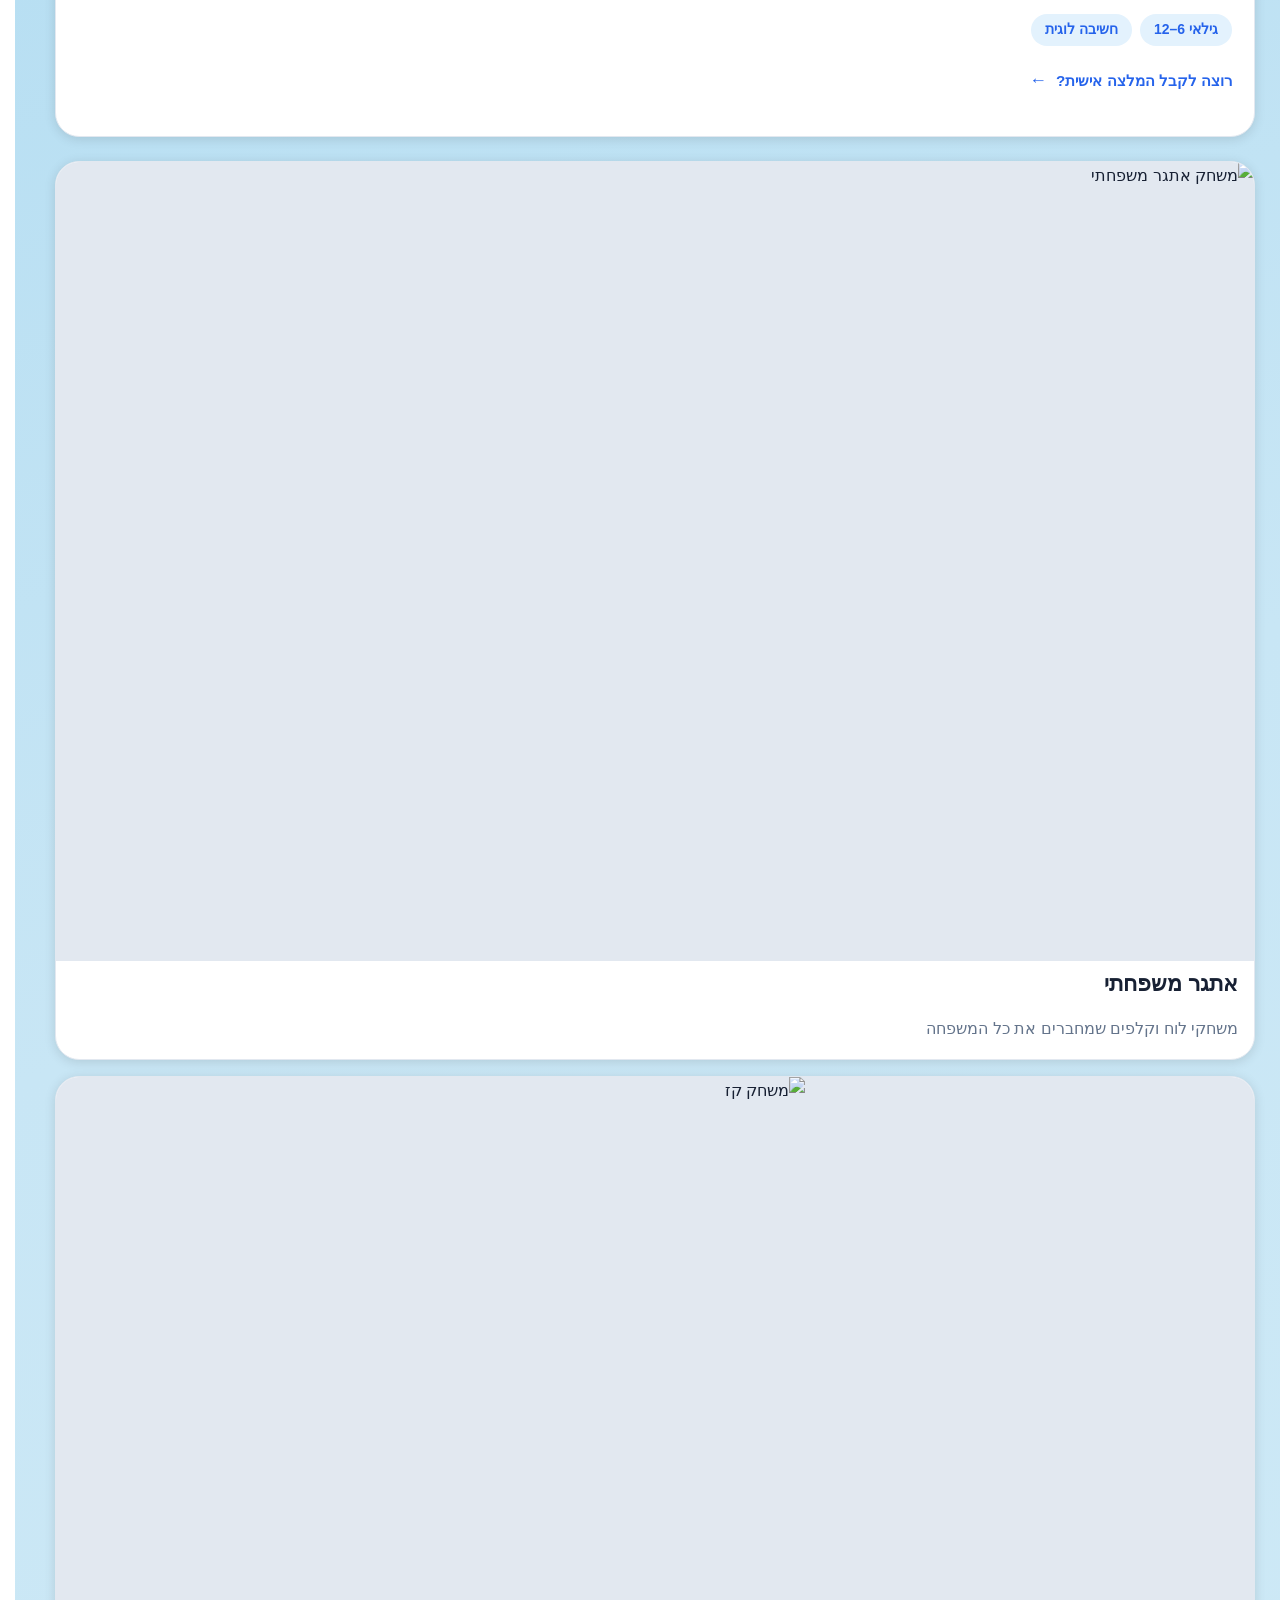
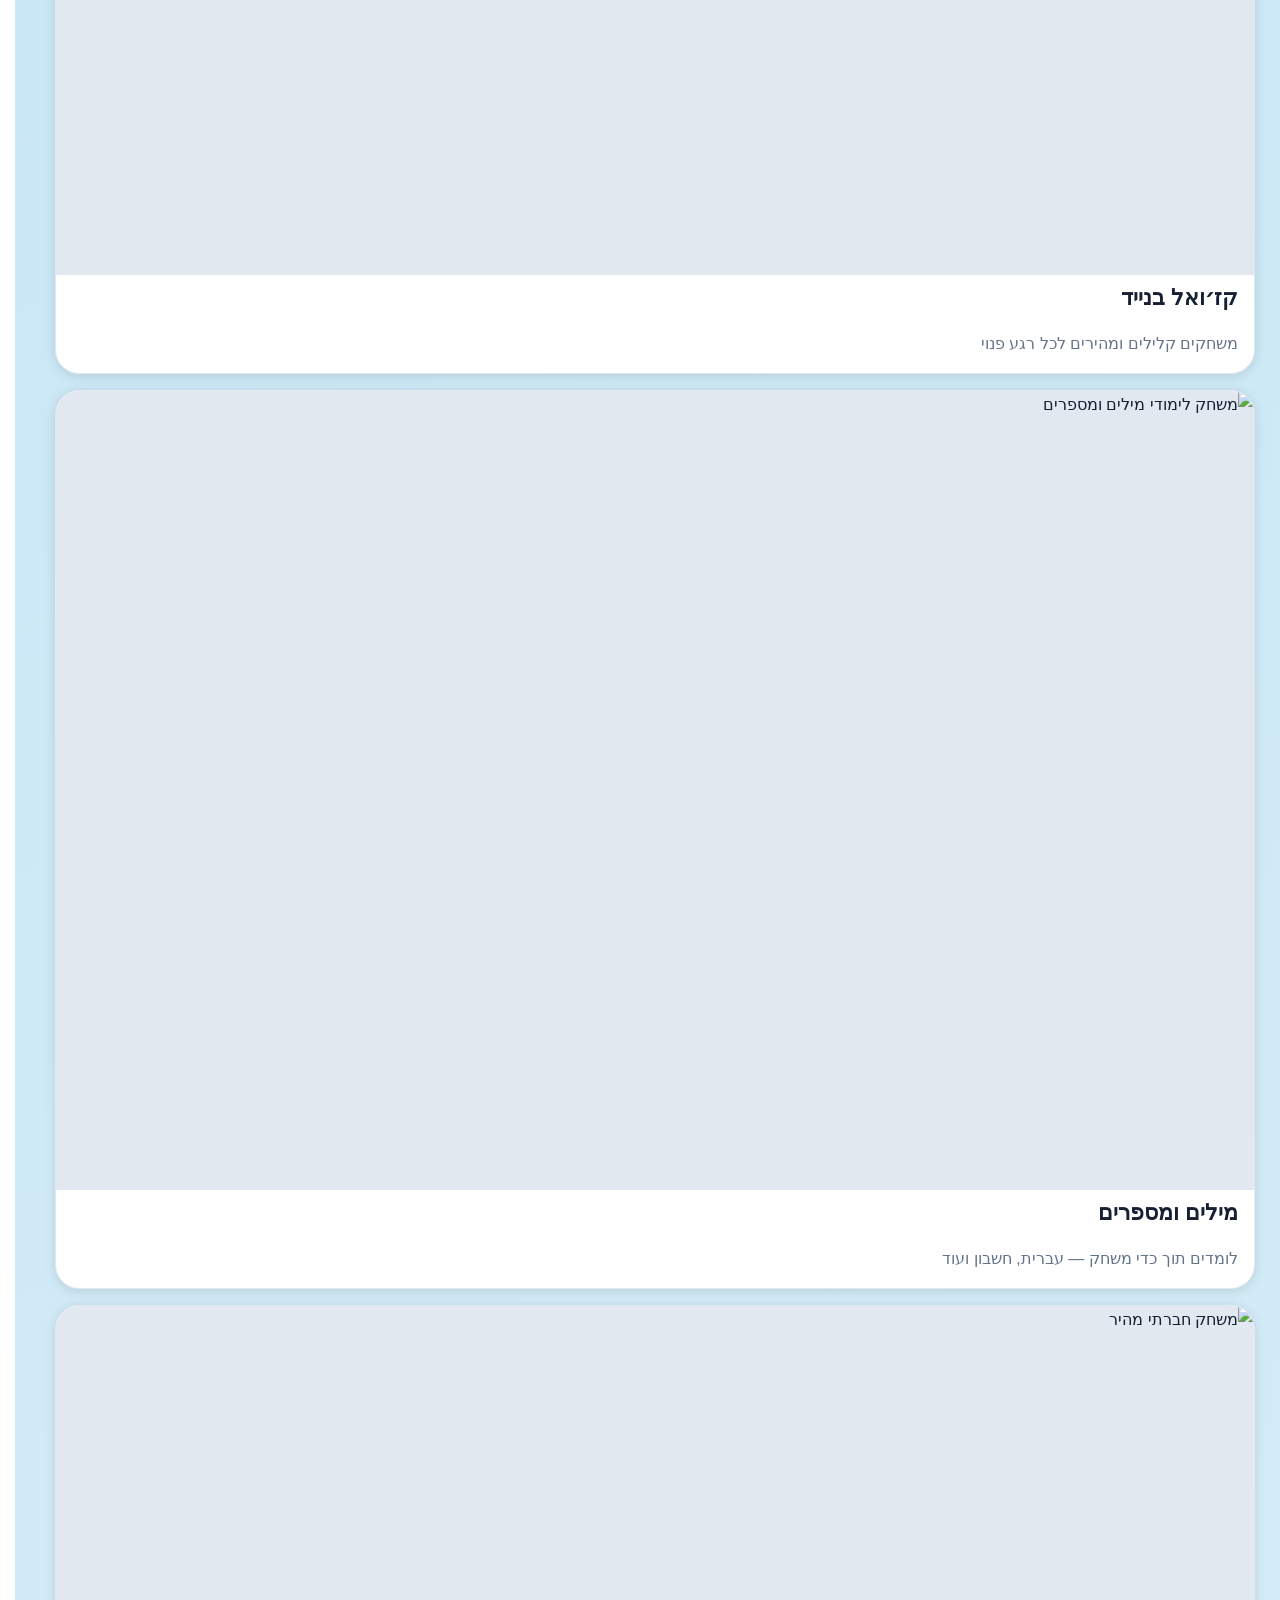
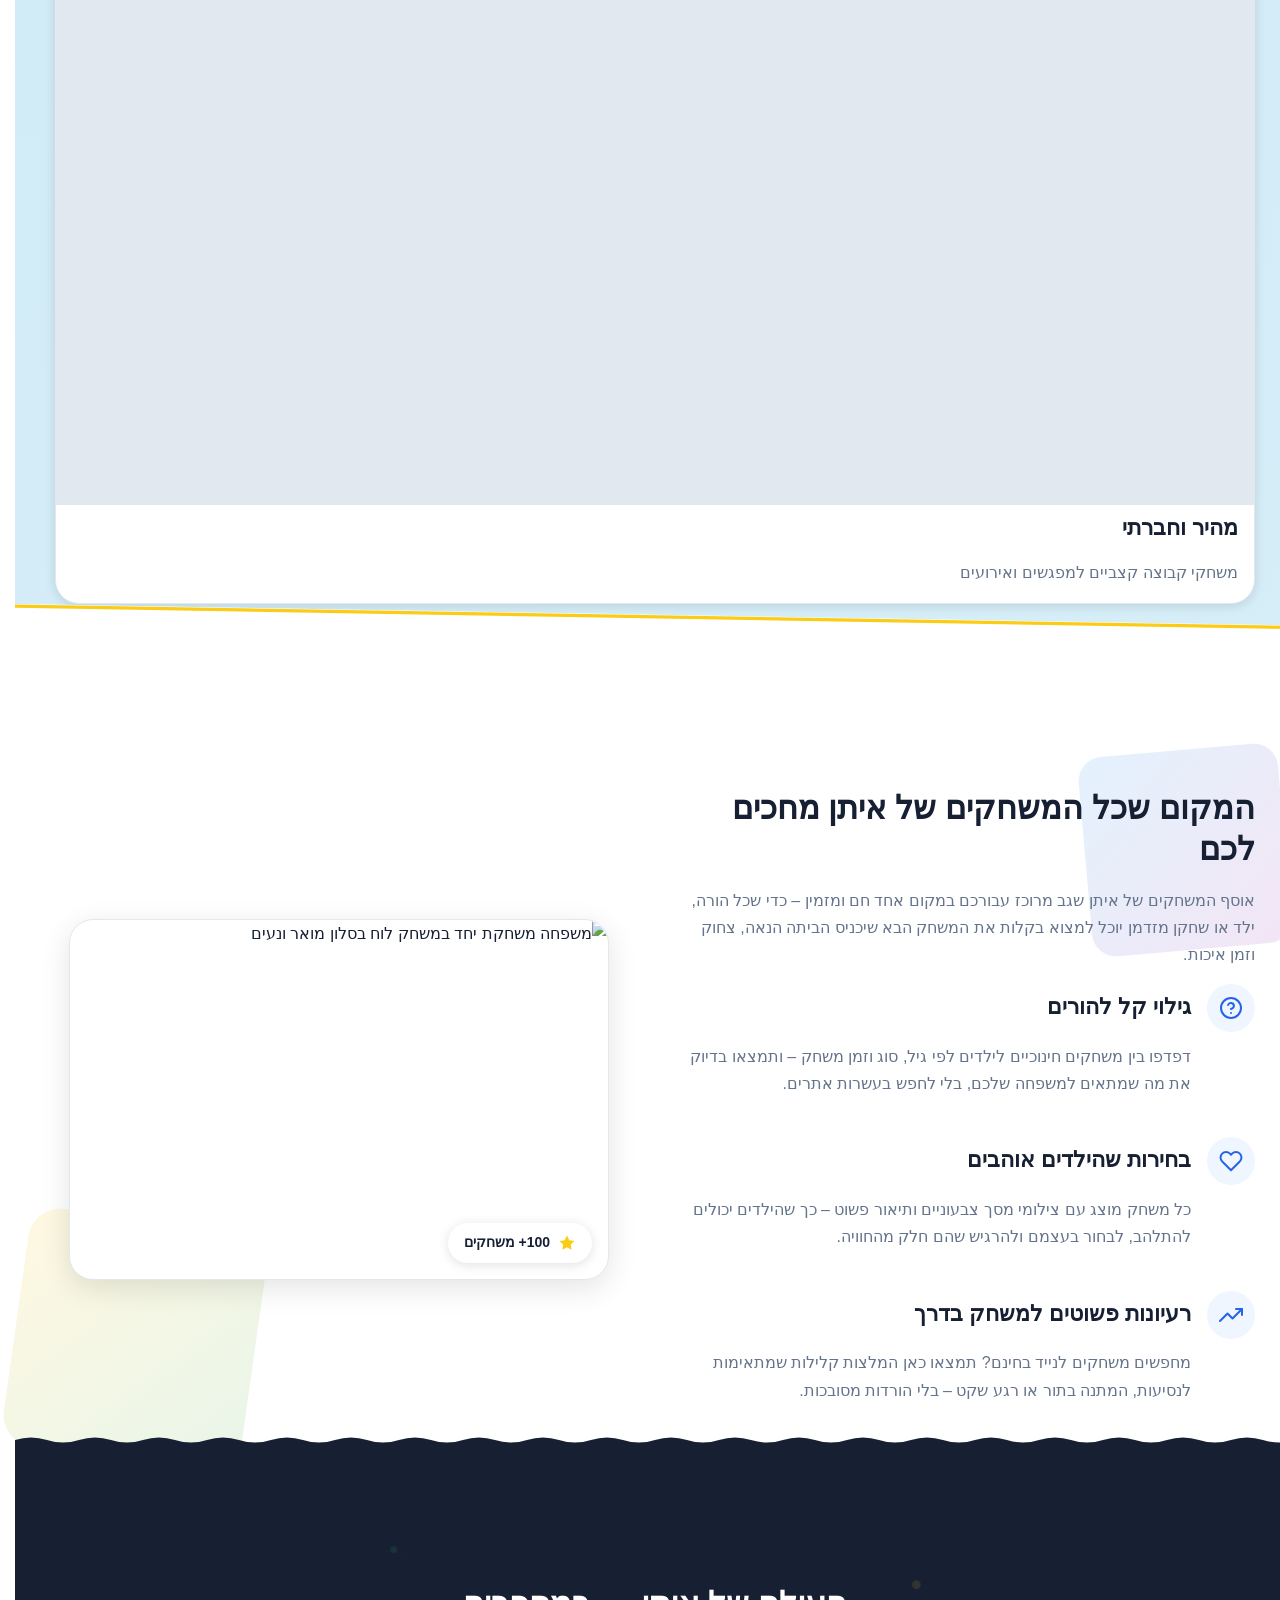
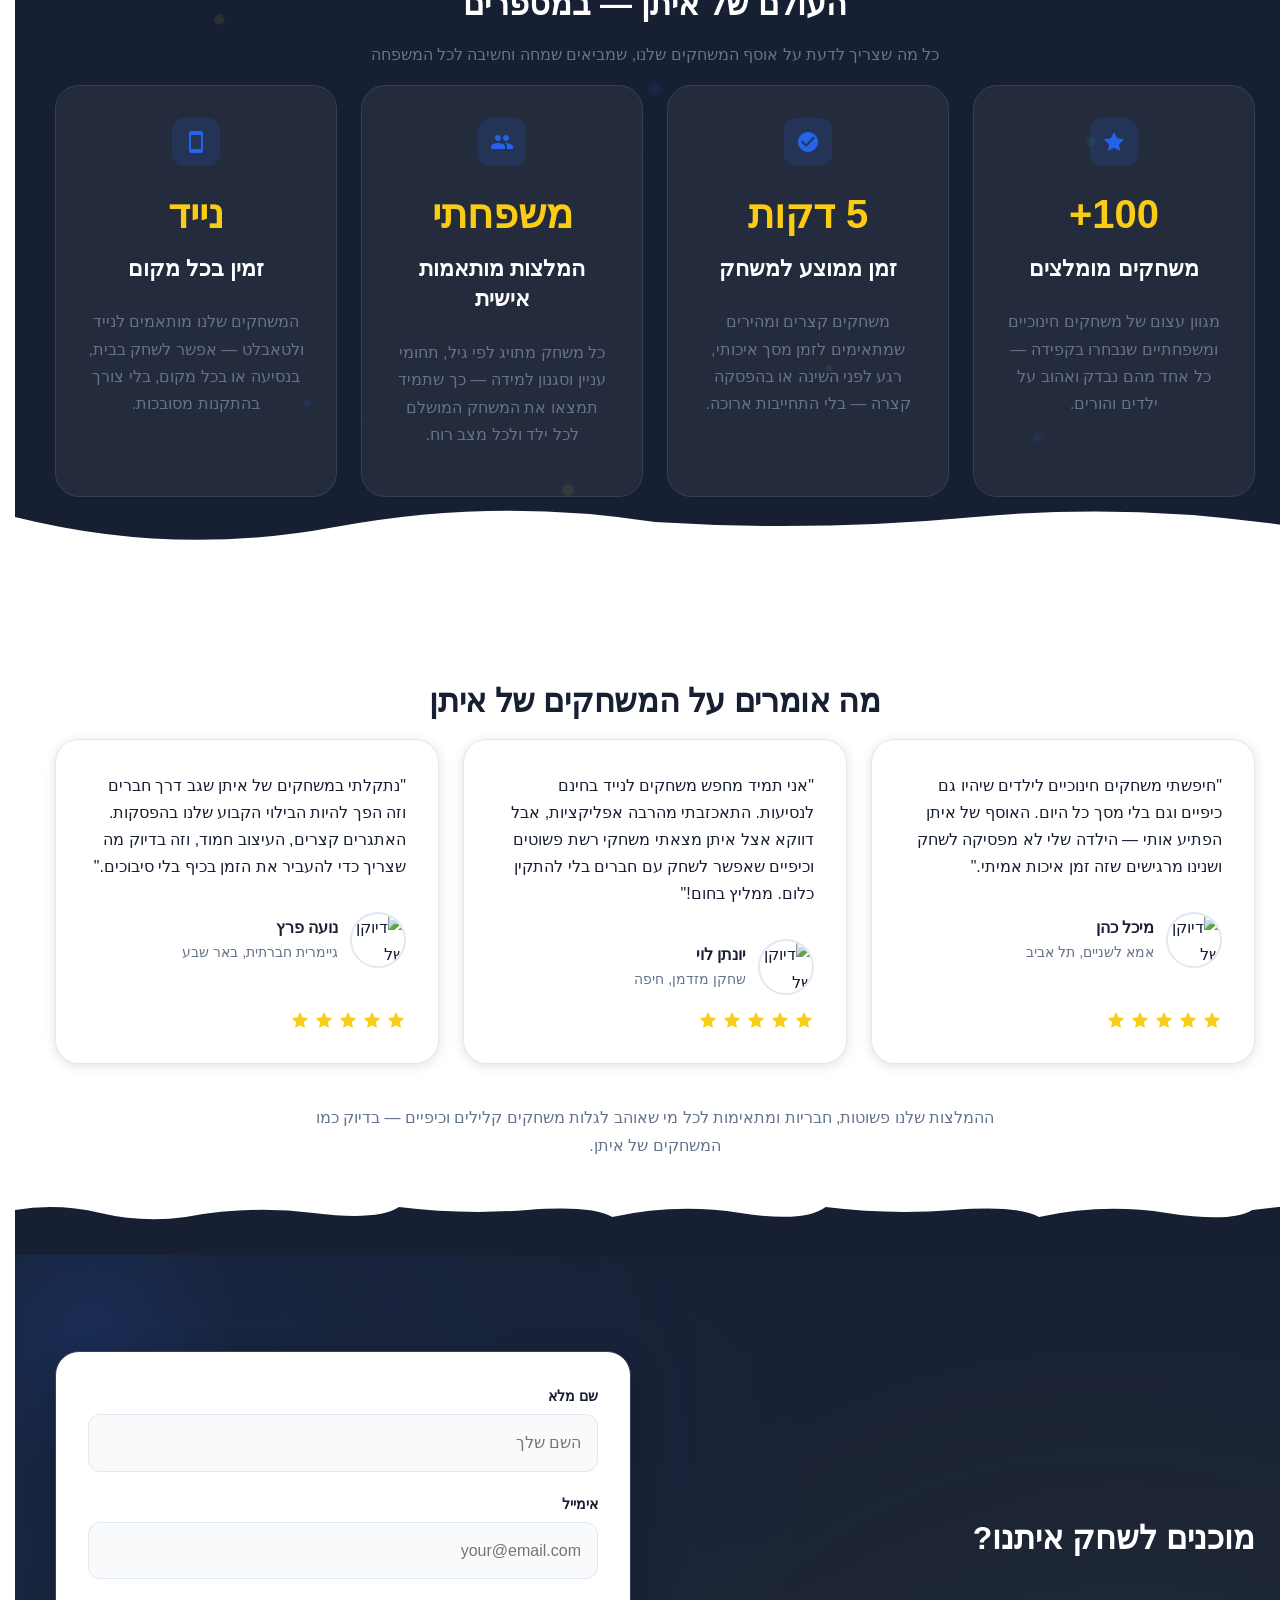
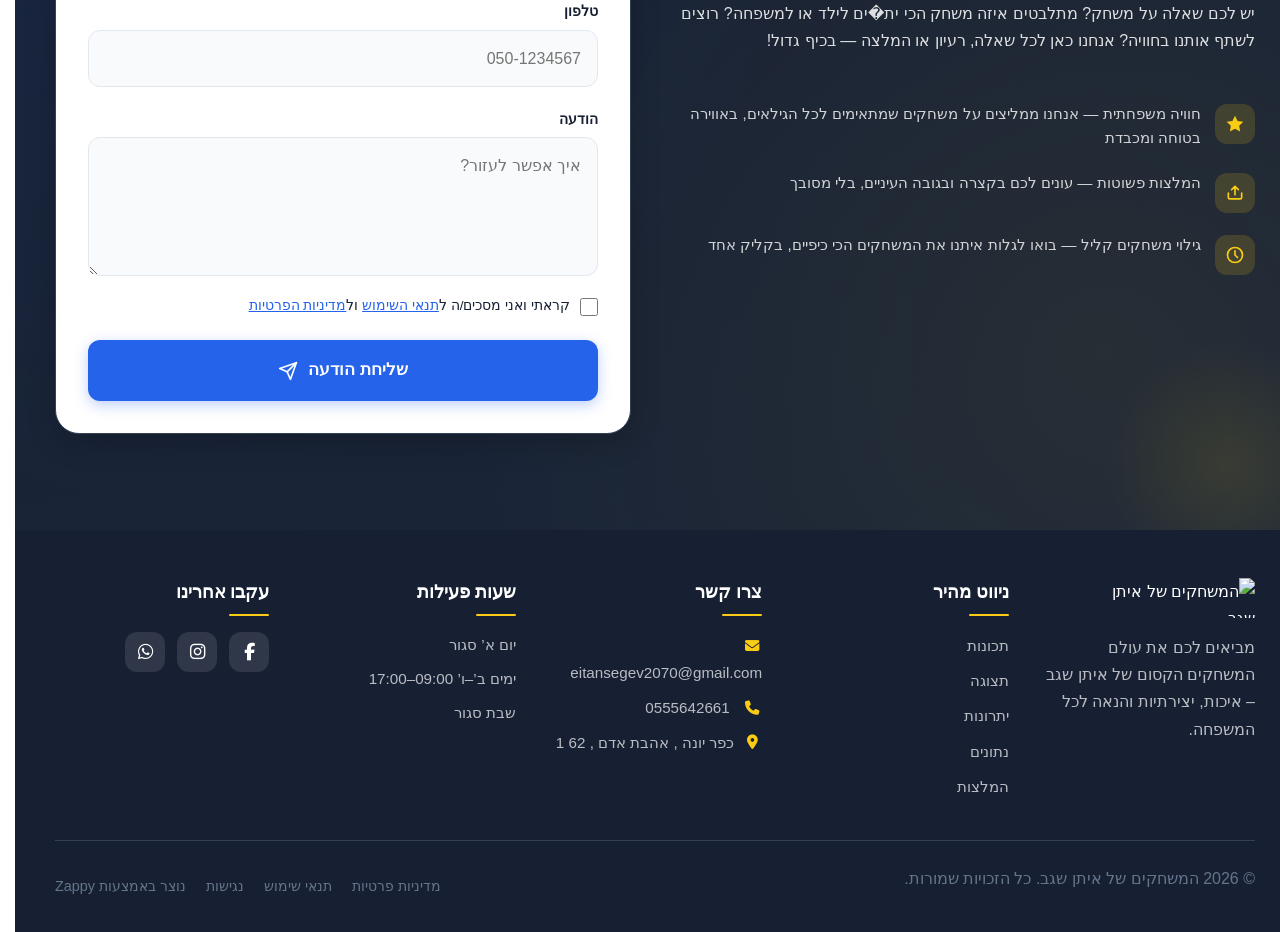
==== commit ff19516b: "Background sync: Progressive GitHub Sync" ====
--- a/index.html
+++ b/index.html
@@ -228,35 +228,7 @@
     <meta name="twitter:card" content="summary_large_image">
     <meta name="twitter:title" content="גלו את עולם המשחקים החינוכיים — המשחקים של איתן שגב">
     <meta name="twitter:description" content="הכניסו את הילדים לעולם קסום של משחקים חינוכיים לילדים ומשחקי לוח למשפחה שמפתחים חשיבה ויצירתיות. הצטרפו לאיתן שגב לחוויה בלתי נשכחת!">
-    <meta property="og:type" content="website">
-  <meta property="og:locale" content="he_IL">
-  
-  
-  
-  
-  
-  <link rel="stylesheet" href="https://cdnjs.cloudflare.com/ajax/libs/font-awesome/6.4.0/css/all.min.css">
-  <style>
-    .skip-link { position: absolute; top: 0; left: 0; transform: translateY(-200%); padding: 12px 18px; background: var(--bg-dark, #1a1a1a); color: var(--text-light, #fff); font-weight: 600; border-radius: 0 0 8px 0; z-index: 10000; }
-    .skip-link:focus { transform: none; outline: 2px solid var(--ring, #fff); outline-offset: 2px; }
-    :focus-visible { outline: 2px solid var(--ring, currentColor); outline-offset: 3px; }
-  </style>
-
-
-  
-    <!-- Favicons -->
-    <link rel="icon" type="image/x-icon" href="/assets/favicon.ico">
-    <link rel="icon" type="image/png" sizes="16x16" href="/assets/favicon-16x16.png">
-    <link rel="icon" type="image/png" sizes="32x32" href="/assets/favicon-32x32.png">
-    <link rel="icon" type="image/png" sizes="48x48" href="/assets/favicon-48x48.png">
-    <link rel="icon" type="image/png" sizes="192x192" href="/assets/favicon-192x192.png">
-    <link rel="icon" type="image/png" sizes="512x512" href="/assets/favicon-512x512.png">
-    <link rel="apple-touch-icon" href="/assets/apple-touch-icon.png">
-    <!-- Cookie Consent -->
-    <link rel="stylesheet" href="https://cdn.jsdelivr.net/npm/vanilla-cookieconsent@3/dist/cookieconsent.css">
-    <script src="https://cdn.jsdelivr.net/npm/vanilla-cookieconsent@3/dist/cookieconsent.umd.js"></script>
-    <!-- Mickidum Accessibility Toolbar -->
-    <script src="https://cdn.jsdelivr.net/gh/mickidum/acc_toolbar/acctoolbar/acctoolbar.min.js"></script>
+    
     <link rel="stylesheet" href="/styles.css">
     <script>window.ZAPPY_WEBSITE_ID = "2c0c2017-15a7-45fa-8657-84c7f6a9f8ad"; window.ZAPPY_API_BASE = "https://api.zappy5.com";</script>
 
@@ -348,6 +320,44 @@
     </style>
 </head>
 <body>
+<meta charset="UTF-8">
+  <meta name="viewport" content="width=device-width, initial-scale=1.0">
+  <title>גלו את עולם המשחקים החינוכיים — המשחקים של איתן שגב</title>
+  <meta name="description" content="הכניסו את הילדים לעולם קסום של משחקים חינוכיים לילדים ומשחקי לוח למשפחה שמפתחים חשיבה ויצירתיות. הצטרפו לאיתן שגב לחוויה בלתי נשכחת!">
+  <meta name="keywords" content="משחקים חינוכיים לילדים, משחקי לוח למשפחה, המשחקים של איתן שגב, משחקים לנייד בחינם, משחקי חשיבה לילדים">
+  <meta name="robots" content="index, follow">
+  
+  <meta property="og:title" content="גלו את עולם המשחקים החינוכיים — המשחקים של איתן שגב">
+  <meta property="og:description" content="הכניסו את הילדים לעולם קסום של משחקים חינוכיים לילדים ומשחקי לוח למשפחה שמפתחים חשיבה ויצירתיות. הצטרפו לאיתן שגב לחוויה בלתי נשכחת!">
+  <meta property="og:type" content="website">
+  <meta property="og:locale" content="he_IL">
+  
+  <meta name="twitter:card" content="summary_large_image">
+  <meta name="twitter:title" content="גלו את עולם המשחקים החינוכיים — המשחקים של איתן שגב">
+  <meta name="twitter:description" content="הכניסו את הילדים לעולם קסום של משחקים חינוכיים לילדים ומשחקי לוח למשפחה שמפתחים חשיבה ויצירתיות. הצטרפו לאיתן שגב לחוויה בלתי נשכחת!">
+  <link rel="stylesheet" href="/styles.css">
+  <link rel="stylesheet" href="https://cdnjs.cloudflare.com/ajax/libs/font-awesome/6.4.0/css/all.min.css">
+  <style>
+    .skip-link { position: absolute; top: 0; left: 0; transform: translateY(-200%); padding: 12px 18px; background: var(--bg-dark, #1a1a1a); color: var(--text-light, #fff); font-weight: 600; border-radius: 0 0 8px 0; z-index: 10000; }
+    .skip-link:focus { transform: none; outline: 2px solid var(--ring, #fff); outline-offset: 2px; }
+    :focus-visible { outline: 2px solid var(--ring, currentColor); outline-offset: 3px; }
+  </style>
+
+
+  
+    <!-- Favicons -->
+    <link rel="icon" type="image/x-icon" href="/assets/favicon.ico">
+    <link rel="icon" type="image/png" sizes="16x16" href="/assets/favicon-16x16.png">
+    <link rel="icon" type="image/png" sizes="32x32" href="/assets/favicon-32x32.png">
+    <link rel="icon" type="image/png" sizes="48x48" href="/assets/favicon-48x48.png">
+    <link rel="icon" type="image/png" sizes="192x192" href="/assets/favicon-192x192.png">
+    <link rel="icon" type="image/png" sizes="512x512" href="/assets/favicon-512x512.png">
+    <link rel="apple-touch-icon" href="/assets/apple-touch-icon.png">
+    <!-- Cookie Consent -->
+    <link rel="stylesheet" href="https://cdn.jsdelivr.net/npm/vanilla-cookieconsent@3/dist/cookieconsent.css">
+    <script src="https://cdn.jsdelivr.net/npm/vanilla-cookieconsent@3/dist/cookieconsent.umd.js"></script>
+    <!-- Mickidum Accessibility Toolbar -->
+    <script src="https://cdn.jsdelivr.net/gh/mickidum/acc_toolbar/acctoolbar/acctoolbar.min.js"></script>
 <a class="skip-link" href="#main">דלג לתוכן הראשי</a>
   <nav class="navbar" dir="rtl">
   <!-- Mobile buttons: MUST be direct children of .navbar (outside nav-container) -->
@@ -360,7 +370,7 @@
     </svg>
   </button>
   
-  <button class="phone-header-btn" data-phone="[business_phone]" aria-label="Call">
+  <button class="phone-header-btn" data-phone="0555642661" aria-label="Call">
     <svg width="20" height="20" viewBox="0 0 24 24" fill="currentColor">
       <path d="M22 16.92v3a2 2 0 0 1-2.18 2 19.79 19.79 0 0 1-8.63-3.07 19.5 19.5 0 0 1-6-6 19.79 19.79 0 0 1-3.07-8.67A2 2 0 0 1 4.11 2h3a2 2 0 0 1 2 1.72 12.84 12.84 0 0 0 .7 2.81 2 2 0 0 1-.45 2.11L8.09 9.91a16 16 0 0 0 6 6l1.27-1.27a2 2 0 0 1 2.11-.45 12.84 12.84 0 0 0 2.81.7A2 2 0 0 1 22 16.92z"></path>
     </svg>
@@ -820,7 +830,7 @@
         const phoneLinks = document.querySelectorAll('a[href^="tel:"]');
         const phoneNumber = phoneLinks.length > 0 
           ? phoneLinks[0].getAttribute('href').replace('tel:', '')
-          : '[business_phone]';
+          : '0555642661';
         
         window.location.href = 'tel:' + phoneNumber;
         console.log('[Navbar] Phone button clicked');
@@ -981,7 +991,7 @@
       <!-- Large Featured Card (START side = Right in RTL) -->
       <article class="index-showcase-section__featured-card" data-grid-item-index="0">
         <div class="index-showcase-section__featured-thumbnail">
-          <img loading="lazy" decoding="async" data-placeholder="index-showcase-image-1" data-context="A bright, colorful flat illustration of a puzzle game board with interlocking pieces, stars, and a happy family playing together, clean vector style, soft pastel colors" width="600" height="400" src="/assets/site-index-showcase-image-1.webp" alt="משחק חשיבה פאזל משפחתי" data-element-type="image" data-element-id="img-1783314122750-ukdl38mkt" style="">
+          <img loading="lazy" decoding="async" data-placeholder="index-showcase-image-1" data-context="A bright, colorful flat illustration of a puzzle game board with interlocking pieces, stars, and a happy family playing together, clean vector style, soft pastel colors" width="600" height="400" src="/assets/site-index-showcase-image-1.webp" alt="משחק חשיבה פאזל משפחתי" data-element-type="image" data-element-id="img-1783314122750-ukdl38mkt" >
         </div>
         <div class="index-showcase-section__featured-content">
           <h3 class="index-showcase-section__featured-title">חידות החשיבה של איתן</h3>
@@ -1003,7 +1013,7 @@
         <!-- Card 1 -->
         <article class="index-showcase-section__small-card">
           <div class="index-showcase-section__small-thumbnail">
-            <img loading="lazy" decoding="async" data-placeholder="index-showcase-image-2" data-context="Flat design illustration of a colorful family board game with dice, cards, and smiling characters around a table, clean vector art, warm tones" width="300" height="200" src="/assets/site-index-showcase-image-2.webp" alt="משחק אתגר משפחתי" data-element-type="image" data-element-id="img-1783314122750-a4tbt85uq" style="">
+            <img loading="lazy" decoding="async" data-placeholder="index-showcase-image-2" data-context="Flat design illustration of a colorful family board game with dice, cards, and smiling characters around a table, clean vector art, warm tones" width="300" height="200" src="/assets/site-index-showcase-image-2.webp" alt="משחק אתגר משפחתי" data-element-type="image" data-element-id="img-1783314122750-a4tbt85uq" >
           </div>
           <h3 class="index-showcase-section__small-title">אתגר משפחתי</h3>
           <p class="index-showcase-section__small-benefit">משחקי לוח וקלפים שמחברים את כל המשפחה</p>
@@ -1021,7 +1031,7 @@
         <!-- Card 3 -->
         <article class="index-showcase-section__small-card">
           <div class="index-showcase-section__small-thumbnail">
-            <img loading="lazy" decoding="async" data-placeholder="index-showcase-image-4" data-context="Educational game illustration with numbers, letters, and a cheerful book character, bright primary colors, clean vector style suitable for children" width="300" height="200" src="/assets/site-index-showcase-image-4.webp" alt="משחק לימודי מילים ומספרים" data-element-type="image" data-element-id="img-1783314122751-iz6dfmyik" style="">
+            <img loading="lazy" decoding="async" data-placeholder="index-showcase-image-4" data-context="Educational game illustration with numbers, letters, and a cheerful book character, bright primary colors, clean vector style suitable for children" width="300" height="200" src="/assets/site-index-showcase-image-4.webp" alt="משחק לימודי מילים ומספרים" data-element-type="image" data-element-id="img-1783314122751-iz6dfmyik" >
           </div>
           <h3 class="index-showcase-section__small-title">מילים ומספרים</h3>
           <p class="index-showcase-section__small-benefit">לומדים תוך כדי משחק — עברית, חשבון ועוד</p>
@@ -1030,7 +1040,7 @@
         <!-- Card 4 -->
         <article class="index-showcase-section__small-card">
           <div class="index-showcase-section__small-thumbnail">
-            <img loading="lazy" decoding="async" data-placeholder="index-showcase-image-5" data-context="Social party game illustration with multiple players laughing, speech bubbles, and colorful icons, energetic and friendly flat design" width="300" height="200" src="/assets/site-index-showcase-image-5.webp" alt="משחק חברתי מהיר" data-element-type="image" data-element-id="img-1783314122751-8ta0gcjhm" style="">
+            <img loading="lazy" decoding="async" data-placeholder="index-showcase-image-5" data-context="Social party game illustration with multiple players laughing, speech bubbles, and colorful icons, energetic and friendly flat design" width="300" height="200" src="/assets/site-index-showcase-image-5.webp" alt="משחק חברתי מהיר" data-element-type="image" data-element-id="img-1783314122751-8ta0gcjhm" >
           </div>
           <h3 class="index-showcase-section__small-title">מהיר וחברתי</h3>
           <p class="index-showcase-section__small-benefit">משחקי קבוצה קצביים למפגשים ואירועים</p>
@@ -1399,23 +1409,21 @@
         <ul class="footer-contact">
           <li>
             <span class="contact-icon"><i class="fas fa-envelope"></i></span>
-            <span class="contact-text"><a href="mailto:[business_email]">[business_email]</a></span>
+            <span class="contact-text"><a href="mailto:eitansegev2070@gmail.com">eitansegev2070@gmail.com</a></span>
           </li>
           <li>
             <span class="contact-icon"><i class="fas fa-phone"></i></span>
-            <span class="contact-text"><a href="tel:[business_phone]">[business_phone]</a></span>
+            <span class="contact-text"><a href="tel:0555642661">0555642661</a></span>
           </li>
-          <li><a href="/"><span class="contact-icon"><i class="fas fa-map-marker-alt"></i></span>
-            <span class="contact-text">[business_address]</span></a></li>
+          <li><a href="https://www.google.com/maps/search/?api=1&amp;query=%D7%9B%D7%A4%D7%A8%20%D7%99%D7%95%D7%A0%D7%94%20%2C%20%D7%90%D7%94%D7%91%D7%AA%20%D7%90%D7%93%D7%9D%20%2C%2062%201" target="_blank" rel="noopener noreferrer" style="display:flex;align-items:flex-start;gap:inherit"><span class="contact-icon"><i class="fas fa-map-marker-alt"></i></span>
+            <span class="contact-text">כפר יונה , אהבת אדם , 62 1</span></a></li>
         </ul>
       </div>
       <div class="footer-col footer-hours-col">
         <h4>שעות פעילות</h4>
-        <ul class="footer-hours">
-          <li><a href="/"><span class="hours-day">ימים א'–ה'</span> <span class="hours-time">09:00–18:00</span></a></li>
-          <li><a href="/"><span class="hours-day">יום ו'</span> <span class="hours-time">09:00–13:00</span></a></li>
-          <li><a href="/"><span class="hours-day">שבת</span> <span class="hours-time">סגור</span></a></li>
-        </ul>
+        <ul class="footer-hours"><li><a href="/"><span class="hours-day">יום א’</span> <span class="hours-time">סגור</span></a></li>
+<li><a href="/"><span class="hours-day">ימים ב’–ו’</span> <span class="hours-time">09:00–17:00</span></a></li>
+<li><a href="/"><span class="hours-day">שבת</span> <span class="hours-time">סגור</span></a></li></ul>
       </div>
       <div class="footer-col footer-social-col">
         <h4>עקבו אחרינו</h4>
@@ -1440,11 +1448,13 @@
   </div>
 </footer>
   
-  <a href="https://wa.me/[whatsapp_handle]" class="whatsapp-float" aria-label="WhatsApp">
+  <a href="https://wa.me/0555642661" class="whatsapp-float" aria-label="WhatsApp">
     <i class="fab fa-whatsapp"></i>
   </a>
   
-  <div data-integration="accessibility:toolbar"></div>
+  <script src="/script.js"></script>
+
+    <div data-integration="accessibility:toolbar"></div>
 
     <script src="/script.js"></script>
 
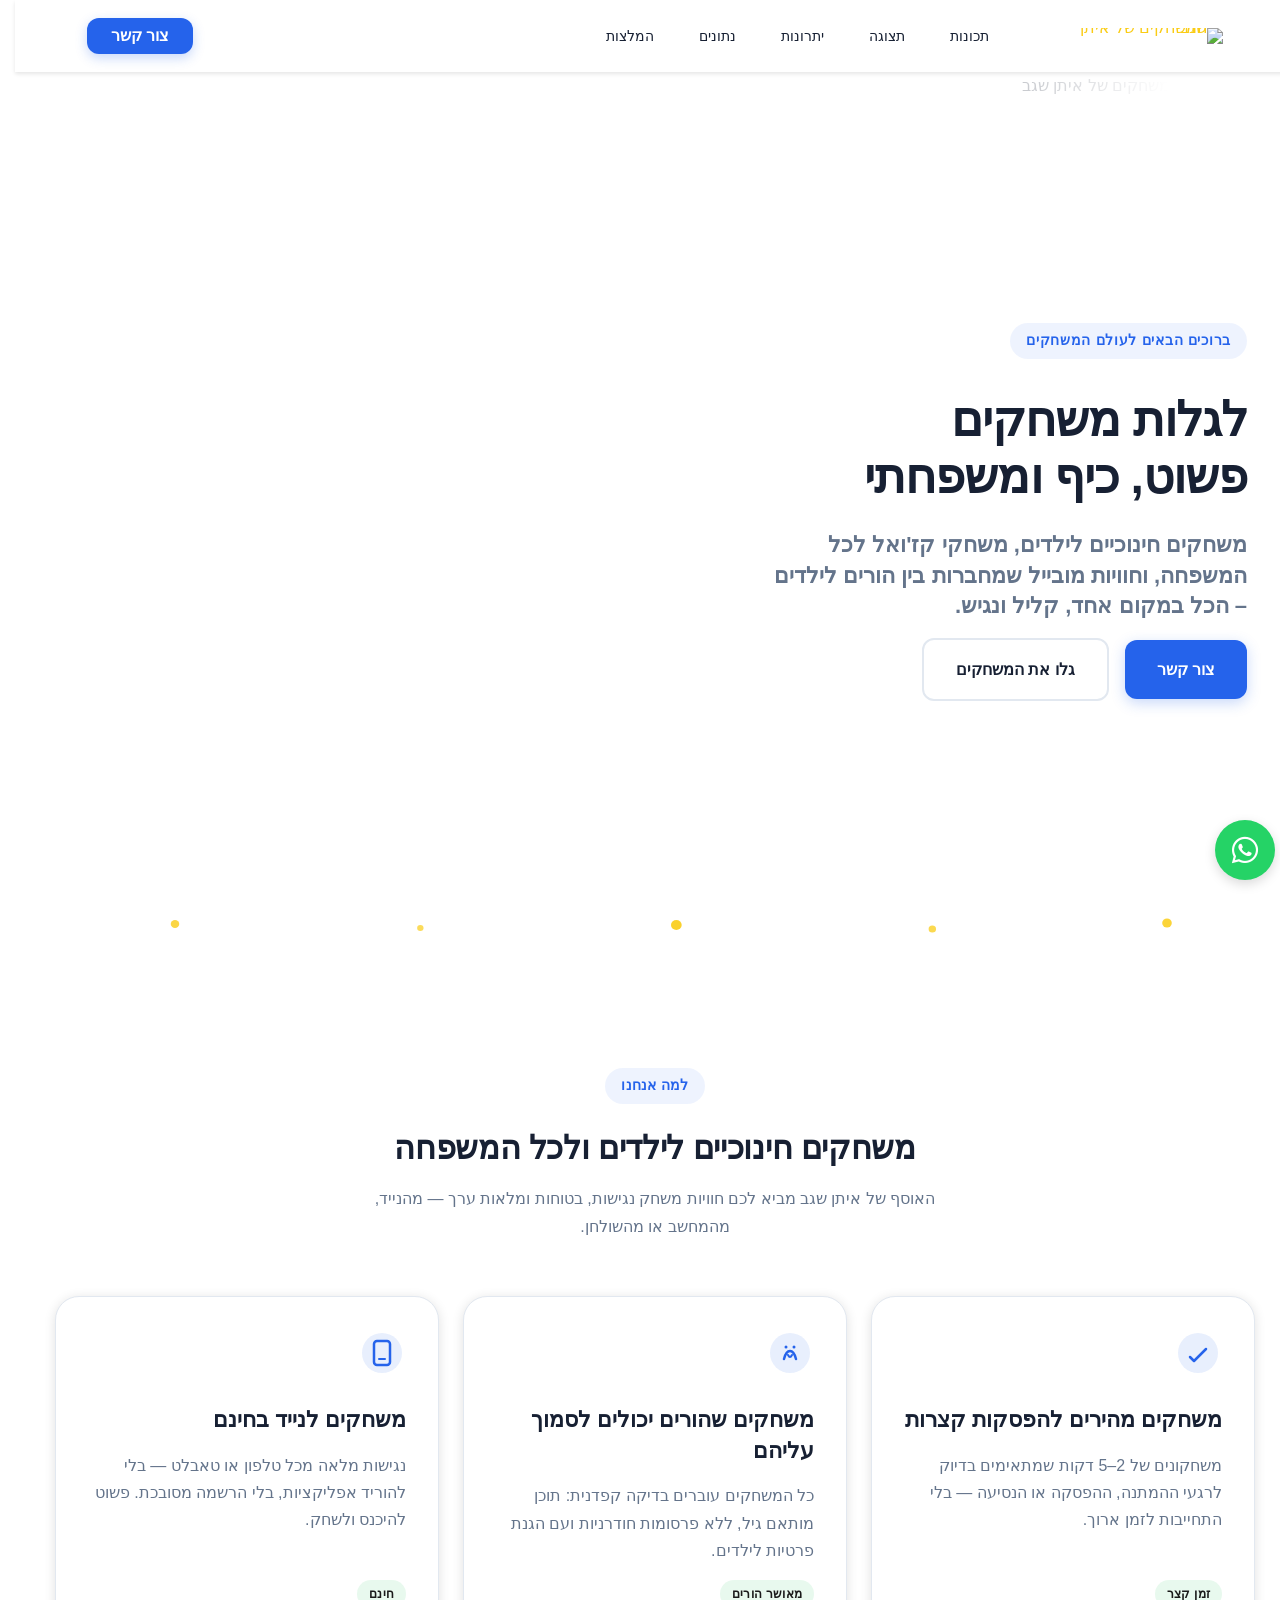
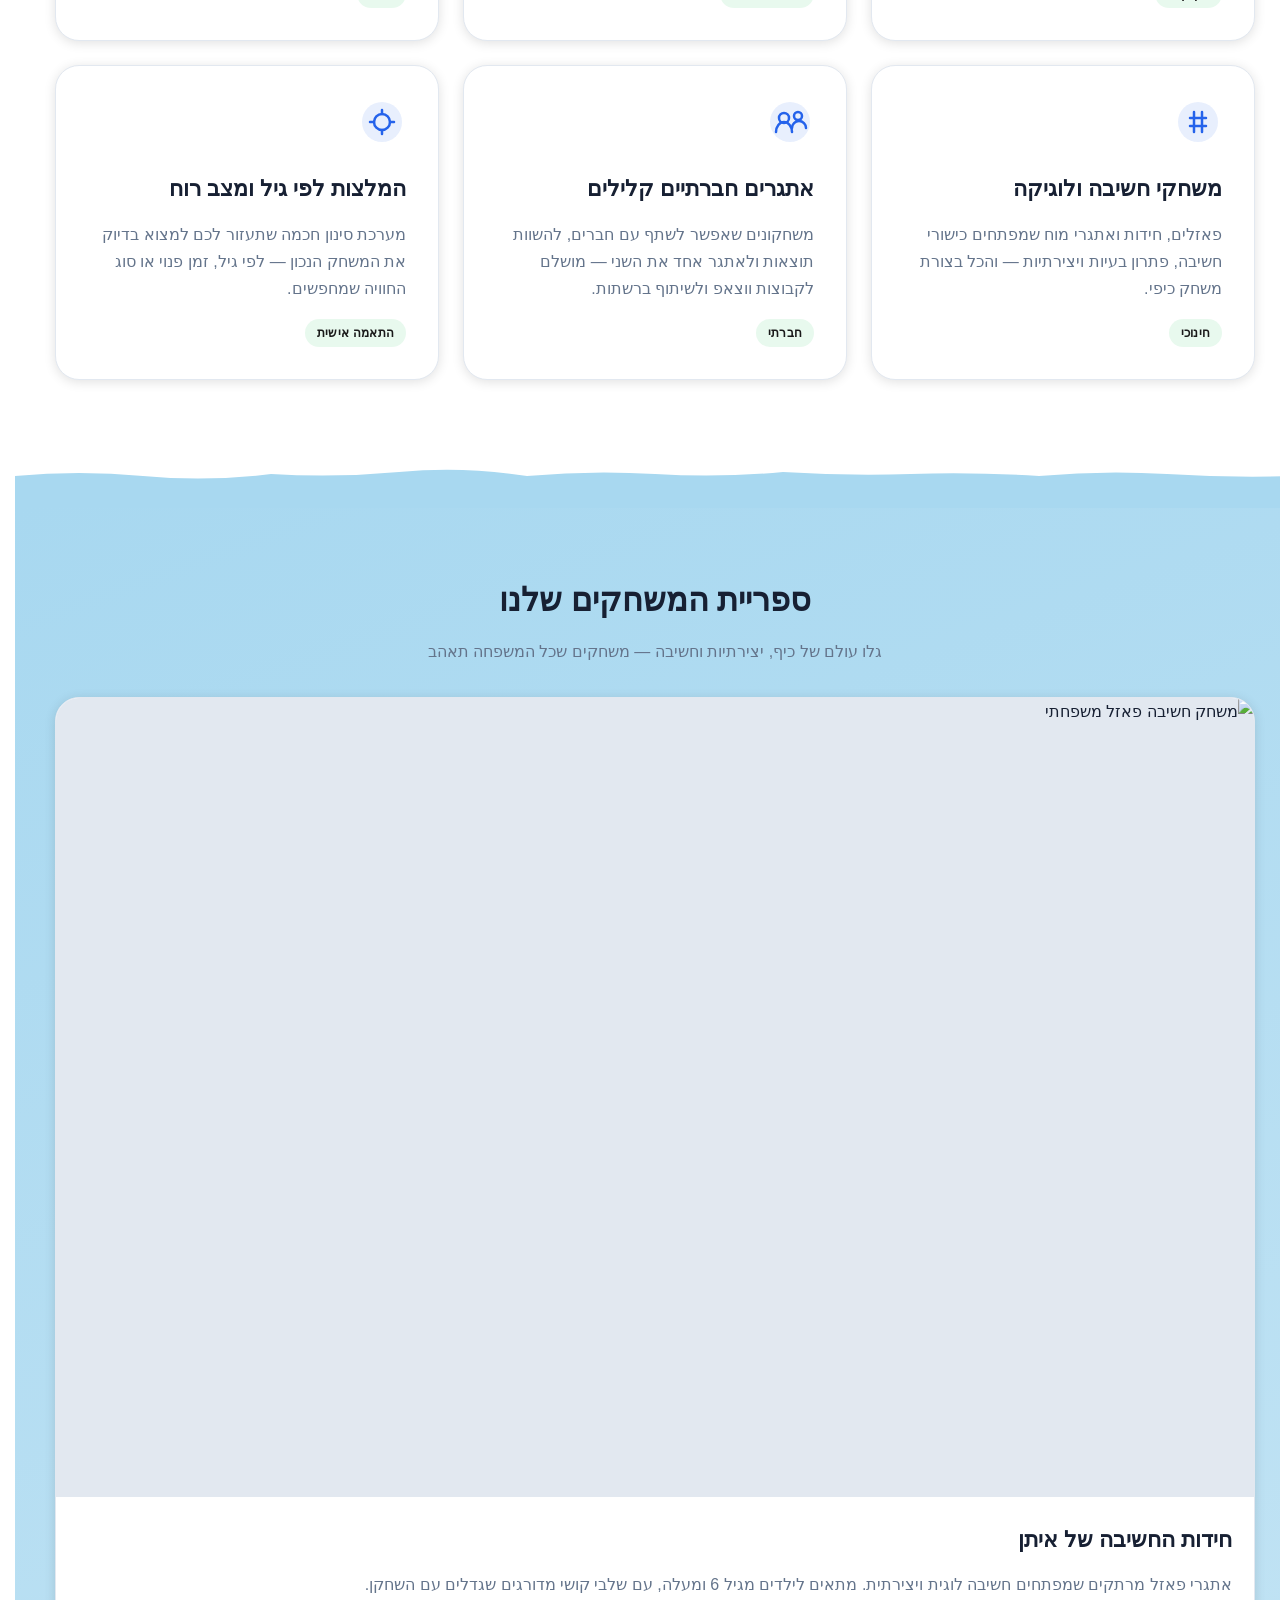
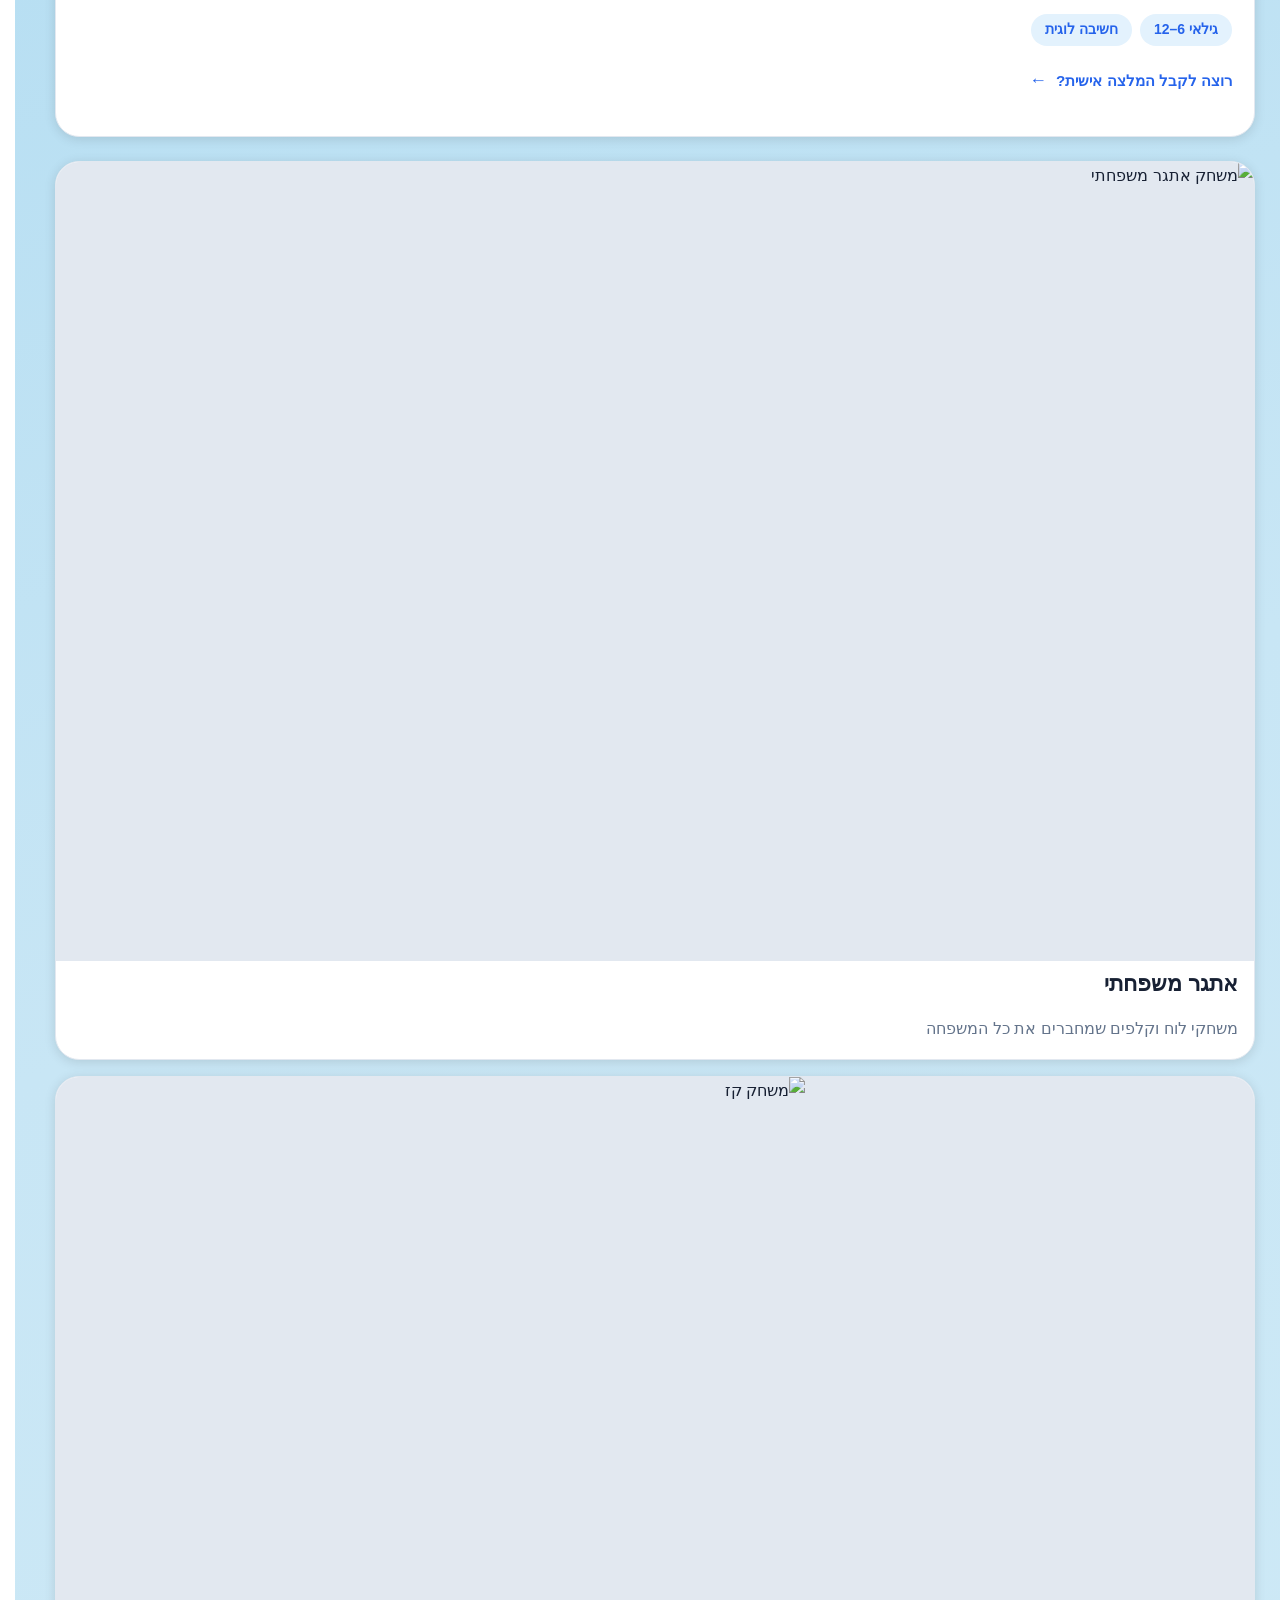
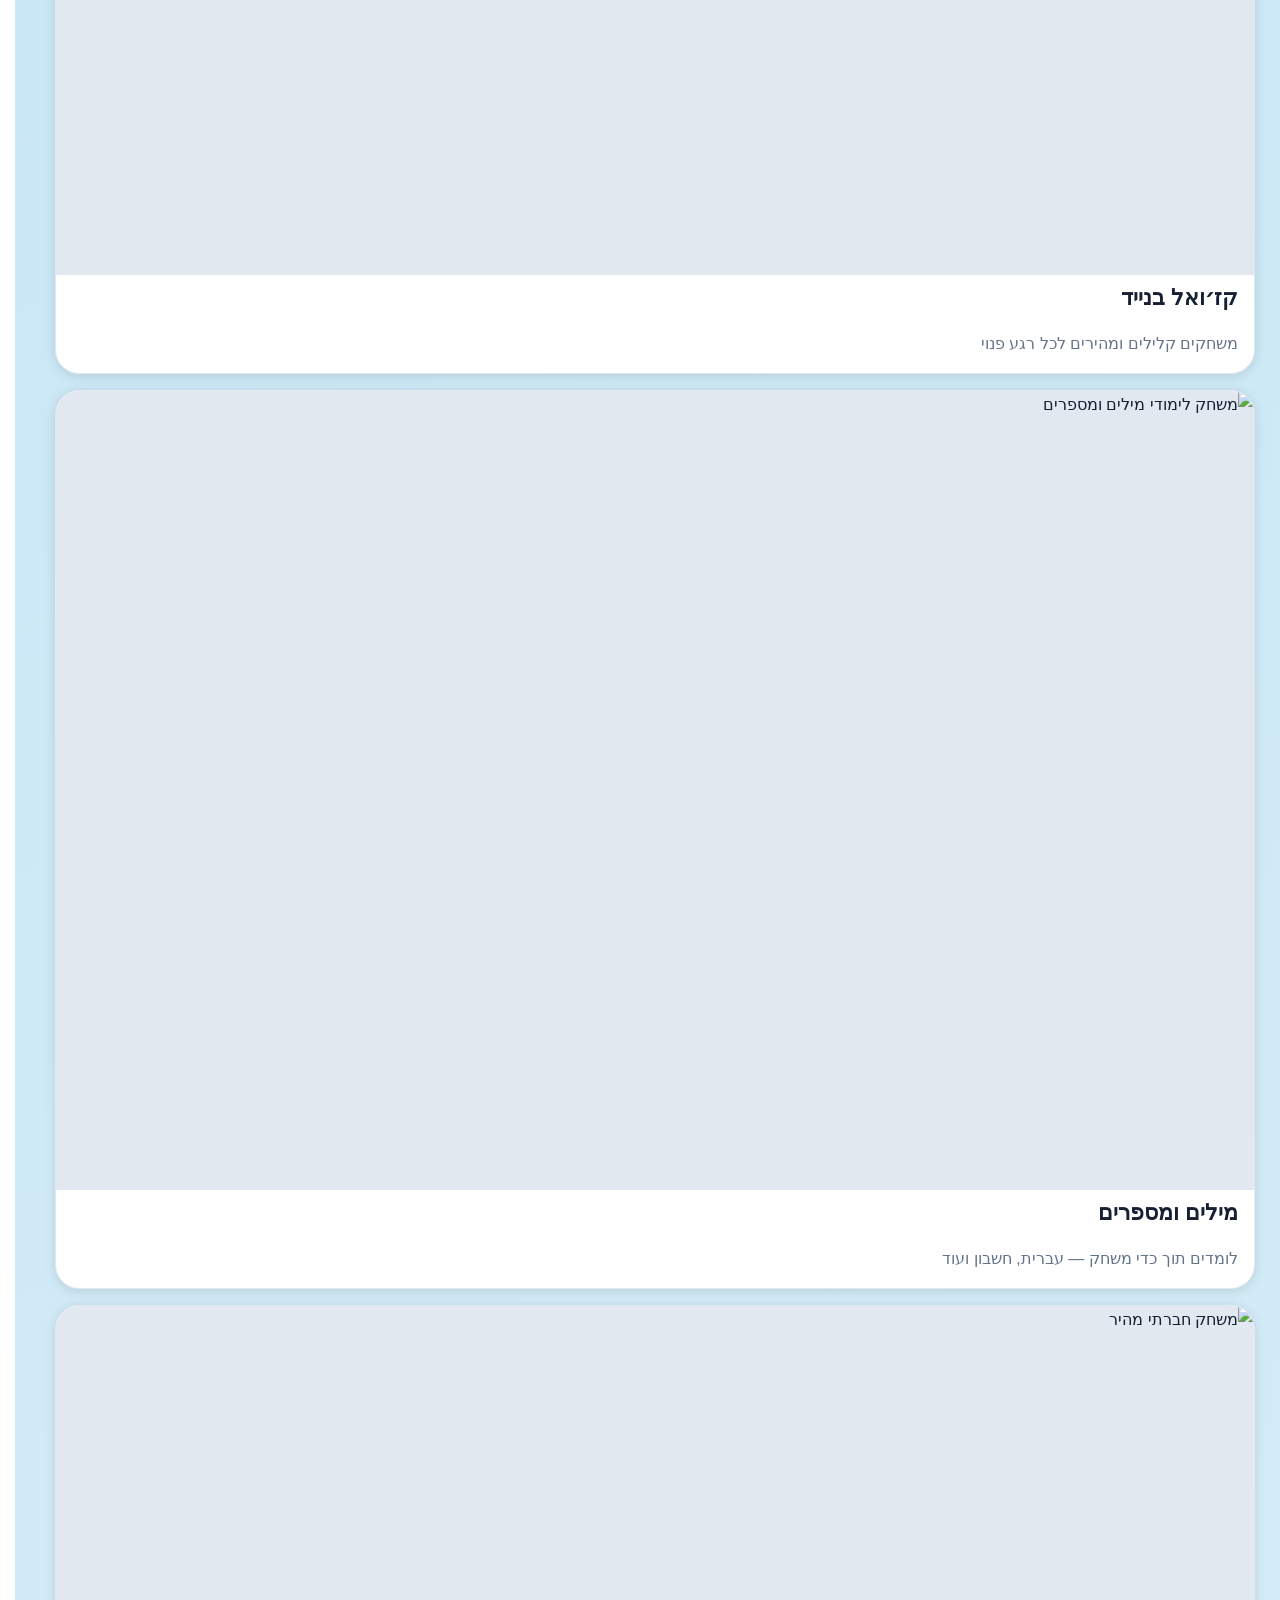
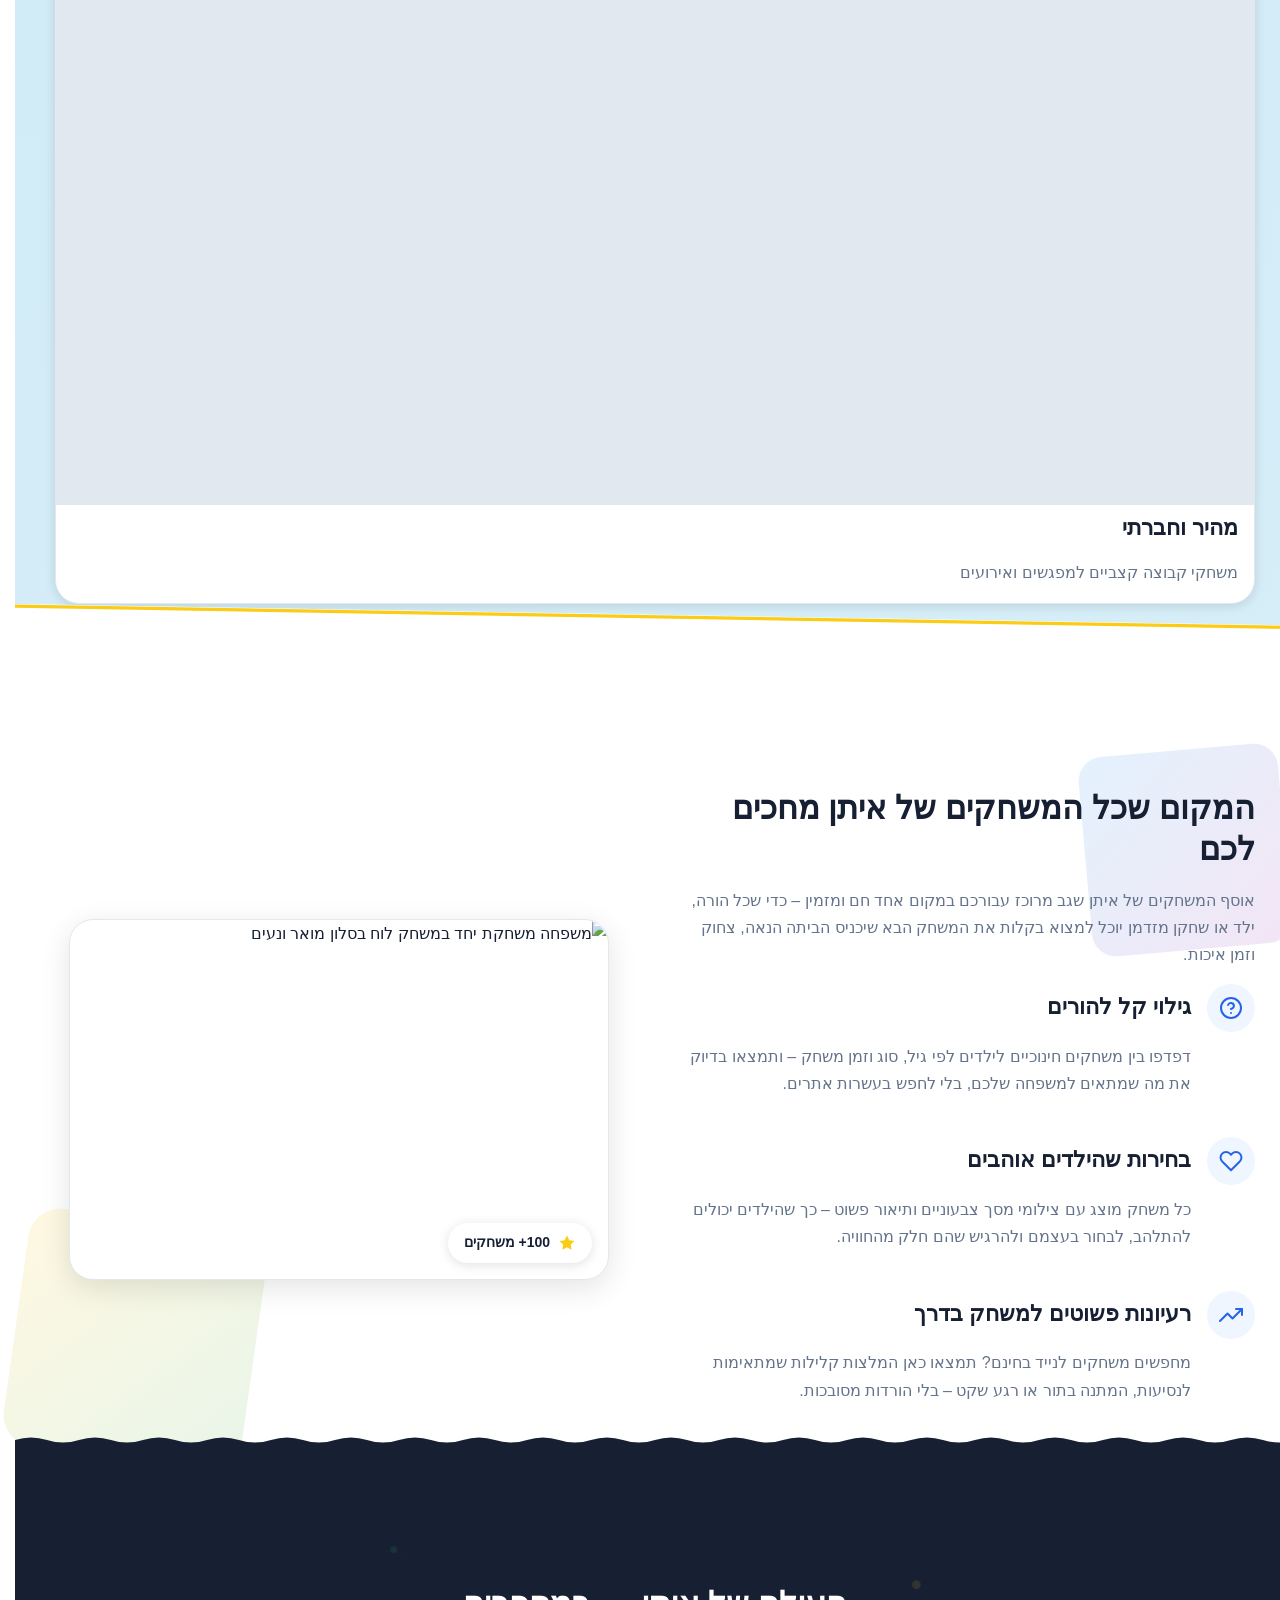
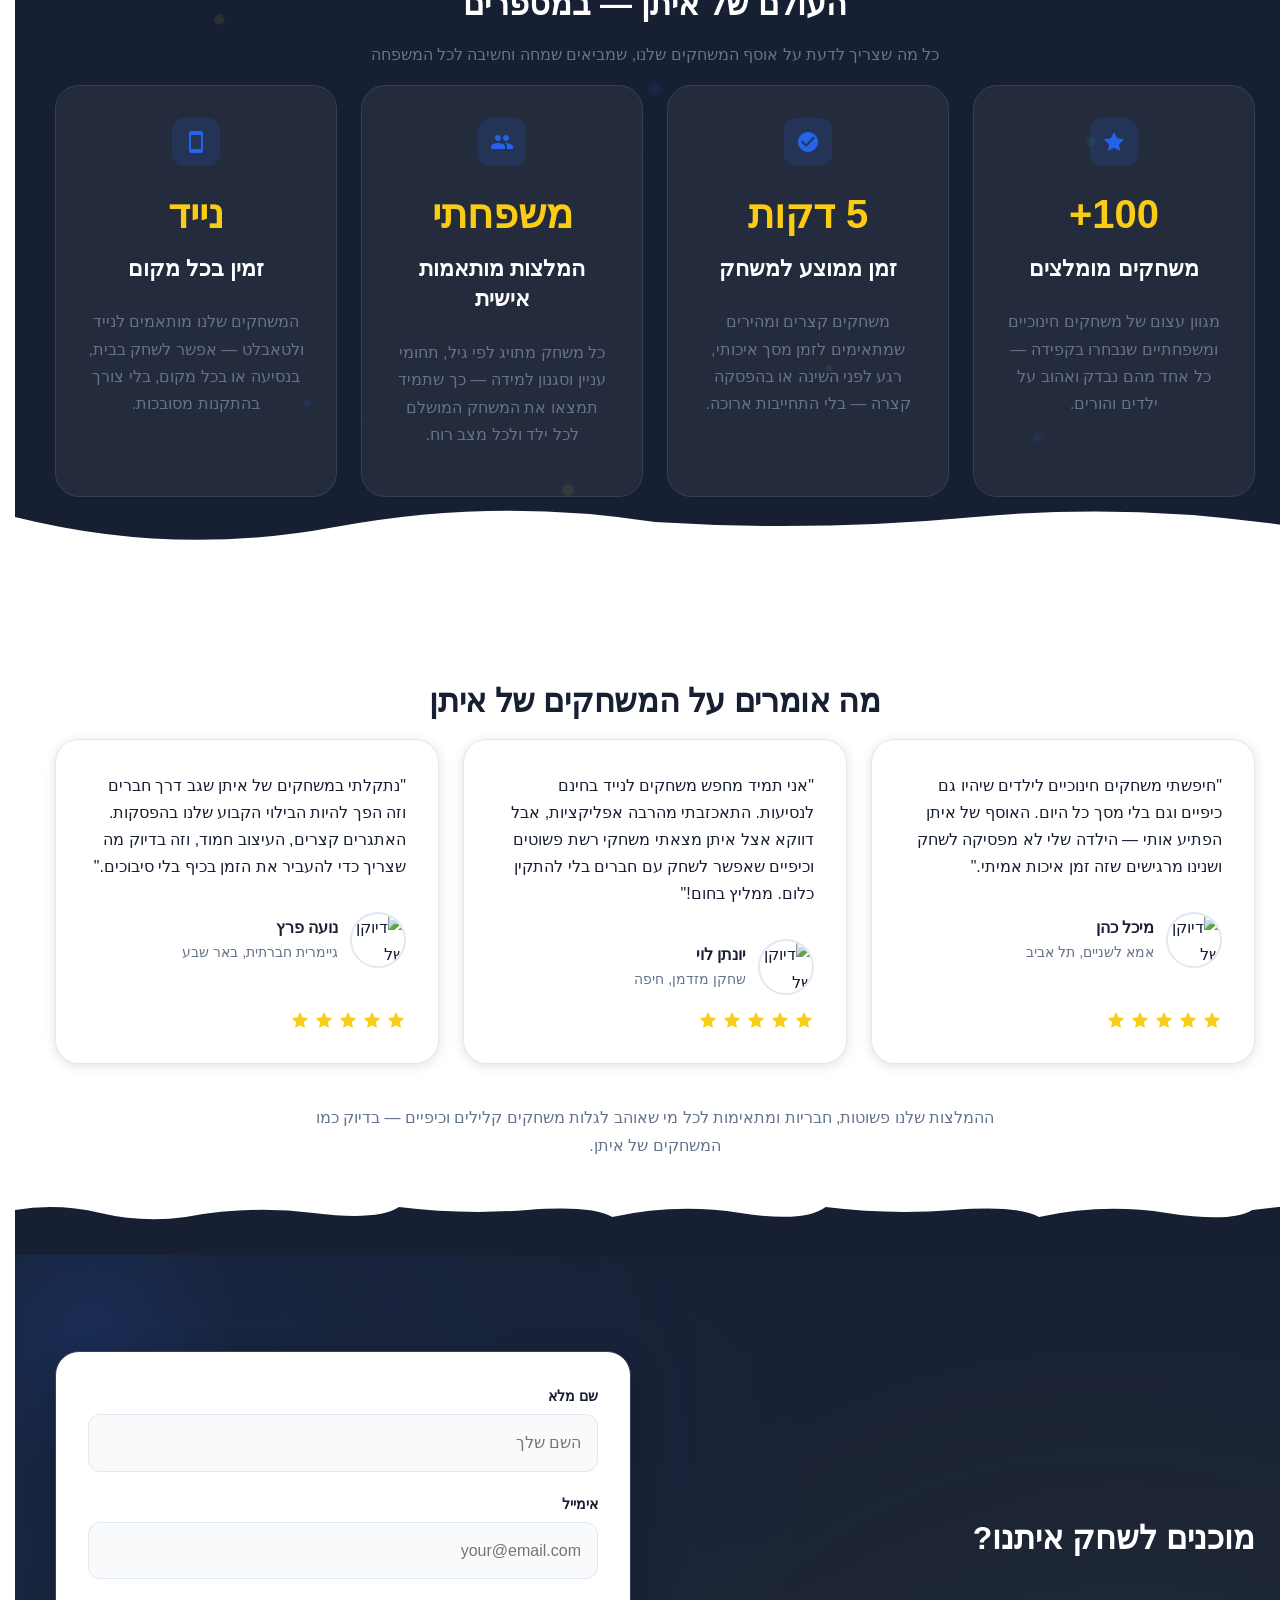
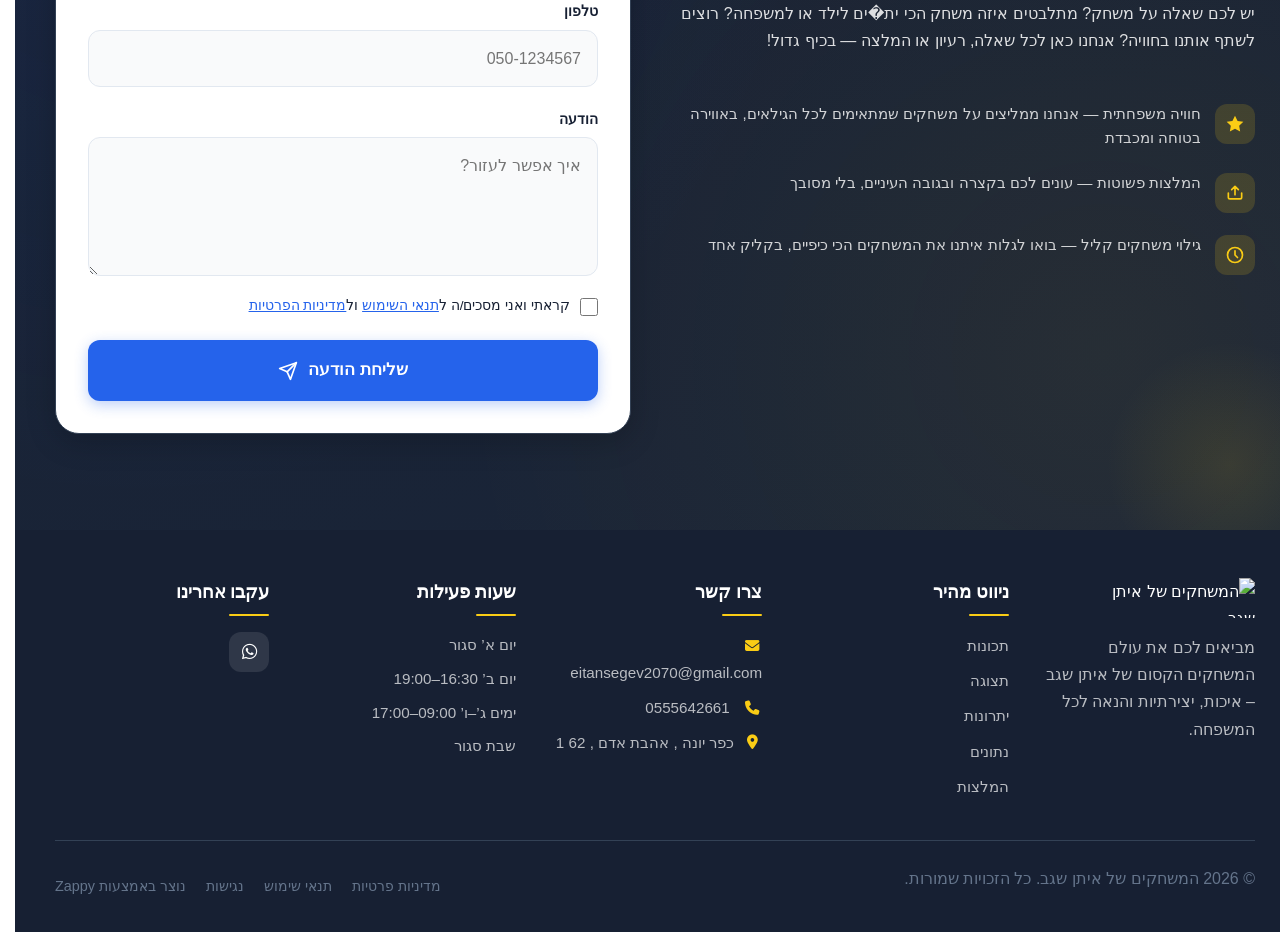
==== commit 6e6a0d4b: "Background sync: Progressive GitHub Sync" ====
--- a/index.html
+++ b/index.html
@@ -228,7 +228,35 @@
     <meta name="twitter:card" content="summary_large_image">
     <meta name="twitter:title" content="גלו את עולם המשחקים החינוכיים — המשחקים של איתן שגב">
     <meta name="twitter:description" content="הכניסו את הילדים לעולם קסום של משחקים חינוכיים לילדים ומשחקי לוח למשפחה שמפתחים חשיבה ויצירתיות. הצטרפו לאיתן שגב לחוויה בלתי נשכחת!">
-    
+    <meta property="og:type" content="website">
+  <meta property="og:locale" content="he_IL">
+  
+  
+  
+  
+  
+  <link rel="stylesheet" href="https://cdnjs.cloudflare.com/ajax/libs/font-awesome/6.4.0/css/all.min.css">
+  <style>
+    .skip-link { position: absolute; top: 0; left: 0; transform: translateY(-200%); padding: 12px 18px; background: var(--bg-dark, #1a1a1a); color: var(--text-light, #fff); font-weight: 600; border-radius: 0 0 8px 0; z-index: 10000; }
+    .skip-link:focus { transform: none; outline: 2px solid var(--ring, #fff); outline-offset: 2px; }
+    :focus-visible { outline: 2px solid var(--ring, currentColor); outline-offset: 3px; }
+  </style>
+
+
+  
+    <!-- Favicons -->
+    <link rel="icon" type="image/x-icon" href="/assets/favicon.ico">
+    <link rel="icon" type="image/png" sizes="16x16" href="/assets/favicon-16x16.png">
+    <link rel="icon" type="image/png" sizes="32x32" href="/assets/favicon-32x32.png">
+    <link rel="icon" type="image/png" sizes="48x48" href="/assets/favicon-48x48.png">
+    <link rel="icon" type="image/png" sizes="192x192" href="/assets/favicon-192x192.png">
+    <link rel="icon" type="image/png" sizes="512x512" href="/assets/favicon-512x512.png">
+    <link rel="apple-touch-icon" href="/assets/apple-touch-icon.png">
+    <!-- Cookie Consent -->
+    <link rel="stylesheet" href="https://cdn.jsdelivr.net/npm/vanilla-cookieconsent@3/dist/cookieconsent.css">
+    <script src="https://cdn.jsdelivr.net/npm/vanilla-cookieconsent@3/dist/cookieconsent.umd.js"></script>
+    <!-- Mickidum Accessibility Toolbar -->
+    <script src="https://cdn.jsdelivr.net/gh/mickidum/acc_toolbar/acctoolbar/acctoolbar.min.js"></script>
     <link rel="stylesheet" href="/styles.css">
     <script>window.ZAPPY_WEBSITE_ID = "2c0c2017-15a7-45fa-8657-84c7f6a9f8ad"; window.ZAPPY_API_BASE = "https://api.zappy5.com";</script>
 
@@ -320,44 +348,6 @@
     </style>
 </head>
 <body>
-<meta charset="UTF-8">
-  <meta name="viewport" content="width=device-width, initial-scale=1.0">
-  <title>גלו את עולם המשחקים החינוכיים — המשחקים של איתן שגב</title>
-  <meta name="description" content="הכניסו את הילדים לעולם קסום של משחקים חינוכיים לילדים ומשחקי לוח למשפחה שמפתחים חשיבה ויצירתיות. הצטרפו לאיתן שגב לחוויה בלתי נשכחת!">
-  <meta name="keywords" content="משחקים חינוכיים לילדים, משחקי לוח למשפחה, המשחקים של איתן שגב, משחקים לנייד בחינם, משחקי חשיבה לילדים">
-  <meta name="robots" content="index, follow">
-  
-  <meta property="og:title" content="גלו את עולם המשחקים החינוכיים — המשחקים של איתן שגב">
-  <meta property="og:description" content="הכניסו את הילדים לעולם קסום של משחקים חינוכיים לילדים ומשחקי לוח למשפחה שמפתחים חשיבה ויצירתיות. הצטרפו לאיתן שגב לחוויה בלתי נשכחת!">
-  <meta property="og:type" content="website">
-  <meta property="og:locale" content="he_IL">
-  
-  <meta name="twitter:card" content="summary_large_image">
-  <meta name="twitter:title" content="גלו את עולם המשחקים החינוכיים — המשחקים של איתן שגב">
-  <meta name="twitter:description" content="הכניסו את הילדים לעולם קסום של משחקים חינוכיים לילדים ומשחקי לוח למשפחה שמפתחים חשיבה ויצירתיות. הצטרפו לאיתן שגב לחוויה בלתי נשכחת!">
-  <link rel="stylesheet" href="/styles.css">
-  <link rel="stylesheet" href="https://cdnjs.cloudflare.com/ajax/libs/font-awesome/6.4.0/css/all.min.css">
-  <style>
-    .skip-link { position: absolute; top: 0; left: 0; transform: translateY(-200%); padding: 12px 18px; background: var(--bg-dark, #1a1a1a); color: var(--text-light, #fff); font-weight: 600; border-radius: 0 0 8px 0; z-index: 10000; }
-    .skip-link:focus { transform: none; outline: 2px solid var(--ring, #fff); outline-offset: 2px; }
-    :focus-visible { outline: 2px solid var(--ring, currentColor); outline-offset: 3px; }
-  </style>
-
-
-  
-    <!-- Favicons -->
-    <link rel="icon" type="image/x-icon" href="/assets/favicon.ico">
-    <link rel="icon" type="image/png" sizes="16x16" href="/assets/favicon-16x16.png">
-    <link rel="icon" type="image/png" sizes="32x32" href="/assets/favicon-32x32.png">
-    <link rel="icon" type="image/png" sizes="48x48" href="/assets/favicon-48x48.png">
-    <link rel="icon" type="image/png" sizes="192x192" href="/assets/favicon-192x192.png">
-    <link rel="icon" type="image/png" sizes="512x512" href="/assets/favicon-512x512.png">
-    <link rel="apple-touch-icon" href="/assets/apple-touch-icon.png">
-    <!-- Cookie Consent -->
-    <link rel="stylesheet" href="https://cdn.jsdelivr.net/npm/vanilla-cookieconsent@3/dist/cookieconsent.css">
-    <script src="https://cdn.jsdelivr.net/npm/vanilla-cookieconsent@3/dist/cookieconsent.umd.js"></script>
-    <!-- Mickidum Accessibility Toolbar -->
-    <script src="https://cdn.jsdelivr.net/gh/mickidum/acc_toolbar/acctoolbar/acctoolbar.min.js"></script>
 <a class="skip-link" href="#main">דלג לתוכן הראשי</a>
   <nav class="navbar" dir="rtl">
   <!-- Mobile buttons: MUST be direct children of .navbar (outside nav-container) -->
@@ -1422,15 +1412,16 @@
       <div class="footer-col footer-hours-col">
         <h4>שעות פעילות</h4>
         <ul class="footer-hours"><li><a href="/"><span class="hours-day">יום א’</span> <span class="hours-time">סגור</span></a></li>
-<li><a href="/"><span class="hours-day">ימים ב’–ו’</span> <span class="hours-time">09:00–17:00</span></a></li>
+<li><a href="/"><span class="hours-day">יום ב’</span> <span class="hours-time">16:30–19:00</span></a></li>
+<li><a href="/"><span class="hours-day">ימים ג’–ו’</span> <span class="hours-time">09:00–17:00</span></a></li>
 <li><a href="/"><span class="hours-day">שבת</span> <span class="hours-time">סגור</span></a></li></ul>
       </div>
       <div class="footer-col footer-social-col">
         <h4>עקבו אחרינו</h4>
         <div class="footer-social">
-          <a href="#" aria-label="Facebook" data-zappy-social-placeholder="true"><i class="fab fa-facebook-f"></i></a>
-          <a href="#" aria-label="Instagram" data-zappy-social-placeholder="true"><i class="fab fa-instagram"></i></a>
-          <a href="#" aria-label="WhatsApp" data-zappy-social-placeholder="true"><i class="fab fa-whatsapp"></i></a>
+          <a href="#" aria-label="Facebook" data-zappy-social-placeholder="true" style="display:none !important;"><i class="fab fa-facebook-f"></i></a>
+          <a href="#" aria-label="Instagram" data-zappy-social-placeholder="true" style="display:none !important;"><i class="fab fa-instagram"></i></a>
+          <a href="https://wa.me/972555642661" aria-label="WhatsApp" data-zappy-social-placeholder="true"><i class="fab fa-whatsapp"></i></a>
         </div>
       </div>
     </div>
@@ -1448,13 +1439,11 @@
   </div>
 </footer>
   
-  <a href="https://wa.me/0555642661" class="whatsapp-float" aria-label="WhatsApp">
+  <a href="https://wa.me/972555642661" class="whatsapp-float" aria-label="WhatsApp">
     <i class="fab fa-whatsapp"></i>
   </a>
   
-  <script src="/script.js"></script>
-
-    <div data-integration="accessibility:toolbar"></div>
+  <div data-integration="accessibility:toolbar"></div>
 
     <script src="/script.js"></script>
 
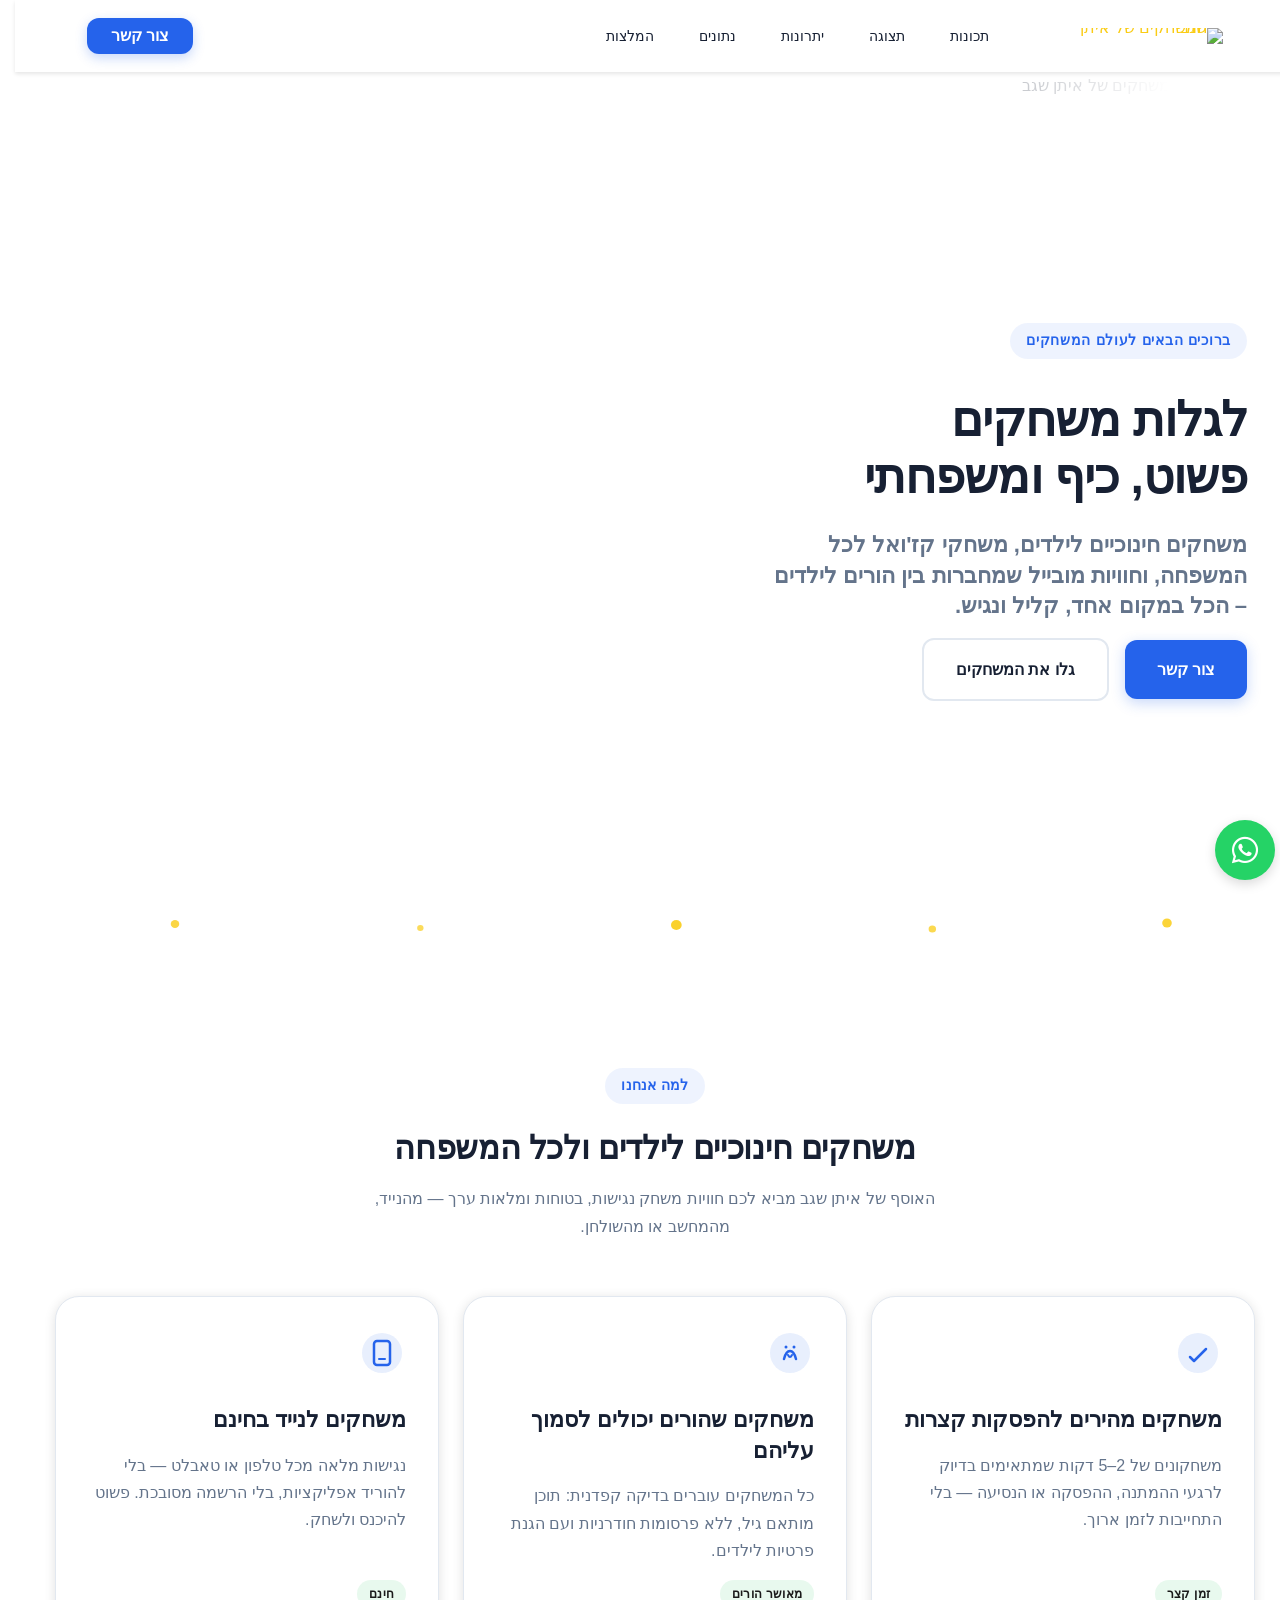
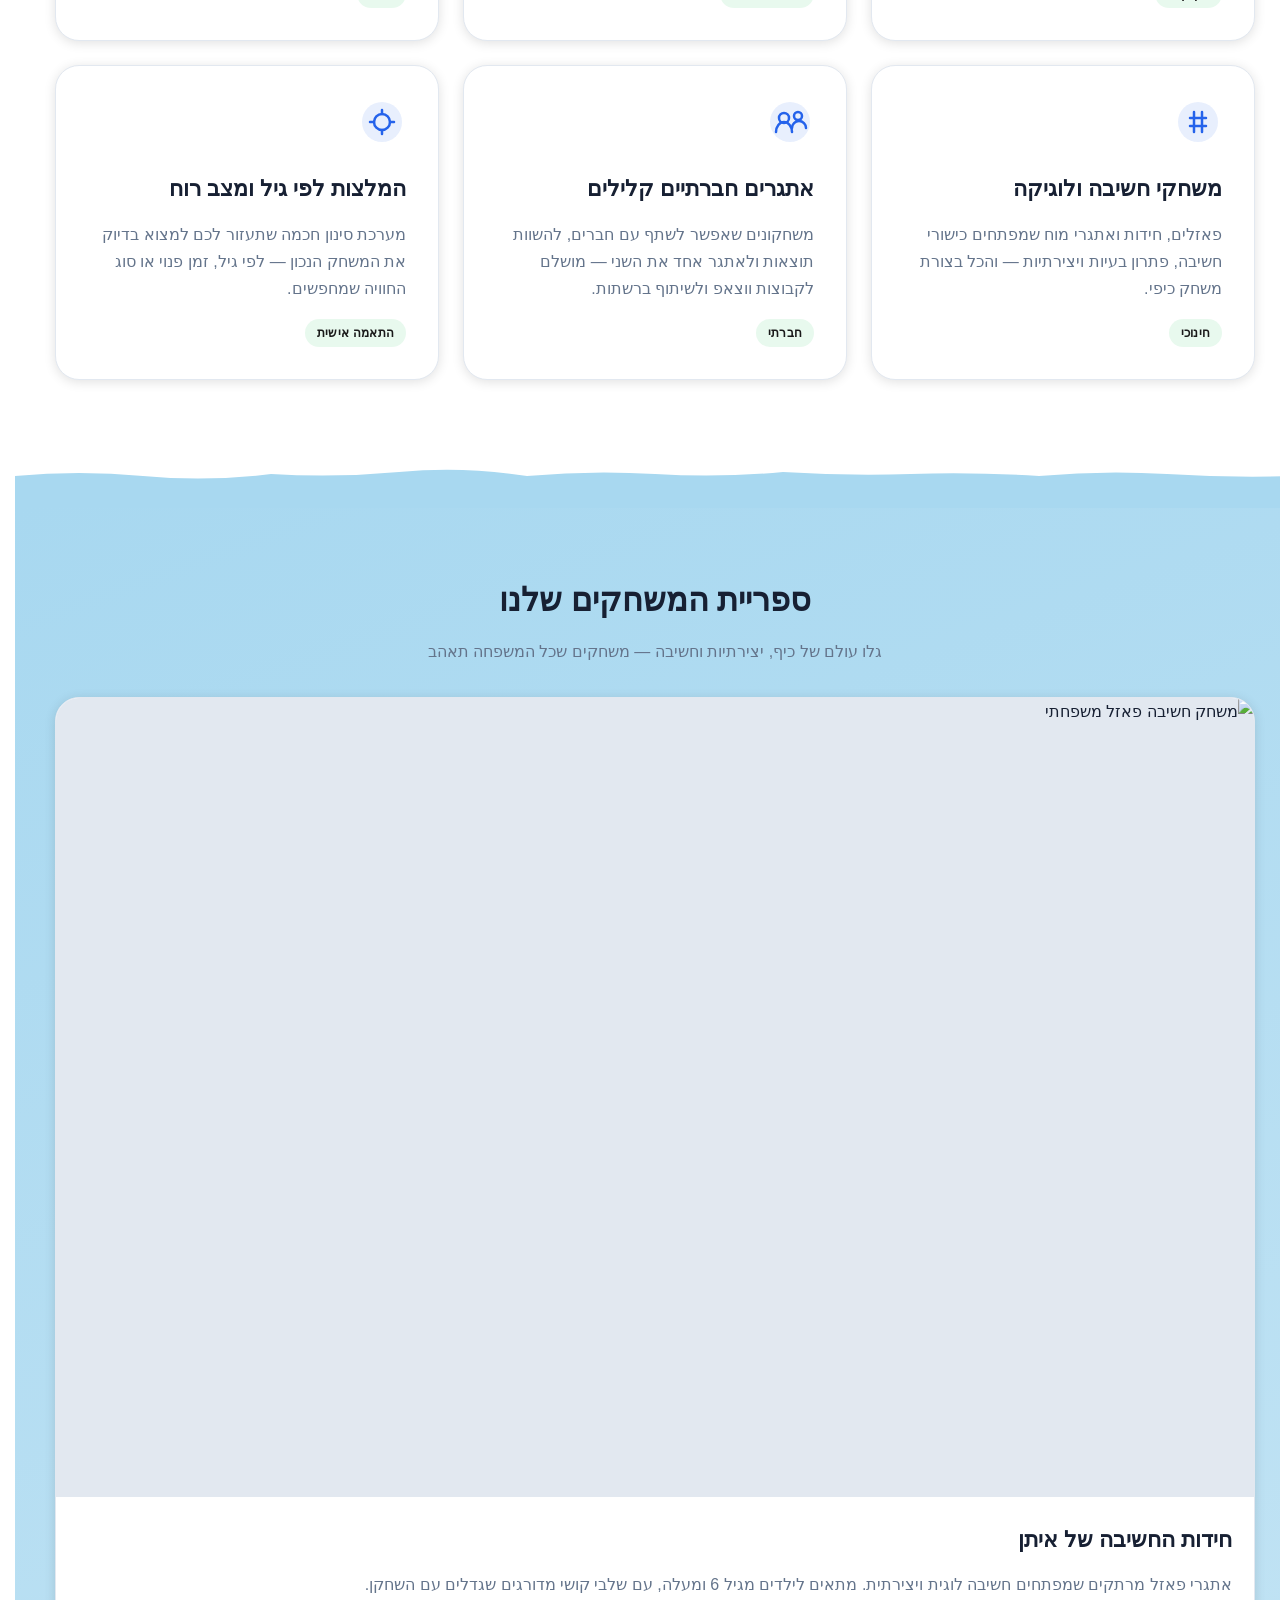
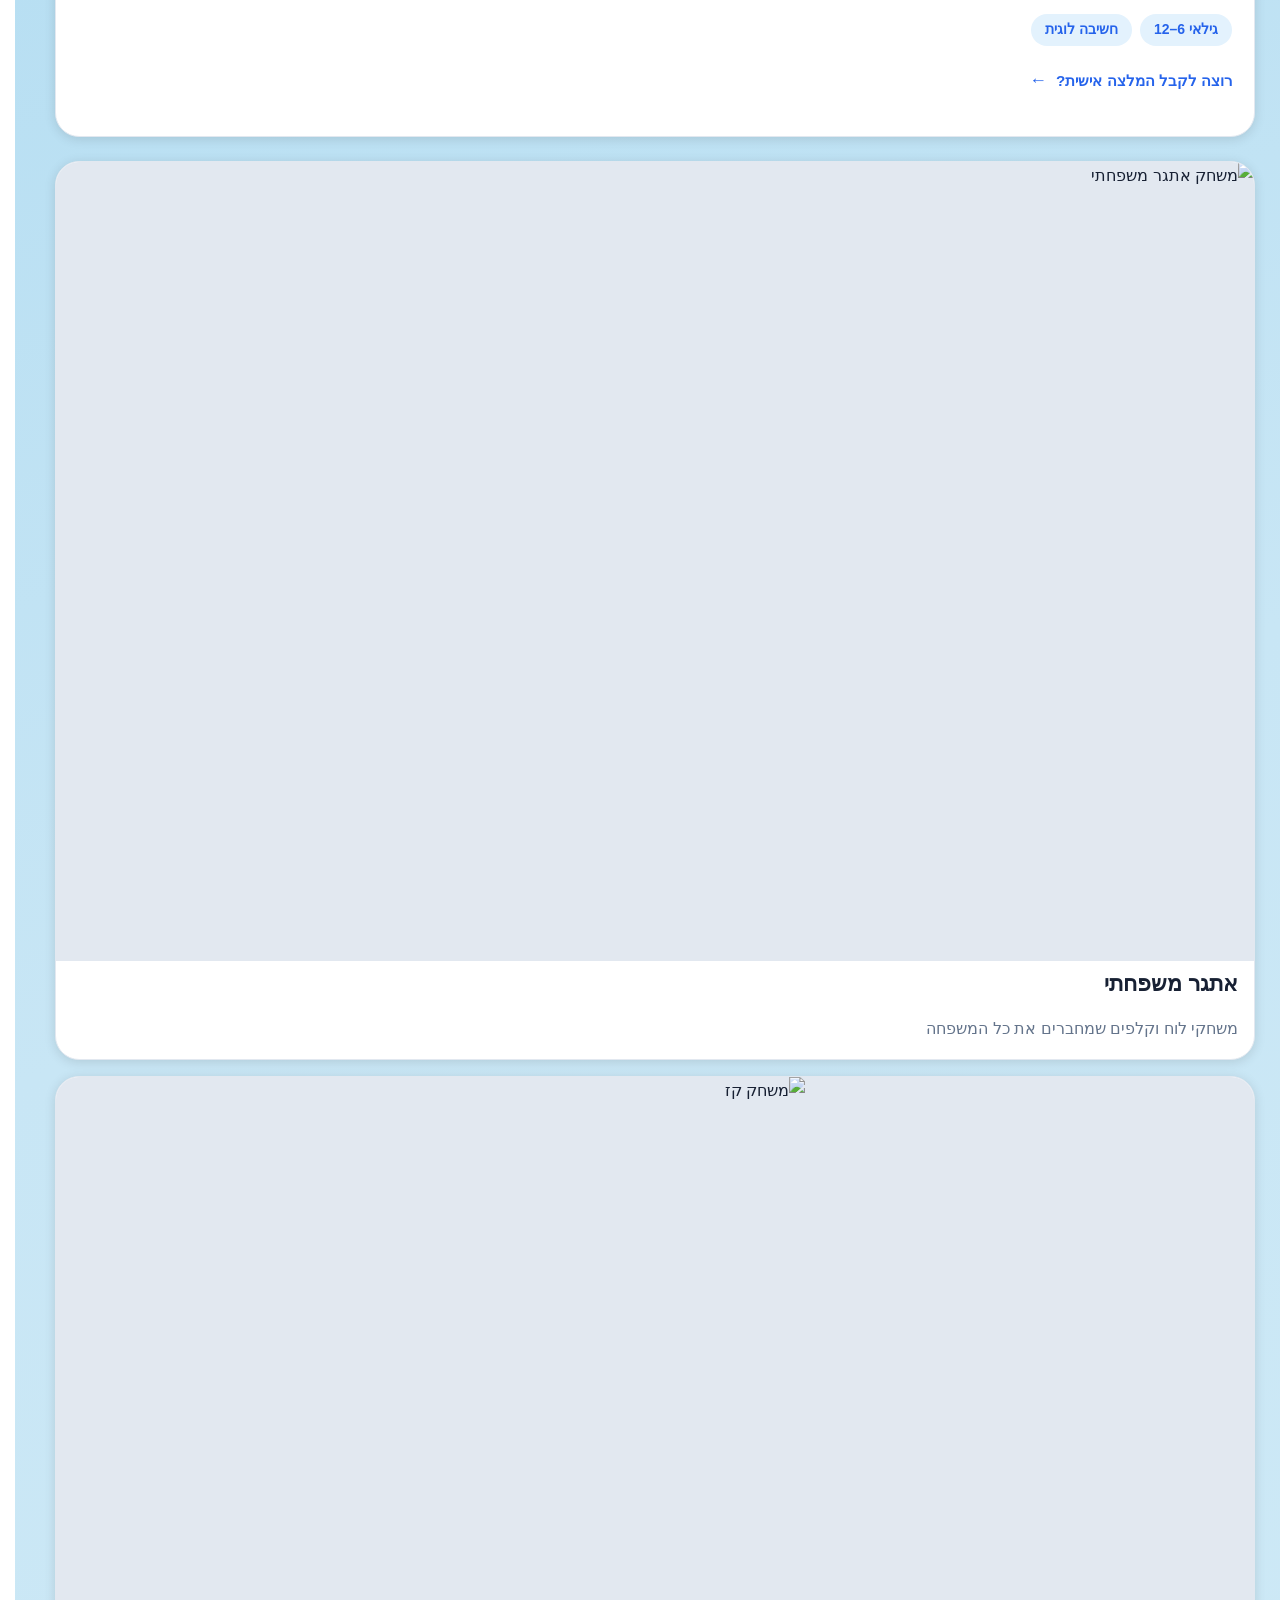
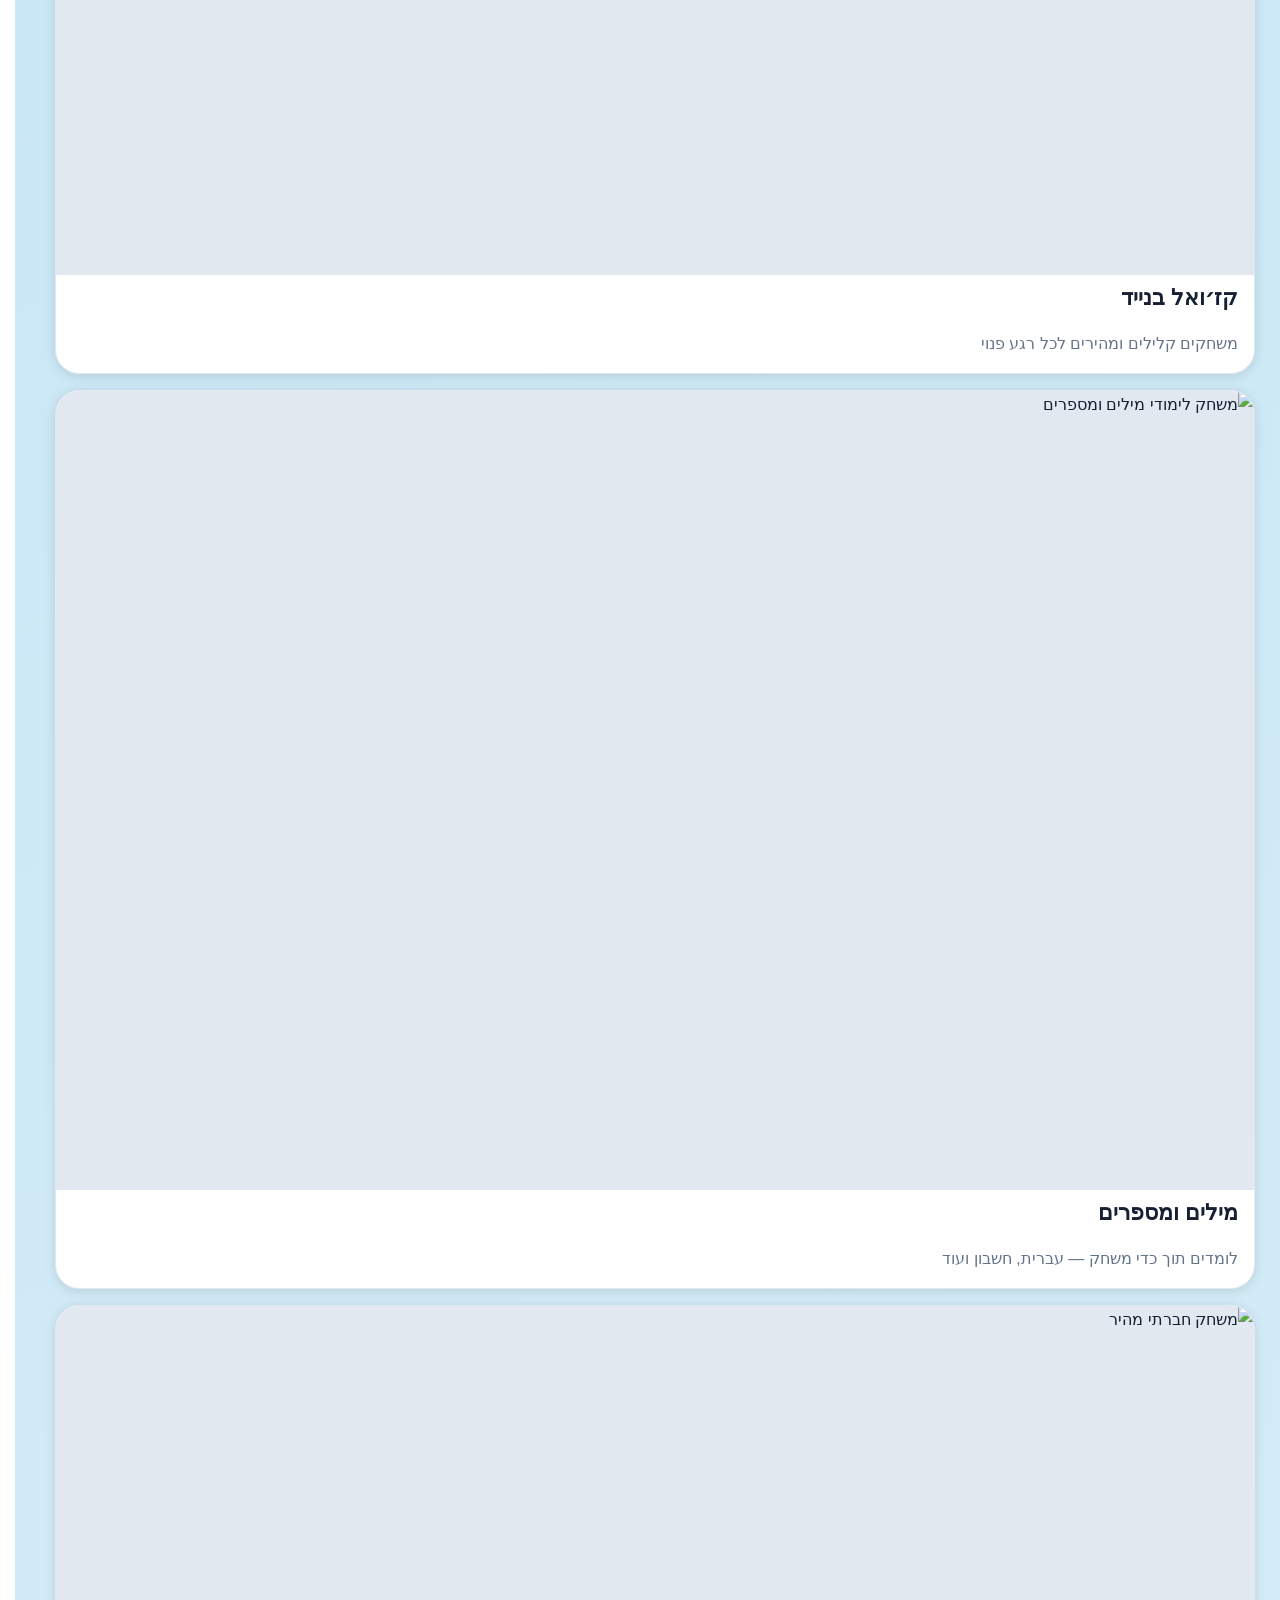
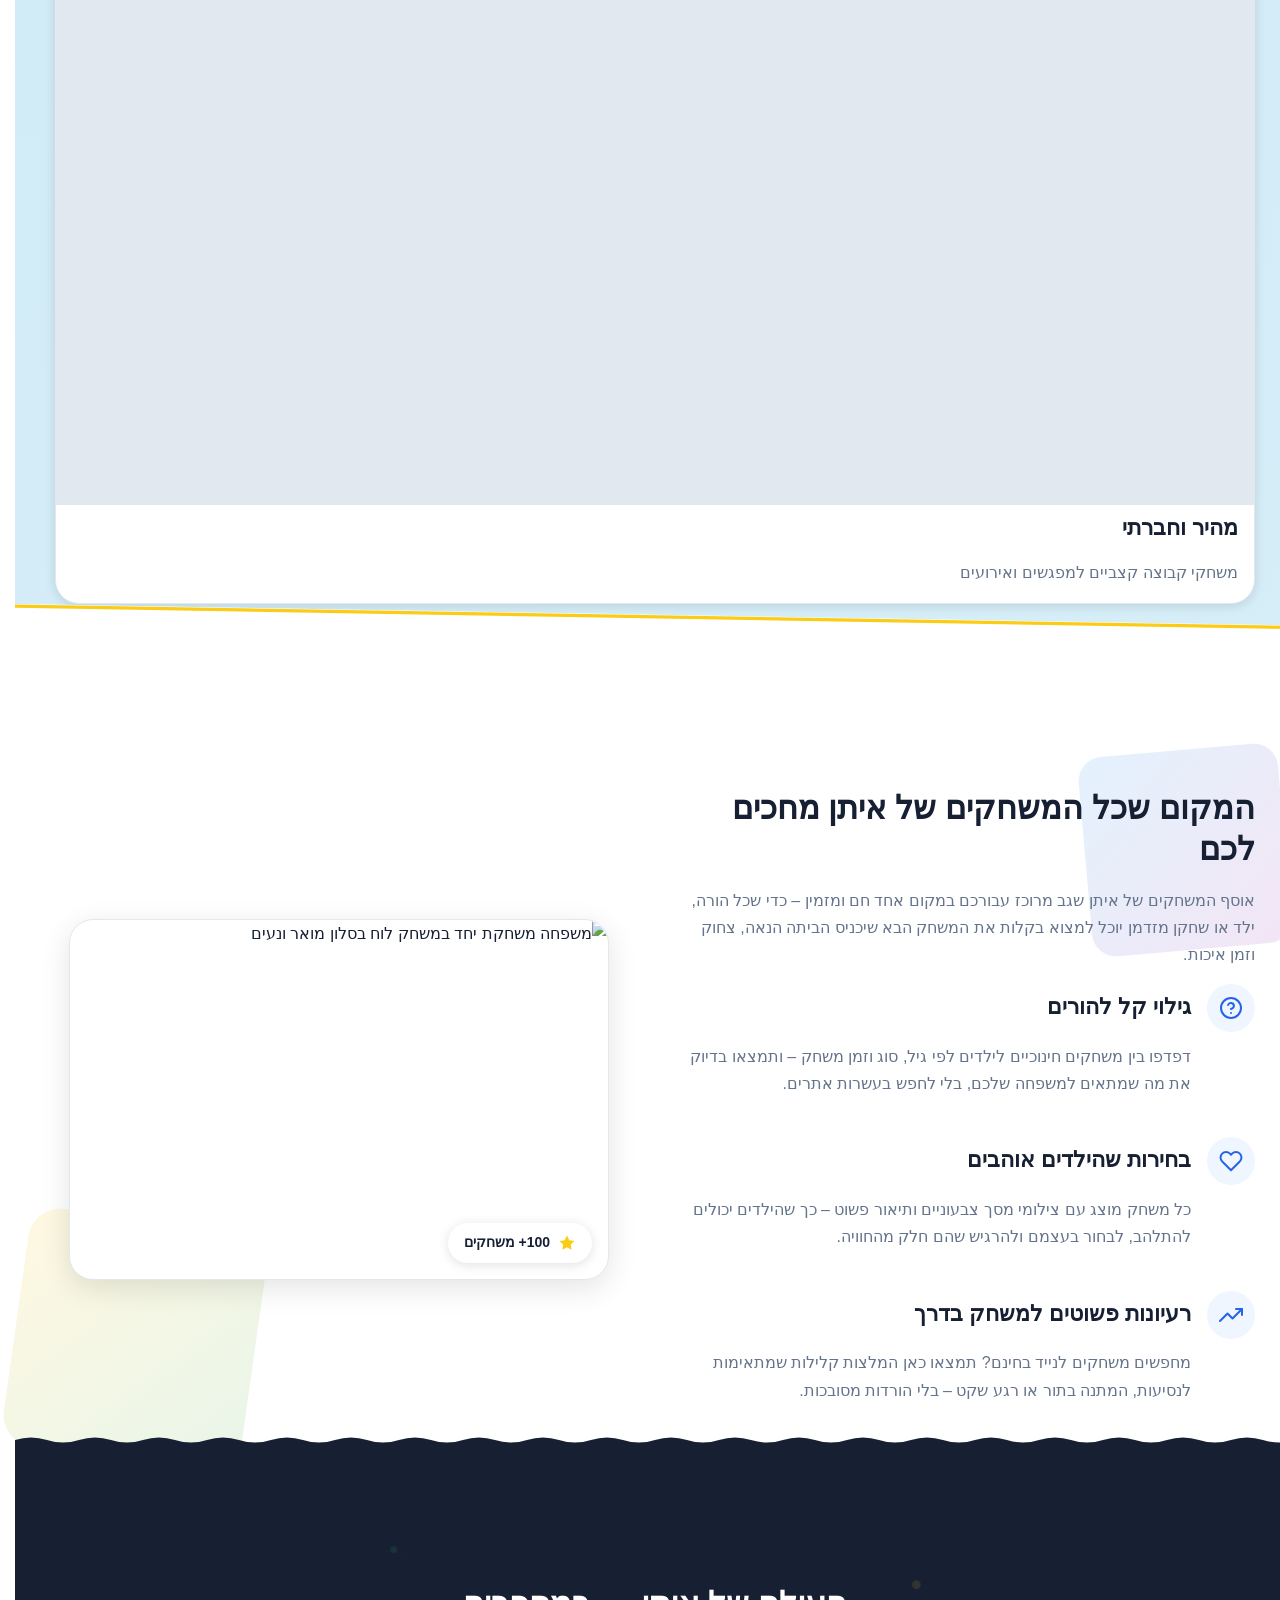
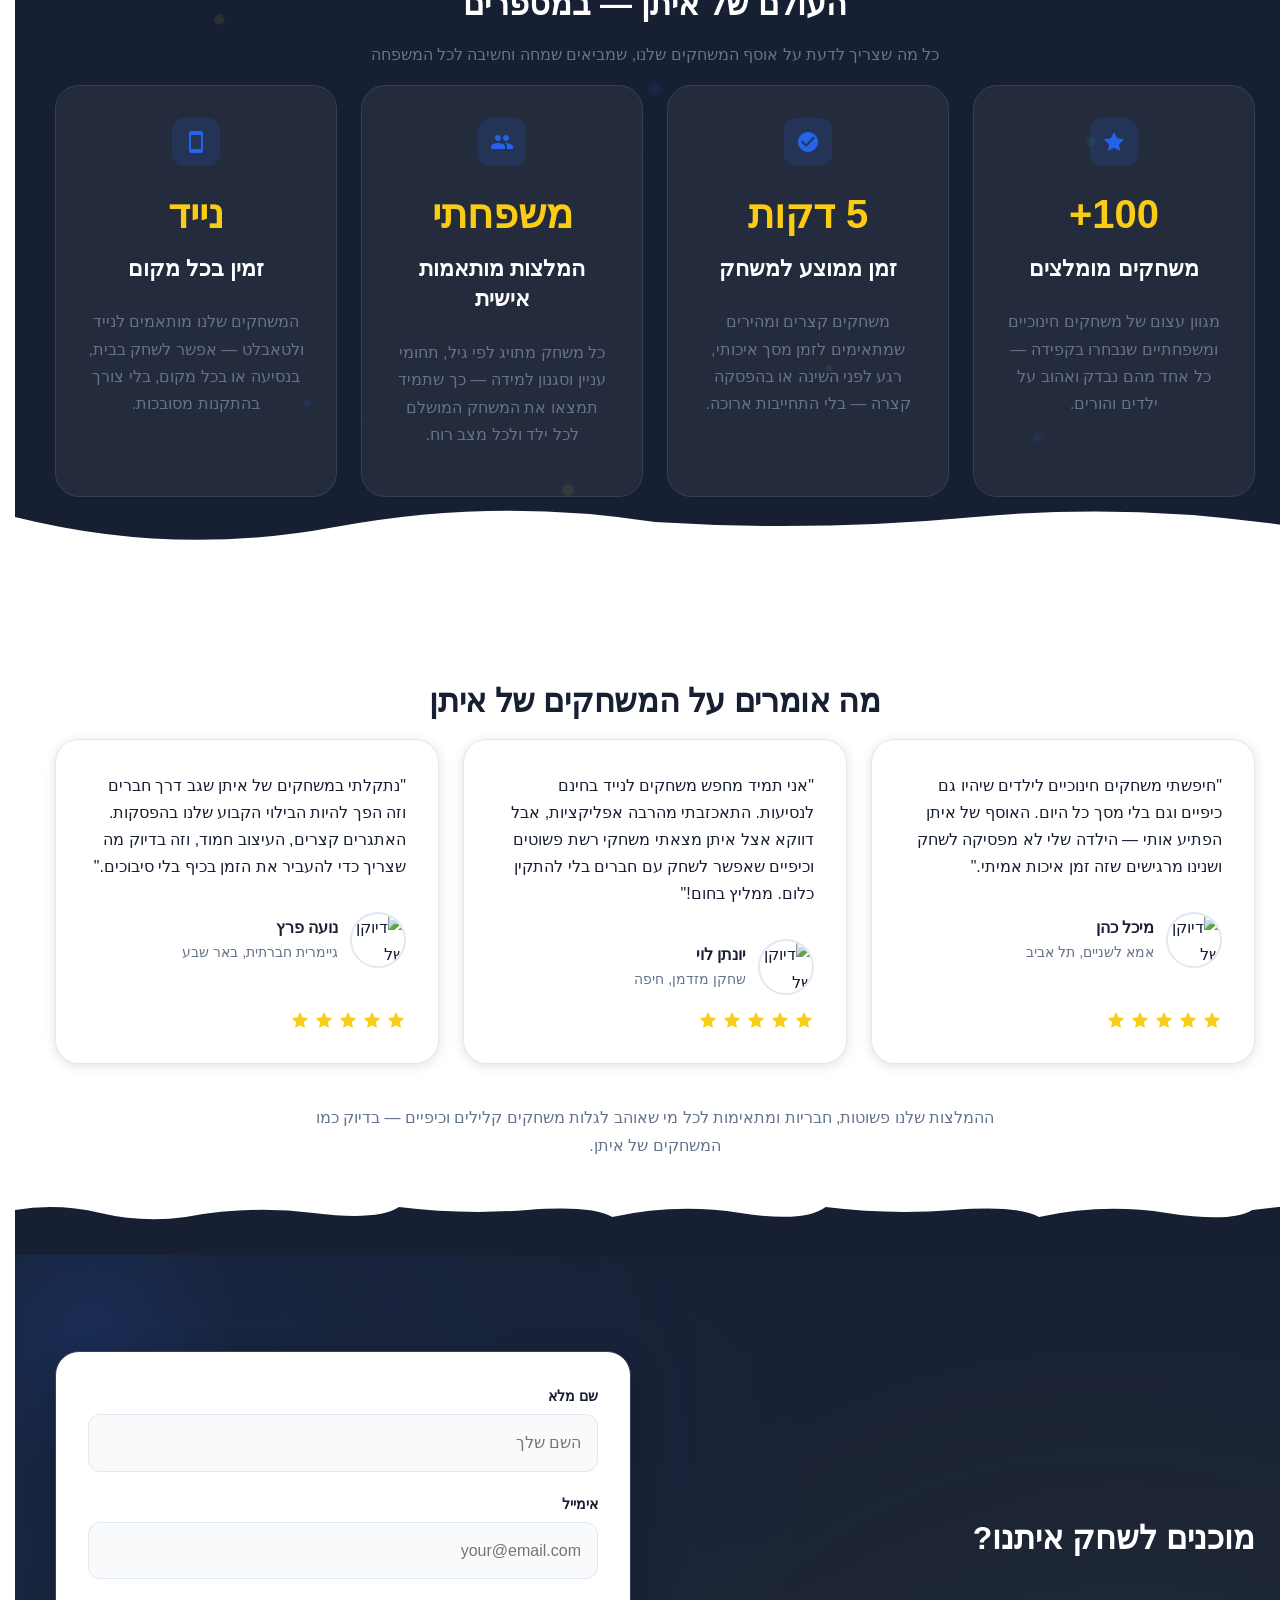
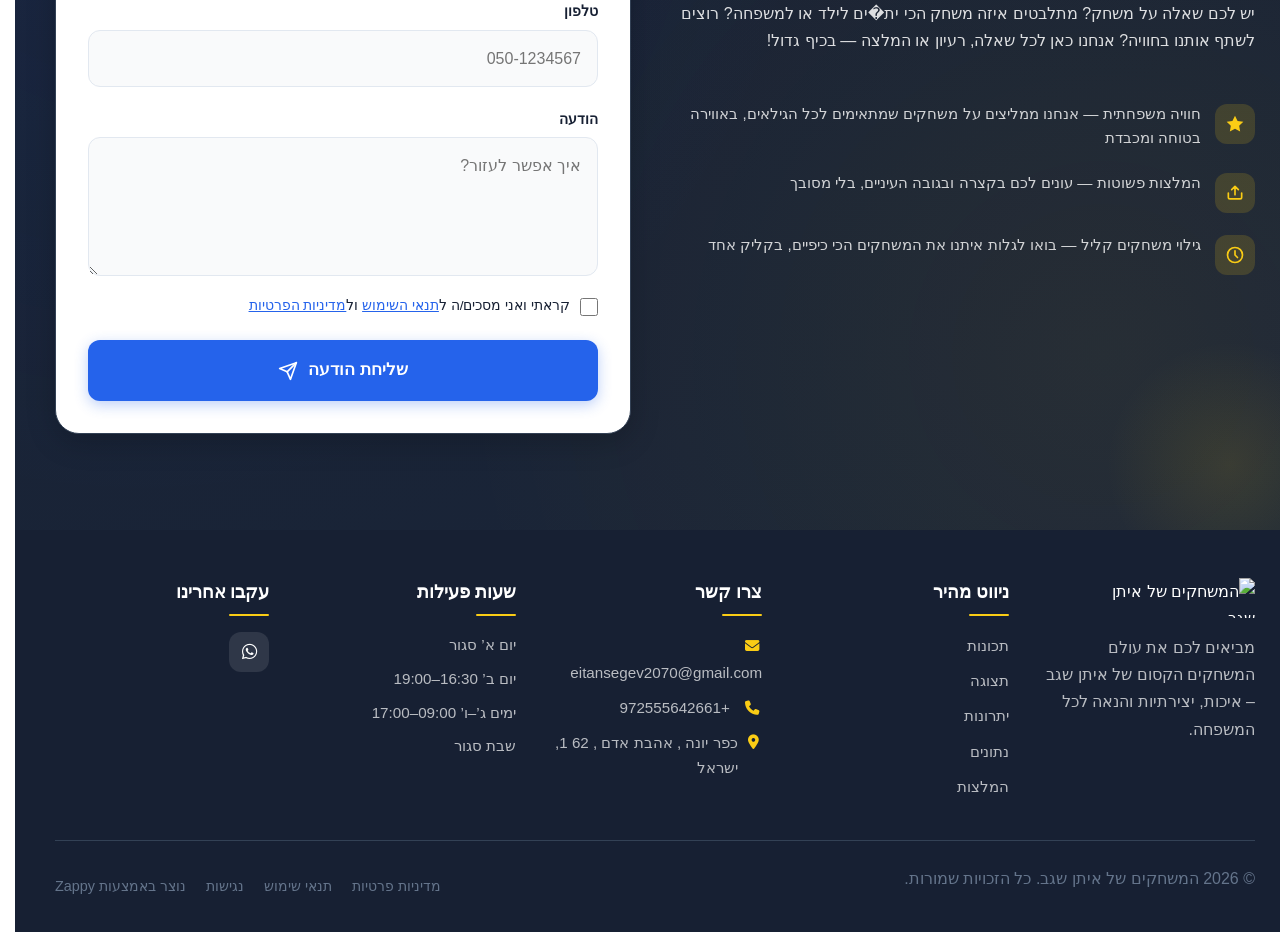
==== commit 3b48eb79: "Background sync: Progressive GitHub Sync" ====
--- a/index.html
+++ b/index.html
@@ -228,35 +228,7 @@
     <meta name="twitter:card" content="summary_large_image">
     <meta name="twitter:title" content="גלו את עולם המשחקים החינוכיים — המשחקים של איתן שגב">
     <meta name="twitter:description" content="הכניסו את הילדים לעולם קסום של משחקים חינוכיים לילדים ומשחקי לוח למשפחה שמפתחים חשיבה ויצירתיות. הצטרפו לאיתן שגב לחוויה בלתי נשכחת!">
-    <meta property="og:type" content="website">
-  <meta property="og:locale" content="he_IL">
-  
-  
-  
-  
-  
-  <link rel="stylesheet" href="https://cdnjs.cloudflare.com/ajax/libs/font-awesome/6.4.0/css/all.min.css">
-  <style>
-    .skip-link { position: absolute; top: 0; left: 0; transform: translateY(-200%); padding: 12px 18px; background: var(--bg-dark, #1a1a1a); color: var(--text-light, #fff); font-weight: 600; border-radius: 0 0 8px 0; z-index: 10000; }
-    .skip-link:focus { transform: none; outline: 2px solid var(--ring, #fff); outline-offset: 2px; }
-    :focus-visible { outline: 2px solid var(--ring, currentColor); outline-offset: 3px; }
-  </style>
-
-
-  
-    <!-- Favicons -->
-    <link rel="icon" type="image/x-icon" href="/assets/favicon.ico">
-    <link rel="icon" type="image/png" sizes="16x16" href="/assets/favicon-16x16.png">
-    <link rel="icon" type="image/png" sizes="32x32" href="/assets/favicon-32x32.png">
-    <link rel="icon" type="image/png" sizes="48x48" href="/assets/favicon-48x48.png">
-    <link rel="icon" type="image/png" sizes="192x192" href="/assets/favicon-192x192.png">
-    <link rel="icon" type="image/png" sizes="512x512" href="/assets/favicon-512x512.png">
-    <link rel="apple-touch-icon" href="/assets/apple-touch-icon.png">
-    <!-- Cookie Consent -->
-    <link rel="stylesheet" href="https://cdn.jsdelivr.net/npm/vanilla-cookieconsent@3/dist/cookieconsent.css">
-    <script src="https://cdn.jsdelivr.net/npm/vanilla-cookieconsent@3/dist/cookieconsent.umd.js"></script>
-    <!-- Mickidum Accessibility Toolbar -->
-    <script src="https://cdn.jsdelivr.net/gh/mickidum/acc_toolbar/acctoolbar/acctoolbar.min.js"></script>
+    
     <link rel="stylesheet" href="/styles.css">
     <script>window.ZAPPY_WEBSITE_ID = "2c0c2017-15a7-45fa-8657-84c7f6a9f8ad"; window.ZAPPY_API_BASE = "https://api.zappy5.com";</script>
 
@@ -348,6 +320,44 @@
     </style>
 </head>
 <body>
+<meta charset="UTF-8">
+  <meta name="viewport" content="width=device-width, initial-scale=1.0">
+  <title>גלו את עולם המשחקים החינוכיים — המשחקים של איתן שגב</title>
+  <meta name="description" content="הכניסו את הילדים לעולם קסום של משחקים חינוכיים לילדים ומשחקי לוח למשפחה שמפתחים חשיבה ויצירתיות. הצטרפו לאיתן שגב לחוויה בלתי נשכחת!">
+  <meta name="keywords" content="משחקים חינוכיים לילדים, משחקי לוח למשפחה, המשחקים של איתן שגב, משחקים לנייד בחינם, משחקי חשיבה לילדים">
+  <meta name="robots" content="index, follow">
+  
+  <meta property="og:title" content="גלו את עולם המשחקים החינוכיים — המשחקים של איתן שגב">
+  <meta property="og:description" content="הכניסו את הילדים לעולם קסום של משחקים חינוכיים לילדים ומשחקי לוח למשפחה שמפתחים חשיבה ויצירתיות. הצטרפו לאיתן שגב לחוויה בלתי נשכחת!">
+  <meta property="og:type" content="website">
+  <meta property="og:locale" content="he_IL">
+  
+  <meta name="twitter:card" content="summary_large_image">
+  <meta name="twitter:title" content="גלו את עולם המשחקים החינוכיים — המשחקים של איתן שגב">
+  <meta name="twitter:description" content="הכניסו את הילדים לעולם קסום של משחקים חינוכיים לילדים ומשחקי לוח למשפחה שמפתחים חשיבה ויצירתיות. הצטרפו לאיתן שגב לחוויה בלתי נשכחת!">
+  <link rel="stylesheet" href="/styles.css">
+  <link rel="stylesheet" href="https://cdnjs.cloudflare.com/ajax/libs/font-awesome/6.4.0/css/all.min.css">
+  <style>
+    .skip-link { position: absolute; top: 0; left: 0; transform: translateY(-200%); padding: 12px 18px; background: var(--bg-dark, #1a1a1a); color: var(--text-light, #fff); font-weight: 600; border-radius: 0 0 8px 0; z-index: 10000; }
+    .skip-link:focus { transform: none; outline: 2px solid var(--ring, #fff); outline-offset: 2px; }
+    :focus-visible { outline: 2px solid var(--ring, currentColor); outline-offset: 3px; }
+  </style>
+
+
+  
+    <!-- Favicons -->
+    <link rel="icon" type="image/x-icon" href="/assets/favicon.ico">
+    <link rel="icon" type="image/png" sizes="16x16" href="/assets/favicon-16x16.png">
+    <link rel="icon" type="image/png" sizes="32x32" href="/assets/favicon-32x32.png">
+    <link rel="icon" type="image/png" sizes="48x48" href="/assets/favicon-48x48.png">
+    <link rel="icon" type="image/png" sizes="192x192" href="/assets/favicon-192x192.png">
+    <link rel="icon" type="image/png" sizes="512x512" href="/assets/favicon-512x512.png">
+    <link rel="apple-touch-icon" href="/assets/apple-touch-icon.png">
+    <!-- Cookie Consent -->
+    <link rel="stylesheet" href="https://cdn.jsdelivr.net/npm/vanilla-cookieconsent@3/dist/cookieconsent.css">
+    <script src="https://cdn.jsdelivr.net/npm/vanilla-cookieconsent@3/dist/cookieconsent.umd.js"></script>
+    <!-- Mickidum Accessibility Toolbar -->
+    <script src="https://cdn.jsdelivr.net/gh/mickidum/acc_toolbar/acctoolbar/acctoolbar.min.js"></script>
 <a class="skip-link" href="#main">דלג לתוכן הראשי</a>
   <nav class="navbar" dir="rtl">
   <!-- Mobile buttons: MUST be direct children of .navbar (outside nav-container) -->
@@ -360,7 +370,7 @@
     </svg>
   </button>
   
-  <button class="phone-header-btn" data-phone="0555642661" aria-label="Call">
+  <button class="phone-header-btn" data-phone="+972555642661" aria-label="Call">
     <svg width="20" height="20" viewBox="0 0 24 24" fill="currentColor">
       <path d="M22 16.92v3a2 2 0 0 1-2.18 2 19.79 19.79 0 0 1-8.63-3.07 19.5 19.5 0 0 1-6-6 19.79 19.79 0 0 1-3.07-8.67A2 2 0 0 1 4.11 2h3a2 2 0 0 1 2 1.72 12.84 12.84 0 0 0 .7 2.81 2 2 0 0 1-.45 2.11L8.09 9.91a16 16 0 0 0 6 6l1.27-1.27a2 2 0 0 1 2.11-.45 12.84 12.84 0 0 0 2.81.7A2 2 0 0 1 22 16.92z"></path>
     </svg>
@@ -1403,10 +1413,10 @@
           </li>
           <li>
             <span class="contact-icon"><i class="fas fa-phone"></i></span>
-            <span class="contact-text"><a href="tel:0555642661">0555642661</a></span>
+            <span class="contact-text"><a href="tel:+972555642661">+972555642661</a></span>
           </li>
-          <li><a href="https://www.google.com/maps/search/?api=1&amp;query=%D7%9B%D7%A4%D7%A8%20%D7%99%D7%95%D7%A0%D7%94%20%2C%20%D7%90%D7%94%D7%91%D7%AA%20%D7%90%D7%93%D7%9D%20%2C%2062%201" target="_blank" rel="noopener noreferrer" style="display:flex;align-items:flex-start;gap:inherit"><span class="contact-icon"><i class="fas fa-map-marker-alt"></i></span>
-            <span class="contact-text">כפר יונה , אהבת אדם , 62 1</span></a></li>
+          <li><a href="https://www.google.com/maps/search/?api=1&amp;query=%D7%9B%D7%A4%D7%A8%20%D7%99%D7%95%D7%A0%D7%94%20%2C%20%D7%90%D7%94%D7%91%D7%AA%20%D7%90%D7%93%D7%9D%20%2C%2062%201%2C%20%D7%99%D7%A9%D7%A8%D7%90%D7%9C" target="_blank" rel="noopener noreferrer" style="display:flex;align-items:flex-start;gap:inherit"><span class="contact-icon"><i class="fas fa-map-marker-alt"></i></span>
+            <span class="contact-text">כפר יונה , אהבת אדם , 62 1, ישראל</span></a></li>
         </ul>
       </div>
       <div class="footer-col footer-hours-col">
@@ -1443,7 +1453,9 @@
     <i class="fab fa-whatsapp"></i>
   </a>
   
-  <div data-integration="accessibility:toolbar"></div>
+  <script src="/script.js"></script>
+
+    <div data-integration="accessibility:toolbar"></div>
 
     <script src="/script.js"></script>
 
